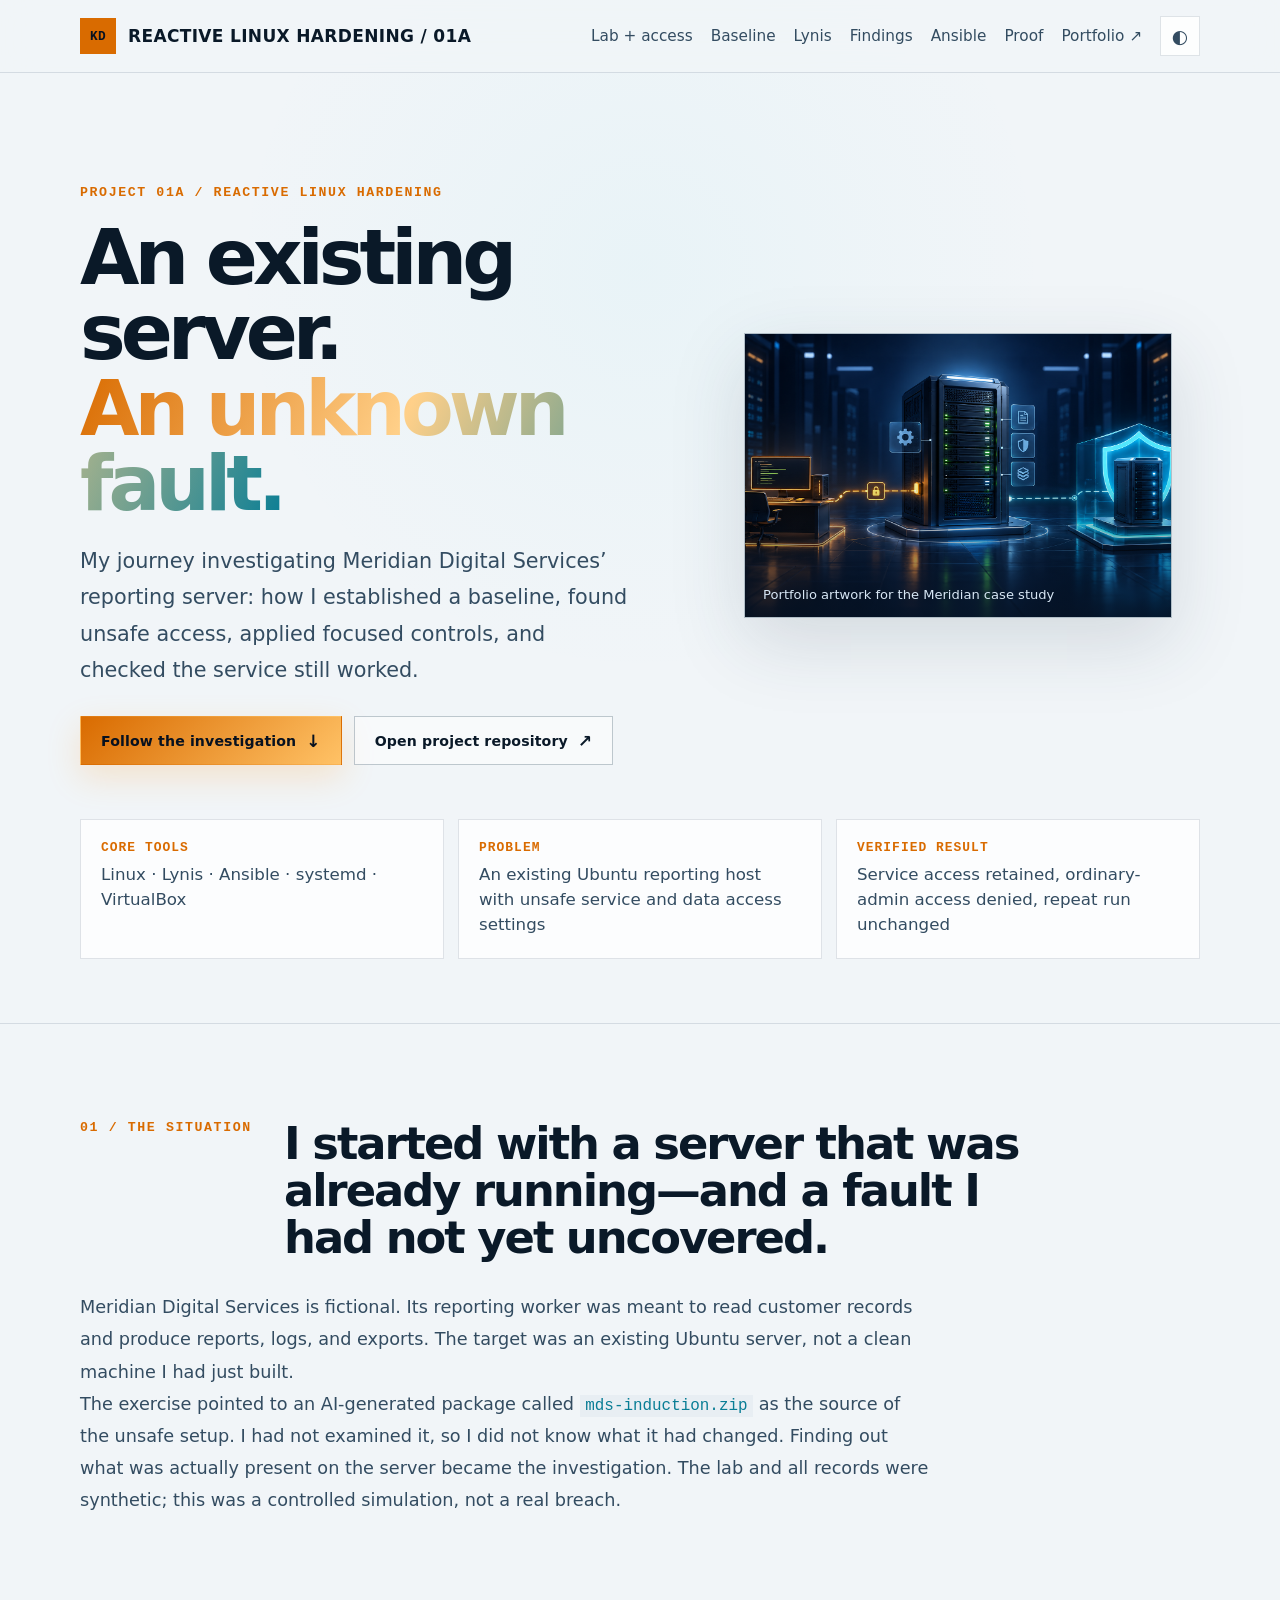
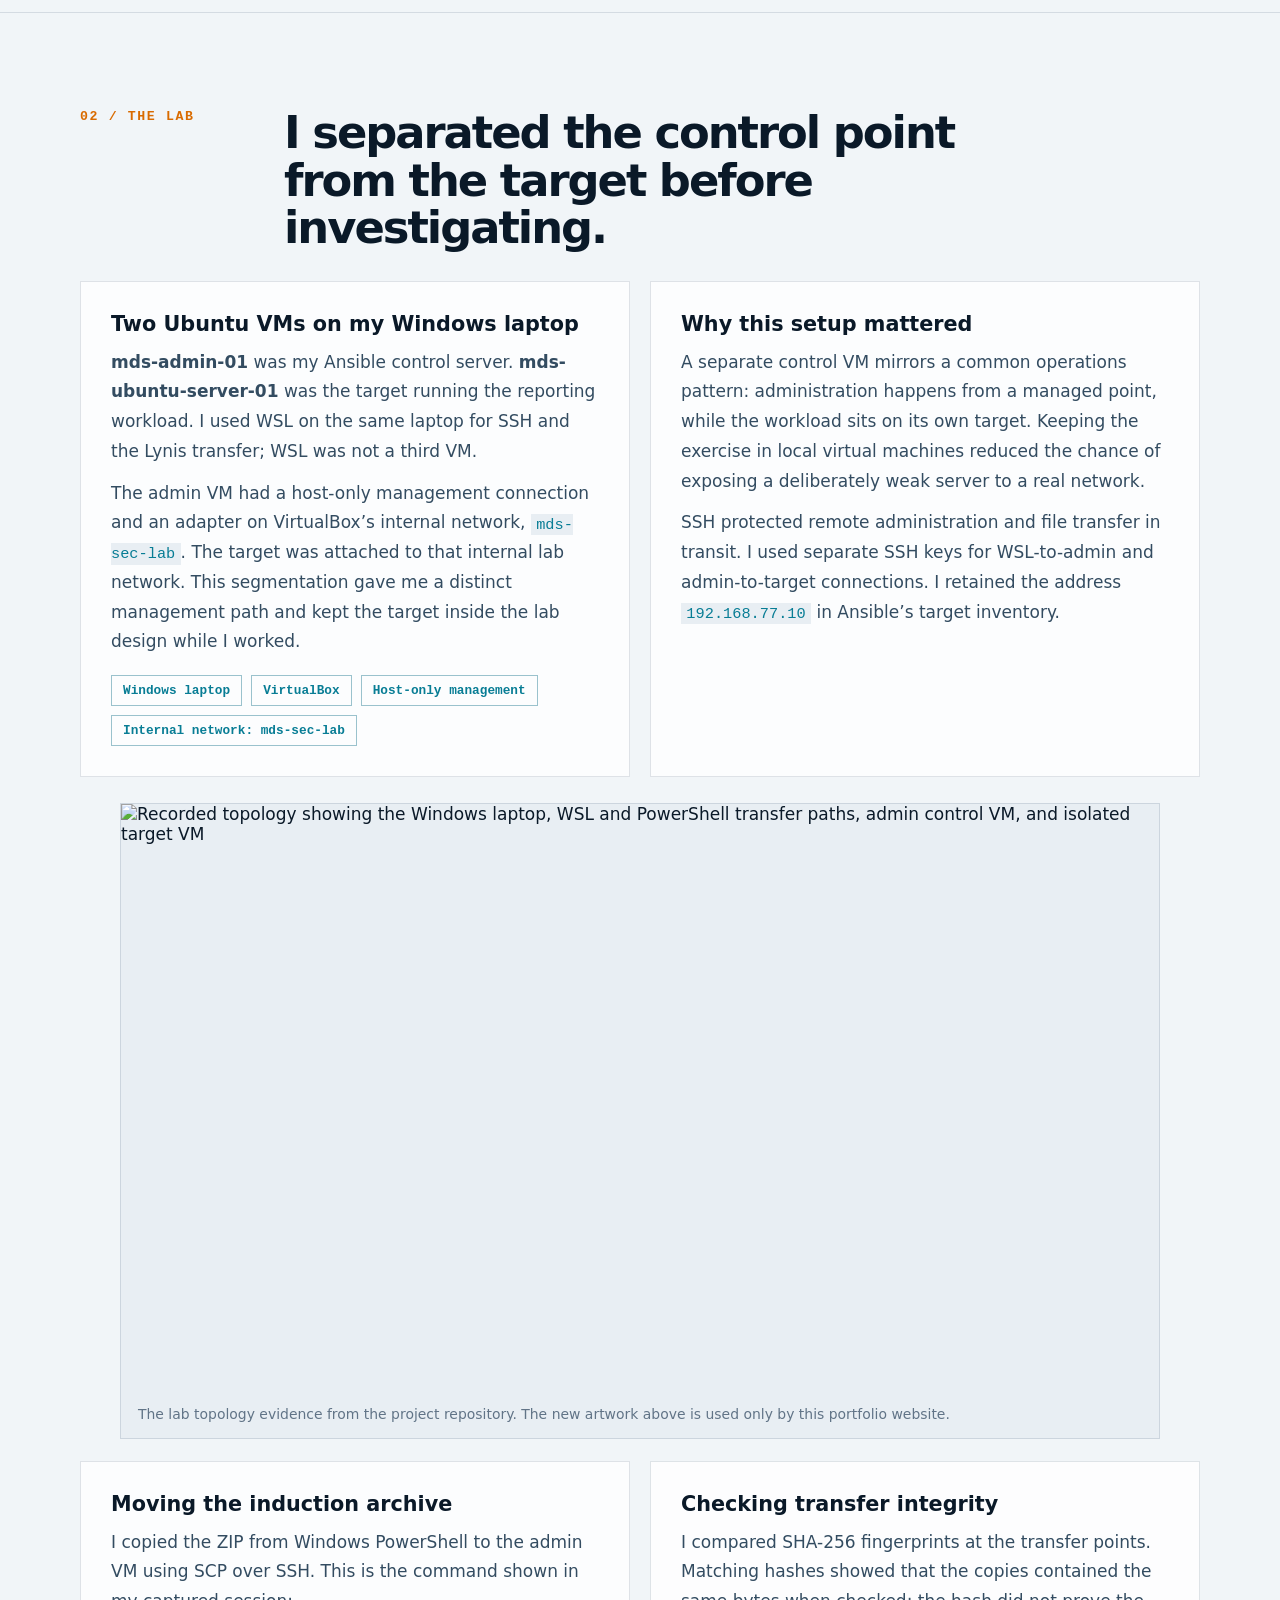
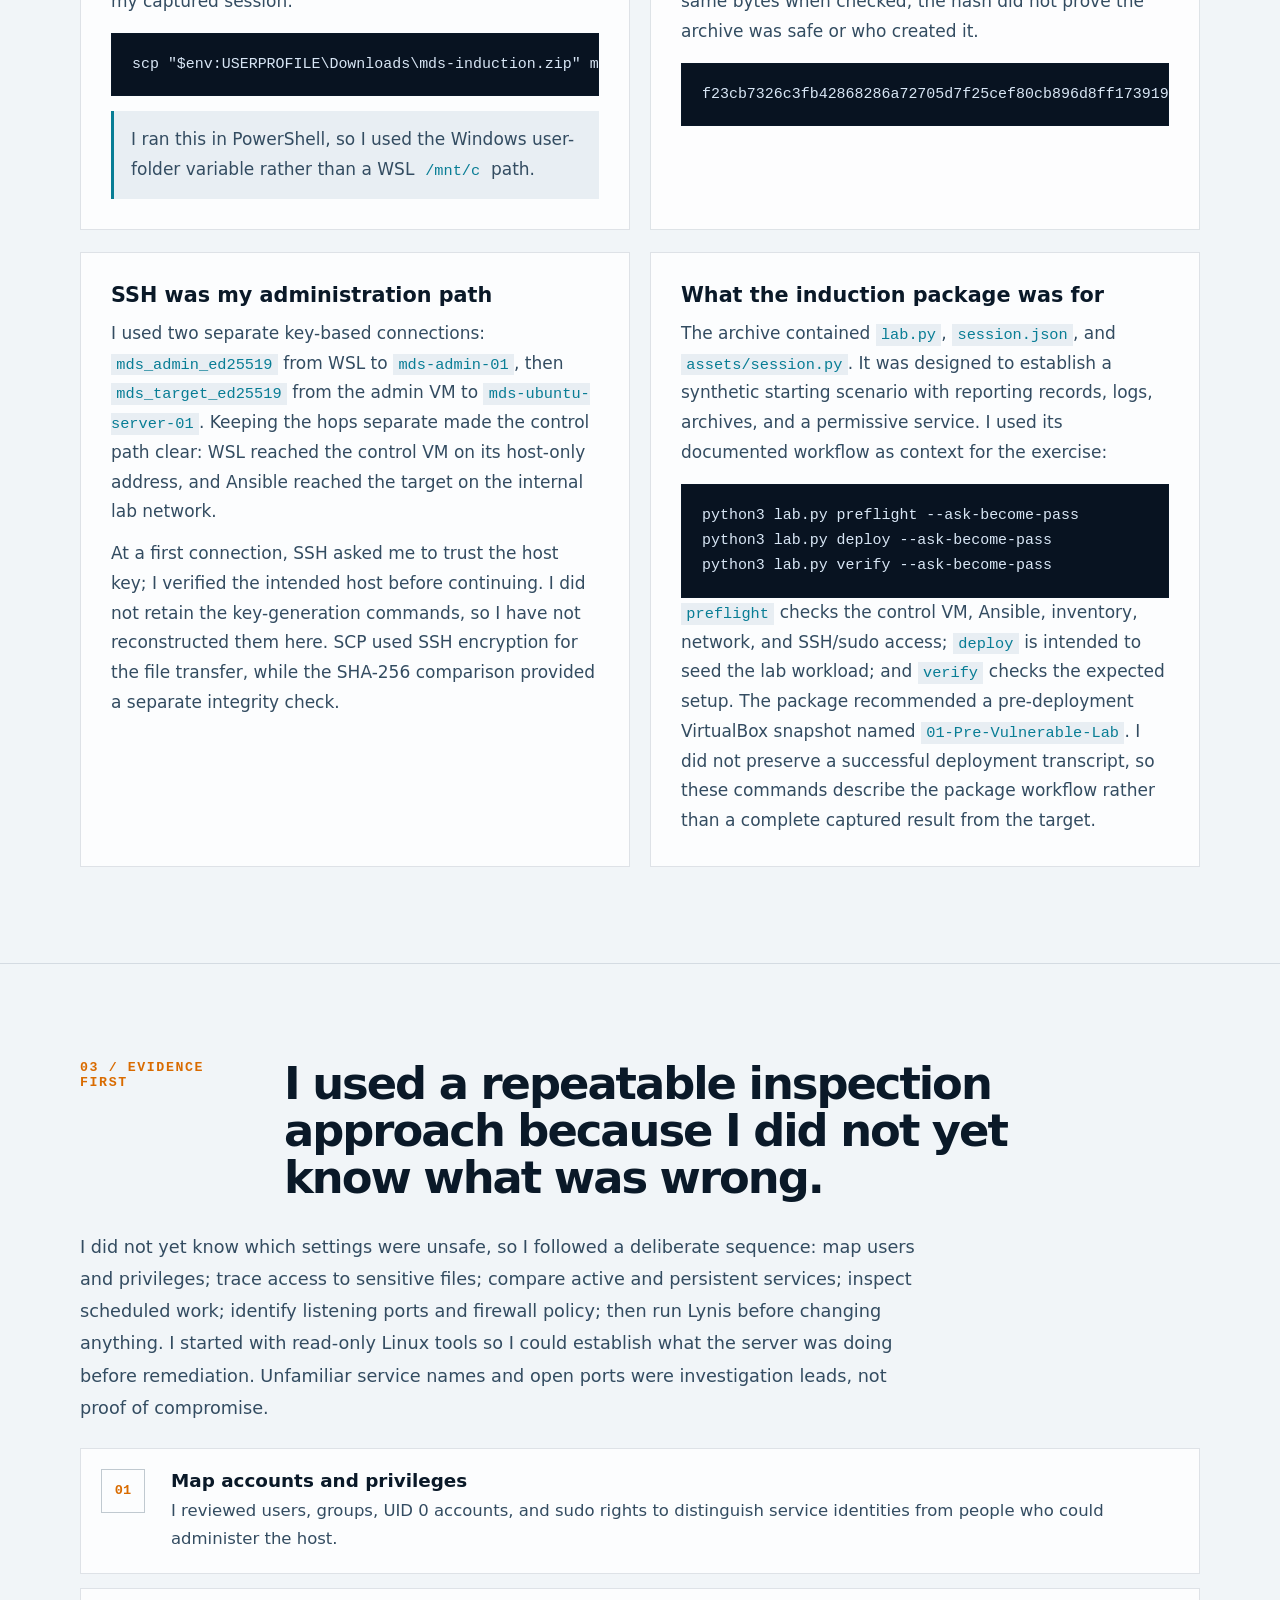
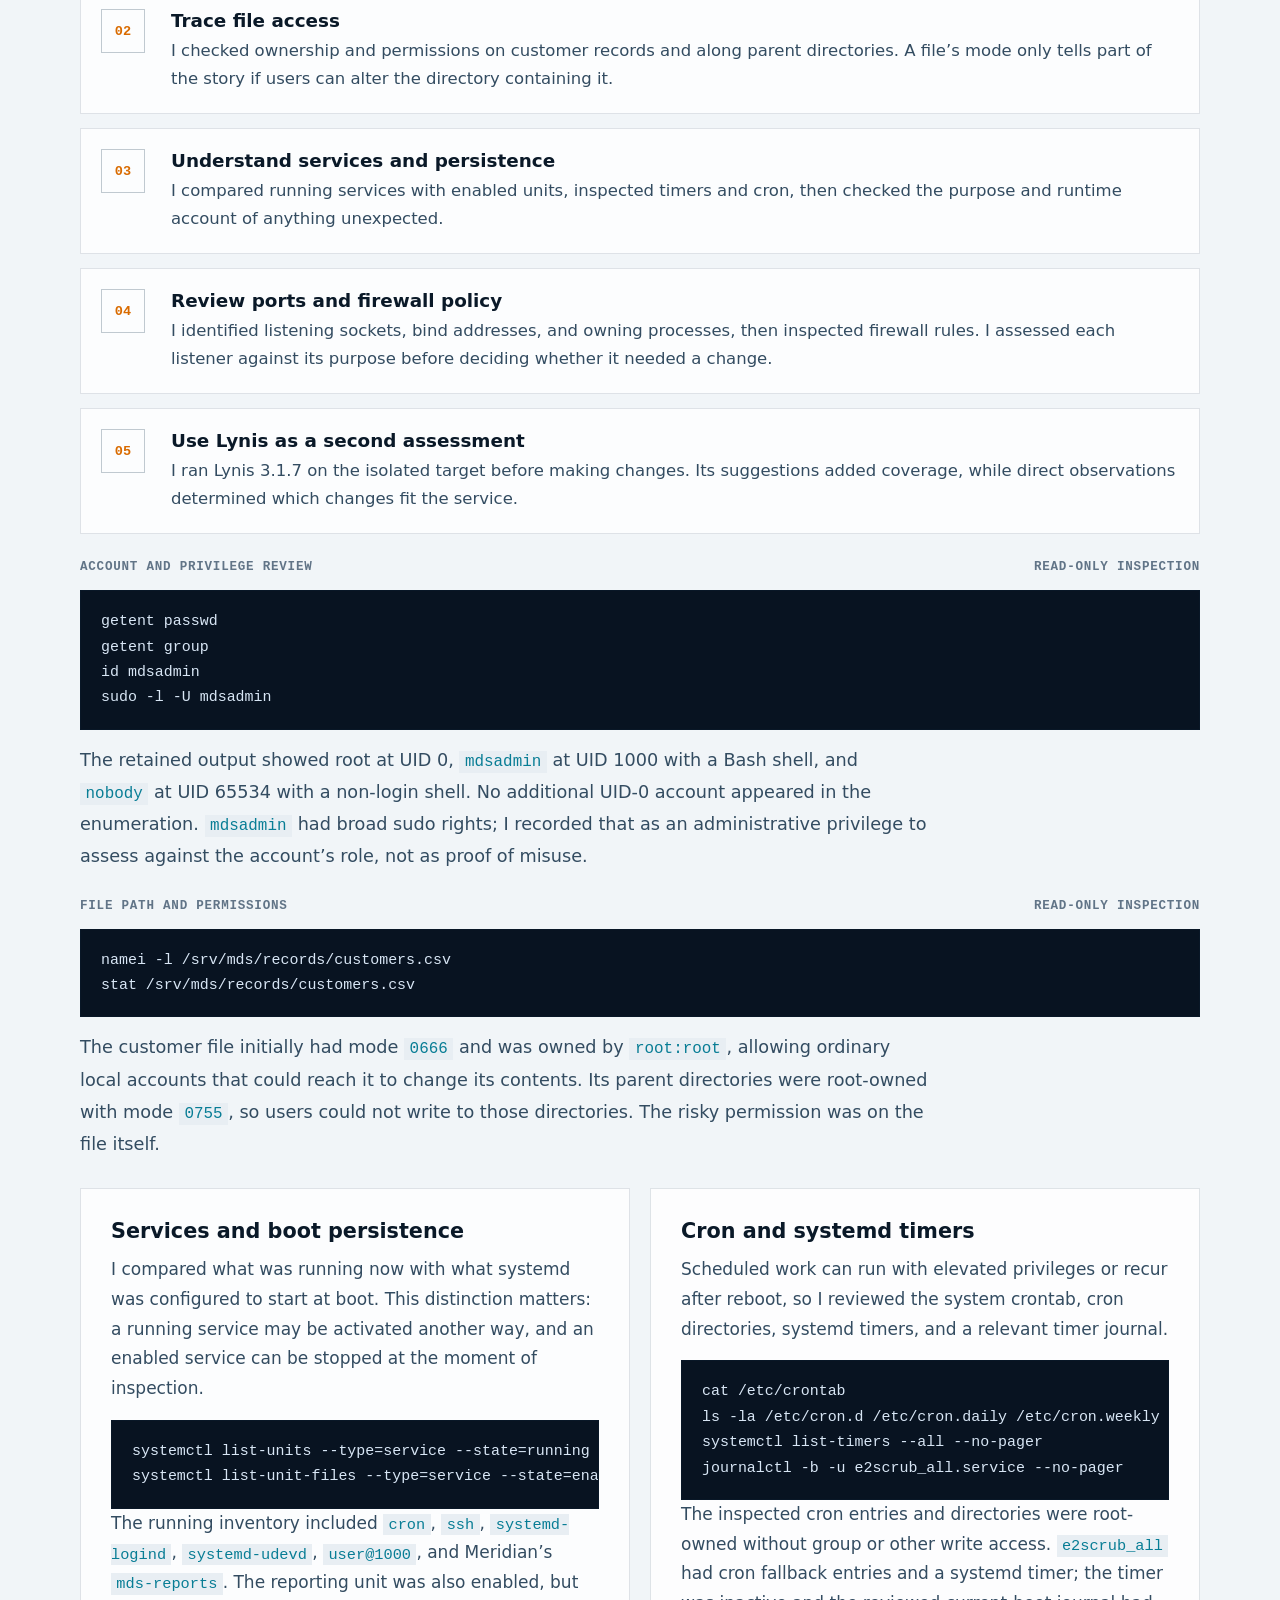
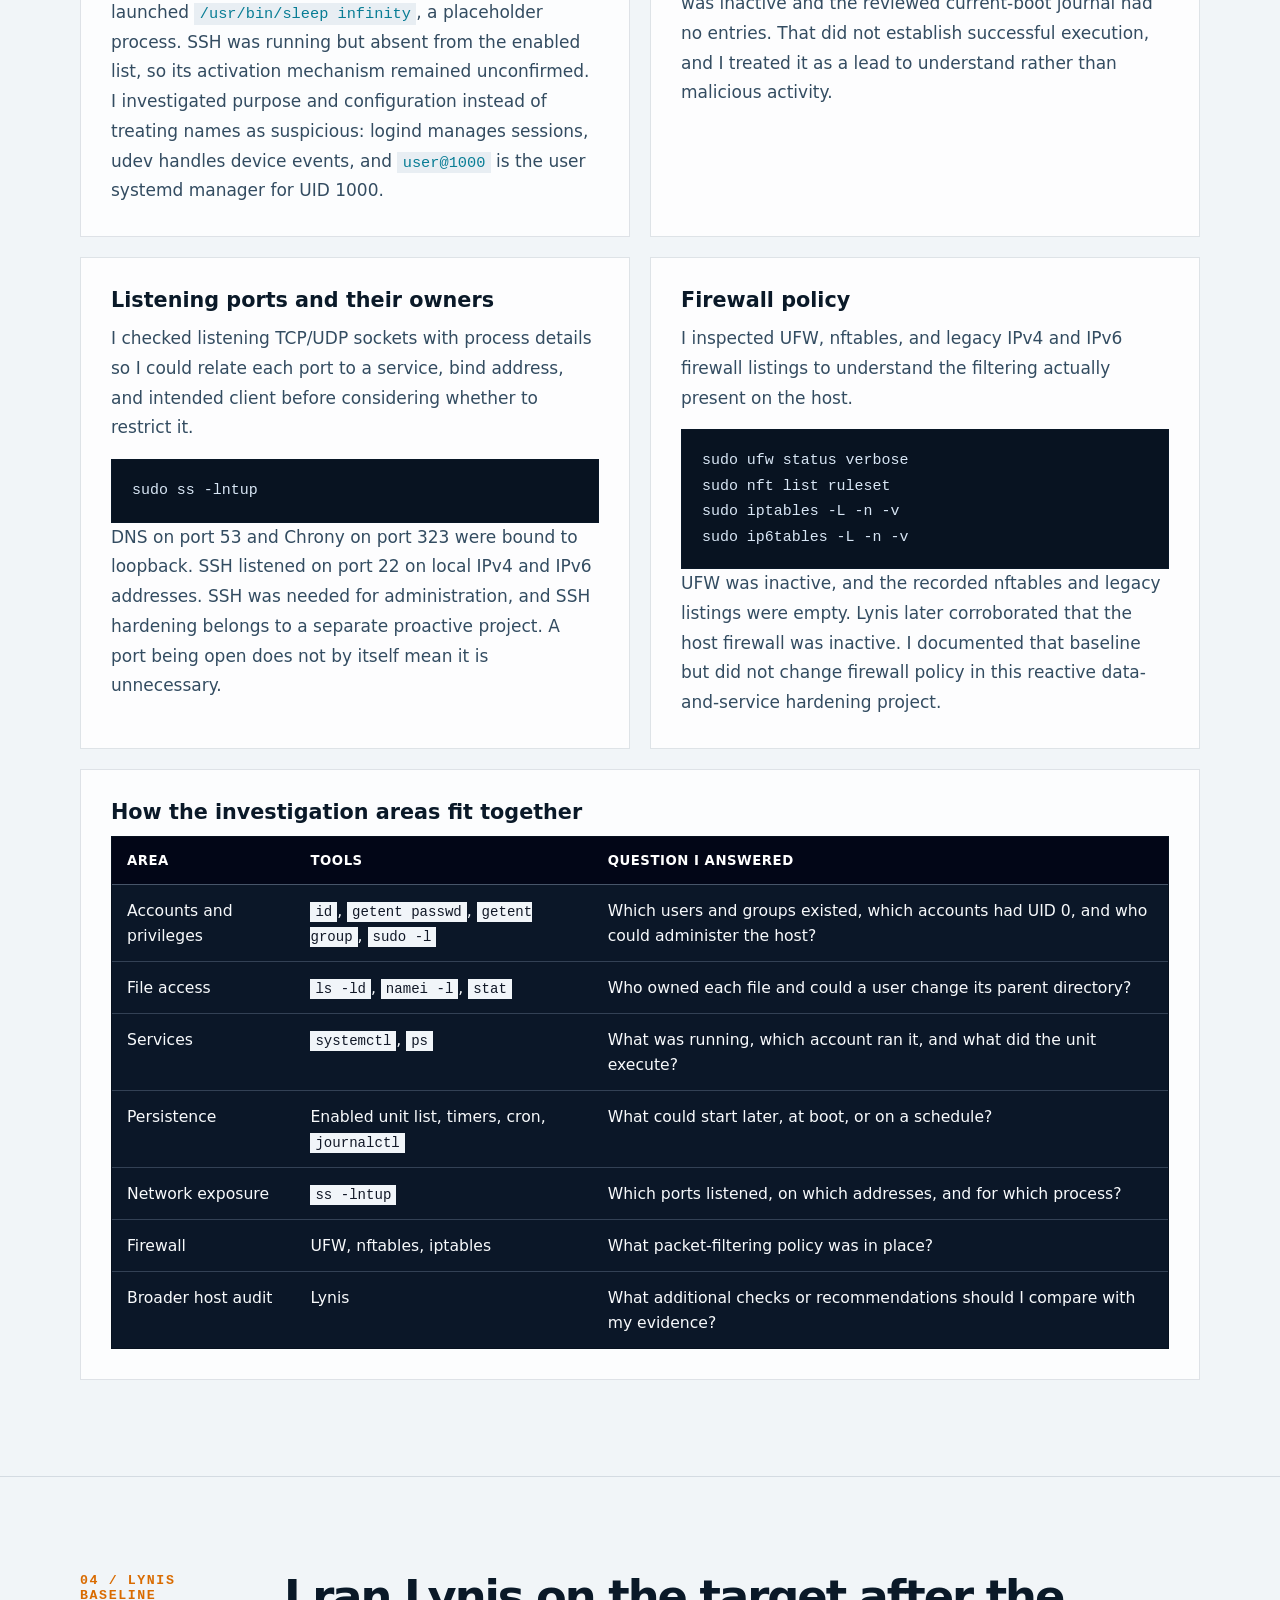
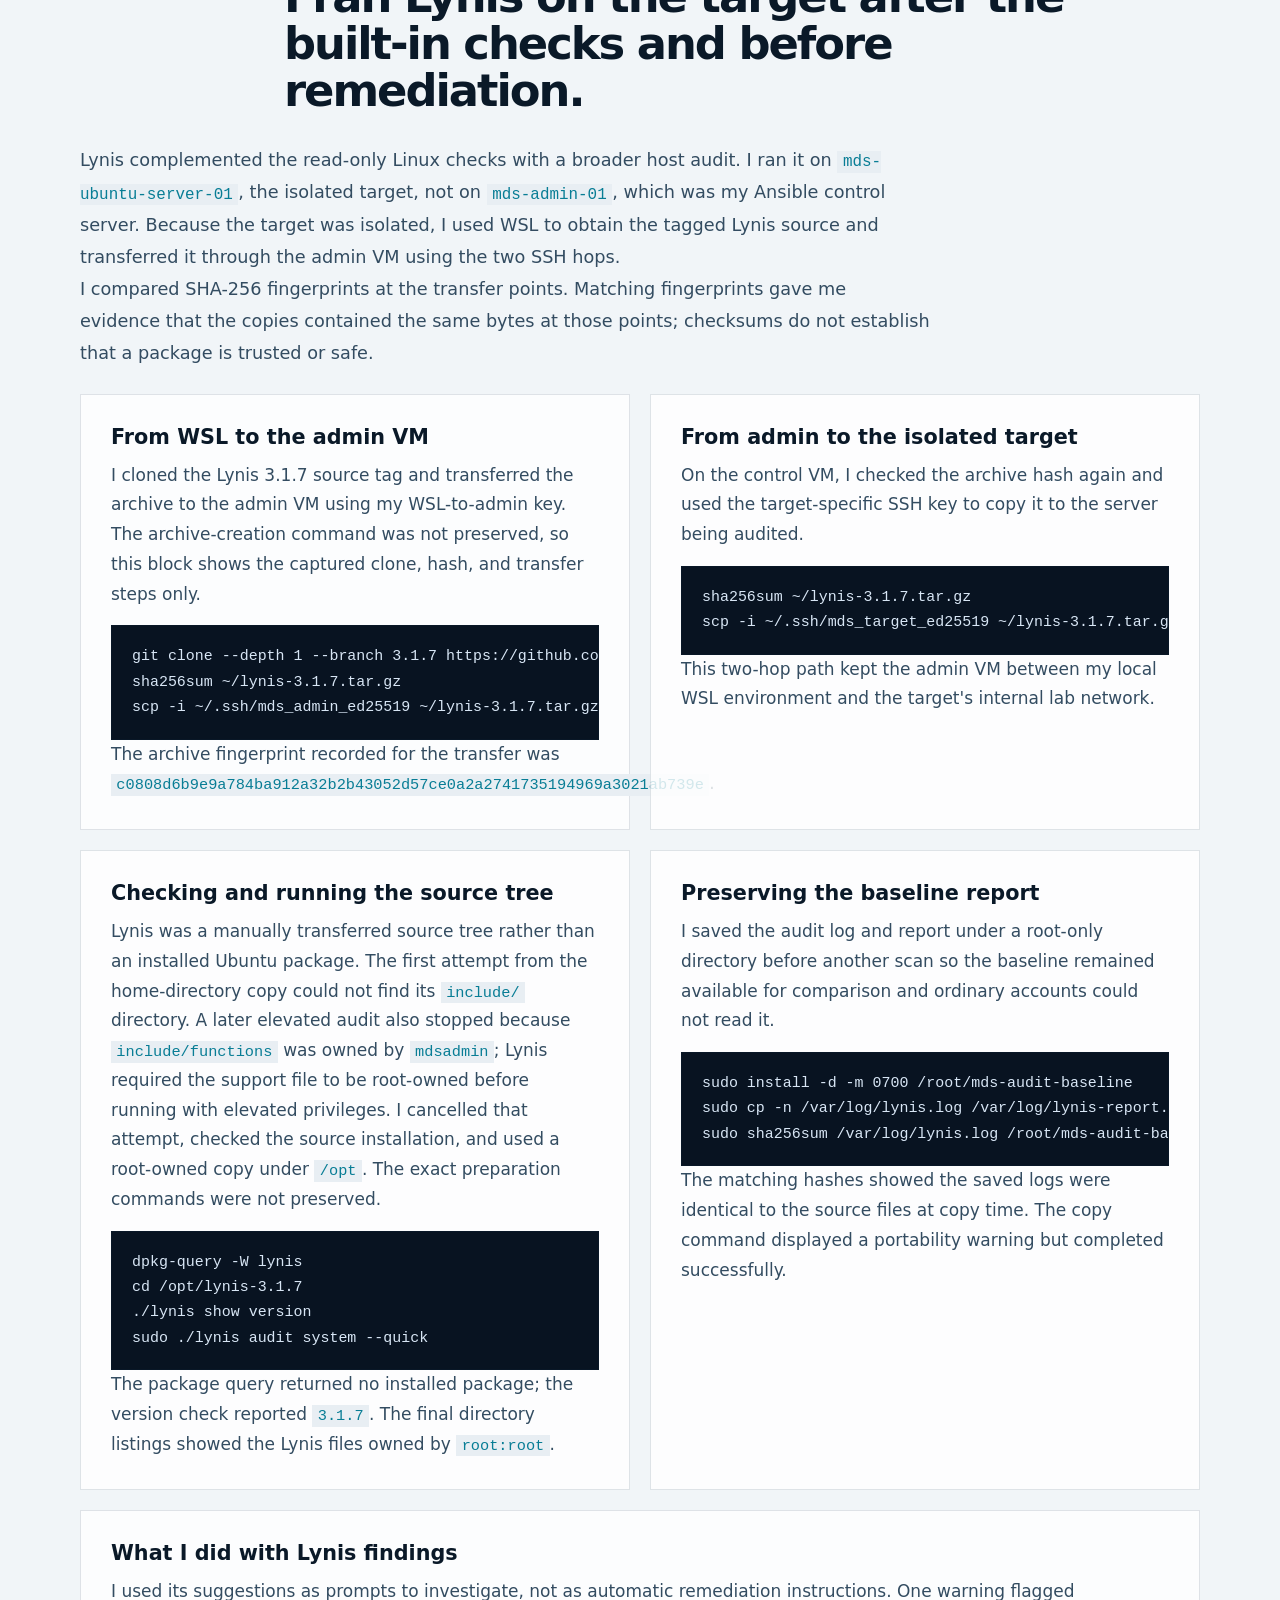
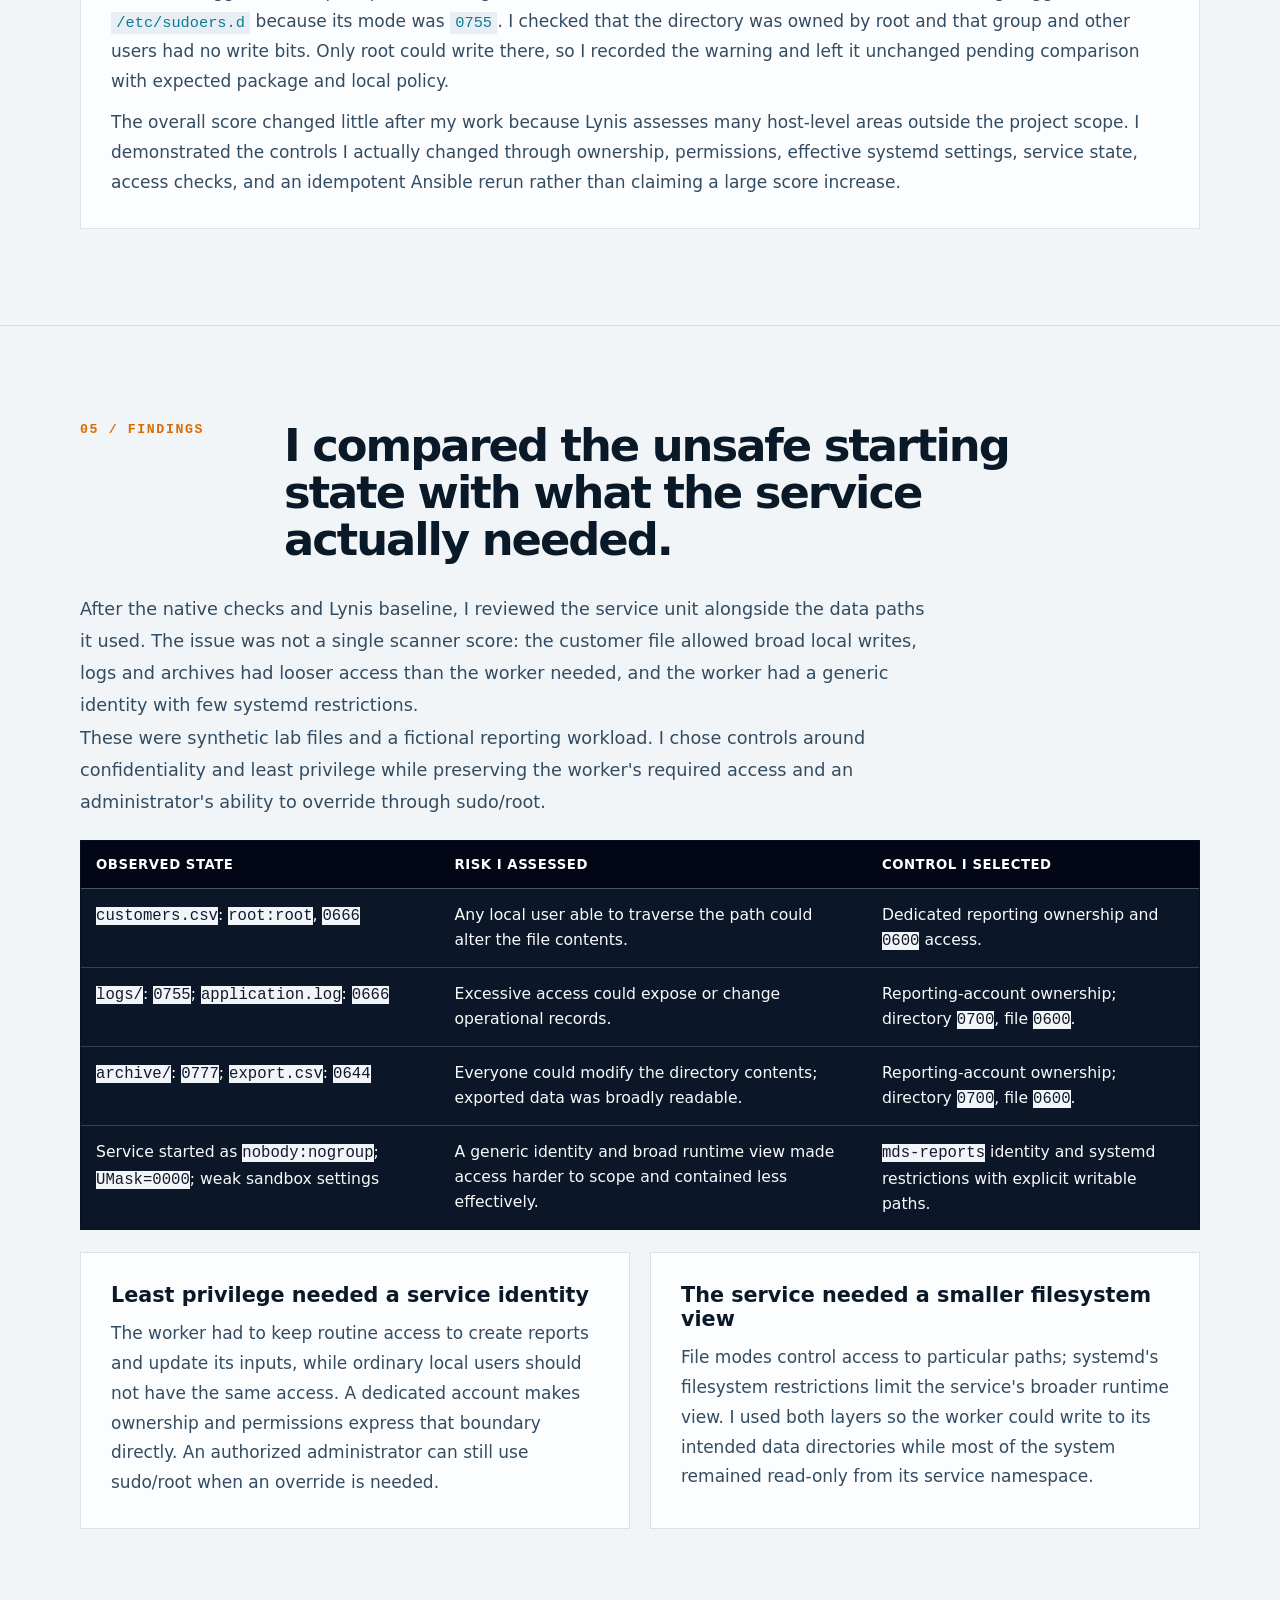
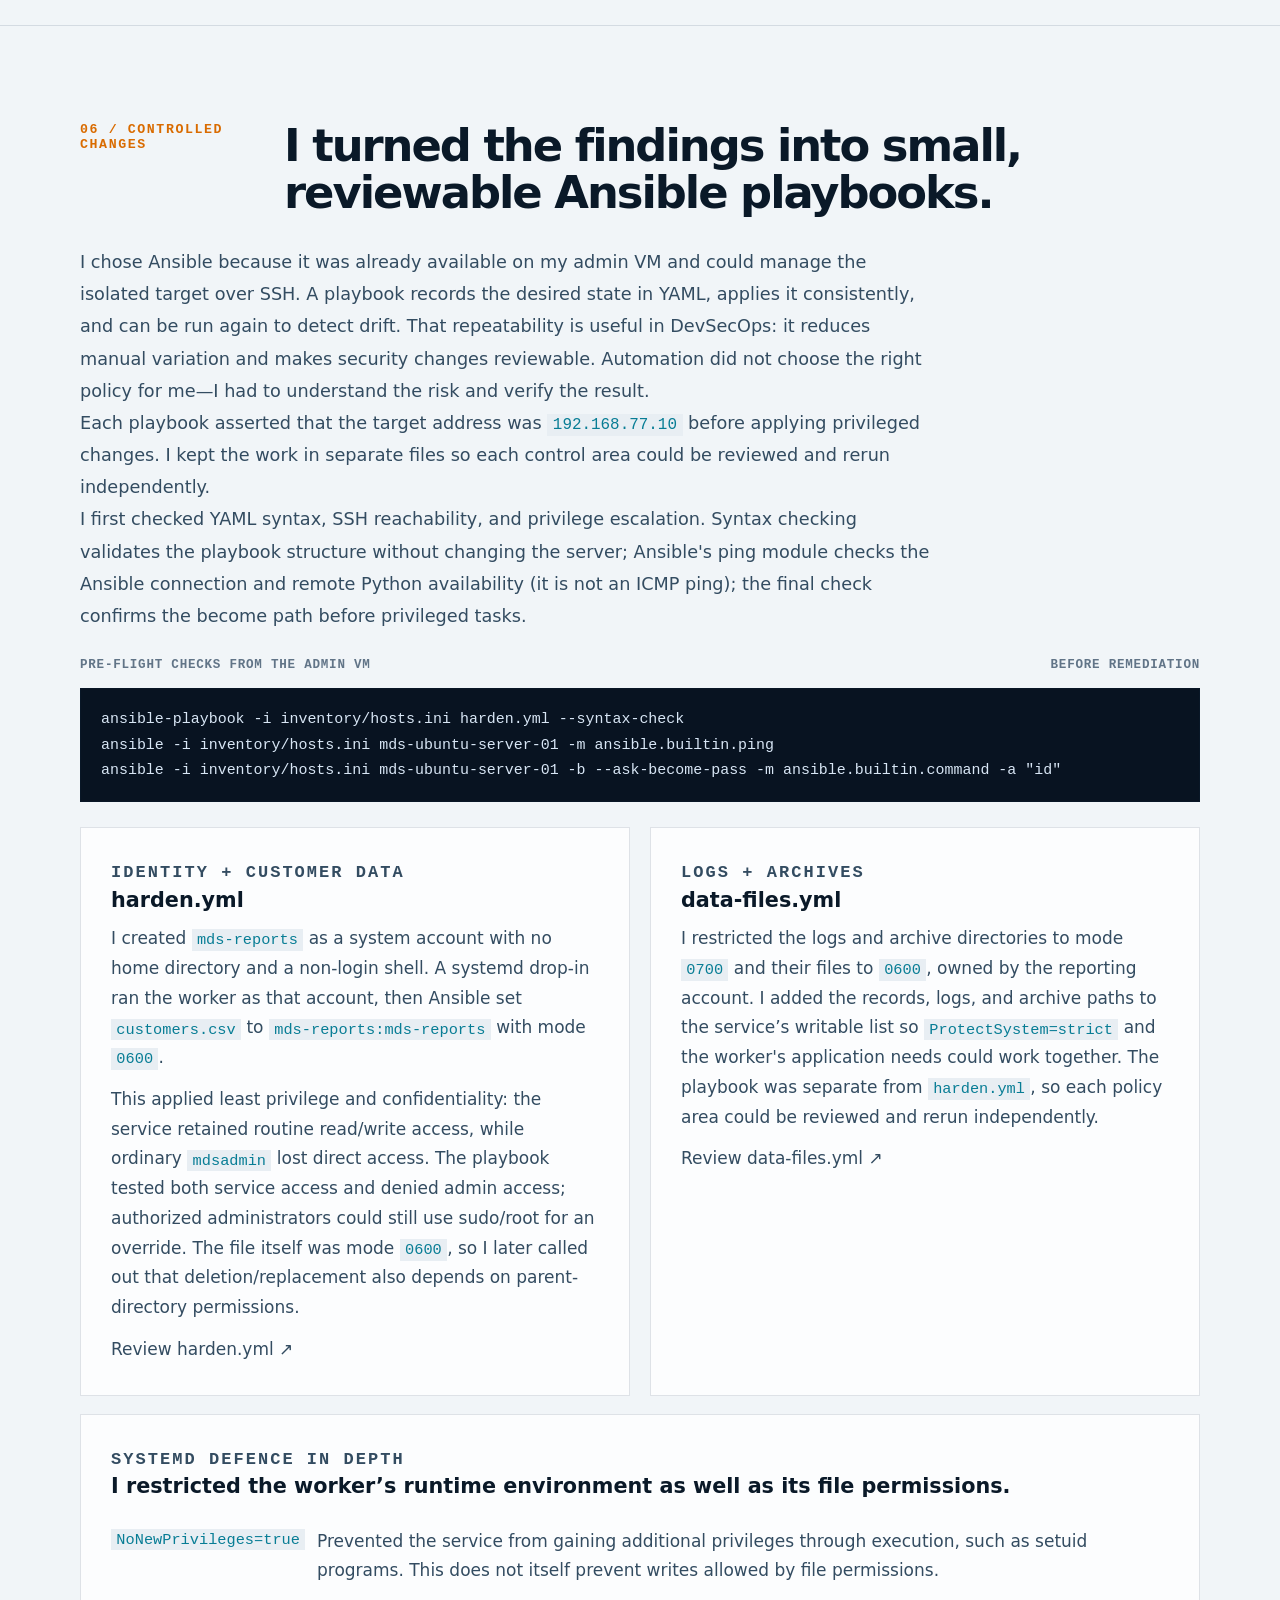
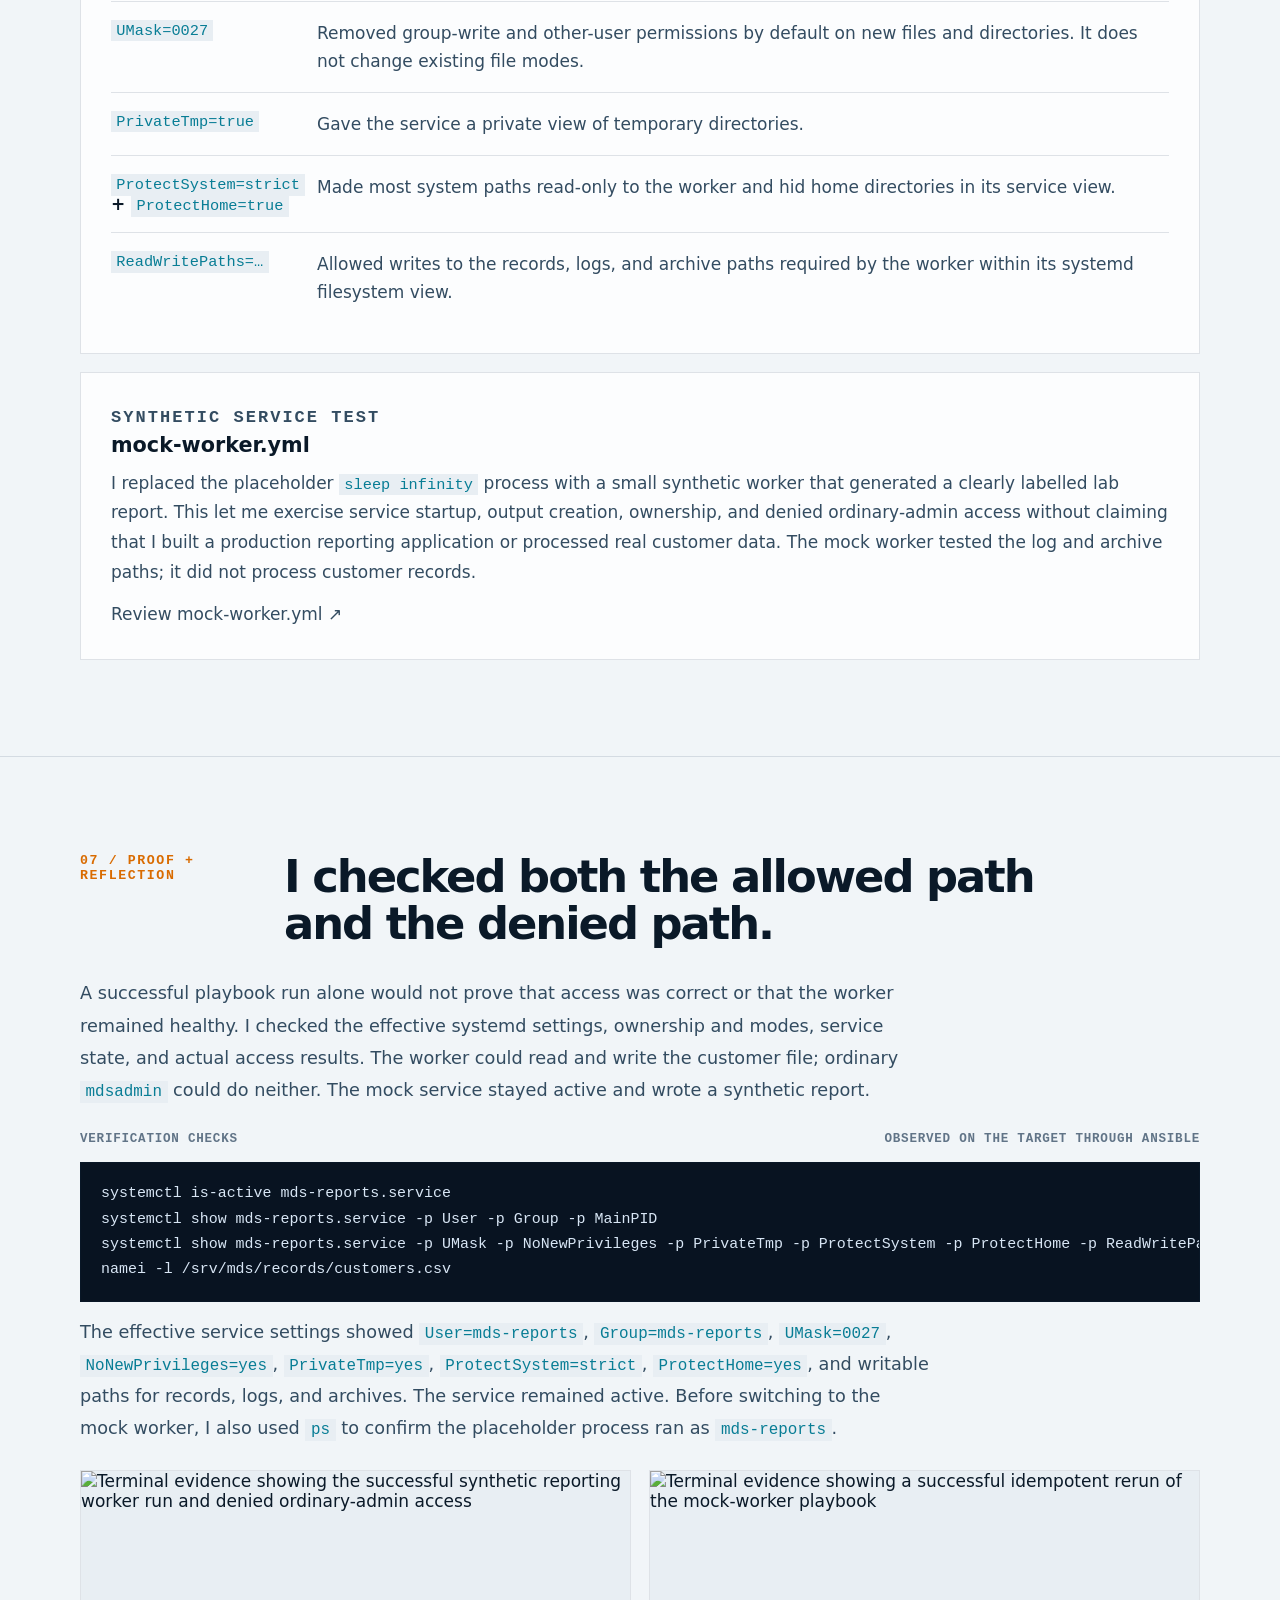
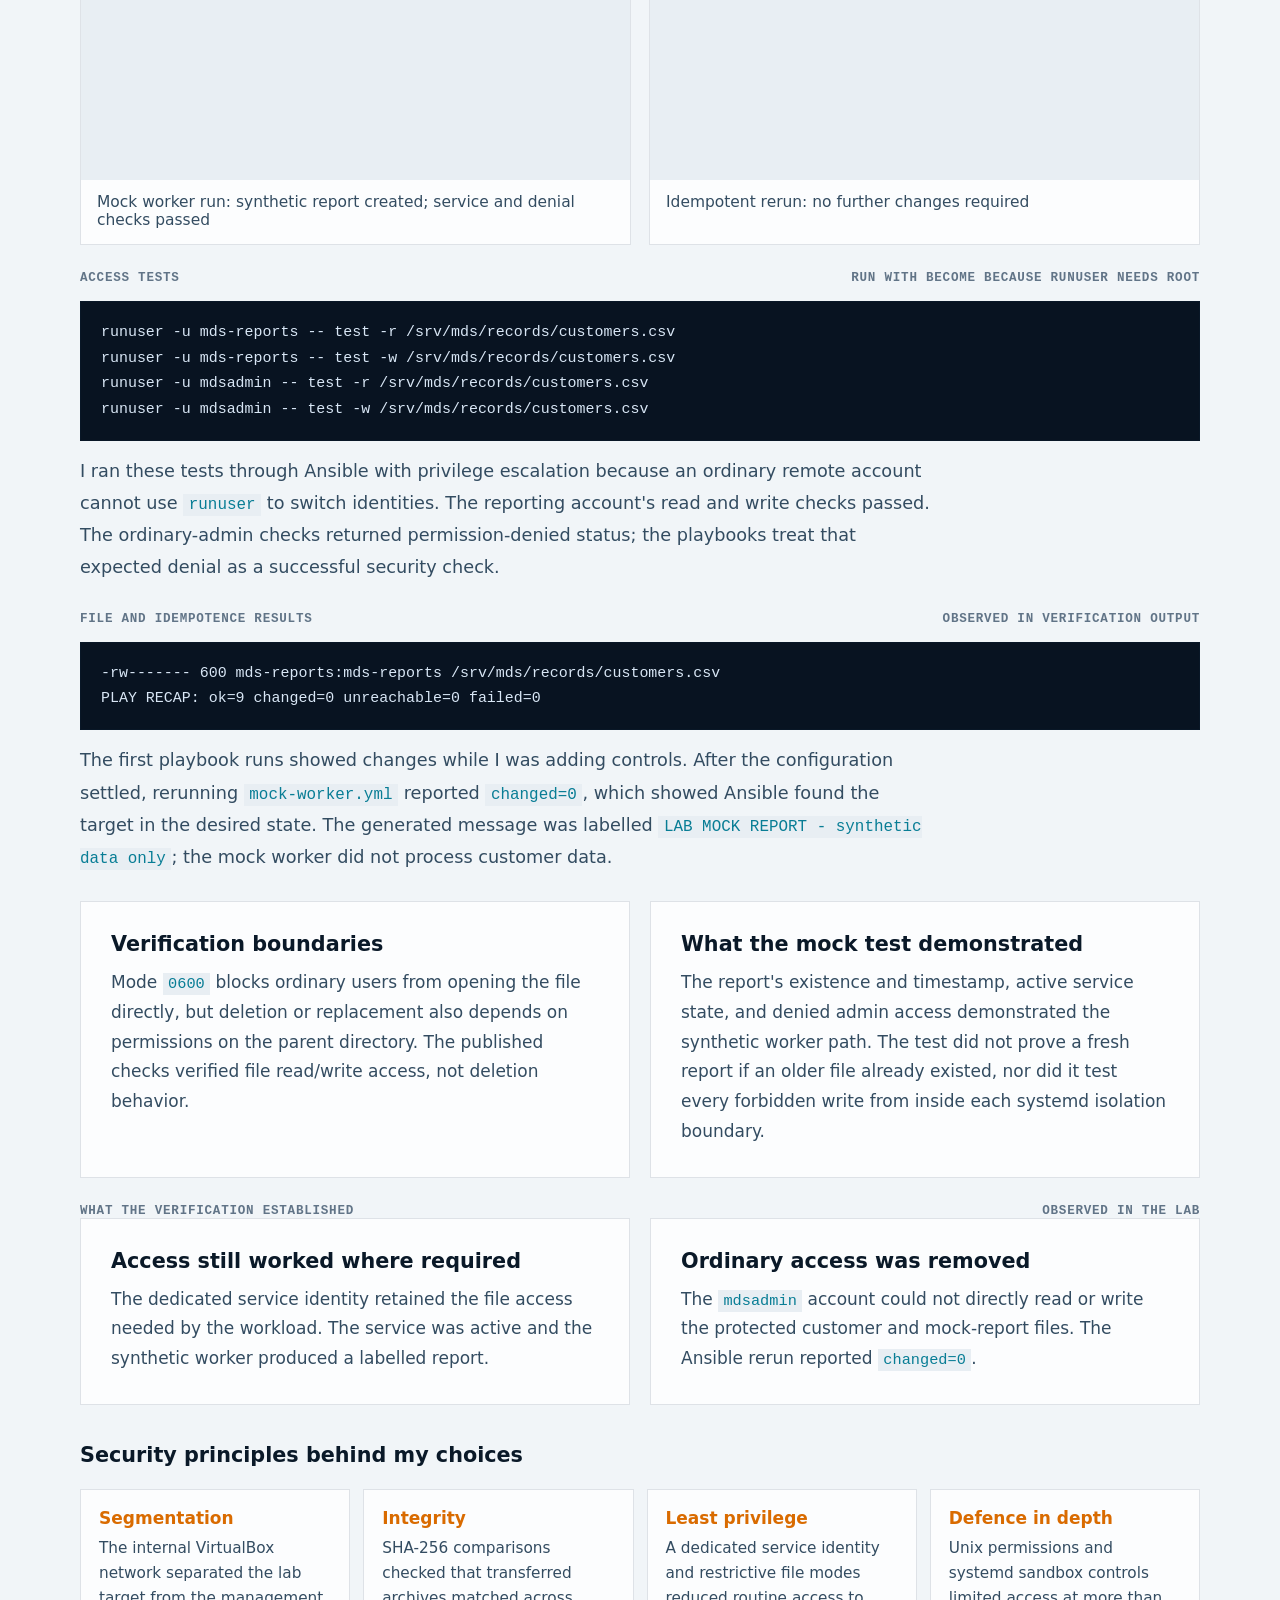
==== meridian/index.html @ 392e95d2 "Refresh portfolio stylesheet cache" ====
<!doctype html>
<html lang="en" data-theme="dark">
  <head>
    <meta charset="UTF-8" />
    <meta name="viewport" content="width=device-width, initial-scale=1.0" />
    <meta name="theme-color" content="#07111f" />
    <link rel="canonical" href="https://delanekay.github.io/meridian/" />
    <meta name="description" content="My Project 01A journey investigating and hardening a fictional reporting server in an isolated two-VM VirtualBox lab." />
    <meta property="og:title" content="Meridian Linux Hardening | Kudakwashe Delan Sibanda" />
    <meta property="og:description" content="An existing Ubuntu server, an unknown fault, and an evidence-led DevSecOps hardening journey." />
    <meta property="og:image" content="https://delanekay.github.io/assets/meridian-hardening.png" />
    <title>Meridian Linux Hardening | Kudakwashe Delan Sibanda</title>
    <link rel="stylesheet" href="../assets/styles.css?v=20261020-2" />
    <style>
      :root { --story-width: min(1120px, calc(100vw - 44px)); }
      html { scroll-padding-top: 92px; }
      body { font-size: 1rem; }
      .story-nav { position: sticky; top: 0; z-index: 50; border-bottom: 1px solid var(--line); background: color-mix(in srgb, var(--bg) 88%, transparent); backdrop-filter: blur(18px); }
      .story-nav-inner { width: var(--story-width); min-height: 72px; margin: auto; display: flex; align-items: center; justify-content: space-between; gap: 18px; }
      .story-brand { display: flex; align-items: center; gap: 12px; font-weight: 800; letter-spacing: .02em; }
      .story-brand-mark { display: grid; width: 36px; aspect-ratio: 1; place-items: center; border-radius: 10px 3px 10px 3px; color: #07111f; background: var(--accent); font: 900 .75rem ui-monospace, monospace; }
      .story-nav-links { display: flex; align-items: center; gap: 18px; color: var(--muted-strong); font-size: .9rem; }
      .story-nav-links a:hover { color: var(--accent); }
      .story-wrap { width: var(--story-width); margin: auto; }
      .story-hero { padding: clamp(62px, 9vw, 112px) 0 64px; }
      .story-kicker, .story-index { color: var(--accent); font: 800 .78rem ui-monospace, "Cascadia Code", monospace; letter-spacing: .12em; text-transform: uppercase; }
      .story-hero-grid { display: grid; grid-template-columns: minmax(0, 1.05fr) minmax(340px, .95fr); align-items: center; gap: clamp(32px, 6vw, 76px); }
      .story-hero h1 { max-width: 760px; margin: 20px 0 22px; font-size: clamp(2.7rem, 6vw, 5.3rem); line-height: .98; letter-spacing: -.065em; }
      .story-hero h1 span { color: transparent; background: linear-gradient(115deg, var(--accent), #ffd089 48%, var(--cyan)); background-clip: text; }
      .story-lede { max-width: 680px; color: var(--muted-strong); font-size: clamp(1.05rem, 1.8vw, 1.22rem); line-height: 1.75; }
      .story-hero-art { position: relative; overflow: hidden; min-height: 285px; aspect-ratio: 1.5; border: 1px solid var(--line-strong); border-radius: 24px; box-shadow: var(--shadow); background: var(--bg-soft); }
      .story-hero-art::after { position: absolute; inset: 50% 0 0; content: ""; background: linear-gradient(transparent, rgba(7,17,31,.62)); pointer-events: none; }
      .story-hero-art img { width: 100%; height: 100%; min-height: 285px; object-fit: cover; }
      .story-hero-art figcaption { position: absolute; z-index: 1; right: 18px; bottom: 15px; left: 18px; color: #d7e6f4; font-size: .77rem; }
      .story-actions { display: flex; flex-wrap: wrap; gap: 12px; margin-top: 28px; }
      .story-summary { display: grid; grid-template-columns: repeat(3, 1fr); gap: 14px; margin-top: 54px; }
      .story-summary article { min-height: 112px; padding: 20px; border: 1px solid var(--line); border-radius: 16px; background: var(--surface); }
      .story-summary strong { display: block; margin-bottom: 8px; color: var(--accent); font: 800 .76rem ui-monospace, monospace; letter-spacing: .08em; text-transform: uppercase; }
      .story-summary span { color: var(--muted-strong); font-size: .98rem; line-height: 1.5; }
      .story-section { padding: clamp(56px, 8vw, 96px) 0; border-top: 1px solid var(--line); }
      .story-section-head { display: grid; grid-template-columns: 180px minmax(0, 1fr); gap: 24px; margin-bottom: 30px; }
      .story-section h2 { max-width: 780px; font-size: clamp(1.9rem, 3.5vw, 3.1rem); line-height: 1.05; letter-spacing: -.045em; }
      .story-section h3 { margin-bottom: 12px; font-size: 1.22rem; }
      .story-prose { max-width: 850px; color: var(--muted-strong); font-size: 1.04rem; line-height: 1.82; }
      .story-prose + .story-prose { margin-top: 16px; }
      .story-prose strong { color: var(--text); }
      .story-grid-two { display: grid; grid-template-columns: repeat(2, minmax(0,1fr)); gap: 20px; }
      .story-panel { padding: clamp(20px, 3vw, 30px); border: 1px solid var(--line); border-radius: 18px; background: var(--surface); }
      .story-panel p { color: var(--muted-strong); font-size: 1rem; line-height: 1.75; }
      .story-panel p + p { margin-top: 12px; }
      .story-chip-list { display: flex; flex-wrap: wrap; gap: 9px; margin-top: 18px; }
      .story-chip-list span { padding: 7px 11px; color: var(--cyan); border: 1px solid color-mix(in srgb, var(--cyan) 32%, var(--line)); border-radius: 999px; font: 700 .75rem ui-monospace, monospace; }
      .story-topology { overflow: hidden; margin-top: 26px; border: 1px solid var(--line); border-radius: 18px; background: var(--bg-soft); }
      .story-topology img { width: 100%; height: auto; }
      .story-topology figcaption { padding: 13px 17px; color: var(--muted); font-size: .82rem; line-height: 1.5; }
      .story-code { overflow-x: auto; margin: 16px 0 0; padding: 18px 20px; border: 1px solid var(--line); border-radius: 14px; background: #081321; color: #d8e6f5; font: .88rem/1.7 ui-monospace, "Cascadia Code", monospace; }
      .story-code code, .story-panel .story-code code { padding: 0; color: inherit; border-radius: 0; background: transparent; font: inherit; }
      html[data-theme="dark"] .story-code { border-color: #d6dee8; background: #f1f5f9; color: #111827; }
      html[data-theme="dark"] code { color: #111827; background: #e2e8f0; }
      html[data-theme="dark"] .story-code code { color: inherit; background: transparent; }
      html[data-theme="dark"] .story-chip-list span { color: #111827; border-color: #cbd5e1; background: #f1f5f9; }
      html[data-theme="dark"] .story-chip-list span a { color: inherit; }
      .story-table-wrap { overflow-x: auto; margin-top: 8px; border: 1px solid var(--line); border-radius: 14px; }
      .story-table { width: 100%; border-collapse: collapse; color: var(--muted-strong); font-size: .92rem; line-height: 1.6; }
      .story-table th, .story-table td { padding: 13px 15px; border-bottom: 1px solid var(--line); text-align: left; vertical-align: top; }
      .story-table th { color: var(--text); background: var(--bg-soft); font-size: .78rem; letter-spacing: .04em; text-transform: uppercase; }
      .story-table tr:last-child td { border-bottom: 0; }
      .story-table code { color: var(--cyan); }
      html[data-theme="dark"] .story-table-wrap { border-color: #d6dee8; background: #f8fafc; }
      html[data-theme="dark"] .story-table { color: #111827; }
      html[data-theme="dark"] .story-table th { color: #ffffff; border-color: #0b1728; background: #07111f; }
      html[data-theme="dark"] .story-table td { border-color: #cbd5e1; }
      html[data-theme="dark"] .story-table code { color: #f8fafc; background: #101f33; }
      html[data-theme="light"] .story-table-wrap { border-color: #07111f; background: #0b1728; }
      html[data-theme="light"] .story-table { color: #f8fafc; }
      html[data-theme="light"] .story-table th { color: #ffffff; border-color: #475569; background: #020617; }
      html[data-theme="light"] .story-table td { border-color: #334155; }
      html[data-theme="light"] .story-table code { color: #111827; background: #f1f5f9; }

      .story-note { margin-top: 15px; padding: 14px 17px; border-left: 3px solid var(--cyan); border-radius: 0 10px 10px 0; background: var(--bg-soft); color: var(--muted-strong); font-size: .92rem; line-height: 1.65; }
      .story-steps { display: grid; gap: 14px; counter-reset: step; }
      .story-step { display: grid; grid-template-columns: 54px 1fr; gap: 16px; padding: 20px; border: 1px solid var(--line); border-radius: 16px; background: var(--surface); counter-increment: step; }
      .story-step::before { display: grid; width: 42px; height: 42px; place-items: center; content: "0" counter(step); color: var(--accent); border: 1px solid var(--line-strong); border-radius: 12px; font: 800 .8rem ui-monospace, monospace; }
      .story-step h3 { margin: 1px 0 6px; font-size: 1.08rem; }
      .story-step p { color: var(--muted-strong); font-size: .97rem; line-height: 1.7; }
      .story-observation { display: grid; grid-template-columns: 190px 1fr; gap: 16px; padding: 17px 0; border-bottom: 1px solid var(--line); }
      .story-observation:last-child { border-bottom: 0; }
      .story-observation strong { color: var(--text); }
      .story-observation p { color: var(--muted-strong); line-height: 1.65; }
      .story-observation code, .story-prose code, .story-panel code { padding: .12em .35em; color: var(--cyan); border-radius: 5px; background: var(--bg-soft); font: .9em ui-monospace, monospace; }
      .story-code-label { display: flex; align-items: center; justify-content: space-between; margin-top: 26px; color: var(--muted); font: 700 .74rem ui-monospace, monospace; letter-spacing: .06em; text-transform: uppercase; }
      .story-principles { display: grid; grid-template-columns: repeat(4, 1fr); gap: 13px; margin-top: 22px; }
      .story-principles article { padding: 18px; border: 1px solid var(--line); border-radius: 15px; background: var(--surface); }
      .story-principles h3 { margin-bottom: 8px; color: var(--accent); font-size: 1rem; }
      .story-principles p { color: var(--muted-strong); font-size: .9rem; line-height: 1.65; }
      .story-proof { display: grid; grid-template-columns: repeat(2, minmax(0,1fr)); gap: 18px; margin-top: 26px; }
      .story-proof a { overflow: hidden; border: 1px solid var(--line); border-radius: 16px; background: var(--surface); transition: transform 180ms ease, border-color 180ms ease; }
      .story-proof a:hover { transform: translateY(-3px); border-color: var(--line-strong); }
      .story-proof img { width: 100%; aspect-ratio: 16/9; object-fit: cover; object-position: top; background: var(--bg-soft); }
      .story-proof span { display: block; padding: 13px 16px 15px; color: var(--muted-strong); font-size: .91rem; }
      .story-footer { display: flex; flex-wrap: wrap; align-items: center; justify-content: space-between; gap: 18px; padding: 30px 0 50px; color: var(--muted); font-size: .9rem; }
      .story-footer a { color: var(--accent); }
      body *, body *::before, body *::after { border-radius: 0 !important; }
      @media (max-width: 850px) {
        .story-hero-grid { grid-template-columns: 1fr; }
        .story-hero-art { max-width: 660px; }
        .story-section-head { grid-template-columns: 1fr; gap: 12px; }
        .story-principles { grid-template-columns: repeat(2,1fr); }
         .story-nav-inner { flex-wrap: wrap; padding: 10px 0; }
        .story-nav-links { flex-wrap: wrap; justify-content: flex-end; gap: 10px; font-size: .8rem; }
      }
      @media (max-width: 600px) {
        :root { --story-width: calc(100vw - 30px); }
        .story-nav-inner { min-height: 62px; }
        .story-nav-links a:not(.story-home) { display: none; }
        .story-summary, .story-grid-two, .story-proof, .story-principles { grid-template-columns: 1fr; }
        .story-hero { padding-top: 54px; }
        .story-hero h1 { font-size: clamp(2.45rem, 12vw, 3.6rem); }
        .story-hero-art, .story-hero-art img { min-height: 220px; }
        .story-observation { grid-template-columns: 1fr; gap: 5px; }
        .story-step { grid-template-columns: 42px 1fr; gap: 12px; }
        .story-step::before { width: 36px; height: 36px; }
      }
    </style>
  </head>
  <body>
    <header class="story-nav">
      <div class="story-nav-inner">
        <a class="story-brand" href="/#projects" aria-label="Back to Kudakwashe's portfolio">
          <span class="story-brand-mark">KD</span>
          <span>REACTIVE LINUX HARDENING / 01A</span>
        </a>
        <nav class="story-nav-links" aria-label="Walkthrough sections">
          <a href="#lab">Lab + access</a>
          <a href="#investigation">Baseline</a>
          <a href="#lynis">Lynis</a>
          <a href="#findings">Findings</a>
          <a href="#remediation">Ansible</a>
          <a href="#proof">Proof</a>
          <a class="story-home" href="/#projects">Portfolio ↗</a>
          <button class="icon-button theme-toggle" type="button" aria-label="Switch to light theme" title="Switch theme">
            <span class="theme-icon" aria-hidden="true">◐</span>
          </button>
        </nav>
      </div>
    </header>

    <main>
      <section class="story-hero">
        <div class="story-wrap">
          <div class="story-hero-grid">
            <div>
              <p class="story-kicker">PROJECT 01A / REACTIVE LINUX HARDENING</p>
              <h1>An existing server.<br /><span>An unknown fault.</span></h1>
              <p class="story-lede">
                My journey investigating Meridian Digital Services’ reporting server:
                how I established a baseline, found unsafe access, applied focused controls,
                and checked the service still worked.
              </p>
              <div class="story-actions">
                <a class="button button-primary" href="#context">Follow the investigation <span aria-hidden="true">↓</span></a>
                <a class="button button-outline" href="https://github.com/DelaneKay/project-01a-meridian-linux-hardening" target="_blank" rel="noopener noreferrer">Open project repository <span aria-hidden="true">↗</span></a>
              </div>
            </div>
            <figure class="story-hero-art">
              <img src="../assets/meridian-hardening.png" width="1678" height="945" alt="Illustration of a workstation connected through a secured path to a protected server" />
              <figcaption>Portfolio artwork for the Meridian case study</figcaption>
            </figure>
          </div>
          <div class="story-summary" aria-label="Project summary">
            <article><strong>Core tools</strong><span>Linux · Lynis · Ansible · systemd · VirtualBox</span></article>
            <article><strong>Problem</strong><span>An existing Ubuntu reporting host with unsafe service and data access settings</span></article>
            <article><strong>Verified result</strong><span>Service access retained, ordinary-admin access denied, repeat run unchanged</span></article>
          </div>
        </div>
      </section>

      <section class="story-section" id="context">
        <div class="story-wrap">
          <div class="story-section-head">
            <p class="story-index">01 / THE SITUATION</p>
            <h2>I started with a server that was already running—and a fault I had not yet uncovered.</h2>
          </div>
          <div class="story-prose">
            <p>
              Meridian Digital Services is fictional. Its reporting worker was meant to read customer
              records and produce reports, logs, and exports. The target was an existing Ubuntu server,
              not a clean machine I had just built.
            </p>
            <p>
              The exercise pointed to an AI-generated package called <strong><code>mds-induction.zip</code></strong>
              as the source of the unsafe setup. I had not examined it, so I did not know what it had changed.
              Finding out what was actually present on the server became the investigation. The lab and all
              records were synthetic; this was a controlled simulation, not a real breach.
            </p>
          </div>
        </div>
      </section>

      <section class="story-section" id="lab">
        <div class="story-wrap">
          <div class="story-section-head">
            <p class="story-index">02 / THE LAB</p>
            <h2>I separated the control point from the target before investigating.</h2>
          </div>
          <div class="story-grid-two">
            <article class="story-panel">
              <h3>Two Ubuntu VMs on my Windows laptop</h3>
              <p><strong>mds-admin-01</strong> was my Ansible control server. <strong>mds-ubuntu-server-01</strong> was the target running the reporting workload. I used WSL on the same laptop for SSH and the Lynis transfer; WSL was not a third VM.</p>
              <p>The admin VM had a host-only management connection and an adapter on VirtualBox’s internal network, <code>mds-sec-lab</code>. The target was attached to that internal lab network. This segmentation gave me a distinct management path and kept the target inside the lab design while I worked.</p>
              <div class="story-chip-list"><span>Windows laptop</span><span>VirtualBox</span><span>Host-only management</span><span>Internal network: mds-sec-lab</span></div>
            </article>
            <article class="story-panel">
              <h3>Why this setup mattered</h3>
              <p>A separate control VM mirrors a common operations pattern: administration happens from a managed point, while the workload sits on its own target. Keeping the exercise in local virtual machines reduced the chance of exposing a deliberately weak server to a real network.</p>
              <p>SSH protected remote administration and file transfer in transit. I used separate SSH keys for WSL-to-admin and admin-to-target connections. I retained the address <code>192.168.77.10</code> in Ansible’s target inventory.</p>
            </article>
          </div>
          <figure class="story-topology">
            <img src="https://raw.githubusercontent.com/DelaneKay/project-01a-meridian-linux-hardening/master/evidence/lab-topology.png" width="1672" height="945" alt="Recorded topology showing the Windows laptop, WSL and PowerShell transfer paths, admin control VM, and isolated target VM" loading="lazy" />
            <figcaption>The lab topology evidence from the project repository. The new artwork above is used only by this portfolio website.</figcaption>
          </figure>
          <div class="story-grid-two" style="margin-top:22px">
            <article class="story-panel">
              <h3>Moving the induction archive</h3>
              <p>I copied the ZIP from Windows PowerShell to the admin VM using SCP over SSH. This is the command shown in my captured session:</p>
              <pre class="story-code"><code>scp "$env:USERPROFILE\Downloads\mds-induction.zip" mdsadmin@192.168.56.101:~/</code></pre>
              <p class="story-note">I ran this in PowerShell, so I used the Windows user-folder variable rather than a WSL <code>/mnt/c</code> path.</p>
            </article>
            <article class="story-panel">
              <h3>Checking transfer integrity</h3>
              <p>I compared SHA-256 fingerprints at the transfer points. Matching hashes showed that the copies contained the same bytes when checked; the hash did not prove the archive was safe or who created it.</p>
              <pre class="story-code"><code>f23cb7326c3fb42868286a72705d7f25cef80cb896d8ff1739193d94f0e18c07</code></pre>
            </article>
          </div>
          <div class="story-grid-two" style="margin-top:22px">
            <article class="story-panel">
              <h3>SSH was my administration path</h3>
              <p>I used two separate key-based connections: <code>mds_admin_ed25519</code> from WSL to <code>mds-admin-01</code>, then <code>mds_target_ed25519</code> from the admin VM to <code>mds-ubuntu-server-01</code>. Keeping the hops separate made the control path clear: WSL reached the control VM on its host-only address, and Ansible reached the target on the internal lab network.</p>
              <p>At a first connection, SSH asked me to trust the host key; I verified the intended host before continuing. I did not retain the key-generation commands, so I have not reconstructed them here. SCP used SSH encryption for the file transfer, while the SHA-256 comparison provided a separate integrity check.</p>
            </article>
            <article class="story-panel">
              <h3>What the induction package was for</h3>
              <p>The archive contained <code>lab.py</code>, <code>session.json</code>, and <code>assets/session.py</code>. It was designed to establish a synthetic starting scenario with reporting records, logs, archives, and a permissive service. I used its documented workflow as context for the exercise:</p>
              <pre class="story-code"><code>python3 lab.py preflight --ask-become-pass
python3 lab.py deploy --ask-become-pass
python3 lab.py verify --ask-become-pass</code></pre>
              <p><code>preflight</code> checks the control VM, Ansible, inventory, network, and SSH/sudo access; <code>deploy</code> is intended to seed the lab workload; and <code>verify</code> checks the expected setup. The package recommended a pre-deployment VirtualBox snapshot named <code>01-Pre-Vulnerable-Lab</code>. I did not preserve a successful deployment transcript, so these commands describe the package workflow rather than a complete captured result from the target.</p>
            </article>
          </div>
        </div>
      </section>

      <section class="story-section" id="investigation">
        <div class="story-wrap">
          <div class="story-section-head">
            <p class="story-index">03 / EVIDENCE FIRST</p>
            <h2>I used a repeatable inspection approach because I did not yet know what was wrong.</h2>
          </div>
          <p class="story-prose">
            I did not yet know which settings were unsafe, so I followed a deliberate sequence: map users and privileges; trace access to sensitive files; compare active and persistent services; inspect scheduled work; identify listening ports and firewall policy; then run Lynis before changing anything. I started with read-only Linux tools so I could establish what the server was doing before remediation. Unfamiliar service names and open ports were investigation leads, not proof of compromise.
          </p>
          <div class="story-steps" style="margin-top:24px">
            <article class="story-step"><div><h3>Map accounts and privileges</h3><p>I reviewed users, groups, UID 0 accounts, and sudo rights to distinguish service identities from people who could administer the host.</p></div></article>
            <article class="story-step"><div><h3>Trace file access</h3><p>I checked ownership and permissions on customer records and along parent directories. A file’s mode only tells part of the story if users can alter the directory containing it.</p></div></article>
            <article class="story-step"><div><h3>Understand services and persistence</h3><p>I compared running services with enabled units, inspected timers and cron, then checked the purpose and runtime account of anything unexpected.</p></div></article>
            <article class="story-step"><div><h3>Review ports and firewall policy</h3><p>I identified listening sockets, bind addresses, and owning processes, then inspected firewall rules. I assessed each listener against its purpose before deciding whether it needed a change.</p></div></article>
            <article class="story-step"><div><h3>Use Lynis as a second assessment</h3><p>I ran Lynis 3.1.7 on the isolated target before making changes. Its suggestions added coverage, while direct observations determined which changes fit the service.</p></div></article>
          </div>

          <div class="story-code-label"><span>Account and privilege review</span><span>Read-only inspection</span></div>
          <pre class="story-code"><code>getent passwd
getent group
id mdsadmin
sudo -l -U mdsadmin</code></pre>
          <p class="story-prose" style="margin-top:14px">The retained output showed root at UID 0, <code>mdsadmin</code> at UID 1000 with a Bash shell, and <code>nobody</code> at UID 65534 with a non-login shell. No additional UID-0 account appeared in the enumeration. <code>mdsadmin</code> had broad sudo rights; I recorded that as an administrative privilege to assess against the account’s role, not as proof of misuse.</p>

          <div class="story-code-label"><span>File path and permissions</span><span>Read-only inspection</span></div>
          <pre class="story-code"><code>namei -l /srv/mds/records/customers.csv
stat /srv/mds/records/customers.csv</code></pre>
          <p class="story-prose" style="margin-top:14px">The customer file initially had mode <code>0666</code> and was owned by <code>root:root</code>, allowing ordinary local accounts that could reach it to change its contents. Its parent directories were root-owned with mode <code>0755</code>, so users could not write to those directories. The risky permission was on the file itself.</p>

          <div class="story-grid-two" style="margin-top:28px">
            <article class="story-panel">
              <h3>Services and boot persistence</h3>
              <p>I compared what was running now with what systemd was configured to start at boot. This distinction matters: a running service may be activated another way, and an enabled service can be stopped at the moment of inspection.</p>
              <pre class="story-code"><code>systemctl list-units --type=service --state=running --no-pager
systemctl list-unit-files --type=service --state=enabled --no-pager</code></pre>
              <p>The running inventory included <code>cron</code>, <code>ssh</code>, <code>systemd-logind</code>, <code>systemd-udevd</code>, <code>user@1000</code>, and Meridian’s <code>mds-reports</code>. The reporting unit was also enabled, but launched <code>/usr/bin/sleep infinity</code>, a placeholder process. SSH was running but absent from the enabled list, so its activation mechanism remained unconfirmed. I investigated purpose and configuration instead of treating names as suspicious: logind manages sessions, udev handles device events, and <code>user@1000</code> is the user systemd manager for UID 1000.</p>
            </article>
            <article class="story-panel">
              <h3>Cron and systemd timers</h3>
              <p>Scheduled work can run with elevated privileges or recur after reboot, so I reviewed the system crontab, cron directories, systemd timers, and a relevant timer journal.</p>
              <pre class="story-code"><code>cat /etc/crontab
ls -la /etc/cron.d /etc/cron.daily /etc/cron.weekly
systemctl list-timers --all --no-pager
journalctl -b -u e2scrub_all.service --no-pager</code></pre>
              <p>The inspected cron entries and directories were root-owned without group or other write access. <code>e2scrub_all</code> had cron fallback entries and a systemd timer; the timer was inactive and the reviewed current-boot journal had no entries. That did not establish successful execution, and I treated it as a lead to understand rather than malicious activity.</p>
            </article>
          </div>
          <div class="story-grid-two" style="margin-top:20px">
            <article class="story-panel">
              <h3>Listening ports and their owners</h3>
              <p>I checked listening TCP/UDP sockets with process details so I could relate each port to a service, bind address, and intended client before considering whether to restrict it.</p>
              <pre class="story-code"><code>sudo ss -lntup</code></pre>
              <p>DNS on port 53 and Chrony on port 323 were bound to loopback. SSH listened on port 22 on local IPv4 and IPv6 addresses. SSH was needed for administration, and SSH hardening belongs to a separate proactive project. A port being open does not by itself mean it is unnecessary.</p>
            </article>
            <article class="story-panel">
              <h3>Firewall policy</h3>
              <p>I inspected UFW, nftables, and legacy IPv4 and IPv6 firewall listings to understand the filtering actually present on the host.</p>
              <pre class="story-code"><code>sudo ufw status verbose
sudo nft list ruleset
sudo iptables -L -n -v
sudo ip6tables -L -n -v</code></pre>
              <p>UFW was inactive, and the recorded nftables and legacy listings were empty. Lynis later corroborated that the host firewall was inactive. I documented that baseline but did not change firewall policy in this reactive data-and-service hardening project.</p>
            </article>
          </div>
          <article class="story-panel" style="margin-top:20px">
            <h3>How the investigation areas fit together</h3>
            <div class="story-table-wrap"><table class="story-table"><thead><tr><th>Area</th><th>Tools</th><th>Question I answered</th></tr></thead><tbody>
              <tr><td>Accounts and privileges</td><td><code>id</code>, <code>getent passwd</code>, <code>getent group</code>, <code>sudo -l</code></td><td>Which users and groups existed, which accounts had UID 0, and who could administer the host?</td></tr>
              <tr><td>File access</td><td><code>ls -ld</code>, <code>namei -l</code>, <code>stat</code></td><td>Who owned each file and could a user change its parent directory?</td></tr>
              <tr><td>Services</td><td><code>systemctl</code>, <code>ps</code></td><td>What was running, which account ran it, and what did the unit execute?</td></tr>
              <tr><td>Persistence</td><td>Enabled unit list, timers, cron, <code>journalctl</code></td><td>What could start later, at boot, or on a schedule?</td></tr>
              <tr><td>Network exposure</td><td><code>ss -lntup</code></td><td>Which ports listened, on which addresses, and for which process?</td></tr>
              <tr><td>Firewall</td><td>UFW, nftables, iptables</td><td>What packet-filtering policy was in place?</td></tr>
              <tr><td>Broader host audit</td><td>Lynis</td><td>What additional checks or recommendations should I compare with my evidence?</td></tr>
            </tbody></table></div>
          </article>
        </div>
      </section>

      <section class="story-section" id="lynis">
        <div class="story-wrap">
          <div class="story-section-head">
            <p class="story-index">04 / LYNIS BASELINE</p>
            <h2>I ran Lynis on the target after the built-in checks and before remediation.</h2>
          </div>
          <div class="story-prose">
            <p>Lynis complemented the read-only Linux checks with a broader host audit. I ran it on <code>mds-ubuntu-server-01</code>, the isolated target, not on <code>mds-admin-01</code>, which was my Ansible control server. Because the target was isolated, I used WSL to obtain the tagged Lynis source and transferred it through the admin VM using the two SSH hops.</p>
            <p>I compared SHA-256 fingerprints at the transfer points. Matching fingerprints gave me evidence that the copies contained the same bytes at those points; checksums do not establish that a package is trusted or safe.</p>
          </div>
          <div class="story-grid-two" style="margin-top:24px">
            <article class="story-panel">
              <h3>From WSL to the admin VM</h3>
              <p>I cloned the Lynis 3.1.7 source tag and transferred the archive to the admin VM using my WSL-to-admin key. The archive-creation command was not preserved, so this block shows the captured clone, hash, and transfer steps only.</p>
              <pre class="story-code"><code>git clone --depth 1 --branch 3.1.7 https://github.com/CISOfy/lynis.git ~/lynis-3.1.7
sha256sum ~/lynis-3.1.7.tar.gz
scp -i ~/.ssh/mds_admin_ed25519 ~/lynis-3.1.7.tar.gz mdsadmin@192.168.56.101:~/</code></pre>
              <p>The archive fingerprint recorded for the transfer was <code>c0808d6b9e9a784ba912a32b2b43052d57ce0a2a2741735194969a3021ab739e</code>.</p>
            </article>
            <article class="story-panel">
              <h3>From admin to the isolated target</h3>
              <p>On the control VM, I checked the archive hash again and used the target-specific SSH key to copy it to the server being audited.</p>
              <pre class="story-code"><code>sha256sum ~/lynis-3.1.7.tar.gz
scp -i ~/.ssh/mds_target_ed25519 ~/lynis-3.1.7.tar.gz mdsadmin@192.168.77.10:~/</code></pre>
              <p>This two-hop path kept the admin VM between my local WSL environment and the target's internal lab network.</p>
            </article>
          </div>
          <div class="story-grid-two" style="margin-top:20px">
            <article class="story-panel">
              <h3>Checking and running the source tree</h3>
              <p>Lynis was a manually transferred source tree rather than an installed Ubuntu package. The first attempt from the home-directory copy could not find its <code>include/</code> directory. A later elevated audit also stopped because <code>include/functions</code> was owned by <code>mdsadmin</code>; Lynis required the support file to be root-owned before running with elevated privileges. I cancelled that attempt, checked the source installation, and used a root-owned copy under <code>/opt</code>. The exact preparation commands were not preserved.</p>
              <pre class="story-code"><code>dpkg-query -W lynis
cd /opt/lynis-3.1.7
./lynis show version
sudo ./lynis audit system --quick</code></pre>
              <p>The package query returned no installed package; the version check reported <code>3.1.7</code>. The final directory listings showed the Lynis files owned by <code>root:root</code>.</p>
            </article>
            <article class="story-panel">
              <h3>Preserving the baseline report</h3>
              <p>I saved the audit log and report under a root-only directory before another scan so the baseline remained available for comparison and ordinary accounts could not read it.</p>
              <pre class="story-code"><code>sudo install -d -m 0700 /root/mds-audit-baseline
sudo cp -n /var/log/lynis.log /var/log/lynis-report.dat /root/mds-audit-baseline/
sudo sha256sum /var/log/lynis.log /root/mds-audit-baseline/lynis.log /var/log/lynis-report.dat /root/mds-audit-baseline/lynis-report.dat</code></pre>
              <p>The matching hashes showed the saved logs were identical to the source files at copy time. The copy command displayed a portability warning but completed successfully.</p>
            </article>
          </div>
          <article class="story-panel" style="margin-top:20px">
            <h3>What I did with Lynis findings</h3>
            <p>I used its suggestions as prompts to investigate, not as automatic remediation instructions. One warning flagged <code>/etc/sudoers.d</code> because its mode was <code>0755</code>. I checked that the directory was owned by root and that group and other users had no write bits. Only root could write there, so I recorded the warning and left it unchanged pending comparison with expected package and local policy.</p>
            <p>The overall score changed little after my work because Lynis assesses many host-level areas outside the project scope. I demonstrated the controls I actually changed through ownership, permissions, effective systemd settings, service state, access checks, and an idempotent Ansible rerun rather than claiming a large score increase.</p>
          </article>
        </div>
      </section>

      <section class="story-section" id="findings">
        <div class="story-wrap">
          <div class="story-section-head">
            <p class="story-index">05 / FINDINGS</p>
            <h2>I compared the unsafe starting state with what the service actually needed.</h2>
          </div>
          <div class="story-prose">
            <p>After the native checks and Lynis baseline, I reviewed the service unit alongside the data paths it used. The issue was not a single scanner score: the customer file allowed broad local writes, logs and archives had looser access than the worker needed, and the worker had a generic identity with few systemd restrictions.</p>
            <p>These were synthetic lab files and a fictional reporting workload. I chose controls around confidentiality and least privilege while preserving the worker's required access and an administrator's ability to override through sudo/root.</p>
          </div>
          <div class="story-table-wrap" style="margin-top:22px"><table class="story-table"><thead><tr><th>Observed state</th><th>Risk I assessed</th><th>Control I selected</th></tr></thead><tbody>
            <tr><td><code>customers.csv</code>: <code>root:root</code>, <code>0666</code></td><td>Any local user able to traverse the path could alter the file contents.</td><td>Dedicated reporting ownership and <code>0600</code> access.</td></tr>
            <tr><td><code>logs/</code>: <code>0755</code>; <code>application.log</code>: <code>0666</code></td><td>Excessive access could expose or change operational records.</td><td>Reporting-account ownership; directory <code>0700</code>, file <code>0600</code>.</td></tr>
            <tr><td><code>archive/</code>: <code>0777</code>; <code>export.csv</code>: <code>0644</code></td><td>Everyone could modify the directory contents; exported data was broadly readable.</td><td>Reporting-account ownership; directory <code>0700</code>, file <code>0600</code>.</td></tr>
            <tr><td>Service started as <code>nobody:nogroup</code>; <code>UMask=0000</code>; weak sandbox settings</td><td>A generic identity and broad runtime view made access harder to scope and contained less effectively.</td><td><code>mds-reports</code> identity and systemd restrictions with explicit writable paths.</td></tr>
          </tbody></table></div>
          <div class="story-grid-two" style="margin-top:22px">
            <article class="story-panel">
              <h3>Least privilege needed a service identity</h3>
              <p>The worker had to keep routine access to create reports and update its inputs, while ordinary local users should not have the same access. A dedicated account makes ownership and permissions express that boundary directly. An authorized administrator can still use sudo/root when an override is needed.</p>
            </article>
            <article class="story-panel">
              <h3>The service needed a smaller filesystem view</h3>
              <p>File modes control access to particular paths; systemd's filesystem restrictions limit the service's broader runtime view. I used both layers so the worker could write to its intended data directories while most of the system remained read-only from its service namespace.</p>
            </article>
          </div>
        </div>
      </section>

      <section class="story-section" id="remediation">
        <div class="story-wrap">
          <div class="story-section-head">
            <p class="story-index">06 / CONTROLLED CHANGES</p>
            <h2>I turned the findings into small, reviewable Ansible playbooks.</h2>
          </div>
          <div class="story-prose">
            <p>
              I chose Ansible because it was already available on my admin VM and could manage the
              isolated target over SSH. A playbook records the desired state in YAML, applies it consistently,
              and can be run again to detect drift. That repeatability is useful in DevSecOps: it reduces
              manual variation and makes security changes reviewable. Automation did not choose the right
              policy for me—I had to understand the risk and verify the result.
            </p>
            <p>
              Each playbook asserted that the target address was <code>192.168.77.10</code> before applying
              privileged changes. I kept the work in separate files so each control area could be reviewed
              and rerun independently.
            </p>
            <p>I first checked YAML syntax, SSH reachability, and privilege escalation. Syntax checking validates the playbook structure without changing the server; Ansible's ping module checks the Ansible connection and remote Python availability (it is not an ICMP ping); the final check confirms the become path before privileged tasks.</p>
          </div>

          <div class="story-code-label"><span>Pre-flight checks from the admin VM</span><span>Before remediation</span></div>
          <pre class="story-code"><code>ansible-playbook -i inventory/hosts.ini harden.yml --syntax-check
ansible -i inventory/hosts.ini mds-ubuntu-server-01 -m ansible.builtin.ping
ansible -i inventory/hosts.ini mds-ubuntu-server-01 -b --ask-become-pass -m ansible.builtin.command -a "id"</code></pre>

          <div class="story-grid-two" style="margin-top:25px">
            <article class="story-panel">
              <p class="story-index">IDENTITY + CUSTOMER DATA</p>
              <h3>harden.yml</h3>
              <p>I created <code>mds-reports</code> as a system account with no home directory and a non-login shell. A systemd drop-in ran the worker as that account, then Ansible set <code>customers.csv</code> to <code>mds-reports:mds-reports</code> with mode <code>0600</code>.</p>
              <p>This applied least privilege and confidentiality: the service retained routine read/write access, while ordinary <code>mdsadmin</code> lost direct access. The playbook tested both service access and denied admin access; authorized administrators could still use sudo/root for an override. The file itself was mode <code>0600</code>, so I later called out that deletion/replacement also depends on parent-directory permissions.</p>
              <p><a href="https://github.com/DelaneKay/project-01a-meridian-linux-hardening/blob/master/ansible/harden.yml" target="_blank" rel="noopener noreferrer">Review harden.yml ↗</a></p>
            </article>
            <article class="story-panel">
              <p class="story-index">LOGS + ARCHIVES</p>
              <h3>data-files.yml</h3>
              <p>I restricted the logs and archive directories to mode <code>0700</code> and their files to <code>0600</code>, owned by the reporting account. I added the records, logs, and archive paths to the service’s writable list so <code>ProtectSystem=strict</code> and the worker's application needs could work together. The playbook was separate from <code>harden.yml</code>, so each policy area could be reviewed and rerun independently.</p>
              <p><a href="https://github.com/DelaneKay/project-01a-meridian-linux-hardening/blob/master/ansible/data-files.yml" target="_blank" rel="noopener noreferrer">Review data-files.yml ↗</a></p>
            </article>
          </div>

          <article class="story-panel" style="margin-top:18px">
            <p class="story-index">SYSTEMD DEFENCE IN DEPTH</p>
            <h3>I restricted the worker’s runtime environment as well as its file permissions.</h3>
            <div class="story-observation"><strong><code>NoNewPrivileges=true</code></strong><p>Prevented the service from gaining additional privileges through execution, such as setuid programs. This does not itself prevent writes allowed by file permissions.</p></div>
            <div class="story-observation"><strong><code>UMask=0027</code></strong><p>Removed group-write and other-user permissions by default on new files and directories. It does not change existing file modes.</p></div>
            <div class="story-observation"><strong><code>PrivateTmp=true</code></strong><p>Gave the service a private view of temporary directories.</p></div>
            <div class="story-observation"><strong><code>ProtectSystem=strict</code> + <code>ProtectHome=true</code></strong><p>Made most system paths read-only to the worker and hid home directories in its service view.</p></div>
            <div class="story-observation"><strong><code>ReadWritePaths=…</code></strong><p>Allowed writes to the records, logs, and archive paths required by the worker within its systemd filesystem view.</p></div>
          </article>

          <article class="story-panel" style="margin-top:18px">
            <p class="story-index">SYNTHETIC SERVICE TEST</p>
            <h3>mock-worker.yml</h3>
            <p>I replaced the placeholder <code>sleep infinity</code> process with a small synthetic worker that generated a clearly labelled lab report. This let me exercise service startup, output creation, ownership, and denied ordinary-admin access without claiming that I built a production reporting application or processed real customer data. The mock worker tested the log and archive paths; it did not process customer records.</p>
            <p><a href="https://github.com/DelaneKay/project-01a-meridian-linux-hardening/blob/master/ansible/mock-worker.yml" target="_blank" rel="noopener noreferrer">Review mock-worker.yml ↗</a></p>
          </article>
        </div>
      </section>

      <section class="story-section" id="proof">
        <div class="story-wrap">
          <div class="story-section-head">
            <p class="story-index">07 / PROOF + REFLECTION</p>
            <h2>I checked both the allowed path and the denied path.</h2>
          </div>
          <p class="story-prose">
            A successful playbook run alone would not prove that access was correct or that the worker
            remained healthy. I checked the effective systemd settings, ownership and modes, service state,
            and actual access results. The worker could read and write the customer file; ordinary
            <code>mdsadmin</code> could do neither. The mock service stayed active and wrote a synthetic report.
          </p>
          <div class="story-code-label"><span>Verification checks</span><span>Observed on the target through Ansible</span></div>
          <pre class="story-code"><code>systemctl is-active mds-reports.service
systemctl show mds-reports.service -p User -p Group -p MainPID
systemctl show mds-reports.service -p UMask -p NoNewPrivileges -p PrivateTmp -p ProtectSystem -p ProtectHome -p ReadWritePaths
namei -l /srv/mds/records/customers.csv</code></pre>
          <p class="story-prose" style="margin-top:14px">The effective service settings showed <code>User=mds-reports</code>, <code>Group=mds-reports</code>, <code>UMask=0027</code>, <code>NoNewPrivileges=yes</code>, <code>PrivateTmp=yes</code>, <code>ProtectSystem=strict</code>, <code>ProtectHome=yes</code>, and writable paths for records, logs, and archives. The service remained active. Before switching to the mock worker, I also used <code>ps</code> to confirm the placeholder process ran as <code>mds-reports</code>.</p>
          <div class="story-proof">
            <a href="https://raw.githubusercontent.com/DelaneKay/project-01a-meridian-linux-hardening/master/evidence/mock-worker-run.png" target="_blank" rel="noopener noreferrer">
              <img src="https://raw.githubusercontent.com/DelaneKay/project-01a-meridian-linux-hardening/master/evidence/mock-worker-run.png" alt="Terminal evidence showing the successful synthetic reporting worker run and denied ordinary-admin access" loading="lazy" />
              <span>Mock worker run: synthetic report created; service and denial checks passed</span>
            </a>
            <a href="https://raw.githubusercontent.com/DelaneKay/project-01a-meridian-linux-hardening/master/evidence/mock-worker-idempotent-run.png" target="_blank" rel="noopener noreferrer">
              <img src="https://raw.githubusercontent.com/DelaneKay/project-01a-meridian-linux-hardening/master/evidence/mock-worker-idempotent-run.png" alt="Terminal evidence showing a successful idempotent rerun of the mock-worker playbook" loading="lazy" />
              <span>Idempotent rerun: no further changes required</span>
            </a>
          </div>

          <div class="story-code-label"><span>Access tests</span><span>Run with become because runuser needs root</span></div>
          <pre class="story-code"><code>runuser -u mds-reports -- test -r /srv/mds/records/customers.csv
runuser -u mds-reports -- test -w /srv/mds/records/customers.csv
runuser -u mdsadmin -- test -r /srv/mds/records/customers.csv
runuser -u mdsadmin -- test -w /srv/mds/records/customers.csv</code></pre>
          <p class="story-prose" style="margin-top:14px">I ran these tests through Ansible with privilege escalation because an ordinary remote account cannot use <code>runuser</code> to switch identities. The reporting account's read and write checks passed. The ordinary-admin checks returned permission-denied status; the playbooks treat that expected denial as a successful security check.</p>
          <div class="story-code-label" style="margin-top:28px"><span>File and idempotence results</span><span>Observed in verification output</span></div>
          <pre class="story-code"><code>-rw------- 600 mds-reports:mds-reports /srv/mds/records/customers.csv
PLAY RECAP: ok=9 changed=0 unreachable=0 failed=0</code></pre>
          <p class="story-prose" style="margin-top:14px">The first playbook runs showed changes while I was adding controls. After the configuration settled, rerunning <code>mock-worker.yml</code> reported <code>changed=0</code>, which showed Ansible found the target in the desired state. The generated message was labelled <code>LAB MOCK REPORT - synthetic data only</code>; the mock worker did not process customer data.</p>
          <div class="story-grid-two" style="margin-top:28px">
            <article class="story-panel">
              <h3>Verification boundaries</h3>
              <p>Mode <code>0600</code> blocks ordinary users from opening the file directly, but deletion or replacement also depends on permissions on the parent directory. The published checks verified file read/write access, not deletion behavior.</p>
            </article>
            <article class="story-panel">
              <h3>What the mock test demonstrated</h3>
              <p>The report's existence and timestamp, active service state, and denied admin access demonstrated the synthetic worker path. The test did not prove a fresh report if an older file already existed, nor did it test every forbidden write from inside each systemd isolation boundary.</p>
            </article>
          </div>

          <div class="story-code-label"><span>What the verification established</span><span>Observed in the lab</span></div>
          <div class="story-grid-two">
            <article class="story-panel"><h3>Access still worked where required</h3><p>The dedicated service identity retained the file access needed by the workload. The service was active and the synthetic worker produced a labelled report.</p></article>
            <article class="story-panel"><h3>Ordinary access was removed</h3><p>The <code>mdsadmin</code> account could not directly read or write the protected customer and mock-report files. The Ansible rerun reported <code>changed=0</code>.</p></article>
          </div>

          <h3 style="margin-top:38px">Security principles behind my choices</h3>
          <div class="story-principles">
            <article><h3>Segmentation</h3><p>The internal VirtualBox network separated the lab target from the management path and limited unnecessary exposure.</p></article>
            <article><h3>Integrity</h3><p>SHA-256 comparisons checked that transferred archives matched across hops; they did not establish trust or provenance.</p></article>
            <article><h3>Least privilege</h3><p>A dedicated service identity and restrictive file modes reduced routine access to customer data.</p></article>
            <article><h3>Defence in depth</h3><p>Unix permissions and systemd sandbox controls limited access at more than one layer.</p></article>
          </div>
          <p class="story-note">These choices draw on foundational concepts covered in ISC2 Certified in Cybersecurity and the Google Cybersecurity Certificate, with defence-in-depth and segmentation themes also familiar from AWS Security Specialty learning. I applied those ideas using local Linux controls; I did not use AWS services or claim certification through this project.</p>

          <article class="story-panel" style="margin-top:22px">
            <h3>Notes from troubleshooting the work</h3>
            <div class="story-table-wrap"><table class="story-table"><thead><tr><th>What I saw</th><th>What I learned</th></tr></thead><tbody>
              <tr><td>Ansible reported “Missing sudo password”</td><td>The task needed privilege escalation and an interactive become-password prompt, so I added <code>-b --ask-become-pass</code>.</td></tr>
              <tr><td><code>runuser</code> refused to switch accounts</td><td>The remote command was not running as root. Running the check through Ansible become allowed the test to run as the intended account.</td></tr>
              <tr><td>Ansible warned about Python interpreter discovery</td><td>It selected <code>/usr/bin/python3.14</code>. The warning did not stop the successful playbook runs.</td></tr>
              <tr><td>A playbook rerun still showed changes</td><td>I had just added or adjusted directives. Once the configuration settled, a later rerun returned <code>changed=0</code>.</td></tr>
              <tr><td>Lynis reported the sudoers drop-in directory as possibly unsafe</td><td>I checked its root ownership and actual write bits. Since only root could write, I documented the scanner warning and left it pending policy review.</td></tr>
            </tbody></table></div>
          </article>
          <article class="story-panel" style="margin-top:20px">
            <h3>Repository evidence and related files</h3>
            <p>The portfolio page is the designed version of the same journey; the project repository contains the complete source material and captured evidence for review.</p>
            <div class="story-chip-list">
              <span><a href="https://github.com/DelaneKay/project-01a-meridian-linux-hardening/blob/master/docs/step-by-step-lab-walkthrough.md" target="_blank" rel="noopener noreferrer">Full GitHub walkthrough ↗</a></span>
              <span><a href="https://github.com/DelaneKay/project-01a-meridian-linux-hardening/blob/master/docs/findings-and-remediation.md" target="_blank" rel="noopener noreferrer">Findings and remediation ↗</a></span>
              <span><a href="https://github.com/DelaneKay/project-01a-meridian-linux-hardening/blob/master/evidence/hardening-verification.md" target="_blank" rel="noopener noreferrer">Verification record ↗</a></span>
            </div>
          </article>
          <article class="story-panel" style="margin-top:30px">
            <h3>What this project did—and did not—claim</h3>
            <p>This was a reactive Linux hardening exercise on a fictional workload in a local VirtualBox lab. I used Lynis as an assessment aid and verified specific access and service outcomes; I do not claim a large Lynis score improvement because the fixes addressed a focused service and data scope.</p>
            <p>SSH provided my administration and file-transfer path. I inspected SSH and firewall state but did not harden either here; that belongs to the separate proactive cloud-server project. I did not install <code>auditd</code> or build a production reporting application. Those are outside this project's completed scope.</p>
          </article>
        </div>
      </section>
    </main>

    <footer class="story-wrap story-footer">
      <span>Project 01A of 11 · Meridian Reporting Server</span>
      <span>
        <a href="https://github.com/DelaneKay/project-01a-meridian-linux-hardening" target="_blank" rel="noopener noreferrer">Full project repository ↗</a>
        &nbsp;·&nbsp; <a href="/#projects">Back to portfolio ↑</a>
      </span>
    </footer>
    <script>
      const themeRoot = document.documentElement;
      const themeButton = document.querySelector(".theme-toggle");
      const themeColor = document.querySelector('meta[name="theme-color"]');

      function applyTheme(theme) {
        themeRoot.dataset.theme = theme;
        themeButton.setAttribute(
          "aria-label",
          theme === "dark" ? "Switch to light theme" : "Switch to dark theme",
        );
        themeColor.setAttribute("content", theme === "dark" ? "#07111f" : "#f1f5f8");
      }

      const savedTheme = localStorage.getItem("portfolio-theme");
      const systemTheme = window.matchMedia("(prefers-color-scheme: light)").matches
        ? "light"
        : "dark";
      applyTheme(savedTheme || systemTheme);

      themeButton.addEventListener("click", () => {
        const nextTheme = themeRoot.dataset.theme === "dark" ? "light" : "dark";
        applyTheme(nextTheme);
        localStorage.setItem("portfolio-theme", nextTheme);
      });
    </script>
  </body>
</html>
---- assets/styles.css ----
:root {
  --bg: #07111f;
  --bg-elevated: #0b1728;
  --bg-soft: #101f33;
  --surface: rgba(14, 29, 48, 0.76);
  --surface-solid: #0e1d30;
  --surface-bright: #152840;
  --line: rgba(149, 180, 210, 0.17);
  --line-strong: rgba(149, 180, 210, 0.32);
  --text: #f2f7fb;
  --muted: #96a9ba;
  --muted-strong: #becbd6;
  --accent: #ffad32;
  --accent-strong: #ff8a1f;
  --accent-soft: rgba(255, 173, 50, 0.14);
  --cyan: #57d7e8;
  --green: #6ce6a5;
  --danger: #ff6b72;
  --shadow: 0 26px 80px rgba(0, 0, 0, 0.32);
  --radius-sm: 10px;
  --radius: 18px;
  --radius-lg: 28px;
  --shell: min(1180px, calc(100vw - 48px));
  --header-height: 82px;
  --cursor-x: 50vw;
  --cursor-y: 30vh;
  font-family:
    "Segoe UI Variable", "Segoe UI", Inter, ui-sans-serif, system-ui, -apple-system,
    BlinkMacSystemFont, sans-serif;
  color: var(--text);
  background: var(--bg);
  font-synthesis: none;
  text-rendering: optimizeLegibility;
}

html[data-theme="light"] {
  --bg: #f1f5f8;
  --bg-elevated: #ffffff;
  --bg-soft: #e8eef3;
  --surface: rgba(255, 255, 255, 0.82);
  --surface-solid: #ffffff;
  --surface-bright: #f7fafc;
  --line: rgba(21, 51, 76, 0.13);
  --line-strong: rgba(21, 51, 76, 0.26);
  --text: #0a1928;
  --muted: #617487;
  --muted-strong: #334c61;
  --accent: #d96b00;
  --accent-strong: #b85000;
  --accent-soft: rgba(217, 107, 0, 0.1);
  --cyan: #087d95;
  --green: #087c4b;
  --danger: #c13743;
  --shadow: 0 24px 70px rgba(39, 61, 78, 0.15);
  color-scheme: light;
}

* {
  box-sizing: border-box;
}

html {
  font-size: 106.25%;
  scroll-behavior: smooth;
  scroll-padding-top: calc(var(--header-height) + 24px);
}

body {
  margin: 0;
  min-width: 320px;
  overflow-x: hidden;
  color: var(--text);
  background:
    radial-gradient(circle at var(--cursor-x) var(--cursor-y), rgba(87, 215, 232, 0.055), transparent 24rem),
    var(--bg);
  transition: background-color 240ms ease, color 240ms ease;
}

body::before {
  position: fixed;
  inset: 0;
  z-index: -2;
  content: "";
  pointer-events: none;
  opacity: 0.28;
  background-image:
    linear-gradient(rgba(255, 255, 255, 0.02) 1px, transparent 1px),
    linear-gradient(90deg, rgba(255, 255, 255, 0.02) 1px, transparent 1px);
  background-size: 54px 54px;
  mask-image: linear-gradient(to bottom, black, transparent 72%);
}

button,
a {
  -webkit-tap-highlight-color: transparent;
}

button,
input,
textarea,
select {
  font: inherit;
}

button {
  color: inherit;
}

a {
  color: inherit;
  text-decoration: none;
}

img {
  display: block;
  max-width: 100%;
}

p,
h1,
h2,
h3,
dl,
dd {
  margin: 0;
}

ul {
  padding: 0;
  margin: 0;
  list-style: none;
}

::selection {
  color: #07111f;
  background: var(--accent);
}

:focus-visible {
  outline: 2px solid var(--accent);
  outline-offset: 4px;
}

.skip-link {
  position: fixed;
  top: 12px;
  left: 12px;
  z-index: 1000;
  padding: 10px 14px;
  color: #07111f;
  background: var(--accent);
  border-radius: 8px;
  transform: translateY(-160%);
}

.skip-link:focus {
  transform: translateY(0);
}

.scroll-progress {
  position: fixed;
  inset: 0 0 auto;
  z-index: 1000;
  height: 3px;
  pointer-events: none;
}

.scroll-progress span {
  display: block;
  width: 0;
  height: 100%;
  background: linear-gradient(90deg, var(--accent), var(--cyan));
  box-shadow: 0 0 16px rgba(255, 173, 50, 0.62);
}

.shell {
  width: var(--shell);
  margin-inline: auto;
}

.section {
  position: relative;
  padding: 120px 0;
}

.site-header {
  position: fixed;
  top: 0;
  right: 0;
  left: 0;
  z-index: 100;
  display: grid;
  grid-template-columns: 1fr auto 1fr;
  align-items: center;
  min-height: var(--header-height);
  padding: 0 max(24px, calc((100vw - 1320px) / 2));
  border-bottom: 1px solid transparent;
  transition:
    min-height 200ms ease,
    background 200ms ease,
    border-color 200ms ease,
    box-shadow 200ms ease;
}

.site-header.is-scrolled {
  min-height: 68px;
  background: color-mix(in srgb, var(--bg) 78%, transparent);
  border-color: var(--line);
  box-shadow: 0 8px 32px rgba(0, 0, 0, 0.12);
  backdrop-filter: blur(18px) saturate(140%);
}

.brand {
  display: inline-flex;
  align-items: center;
  justify-self: start;
  gap: 12px;
  width: fit-content;
}

.brand-mark {
  display: grid;
  width: 42px;
  aspect-ratio: 1;
  place-items: center;
  color: #07111f;
  font-family: ui-monospace, "Cascadia Code", monospace;
  font-size: 0.78rem;
  font-weight: 900;
  letter-spacing: -0.06em;
  background: var(--accent);
  border-radius: 12px 3px 12px 3px;
  box-shadow: 0 0 28px rgba(255, 173, 50, 0.22);
}

.brand-copy {
  display: grid;
  gap: 2px;
}

.brand-copy strong {
  font-size: 0.86rem;
  letter-spacing: 0.01em;
}

.brand-copy small {
  color: var(--muted);
  font-family: ui-monospace, "Cascadia Code", monospace;
  font-size: 0.64rem;
  letter-spacing: 0.08em;
  text-transform: uppercase;
}

.desktop-nav {
  display: flex;
  align-items: center;
  gap: 6px;
  padding: 5px;
  background: color-mix(in srgb, var(--surface-solid) 68%, transparent);
  border: 1px solid var(--line);
  border-radius: 999px;
}

.nav-link {
  position: relative;
  padding: 9px 14px;
  color: var(--muted);
  font-size: 0.78rem;
  font-weight: 650;
  border-radius: 999px;
  transition: color 180ms ease, background 180ms ease;
}

.nav-link:hover,
.nav-link.is-active {
  color: var(--text);
  background: var(--surface-bright);
}

.header-actions {
  display: flex;
  align-items: center;
  justify-self: end;
  gap: 10px;
}

.icon-button {
  display: grid;
  width: 40px;
  aspect-ratio: 1;
  padding: 0;
  cursor: pointer;
  place-items: center;
  color: var(--muted-strong);
  background: var(--surface);
  border: 1px solid var(--line);
  border-radius: 50%;
  transition:
    color 180ms ease,
    border-color 180ms ease,
    background 180ms ease,
    transform 180ms ease;
}

.icon-button:hover {
  color: var(--text);
  background: var(--surface-bright);
  border-color: var(--line-strong);
  transform: translateY(-2px);
}

.theme-icon {
  font-size: 1.1rem;
}

.menu-toggle,
.mobile-nav {
  display: none;
}

.button {
  display: inline-flex;
  min-height: 49px;
  align-items: center;
  justify-content: center;
  gap: 10px;
  padding: 0 20px;
  font-size: 0.83rem;
  font-weight: 750;
  letter-spacing: 0.01em;
  border: 1px solid transparent;
  border-radius: 12px;
  transition:
    color 180ms ease,
    background 180ms ease,
    border-color 180ms ease,
    box-shadow 180ms ease,
    transform 180ms ease;
}

.button span {
  font-size: 1rem;
  transition: transform 180ms ease;
}

.button:hover {
  transform: translateY(-3px);
}

.button:hover span {
  transform: translate(2px, -2px);
}

.button-small {
  min-height: 40px;
  padding-inline: 15px;
  font-size: 0.76rem;
}

.button-primary {
  color: #07111f;
  background: linear-gradient(135deg, var(--accent), #ffc266);
  box-shadow: 0 12px 34px rgba(255, 152, 31, 0.2);
}

.button-primary:hover {
  box-shadow: 0 16px 42px rgba(255, 152, 31, 0.3);
}

.button-outline {
  color: var(--text);
  background: color-mix(in srgb, var(--surface) 65%, transparent);
  border-color: var(--line-strong);
}

.button-outline:hover,
.button-ghost:hover {
  background: var(--surface-bright);
  border-color: color-mix(in srgb, var(--accent) 48%, var(--line));
}

.button-ghost {
  color: var(--muted-strong);
  background: transparent;
  border-color: var(--line);
}

.hero {
  display: flex;
  min-height: 100svh;
  align-items: center;
  padding: calc(var(--header-height) + 80px) 0 90px;
  overflow: hidden;
}

.hero::after {
  position: absolute;
  right: 0;
  bottom: 0;
  left: 0;
  height: 1px;
  content: "";
  background: linear-gradient(90deg, transparent, var(--line-strong), transparent);
}

.hero-grid {
  position: absolute;
  top: 0;
  right: -10%;
  width: 66%;
  height: 100%;
  pointer-events: none;
  opacity: 0.22;
  background-image:
    linear-gradient(rgba(87, 215, 232, 0.13) 1px, transparent 1px),
    linear-gradient(90deg, rgba(87, 215, 232, 0.13) 1px, transparent 1px);
  background-size: 42px 42px;
  mask-image: radial-gradient(circle at 56% 46%, black 0, transparent 67%);
  transform: perspective(700px) rotateY(-16deg) rotateX(3deg) scale(1.12);
}

.ambient {
  position: absolute;
  pointer-events: none;
  border-radius: 50%;
  filter: blur(4px);
}

.ambient-one {
  top: 14%;
  right: 16%;
  width: 420px;
  aspect-ratio: 1;
  background: radial-gradient(circle, rgba(87, 215, 232, 0.13), transparent 67%);
}

.ambient-two {
  bottom: -20%;
  left: -12%;
  width: 620px;
  aspect-ratio: 1;
  background: radial-gradient(circle, rgba(255, 138, 31, 0.1), transparent 67%);
}

.hero-layout {
  position: relative;
  z-index: 2;
  display: grid;
  grid-template-columns: minmax(0, 0.92fr) minmax(510px, 1.08fr);
  gap: clamp(50px, 7vw, 105px);
  align-items: center;
}

.hero-copy {
  max-width: 650px;
}

.eyebrow {
  display: inline-flex;
  align-items: center;
  gap: 9px;
  color: var(--muted-strong);
  font-family: ui-monospace, "Cascadia Code", monospace;
  font-size: 0.72rem;
  font-weight: 700;
  letter-spacing: 0.11em;
  text-transform: uppercase;
}

.status-dot {
  position: relative;
  display: inline-block;
  flex: 0 0 auto;
  width: 8px;
  height: 8px;
  background: var(--green);
  border-radius: 50%;
  box-shadow: 0 0 0 5px color-mix(in srgb, var(--green) 14%, transparent);
}

.status-dot::after {
  position: absolute;
  inset: -6px;
  content: "";
  border: 1px solid color-mix(in srgb, var(--green) 52%, transparent);
  border-radius: 50%;
  animation: status-pulse 2s ease-out infinite;
}

@keyframes status-pulse {
  0% {
    opacity: 0.9;
    transform: scale(0.55);
  }
  100% {
    opacity: 0;
    transform: scale(1.35);
  }
}

.hero h1 {
  margin-top: 24px;
  font-size: clamp(3.5rem, 6.8vw, 6.8rem);
  font-weight: 780;
  line-height: 0.9;
  letter-spacing: -0.07em;
}

.hero h1 span,
.section-heading h2 span,
.contact-panel h2 span {
  color: transparent;
  background: linear-gradient(115deg, var(--accent) 5%, #ffd089 46%, var(--cyan) 112%);
  background-clip: text;
  -webkit-background-clip: text;
}

.hero-intro {
  max-width: 650px;
  margin-top: 28px;
  color: var(--muted);
  font-size: clamp(1rem, 1.5vw, 1.15rem);
  line-height: 1.72;
}

.hero-intro strong {
  color: var(--text);
  font-weight: 650;
}

.rotating-phrase {
  color: var(--cyan);
  font-weight: 650;
}

.hero-tags {
  display: flex;
  flex-wrap: wrap;
  gap: 8px;
  margin-top: 24px;
}

.hero-tags span,
.experience-tags li,
.tag-list li,
.dialog-tags span {
  padding: 7px 10px;
  color: var(--muted-strong);
  font-family: ui-monospace, "Cascadia Code", monospace;
  font-size: 0.67rem;
  font-weight: 650;
  letter-spacing: 0.04em;
  background: var(--surface);
  border: 1px solid var(--line);
  border-radius: 6px;
}

.hero-actions {
  display: flex;
  flex-wrap: wrap;
  gap: 12px;
  margin-top: 34px;
}

.hero-stats {
  display: grid;
  grid-template-columns: repeat(3, 1fr);
  max-width: 610px;
  margin-top: 46px;
  padding-top: 26px;
  border-top: 1px solid var(--line);
}

.hero-stats div {
  padding: 0 20px;
  border-right: 1px solid var(--line);
}

.hero-stats div:first-child {
  padding-left: 0;
}

.hero-stats div:last-child {
  padding-right: 0;
  border-right: 0;
}

.hero-stats dt {
  font-family: ui-monospace, "Cascadia Code", monospace;
  font-size: 1.55rem;
  font-weight: 800;
}

.hero-stats dd {
  margin-top: 5px;
  color: var(--muted);
  font-size: 0.72rem;
}

.hero-visual {
  position: relative;
  perspective: 1200px;
}

.console-frame {
  position: relative;
  z-index: 2;
  overflow: hidden;
  background: color-mix(in srgb, var(--surface-solid) 88%, transparent);
  border: 1px solid var(--line-strong);
  border-radius: var(--radius-lg);
  box-shadow: var(--shadow), inset 0 1px 0 rgba(255, 255, 255, 0.06);
  backdrop-filter: blur(22px);
  transform-style: preserve-3d;
  transition: transform 160ms ease-out;
}

.console-frame::before {
  position: absolute;
  inset: 0;
  content: "";
  pointer-events: none;
  background:
    linear-gradient(125deg, rgba(255, 255, 255, 0.06), transparent 23%),
    radial-gradient(circle at 68% 30%, rgba(87, 215, 232, 0.08), transparent 35%);
}

.console-topbar {
  position: relative;
  z-index: 1;
  display: grid;
  grid-template-columns: 1fr auto 1fr;
  align-items: center;
  min-height: 51px;
  padding: 0 18px;
  border-bottom: 1px solid var(--line);
}

.console-lights {
  display: flex;
  gap: 6px;
}

.console-lights span {
  width: 7px;
  height: 7px;
  background: var(--line-strong);
  border-radius: 50%;
}

.console-lights span:first-child {
  background: var(--danger);
}

.console-lights span:nth-child(2) {
  background: var(--accent);
}

.console-lights span:nth-child(3) {
  background: var(--green);
}

.console-topbar p,
.console-live,
.console-kicker,
.signal-strip small {
  font-family: ui-monospace, "Cascadia Code", monospace;
  font-size: 0.62rem;
  letter-spacing: 0.08em;
  text-transform: uppercase;
}

.console-topbar p {
  color: var(--muted);
}

.console-live {
  justify-self: end;
  color: var(--green);
}

.console-body {
  position: relative;
  z-index: 1;
  padding: 26px;
}

.console-heading {
  display: flex;
  align-items: flex-start;
  justify-content: space-between;
  gap: 16px;
}

.console-kicker {
  color: var(--accent);
}

.console-heading h2 {
  margin-top: 6px;
  font-size: clamp(1.4rem, 2.1vw, 2rem);
  letter-spacing: -0.04em;
}

.posture-badge,
.project-status {
  padding: 6px 8px;
  color: var(--green);
  font-family: ui-monospace, "Cascadia Code", monospace;
  font-size: 0.58rem;
  font-weight: 800;
  letter-spacing: 0.08em;
  background: color-mix(in srgb, var(--green) 8%, transparent);
  border: 1px solid color-mix(in srgb, var(--green) 26%, transparent);
  border-radius: 5px;
}

.security-map {
  position: relative;
  height: 390px;
  margin-top: 12px;
}

.map-orbit {
  position: absolute;
  top: 50%;
  left: 50%;
  pointer-events: none;
  border: 1px dashed var(--line-strong);
  border-radius: 50%;
  transform: translate(-50%, -50%);
}

.orbit-one {
  width: 200px;
  height: 200px;
  animation: orbit-spin 26s linear infinite;
}

.orbit-two {
  width: 330px;
  height: 330px;
  opacity: 0.62;
  animation: orbit-spin-reverse 34s linear infinite;
}

@keyframes orbit-spin {
  to {
    transform: translate(-50%, -50%) rotate(360deg);
  }
}

@keyframes orbit-spin-reverse {
  to {
    transform: translate(-50%, -50%) rotate(-360deg);
  }
}

.map-core {
  position: absolute;
  top: 50%;
  left: 50%;
  display: grid;
  width: 106px;
  aspect-ratio: 1;
  place-items: center;
  align-content: center;
  background:
    radial-gradient(circle at 35% 30%, rgba(255, 255, 255, 0.15), transparent 28%),
    linear-gradient(145deg, var(--accent-strong), var(--accent));
  border: 8px solid color-mix(in srgb, var(--accent) 10%, var(--surface-solid));
  border-radius: 50%;
  box-shadow:
    0 0 0 1px var(--accent),
    0 0 60px rgba(255, 152, 31, 0.24);
  transform: translate(-50%, -50%);
}

.map-core span {
  color: #07111f;
  font-size: 1.4rem;
  font-weight: 900;
  letter-spacing: -0.06em;
}

.map-core strong {
  color: #07111f;
  font-family: ui-monospace, "Cascadia Code", monospace;
  font-size: 0.56rem;
  letter-spacing: 0.12em;
}

.map-node {
  position: absolute;
  display: grid;
  min-width: 135px;
  gap: 2px;
  padding: 12px 13px;
  background: color-mix(in srgb, var(--surface-solid) 92%, transparent);
  border: 1px solid var(--line-strong);
  border-radius: 11px;
  box-shadow: 0 12px 30px rgba(0, 0, 0, 0.16);
}

.map-node::before {
  position: absolute;
  z-index: -1;
  height: 1px;
  content: "";
  background: linear-gradient(90deg, var(--cyan), transparent);
  transform-origin: left;
}

.map-node span {
  color: var(--cyan);
  font-family: ui-monospace, "Cascadia Code", monospace;
  font-size: 0.56rem;
}

.map-node strong {
  font-size: 0.76rem;
}

.map-node small {
  color: var(--muted);
  font-size: 0.6rem;
}

.node-identity {
  top: 10%;
  left: 2%;
}

.node-identity::before {
  top: 100%;
  left: 100%;
  width: 100px;
  transform: rotate(34deg);
}

.node-logging {
  top: 12%;
  right: 0;
}

.node-logging::before {
  top: 100%;
  right: 100%;
  width: 90px;
  transform: rotate(148deg);
}

.node-detection {
  right: 2%;
  bottom: 7%;
}

.node-detection::before {
  top: 0;
  right: 100%;
  width: 100px;
  transform: rotate(210deg);
}

.node-iac {
  bottom: 6%;
  left: 1%;
}

.node-iac::before {
  bottom: 100%;
  left: 100%;
  width: 100px;
  transform: rotate(-35deg);
}

.signal-strip {
  display: grid;
  grid-template-columns: auto 1fr auto;
  gap: 12px;
  align-items: center;
  padding: 13px 14px;
  background: var(--bg-soft);
  border: 1px solid var(--line);
  border-radius: 10px;
}

.signal-pulse {
  width: 9px;
  height: 26px;
  background: repeating-linear-gradient(
    to bottom,
    var(--green) 0 2px,
    transparent 2px 5px
  );
}

.signal-strip div {
  display: grid;
  gap: 3px;
}

.signal-strip small,
.signal-index {
  color: var(--muted);
}

.signal-strip strong {
  font-size: 0.71rem;
  font-weight: 650;
}

.signal-index {
  font-family: ui-monospace, "Cascadia Code", monospace;
  font-size: 0.58rem;
}

.floating-note {
  position: absolute;
  z-index: 3;
  display: grid;
  gap: 3px;
  padding: 12px 14px;
  background: color-mix(in srgb, var(--surface-solid) 88%, transparent);
  border: 1px solid var(--line-strong);
  border-radius: 10px;
  box-shadow: 0 16px 34px rgba(0, 0, 0, 0.2);
  backdrop-filter: blur(10px);
  animation: note-float 5s ease-in-out infinite;
}

.floating-note span {
  color: var(--accent);
  font-family: ui-monospace, "Cascadia Code", monospace;
  font-size: 0.56rem;
  letter-spacing: 0.08em;
}

.floating-note strong {
  font-size: 0.68rem;
}

.note-one {
  top: 16%;
  right: -9%;
}

.note-two {
  bottom: 11%;
  left: -8%;
  animation-delay: -2.3s;
}

@keyframes note-float {
  0%,
  100% {
    transform: translateY(0);
  }
  50% {
    transform: translateY(-9px);
  }
}

.scroll-cue {
  position: absolute;
  bottom: 28px;
  left: 50%;
  display: flex;
  align-items: center;
  gap: 12px;
  color: var(--muted);
  font-family: ui-monospace, "Cascadia Code", monospace;
  font-size: 0.62rem;
  letter-spacing: 0.1em;
  text-transform: uppercase;
  transform: translateX(-50%);
}

.scroll-cue i {
  position: relative;
  width: 28px;
  height: 40px;
  border: 1px solid var(--line-strong);
  border-radius: 99px;
}

.scroll-cue i::after {
  position: absolute;
  top: 8px;
  left: 50%;
  width: 3px;
  height: 7px;
  content: "";
  background: var(--accent);
  border-radius: 99px;
  transform: translateX(-50%);
  animation: scroll-dot 1.8s ease-in-out infinite;
}

@keyframes scroll-dot {
  0% {
    opacity: 0;
    transform: translate(-50%, -2px);
  }
  40% {
    opacity: 1;
  }
  100% {
    opacity: 0;
    transform: translate(-50%, 14px);
  }
}

.section-heading {
  display: grid;
  grid-template-columns: 1.3fr 0.7fr;
  gap: 70px;
  align-items: end;
  margin-bottom: 64px;
}

.section-heading.compact {
  grid-template-columns: 1fr;
}

.section-index {
  margin-bottom: 14px;
  color: var(--accent);
  font-family: ui-monospace, "Cascadia Code", monospace;
  font-size: 0.65rem;
  font-weight: 800;
  letter-spacing: 0.13em;
}

.section-heading h2 {
  font-size: clamp(2.5rem, 5vw, 5rem);
  font-weight: 740;
  line-height: 0.98;
  letter-spacing: -0.06em;
}

.section-heading > p,
.project-disclosure p {
  color: var(--muted);
  font-size: 0.96rem;
  line-height: 1.75;
}

.about-section {
  overflow: hidden;
  background: color-mix(in srgb, var(--bg-elevated) 72%, var(--bg));
}

.about-layout {
  display: grid;
  grid-template-columns: minmax(340px, 0.82fr) 1.18fr;
  gap: clamp(50px, 8vw, 110px);
  align-items: center;
}

.portrait-panel {
  position: relative;
}

.portrait-frame {
  position: relative;
  overflow: hidden;
  aspect-ratio: 0.9;
  background: var(--bg-soft);
  border: 1px solid var(--line-strong);
  border-radius: 180px 180px 24px 24px;
  box-shadow: var(--shadow);
}

.portrait-frame::after {
  position: absolute;
  inset: 0;
  content: "";
  pointer-events: none;
  background:
    linear-gradient(to top, rgba(7, 17, 31, 0.6), transparent 44%),
    radial-gradient(circle at 50% 27%, transparent 18%, rgba(7, 17, 31, 0.14) 100%);
}

.portrait-frame img {
  width: 100%;
  height: 100%;
  object-fit: cover;
  filter: saturate(0.88) contrast(1.04);
}

.portrait-scan {
  position: absolute;
  z-index: 2;
  top: 0;
  right: 0;
  left: 0;
  height: 2px;
  pointer-events: none;
  opacity: 0.65;
  background: linear-gradient(90deg, transparent, var(--cyan), transparent);
  box-shadow: 0 0 18px var(--cyan);
  animation: portrait-scan 5.5s ease-in-out infinite;
}

@keyframes portrait-scan {
  0%,
  100% {
    top: 10%;
    opacity: 0;
  }
  30%,
  70% {
    opacity: 0.7;
  }
  90% {
    top: 90%;
    opacity: 0;
  }
}

.portrait-corner {
  position: absolute;
  z-index: 3;
  padding: 7px 8px;
  color: rgba(255, 255, 255, 0.8);
  font-family: ui-monospace, "Cascadia Code", monospace;
  font-size: 0.55rem;
  letter-spacing: 0.1em;
  background: rgba(7, 17, 31, 0.54);
  border: 1px solid rgba(255, 255, 255, 0.15);
  border-radius: 5px;
  backdrop-filter: blur(8px);
}

.corner-top {
  top: 46%;
  left: 17px;
}

.corner-bottom {
  right: 17px;
  bottom: 20px;
}

.portrait-caption {
  position: relative;
  z-index: 4;
  display: flex;
  width: calc(100% - 44px);
  align-items: center;
  gap: 15px;
  margin: -34px auto 0;
  padding: 17px 19px;
  background: color-mix(in srgb, var(--surface-solid) 92%, transparent);
  border: 1px solid var(--line-strong);
  border-radius: 13px;
  box-shadow: 0 18px 42px rgba(0, 0, 0, 0.26);
  backdrop-filter: blur(14px);
}

.portrait-caption p {
  display: grid;
  gap: 3px;
}

.portrait-caption small {
  color: var(--muted);
  font-family: ui-monospace, "Cascadia Code", monospace;
  font-size: 0.58rem;
  letter-spacing: 0.08em;
  text-transform: uppercase;
}

.portrait-caption strong {
  font-size: 0.75rem;
}

.about-copy > .lead {
  color: var(--text);
  font-size: clamp(1.45rem, 2.8vw, 2.35rem);
  line-height: 1.3;
  letter-spacing: -0.035em;
}

.about-copy > .lead em {
  color: var(--accent);
  font-style: normal;
}

.about-copy > p:not(.lead) {
  margin-top: 20px;
  color: var(--muted);
  font-size: 0.97rem;
  line-height: 1.8;
}

.principles {
  display: grid;
  margin: 38px 0 30px;
  border-top: 1px solid var(--line);
}

.principles article {
  display: grid;
  grid-template-columns: 38px 0.72fr 1.28fr;
  gap: 16px;
  align-items: center;
  padding: 18px 0;
  border-bottom: 1px solid var(--line);
}

.principles article > span {
  color: var(--cyan);
  font-family: ui-monospace, "Cascadia Code", monospace;
  font-size: 0.65rem;
}

.principles h3 {
  font-size: 0.83rem;
}

.principles p {
  color: var(--muted);
  font-size: 0.75rem;
  line-height: 1.55;
}

.text-link {
  display: inline-flex;
  align-items: center;
  gap: 8px;
  padding-bottom: 4px;
  color: var(--text);
  font-size: 0.8rem;
  font-weight: 750;
  border-bottom: 1px solid var(--accent);
}

.text-link span {
  color: var(--accent);
}

.capability-section {
  padding-top: 100px;
}

.capability-grid {
  display: grid;
  grid-template-columns: repeat(4, 1fr);
  border-top: 1px solid var(--line);
  border-left: 1px solid var(--line);
}

.capability-card {
  position: relative;
  min-height: 410px;
  padding: 27px 24px;
  overflow: hidden;
  background: color-mix(in srgb, var(--bg-elevated) 76%, transparent);
  border-right: 1px solid var(--line);
  border-bottom: 1px solid var(--line);
  transition:
    background 220ms ease,
    transform 220ms ease;
}

.capability-card::after {
  position: absolute;
  right: -35%;
  bottom: -40%;
  width: 230px;
  aspect-ratio: 1;
  content: "";
  opacity: 0;
  background: radial-gradient(circle, var(--accent-soft), transparent 70%);
  transition: opacity 220ms ease;
}

.capability-card:hover {
  z-index: 2;
  background: var(--surface-solid);
  transform: translateY(-8px);
}

.capability-card:hover::after {
  opacity: 1;
}

.card-number {
  color: var(--muted);
  font-family: ui-monospace, "Cascadia Code", monospace;
  font-size: 0.62rem;
}

.capability-symbol {
  display: grid;
  width: 66px;
  aspect-ratio: 1;
  margin-top: 52px;
  place-items: center;
  color: var(--accent);
  font-family: ui-monospace, "Cascadia Code", monospace;
  font-size: 0.9rem;
  font-weight: 900;
  background:
    linear-gradient(135deg, var(--accent-soft), transparent),
    var(--bg-soft);
  border: 1px solid color-mix(in srgb, var(--accent) 35%, var(--line));
  border-radius: 19px 4px 19px 4px;
}

.capability-card h3 {
  margin-top: 26px;
  font-size: 1.1rem;
  letter-spacing: -0.02em;
}

.capability-card > p {
  min-height: 85px;
  margin-top: 12px;
  color: var(--muted);
  font-size: 0.81rem;
  line-height: 1.65;
}

.capability-card ul {
  display: grid;
  gap: 7px;
  margin-top: 24px;
  padding-top: 17px;
  border-top: 1px solid var(--line);
}

.capability-card li {
  position: relative;
  padding-left: 13px;
  color: var(--muted-strong);
  font-family: ui-monospace, "Cascadia Code", monospace;
  font-size: 0.62rem;
}

.capability-card li::before {
  position: absolute;
  top: 0.5em;
  left: 0;
  width: 4px;
  height: 4px;
  content: "";
  background: var(--cyan);
}

.projects-section {
  background: color-mix(in srgb, var(--bg-elevated) 74%, var(--bg));
}

.project-disclosure {
  padding: 20px 22px;
  background: var(--accent-soft);
  border: 1px solid color-mix(in srgb, var(--accent) 30%, var(--line));
  border-radius: 14px;
}

.project-disclosure strong {
  display: block;
  margin-bottom: 7px;
  color: var(--accent);
  font-family: ui-monospace, "Cascadia Code", monospace;
  font-size: 0.65rem;
  letter-spacing: 0.08em;
  text-transform: uppercase;
}

.project-toolbar {
  display: flex;
  align-items: center;
  justify-content: space-between;
  gap: 20px;
  margin-bottom: 28px;
}

.filter-group {
  display: inline-flex;
  flex-wrap: wrap;
  gap: 7px;
}

.filter-button {
  padding: 9px 13px;
  cursor: pointer;
  color: var(--muted);
  font-size: 0.72rem;
  font-weight: 700;
  background: transparent;
  border: 1px solid var(--line);
  border-radius: 999px;
  transition:
    color 180ms ease,
    background 180ms ease,
    border 180ms ease;
}

.filter-button:hover,
.filter-button.is-active {
  color: #07111f;
  background: var(--accent);
  border-color: var(--accent);
}

.project-toolbar > p {
  display: flex;
  align-items: center;
  gap: 10px;
  color: var(--muted);
  font-family: ui-monospace, "Cascadia Code", monospace;
  font-size: 0.62rem;
  letter-spacing: 0.06em;
}

.project-grid {
  display: grid;
  grid-template-columns: repeat(2, minmax(0, 1fr));
  gap: 22px;
}

.project-card {
  overflow: hidden;
  background: var(--surface-solid);
  border: 1px solid var(--line);
  border-radius: var(--radius);
  transition:
    opacity 200ms ease,
    transform 200ms ease,
    border-color 200ms ease,
    box-shadow 200ms ease;
}

.project-card:hover {
  border-color: var(--line-strong);
  box-shadow: 0 22px 55px rgba(0, 0, 0, 0.16);
  transform: translateY(-6px);
}

.project-card.is-hidden {
  display: none;
}

.project-card-top {
  display: flex;
  align-items: center;
  justify-content: space-between;
  padding: 16px 18px;
  border-bottom: 1px solid var(--line);
}

.project-card-top > span:last-child {
  color: var(--muted);
  font-family: ui-monospace, "Cascadia Code", monospace;
  font-size: 0.64rem;
}

.project-status {
  color: var(--accent);
  background: var(--accent-soft);
  border-color: color-mix(in srgb, var(--accent) 28%, transparent);
}

.project-visual {
  position: relative;
  height: 250px;
  overflow: hidden;
  background-color: var(--bg-soft);
  background-image:
    linear-gradient(var(--line) 1px, transparent 1px),
    linear-gradient(90deg, var(--line) 1px, transparent 1px);
  background-size: 30px 30px;
  border-bottom: 1px solid var(--line);
}

.visual-meridian {
  display: block;
  background: var(--bg-soft);
}

.visual-meridian img {
  display: block;
  width: 100%;
  height: 100%;
  object-fit: cover;
  object-position: center;
}

.visual-landing-zone {
  display: grid;
  grid-template-columns: repeat(3, 1fr);
  gap: 18px;
  align-content: center;
  padding: 48px;
}

.visual-landing-zone::before {
  position: absolute;
  top: 60px;
  left: 50%;
  width: 1px;
  height: 62px;
  content: "";
  background: var(--accent);
}

.visual-label {
  position: absolute;
  top: 25px;
  left: 50%;
  padding: 8px 12px;
  color: #07111f;
  font-family: ui-monospace, "Cascadia Code", monospace;
  font-size: 0.58rem;
  font-weight: 900;
  background: var(--accent);
  border-radius: 5px;
  transform: translateX(-50%);
}

.visual-landing-zone i {
  display: block;
  height: 72px;
  margin-top: 54px;
  background:
    linear-gradient(135deg, rgba(87, 215, 232, 0.12), transparent),
    var(--surface-solid);
  border: 1px solid color-mix(in srgb, var(--cyan) 30%, var(--line));
  border-radius: 8px;
  box-shadow: inset 0 0 25px rgba(87, 215, 232, 0.05);
}

.visual-landing-zone b {
  position: absolute;
  bottom: 28px;
  left: 50%;
  color: var(--cyan);
  font-family: ui-monospace, "Cascadia Code", monospace;
  font-size: 0.58rem;
  letter-spacing: 0.1em;
  transform: translateX(-50%);
}

.visual-detection {
  display: grid;
  place-items: center;
}

.radar {
  position: relative;
  width: 166px;
  aspect-ratio: 1;
  overflow: hidden;
  background:
    linear-gradient(90deg, transparent 49.5%, var(--line-strong) 50%, transparent 50.5%),
    linear-gradient(transparent 49.5%, var(--line-strong) 50%, transparent 50.5%),
    radial-gradient(circle, transparent 28%, var(--line-strong) 29%, transparent 30%, transparent 58%, var(--line-strong) 59%, transparent 60%);
  border: 1px solid var(--cyan);
  border-radius: 50%;
  box-shadow: 0 0 40px rgba(87, 215, 232, 0.12);
}

.radar span {
  position: absolute;
  top: 50%;
  left: 50%;
  width: 50%;
  height: 50%;
  background: conic-gradient(from 255deg, rgba(87, 215, 232, 0.42), transparent 80deg);
  transform-origin: top left;
  animation: radar-sweep 4s linear infinite;
}

.radar i {
  position: absolute;
  top: 27%;
  left: 66%;
  width: 7px;
  height: 7px;
  background: var(--danger);
  border-radius: 50%;
  box-shadow: 0 0 0 5px rgba(255, 107, 114, 0.12), 0 0 20px var(--danger);
}

@keyframes radar-sweep {
  to {
    transform: rotate(360deg);
  }
}

.visual-detection b,
.visual-iam b,
.visual-pipeline b {
  position: absolute;
  bottom: 22px;
  color: var(--muted);
  font-family: ui-monospace, "Cascadia Code", monospace;
  font-size: 0.56rem;
  letter-spacing: 0.1em;
}

.visual-iam {
  display: flex;
  align-items: center;
  justify-content: center;
  gap: 8px;
}

.iam-key {
  display: grid;
  width: 82px;
  aspect-ratio: 1;
  margin-right: 14px;
  place-items: center;
  color: #07111f;
  font-family: ui-monospace, "Cascadia Code", monospace;
  font-size: 0.64rem;
  font-weight: 900;
  background: var(--green);
  border: 9px solid color-mix(in srgb, var(--green) 14%, transparent);
  border-radius: 50%;
  box-shadow: 0 0 40px rgba(108, 230, 165, 0.17);
}

.visual-iam > span {
  padding: 9px 8px;
  color: var(--muted-strong);
  font-family: ui-monospace, "Cascadia Code", monospace;
  font-size: 0.53rem;
  border: 1px solid var(--line-strong);
  border-radius: 4px;
}

.visual-pipeline {
  display: flex;
  align-items: center;
  justify-content: center;
  gap: 8px;
  padding-inline: 22px;
}

.visual-pipeline > span {
  display: grid;
  min-width: 64px;
  height: 58px;
  place-items: center;
  color: var(--cyan);
  font-family: ui-monospace, "Cascadia Code", monospace;
  font-size: 0.56rem;
  font-weight: 800;
  background: var(--surface-solid);
  border: 1px solid color-mix(in srgb, var(--cyan) 30%, var(--line));
  border-radius: 7px;
}

.visual-pipeline > i {
  width: 22px;
  height: 1px;
  background: var(--accent);
  box-shadow: 5px 0 10px var(--accent);
}

.project-card-body {
  padding: 25px;
}

.project-type,
.timeline-company,
.credential-card > p {
  color: var(--accent);
  font-family: ui-monospace, "Cascadia Code", monospace;
  font-size: 0.58rem;
  font-weight: 800;
  letter-spacing: 0.11em;
}

.project-card-body h3 {
  margin-top: 9px;
  font-size: 1.45rem;
  letter-spacing: -0.035em;
}

.project-card-body > p:not(.project-type) {
  min-height: 76px;
  margin-top: 12px;
  color: var(--muted);
  font-size: 0.82rem;
  line-height: 1.65;
}

.tag-list {
  display: flex;
  flex-wrap: wrap;
  gap: 7px;
  margin-top: 19px;
}

.tag-list li {
  padding: 6px 8px;
  font-size: 0.58rem;
}

.project-open {
  display: flex;
  width: 100%;
  align-items: center;
  justify-content: space-between;
  margin-top: 24px;
  padding: 15px 0 0;
  cursor: pointer;
  color: var(--text);
  font-size: 0.75rem;
  font-weight: 750;
  background: transparent;
  border: 0;
  border-top: 1px solid var(--line);
}

.project-open span {
  color: var(--accent);
  font-size: 1rem;
  transition: transform 180ms ease;
}

.project-open:hover span {
  transform: translate(3px, -3px);
}

.foundation-work {
  display: grid;
  grid-template-columns: 0.8fr 1.2fr;
  gap: 54px;
  align-items: start;
  margin-top: 64px;
  padding: 40px;
  background:
    linear-gradient(120deg, var(--accent-soft), transparent 40%),
    var(--surface-solid);
  border: 1px solid var(--line);
  border-radius: var(--radius);
}

.foundation-work h3 {
  max-width: 360px;
  margin-top: 8px;
  font-size: 1.8rem;
  line-height: 1.08;
  letter-spacing: -0.04em;
}

.foundation-work > div > p:last-child {
  max-width: 410px;
  margin-top: 15px;
  color: var(--muted);
  font-size: 0.82rem;
  line-height: 1.68;
}

.repo-links {
  display: grid;
  border-top: 1px solid var(--line);
}

.repo-links a {
  display: grid;
  grid-template-columns: 35px 1fr auto;
  gap: 12px;
  align-items: center;
  padding: 19px 0;
  border-bottom: 1px solid var(--line);
  transition: padding 180ms ease, color 180ms ease;
}

.repo-links a:hover {
  color: var(--accent);
  padding-left: 8px;
}

.repo-links span {
  color: var(--muted);
  font-family: ui-monospace, "Cascadia Code", monospace;
  font-size: 0.6rem;
}

.repo-links strong {
  font-size: 0.78rem;
}

.repo-links i {
  color: var(--accent);
  font-style: normal;
}

.experience-section {
  overflow: hidden;
}

.timeline {
  border-top: 1px solid var(--line);
}

.timeline-item {
  display: grid;
  grid-template-columns: 88px 0.35fr 0.65fr;
  gap: 36px;
  padding: 45px 0;
  border-bottom: 1px solid var(--line);
}

.timeline-marker {
  position: relative;
  display: flex;
  align-items: center;
  gap: 12px;
}

.timeline-marker::before {
  position: absolute;
  top: calc(50% + 1px);
  left: 8px;
  width: 140px;
  height: 1px;
  content: "";
  background: linear-gradient(90deg, var(--accent), transparent);
}

.timeline-marker span {
  position: relative;
  z-index: 2;
  width: 17px;
  height: 17px;
  background: var(--bg);
  border: 4px solid var(--accent);
  border-radius: 50%;
  box-shadow: 0 0 0 6px var(--accent-soft);
}

.timeline-marker small,
.timeline-period p,
.timeline-period span {
  font-family: ui-monospace, "Cascadia Code", monospace;
  font-size: 0.6rem;
  letter-spacing: 0.07em;
}

.timeline-marker small {
  color: var(--muted);
}

.timeline-period {
  display: grid;
  align-content: start;
  gap: 8px;
  padding-top: 3px;
}

.timeline-period p {
  color: var(--text);
  font-weight: 800;
}

.timeline-period span {
  color: var(--muted);
}

.timeline-content {
  max-width: 650px;
}

.timeline-content h3 {
  margin-top: 8px;
  font-size: 1.75rem;
  letter-spacing: -0.04em;
}

.timeline-content > p:not(.timeline-company) {
  margin-top: 13px;
  color: var(--muted);
  font-size: 0.85rem;
  line-height: 1.73;
}

.impact-grid {
  display: grid;
  grid-template-columns: repeat(3, 1fr);
  gap: 10px;
  margin-top: 24px;
}

.impact-grid div {
  display: grid;
  gap: 5px;
  padding: 14px;
  background: var(--surface);
  border: 1px solid var(--line);
  border-radius: 9px;
}

.impact-grid strong {
  color: var(--cyan);
  font-family: ui-monospace, "Cascadia Code", monospace;
  font-size: 1rem;
}

.impact-grid span {
  color: var(--muted);
  font-size: 0.65rem;
}

.experience-tags {
  display: flex;
  flex-wrap: wrap;
  gap: 7px;
  margin-top: 22px;
}

.experience-tags.accent li {
  color: var(--accent);
  background: var(--accent-soft);
  border-color: color-mix(in srgb, var(--accent) 30%, var(--line));
}

.toolbelt {
  overflow: hidden;
  padding: 24px 0;
  color: #07111f;
  background: var(--accent);
  transform: rotate(-1.2deg) scale(1.02);
}

.toolbelt-track {
  display: flex;
  width: max-content;
  align-items: center;
  gap: 24px;
  animation: marquee 32s linear infinite;
}

.toolbelt:hover .toolbelt-track {
  animation-play-state: paused;
}

.toolbelt span {
  font-size: 0.78rem;
  font-weight: 900;
  letter-spacing: 0.08em;
  text-transform: uppercase;
  white-space: nowrap;
}

.toolbelt i {
  width: 5px;
  height: 5px;
  background: #07111f;
  border-radius: 50%;
}

@keyframes marquee {
  to {
    transform: translateX(-50%);
  }
}

.credentials-section {
  background: color-mix(in srgb, var(--bg-elevated) 76%, var(--bg));
}

.credential-grid {
  display: grid;
  grid-template-columns: repeat(4, 1fr);
  gap: 13px;
}

.credential-card {
  position: relative;
  min-height: 275px;
  padding: 22px;
  overflow: hidden;
  background: var(--surface-solid);
  border: 1px solid var(--line);
  border-radius: 14px;
  transition:
    border-color 200ms ease,
    transform 200ms ease;
}

.credential-card::after {
  position: absolute;
  right: -45px;
  bottom: -45px;
  width: 120px;
  aspect-ratio: 1;
  content: "";
  opacity: 0.42;
  background: radial-gradient(circle, var(--accent-soft), transparent 70%);
}

.credential-card:hover {
  border-color: color-mix(in srgb, var(--accent) 40%, var(--line));
  transform: translateY(-7px);
}

.credential-logo {
  display: grid;
  width: 54px;
  aspect-ratio: 1;
  margin-bottom: 46px;
  place-items: center;
  color: #07111f;
  font-family: ui-monospace, "Cascadia Code", monospace;
  font-size: 0.72rem;
  font-weight: 900;
  background: var(--accent);
  border-radius: 15px 3px 15px 3px;
}

.credential-card h3 {
  margin-top: 8px;
  font-size: 1.05rem;
  line-height: 1.2;
  letter-spacing: -0.03em;
}

.credential-card > span {
  display: block;
  margin-top: 12px;
  color: var(--muted);
  font-size: 0.72rem;
  line-height: 1.55;
}

.credential-action {
  display: flex;
  align-items: center;
  justify-content: space-between;
  gap: 30px;
  margin-top: 28px;
  padding: 24px;
  background: var(--surface);
  border: 1px solid var(--line);
  border-radius: 14px;
}

.credential-action p {
  max-width: 650px;
  color: var(--muted);
  font-size: 0.82rem;
  line-height: 1.65;
}

.contact-section {
  padding-bottom: 90px;
}

.contact-panel {
  position: relative;
  padding: clamp(45px, 8vw, 95px);
  overflow: hidden;
  text-align: center;
  background:
    radial-gradient(circle at 50% 100%, rgba(255, 173, 50, 0.17), transparent 38%),
    linear-gradient(145deg, var(--surface-solid), var(--bg-soft));
  border: 1px solid var(--line-strong);
  border-radius: 32px;
  box-shadow: var(--shadow);
}

.contact-panel::before,
.contact-panel::after {
  position: absolute;
  content: "";
  pointer-events: none;
  border: 1px solid var(--line);
  border-radius: 50%;
}

.contact-panel::before {
  top: -240px;
  left: 50%;
  width: 630px;
  aspect-ratio: 1;
  transform: translateX(-50%);
}

.contact-panel::after {
  top: -125px;
  left: 50%;
  width: 400px;
  aspect-ratio: 1;
  transform: translateX(-50%);
}

.contact-grid {
  position: absolute;
  inset: 0;
  pointer-events: none;
  opacity: 0.13;
  background-image:
    linear-gradient(var(--line-strong) 1px, transparent 1px),
    linear-gradient(90deg, var(--line-strong) 1px, transparent 1px);
  background-size: 38px 38px;
  mask-image: radial-gradient(circle, black, transparent 70%);
}

.contact-panel > *:not(.contact-grid) {
  position: relative;
  z-index: 2;
}

.contact-panel .eyebrow {
  justify-content: center;
}

.contact-panel h2 {
  margin-top: 23px;
  font-size: clamp(3.3rem, 7.5vw, 7rem);
  line-height: 0.92;
  letter-spacing: -0.075em;
}

.contact-panel > p:not(.eyebrow) {
  max-width: 660px;
  margin: 25px auto 0;
  color: var(--muted);
  font-size: 0.96rem;
  line-height: 1.75;
}

.contact-actions {
  display: flex;
  flex-wrap: wrap;
  justify-content: center;
  gap: 12px;
  margin-top: 34px;
}

.contact-meta {
  display: flex;
  flex-wrap: wrap;
  justify-content: center;
  gap: 12px 28px;
  margin-top: 46px;
  padding-top: 24px;
  color: var(--muted);
  font-family: ui-monospace, "Cascadia Code", monospace;
  font-size: 0.62rem;
  letter-spacing: 0.05em;
  border-top: 1px solid var(--line);
}

.contact-meta span {
  position: relative;
}

.contact-meta span + span::before {
  position: absolute;
  top: 50%;
  left: -16px;
  width: 4px;
  height: 4px;
  content: "";
  background: var(--accent);
  border-radius: 50%;
  transform: translateY(-50%);
}

.site-footer {
  padding: 50px 0 26px;
  background: var(--bg-elevated);
  border-top: 1px solid var(--line);
}

.footer-layout {
  display: flex;
  align-items: flex-start;
  justify-content: space-between;
  gap: 50px;
}

.footer-brand {
  margin-bottom: 17px;
}

.footer-layout > div:first-child > p {
  max-width: 360px;
  color: var(--muted);
  font-size: 0.75rem;
}

.footer-links {
  display: grid;
  grid-template-columns: repeat(3, auto);
  gap: 14px 28px;
}

.footer-links a {
  color: var(--muted);
  font-size: 0.72rem;
  transition: color 180ms ease;
}

.footer-links a:hover {
  color: var(--accent);
}

.footer-bottom {
  display: flex;
  justify-content: space-between;
  gap: 20px;
  margin-top: 45px;
  padding-top: 22px;
  color: var(--muted);
  font-family: ui-monospace, "Cascadia Code", monospace;
  font-size: 0.58rem;
  letter-spacing: 0.04em;
  border-top: 1px solid var(--line);
}

.back-to-top {
  position: fixed;
  right: 24px;
  bottom: 24px;
  z-index: 50;
  display: grid;
  width: 44px;
  aspect-ratio: 1;
  padding: 0;
  cursor: pointer;
  place-items: center;
  color: #07111f;
  font-size: 1rem;
  background: var(--accent);
  border: 0;
  border-radius: 50%;
  box-shadow: 0 12px 30px rgba(0, 0, 0, 0.24);
  opacity: 0;
  pointer-events: none;
  transform: translateY(12px);
  transition:
    opacity 180ms ease,
    transform 180ms ease;
}

.back-to-top.is-visible {
  opacity: 1;
  pointer-events: auto;
  transform: translateY(0);
}

.project-dialog {
  width: min(900px, calc(100vw - 32px));
  max-height: min(760px, calc(100svh - 32px));
  padding: 0;
  color: var(--text);
  background: var(--surface-solid);
  border: 1px solid var(--line-strong);
  border-radius: 22px;
  box-shadow: 0 35px 110px rgba(0, 0, 0, 0.58);
}

.project-dialog::backdrop {
  background: rgba(3, 9, 16, 0.78);
  backdrop-filter: blur(10px);
}

.dialog-shell {
  padding: clamp(26px, 5vw, 48px);
}

.dialog-top {
  display: flex;
  align-items: flex-start;
  justify-content: space-between;
  gap: 25px;
  padding-bottom: 24px;
  border-bottom: 1px solid var(--line);
}

.dialog-index {
  color: var(--accent);
  font-family: ui-monospace, "Cascadia Code", monospace;
  font-size: 0.62rem;
  font-weight: 800;
  letter-spacing: 0.1em;
}

.dialog-top h2 {
  margin-top: 8px;
  font-size: clamp(1.8rem, 4vw, 3rem);
  letter-spacing: -0.05em;
}

.dialog-close {
  display: grid;
  width: 40px;
  aspect-ratio: 1;
  padding: 0;
  cursor: pointer;
  place-items: center;
  color: var(--muted);
  font-size: 1.5rem;
  background: var(--bg-soft);
  border: 1px solid var(--line);
  border-radius: 50%;
}

.dialog-summary {
  max-width: 740px;
  margin-top: 24px;
  color: var(--muted);
  font-size: 0.94rem;
  line-height: 1.72;
}

.dialog-grid {
  display: grid;
  grid-template-columns: repeat(2, 1fr);
  gap: 14px;
  margin-top: 28px;
}

.dialog-grid section {
  padding: 20px;
  background: var(--bg-soft);
  border: 1px solid var(--line);
  border-radius: 12px;
}

.dialog-grid h3 {
  margin-bottom: 12px;
  color: var(--accent);
  font-family: ui-monospace, "Cascadia Code", monospace;
  font-size: 0.62rem;
  letter-spacing: 0.08em;
  text-transform: uppercase;
}

.dialog-grid p,
.dialog-grid li {
  color: var(--muted-strong);
  font-size: 0.75rem;
  line-height: 1.6;
}

.dialog-grid li {
  position: relative;
  padding-left: 13px;
}

.dialog-grid li + li {
  margin-top: 7px;
}

.dialog-grid li::before {
  position: absolute;
  top: 0.68em;
  left: 0;
  width: 4px;
  height: 4px;
  content: "";
  background: var(--cyan);
}

.dialog-tags {
  display: flex;
  flex-wrap: wrap;
  gap: 6px;
}

.dialog-footer {
  display: flex;
  align-items: center;
  justify-content: space-between;
  gap: 25px;
  margin-top: 24px;
  padding-top: 20px;
  border-top: 1px solid var(--line);
}

.dialog-footer p {
  display: flex;
  max-width: 550px;
  align-items: center;
  gap: 10px;
  color: var(--muted);
  font-size: 0.68rem;
  line-height: 1.5;
}

.dialog-footer .status-dot {
  width: 6px;
  height: 6px;
}

.noscript-message {
  position: fixed;
  right: 15px;
  bottom: 15px;
  left: 15px;
  z-index: 1000;
  padding: 14px;
  color: #07111f;
  text-align: center;
  background: var(--accent);
  border-radius: 10px;
}

.reveal {
  opacity: 0;
  transform: translateY(24px);
  transition:
    opacity 650ms cubic-bezier(0.2, 0.75, 0.25, 1),
    transform 650ms cubic-bezier(0.2, 0.75, 0.25, 1);
}

.reveal.is-revealed {
  opacity: 1;
  transform: translateY(0);
}

@media (max-width: 1120px) {
  .site-header {
    grid-template-columns: 1fr auto;
  }

  .desktop-nav {
    display: none;
  }

  .menu-toggle {
    display: grid;
    gap: 5px;
  }

  .menu-toggle span {
    display: block;
    width: 17px;
    height: 1px;
    background: currentColor;
    transition: transform 180ms ease;
  }

  .menu-toggle[aria-expanded="true"] span:first-child {
    transform: translateY(3px) rotate(45deg);
  }

  .menu-toggle[aria-expanded="true"] span:last-child {
    transform: translateY(-3px) rotate(-45deg);
  }

  .mobile-nav {
    position: absolute;
    top: calc(100% + 1px);
    right: 20px;
    left: 20px;
    display: grid;
    padding: 12px;
    background: color-mix(in srgb, var(--surface-solid) 96%, transparent);
    border: 1px solid var(--line-strong);
    border-radius: 14px;
    box-shadow: var(--shadow);
    backdrop-filter: blur(18px);
  }

  .mobile-nav[hidden] {
    display: none;
  }

  .mobile-nav a {
    padding: 13px 12px;
    color: var(--muted-strong);
    font-size: 0.82rem;
    border-bottom: 1px solid var(--line);
  }

  .mobile-nav a:last-child {
    border-bottom: 0;
  }

  .hero-layout {
    grid-template-columns: 1fr;
    max-width: 840px;
  }

  .hero-copy {
    max-width: 760px;
  }

  .hero h1 {
    font-size: clamp(4.4rem, 10vw, 7.6rem);
  }

  .hero-visual {
    width: min(680px, 100%);
    margin-inline: auto;
  }

  .scroll-cue {
    display: none;
  }

  .capability-grid {
    grid-template-columns: repeat(2, 1fr);
  }

  .capability-card {
    min-height: 370px;
  }

  .credential-grid {
    grid-template-columns: repeat(3, 1fr);
  }

  .credential-card:nth-child(4),
  .credential-card:nth-child(5) {
    grid-column: span 1;
  }
}

@media (max-width: 820px) {
  :root {
    --shell: min(100% - 32px, 680px);
  }

  .section {
    padding: 88px 0;
  }

  .header-contact,
  .brand-copy small {
    display: none;
  }

  .section-heading {
    grid-template-columns: 1fr;
    gap: 24px;
    margin-bottom: 44px;
  }

  .about-layout {
    grid-template-columns: 1fr;
    gap: 55px;
  }

  .portrait-panel {
    width: min(470px, 100%);
    margin-inline: auto;
  }

  .project-grid {
    grid-template-columns: 1fr;
  }

  .foundation-work {
    grid-template-columns: 1fr;
    gap: 32px;
    padding: 28px;
  }

  .timeline-item {
    grid-template-columns: 52px 1fr;
    gap: 22px;
  }

  .timeline-period {
    grid-column: 2;
  }

  .timeline-content {
    grid-column: 2;
  }

  .credential-grid {
    grid-template-columns: repeat(2, 1fr);
  }

  .credential-action {
    align-items: flex-start;
    flex-direction: column;
  }

  .dialog-grid {
    grid-template-columns: 1fr;
  }

  .dialog-footer {
    align-items: flex-start;
    flex-direction: column;
  }
}

@media (max-width: 580px) {
  :root {
    --shell: calc(100% - 28px);
    --header-height: 72px;
  }

  .site-header {
    padding-inline: 14px;
  }

  .hero {
    padding-top: 118px;
  }

  .hero h1 {
    font-size: clamp(3.3rem, 16vw, 5rem);
  }

  .hero-intro {
    font-size: 0.95rem;
  }

  .hero-actions .button {
    width: 100%;
  }

  .hero-stats {
    grid-template-columns: 1fr;
    gap: 16px;
  }

  .hero-stats div,
  .hero-stats div:first-child,
  .hero-stats div:last-child {
    display: flex;
    align-items: baseline;
    justify-content: space-between;
    padding: 0 0 14px;
    border-right: 0;
    border-bottom: 1px solid var(--line);
  }

  .hero-stats div:last-child {
    border-bottom: 0;
  }

  .console-body {
    padding: 18px;
  }

  .console-topbar {
    grid-template-columns: 1fr auto;
  }

  .console-topbar p {
    display: none;
  }

  .console-live {
    grid-column: 2;
  }

  .security-map {
    height: 340px;
  }

  .orbit-two {
    width: 280px;
    height: 280px;
  }

  .map-node {
    min-width: 112px;
    padding: 9px;
  }

  .map-node small {
    display: none;
  }

  .node-identity {
    left: -2%;
  }

  .node-logging {
    right: -2%;
  }

  .node-detection {
    right: -1%;
  }

  .node-iac {
    left: -1%;
  }

  .floating-note {
    display: none;
  }

  .signal-index {
    display: none;
  }

  .section-heading h2 {
    font-size: clamp(2.5rem, 13vw, 4rem);
  }

  .principles article {
    grid-template-columns: 30px 1fr;
  }

  .principles article p {
    grid-column: 2;
  }

  .capability-grid {
    grid-template-columns: 1fr;
  }

  .capability-card {
    min-height: auto;
  }

  .capability-symbol {
    margin-top: 35px;
  }

  .project-toolbar {
    align-items: flex-start;
    flex-direction: column;
  }

  .project-visual {
    height: 220px;
  }

  .visual-landing-zone {
    gap: 9px;
    padding-inline: 28px;
  }

  .visual-iam {
    flex-wrap: wrap;
    padding: 35px 20px;
  }

  .iam-key {
    width: 65px;
    margin-right: 2px;
  }

  .visual-pipeline {
    gap: 4px;
    padding-inline: 9px;
  }

  .visual-pipeline > span {
    min-width: 50px;
    height: 48px;
    font-size: 0.48rem;
  }

  .visual-pipeline > i {
    width: 8px;
  }

  .foundation-work {
    padding: 22px;
  }

  .timeline-item {
    grid-template-columns: 32px 1fr;
    gap: 15px;
  }

  .timeline-marker small {
    display: none;
  }

  .timeline-marker::before {
    width: 70px;
  }

  .impact-grid {
    grid-template-columns: 1fr;
  }

  .credential-grid {
    grid-template-columns: 1fr;
  }

  .credential-card {
    min-height: 240px;
  }

  .credential-logo {
    margin-bottom: 34px;
  }

  .contact-panel {
    padding: 50px 20px;
    border-radius: 22px;
  }

  .contact-panel h2 {
    font-size: clamp(3rem, 15vw, 4.8rem);
  }

  .contact-actions .button {
    width: 100%;
  }

  .contact-meta {
    flex-direction: column;
  }

  .contact-meta span + span::before {
    display: none;
  }

  .footer-layout,
  .footer-bottom {
    align-items: flex-start;
    flex-direction: column;
  }

  .footer-links {
    grid-template-columns: repeat(2, auto);
  }

  .back-to-top {
    right: 15px;
    bottom: 15px;
  }
}

@media (prefers-reduced-motion: reduce) {
  html {
    scroll-behavior: auto;
  }

  *,
  *::before,
  *::after {
    scroll-behavior: auto !important;
    animation-duration: 0.01ms !important;
    animation-iteration-count: 1 !important;
    transition-duration: 0.01ms !important;
  }

  .reveal {
    opacity: 1;
    transform: none;
  }
}

@media print {
  .site-header,
  .scroll-progress,
  .back-to-top,
  .scroll-cue,
  .toolbelt,
  .project-toolbar,
  .project-dialog {
    display: none !important;
  }

  body,
  .about-section,
  .projects-section,
  .credentials-section {
    color: #101820;
    background: #ffffff;
  }

  .section {
    padding: 35px 0;
  }

  .reveal {
    opacity: 1;
    transform: none;
  }
}

.credential-card.is-linked {
  padding-bottom: 58px;
  cursor: pointer;
}

.credential-card.is-linked:focus-visible {
  border-color: var(--accent);
  outline: 2px solid var(--accent);
  outline-offset: 4px;
}

.credential-verify {
  position: absolute;
  right: 22px;
  bottom: 20px;
  z-index: 2;
  color: var(--accent);
  font-family: ui-monospace, "Cascadia Code", monospace;
  font-size: 0.59rem;
  font-weight: 800;
  letter-spacing: 0.05em;
  text-transform: uppercase;
  transition: transform 180ms ease, color 180ms ease;
}

.credential-card.is-linked:hover .credential-verify {
  color: var(--cyan);
  transform: translate(3px, -3px);
}
.hero-proof-summary { max-width: 690px; margin-top: 18px; color: var(--muted-strong); font-size: 0.82rem; line-height: 1.65; }
.profile-snapshot { display: grid; grid-template-columns: repeat(2, minmax(0, 1fr)); gap: 1px; margin: 30px 0; overflow: hidden; background: var(--line); border: 1px solid var(--line); border-radius: 14px; }
.profile-snapshot div { display: grid; gap: 7px; padding: 18px; background: var(--surface-solid); }
.profile-snapshot dt { color: var(--accent); font-family: ui-monospace, "Cascadia Code", monospace; font-size: 0.58rem; font-weight: 800; letter-spacing: 0.08em; text-transform: uppercase; }
.profile-snapshot dd { color: var(--muted-strong); font-size: 0.74rem; line-height: 1.55; }
.evidence-standard { display: grid; grid-template-columns: repeat(4, minmax(0, 1fr)); gap: 1px; margin: -8px 0 42px; overflow: hidden; background: var(--line); border: 1px solid var(--line); border-radius: var(--radius); }
.evidence-intro { grid-column: 1 / -1; display: flex; align-items: end; justify-content: space-between; gap: 30px; padding: 24px 26px !important; background: linear-gradient(105deg, var(--accent-soft), var(--surface-solid)) !important; }
.evidence-intro strong { max-width: 650px; font-size: 1rem; line-height: 1.5; text-align: right; }
.evidence-standard > div:not(.evidence-intro) { min-height: 170px; padding: 24px; background: var(--surface-solid); }
.evidence-standard > div > span { display: block; margin-bottom: 28px; color: var(--accent); font-family: ui-monospace, "Cascadia Code", monospace; font-size: 0.62rem; font-weight: 800; }
.evidence-standard > div > strong { display: block; margin-bottom: 9px; font-size: 0.9rem; }
.evidence-standard > div > p { color: var(--muted); font-size: 0.72rem; line-height: 1.6; }
.repo-links a { align-items: flex-start; }
.repo-links a > div { display: grid; gap: 5px; }
.repo-links small { color: var(--accent); font-family: ui-monospace, "Cascadia Code", monospace; font-size: 0.52rem; letter-spacing: 0.06em; }
.repo-links a p { color: var(--muted); font-size: 0.68rem; line-height: 1.45; }
.learning-section { background: linear-gradient(180deg, transparent, color-mix(in srgb, var(--bg-elevated) 78%, transparent), transparent); }
.learning-grid { display: grid; grid-template-columns: repeat(2, minmax(0, 1fr)); gap: 18px; }
.learning-card { position: relative; min-height: 350px; padding: 28px; overflow: hidden; background: var(--surface); border: 1px solid var(--line); border-radius: var(--radius); }
.learning-card::before { position: absolute; inset: 0 auto 0 0; width: 3px; content: ""; background: linear-gradient(var(--accent), transparent 80%); }
.learning-card.is-next { background: linear-gradient(135deg, var(--accent-soft), var(--surface)); border-color: color-mix(in srgb, var(--accent) 45%, var(--line)); }
.learning-top { display: flex; align-items: center; justify-content: space-between; gap: 16px; margin-bottom: 38px; }
.learning-top > span, .learning-period { color: var(--muted); font-family: ui-monospace, "Cascadia Code", monospace; font-size: 0.58rem; font-weight: 800; letter-spacing: 0.07em; }
.learning-status { padding: 6px 8px; font-family: ui-monospace, "Cascadia Code", monospace; font-size: 0.52rem; letter-spacing: 0.06em; border: 1px solid currentColor; border-radius: 999px; }
.learning-status.is-complete { color: var(--green); }
.learning-status.is-applied { color: var(--cyan); }
.learning-status.is-progress { color: var(--accent); }
.learning-status.is-next { color: var(--accent); background: var(--accent-soft); }
.learning-card h3 { max-width: 470px; margin: 12px 0 14px; font-size: clamp(1.35rem, 2.5vw, 2rem); line-height: 1.08; letter-spacing: -0.04em; }
.learning-card > p:not(.learning-period) { color: var(--muted); font-size: 0.78rem; line-height: 1.65; }
.learning-card ul { display: grid; gap: 8px; margin-top: 22px; }
.learning-card li { position: relative; padding-left: 16px; color: var(--muted-strong); font-size: 0.72rem; }
.learning-card li::before { position: absolute; top: 0.48em; left: 0; width: 5px; height: 5px; content: ""; background: var(--accent); border-radius: 50%; }
.exam-progress strong { color: var(--text); }
.learning-card > .exam-knowledge { margin-top: 20px; padding-top: 18px; border-top: 1px solid var(--line); color: var(--muted-strong); }
.writing-section { background: var(--bg-elevated); }
.writing-grid { display: grid; grid-template-columns: repeat(2, minmax(0, 1fr)); gap: 20px; }
.note-card { padding: 32px; background: var(--surface); border: 1px solid var(--line); border-radius: var(--radius); }
.note-meta { color: var(--accent); font-family: ui-monospace, "Cascadia Code", monospace; font-size: 0.58rem; font-weight: 800; letter-spacing: 0.08em; }
.note-card h3 { margin: 22px 0 15px; font-size: clamp(1.7rem, 3vw, 2.7rem); line-height: 1.02; letter-spacing: -0.055em; }
.note-lede { color: var(--muted-strong); font-size: 0.82rem; line-height: 1.72; }
.note-card details { margin-top: 28px; border-top: 1px solid var(--line); }
.note-card summary { display: flex; align-items: center; justify-content: space-between; padding: 20px 0 0; cursor: pointer; color: var(--accent); font-size: 0.76rem; font-weight: 800; list-style: none; }
.note-card summary::-webkit-details-marker { display: none; }
.note-card summary span { font-size: 1.2rem; transition: transform 180ms ease; }
.note-card details[open] summary span { transform: rotate(45deg); }
.note-body { display: grid; gap: 12px; padding-top: 24px; }
.note-body h4 { margin: 10px 0 0; color: var(--text); font-size: 0.84rem; }
.note-body p, .note-body li { color: var(--muted); font-size: 0.73rem; line-height: 1.7; }
.note-body ul { display: grid; gap: 8px; }
.note-body li { position: relative; padding-left: 17px; }
.note-body li::before { position: absolute; top: 0.68em; left: 0; width: 6px; height: 1px; content: ""; background: var(--accent); }
.dialog-reflection { grid-column: 1 / -1; }
.dialog-reflection p { color: var(--muted); font-size: 0.78rem; line-height: 1.68; }
@media (max-width: 820px) { .evidence-standard, .learning-grid, .writing-grid { grid-template-columns: 1fr; } .evidence-intro { align-items: flex-start; flex-direction: column; } .evidence-intro strong { text-align: left; } .evidence-standard > div:not(.evidence-intro) { min-height: auto; } }
@media (max-width: 580px) { .profile-snapshot { grid-template-columns: 1fr; } .evidence-standard { margin-top: 0; } .learning-card, .note-card { min-height: auto; padding: 24px; } .learning-top { align-items: flex-start; flex-direction: column; margin-bottom: 28px; } }
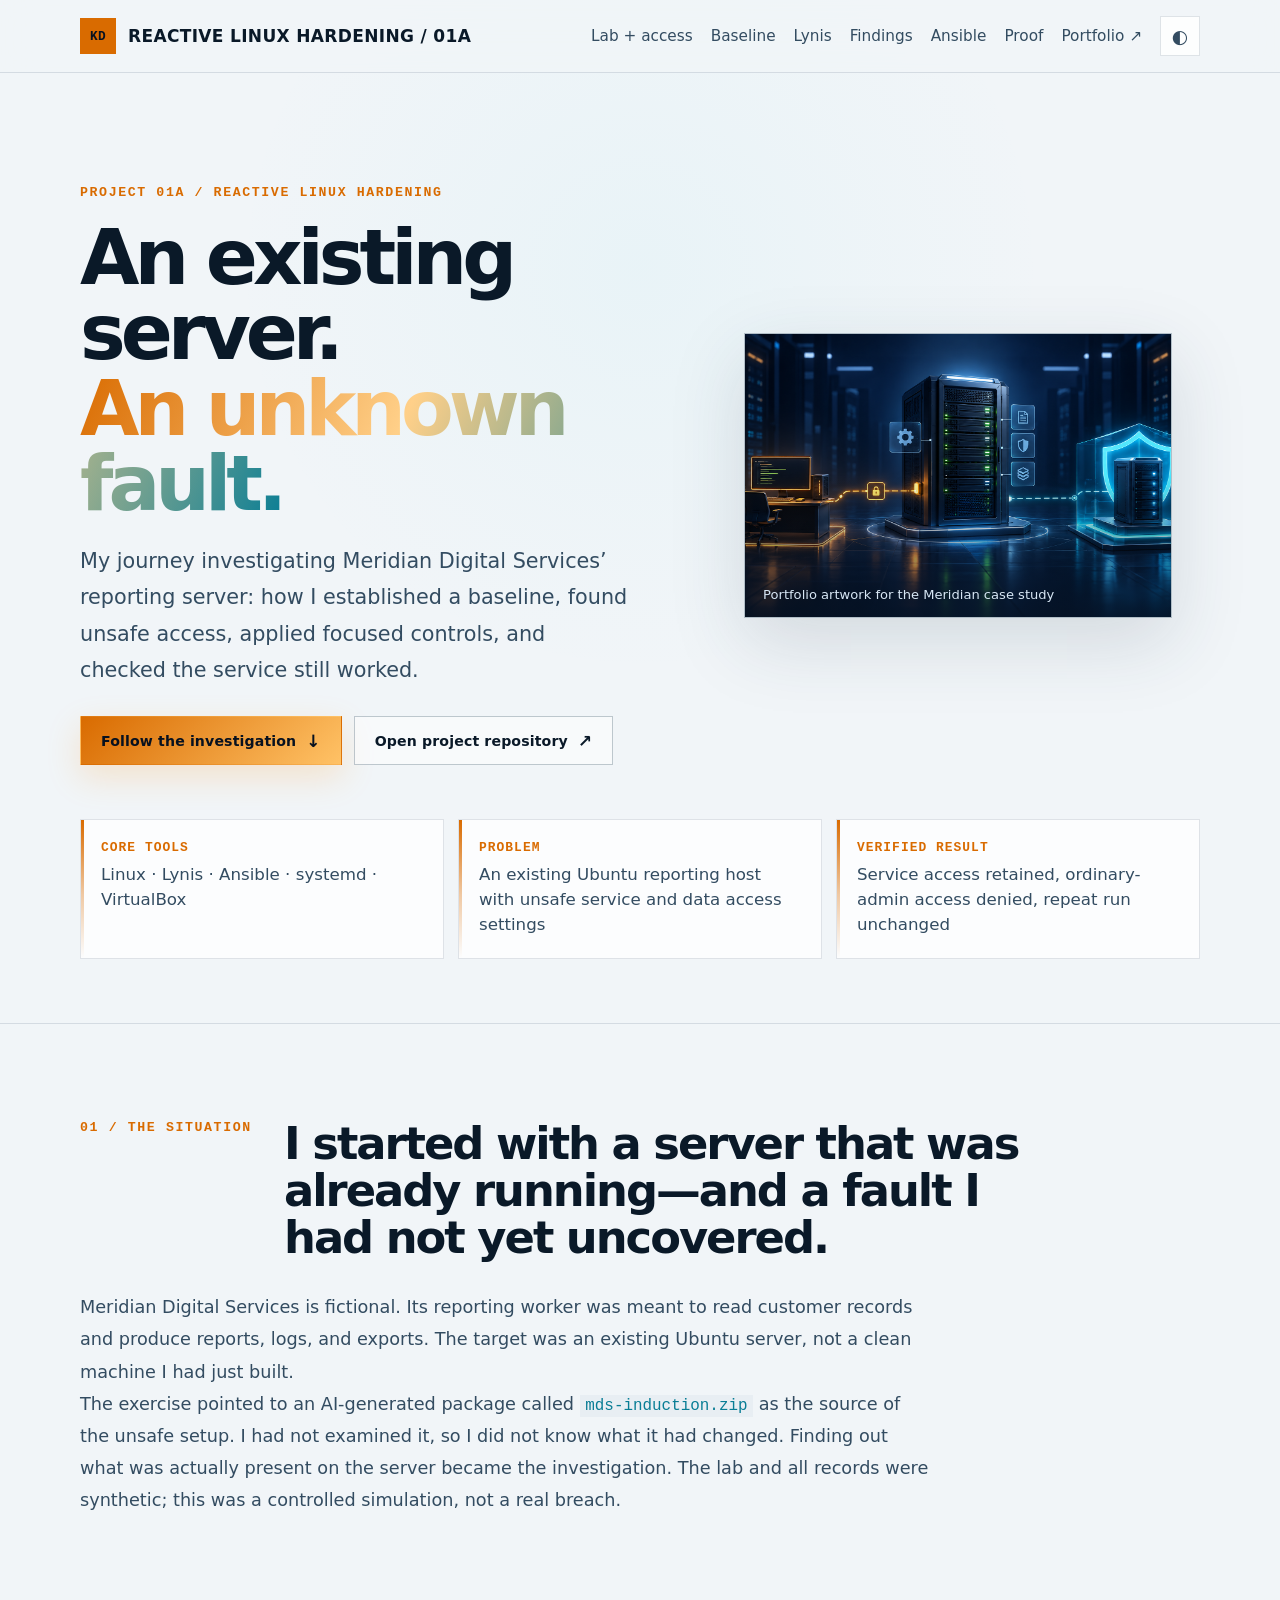
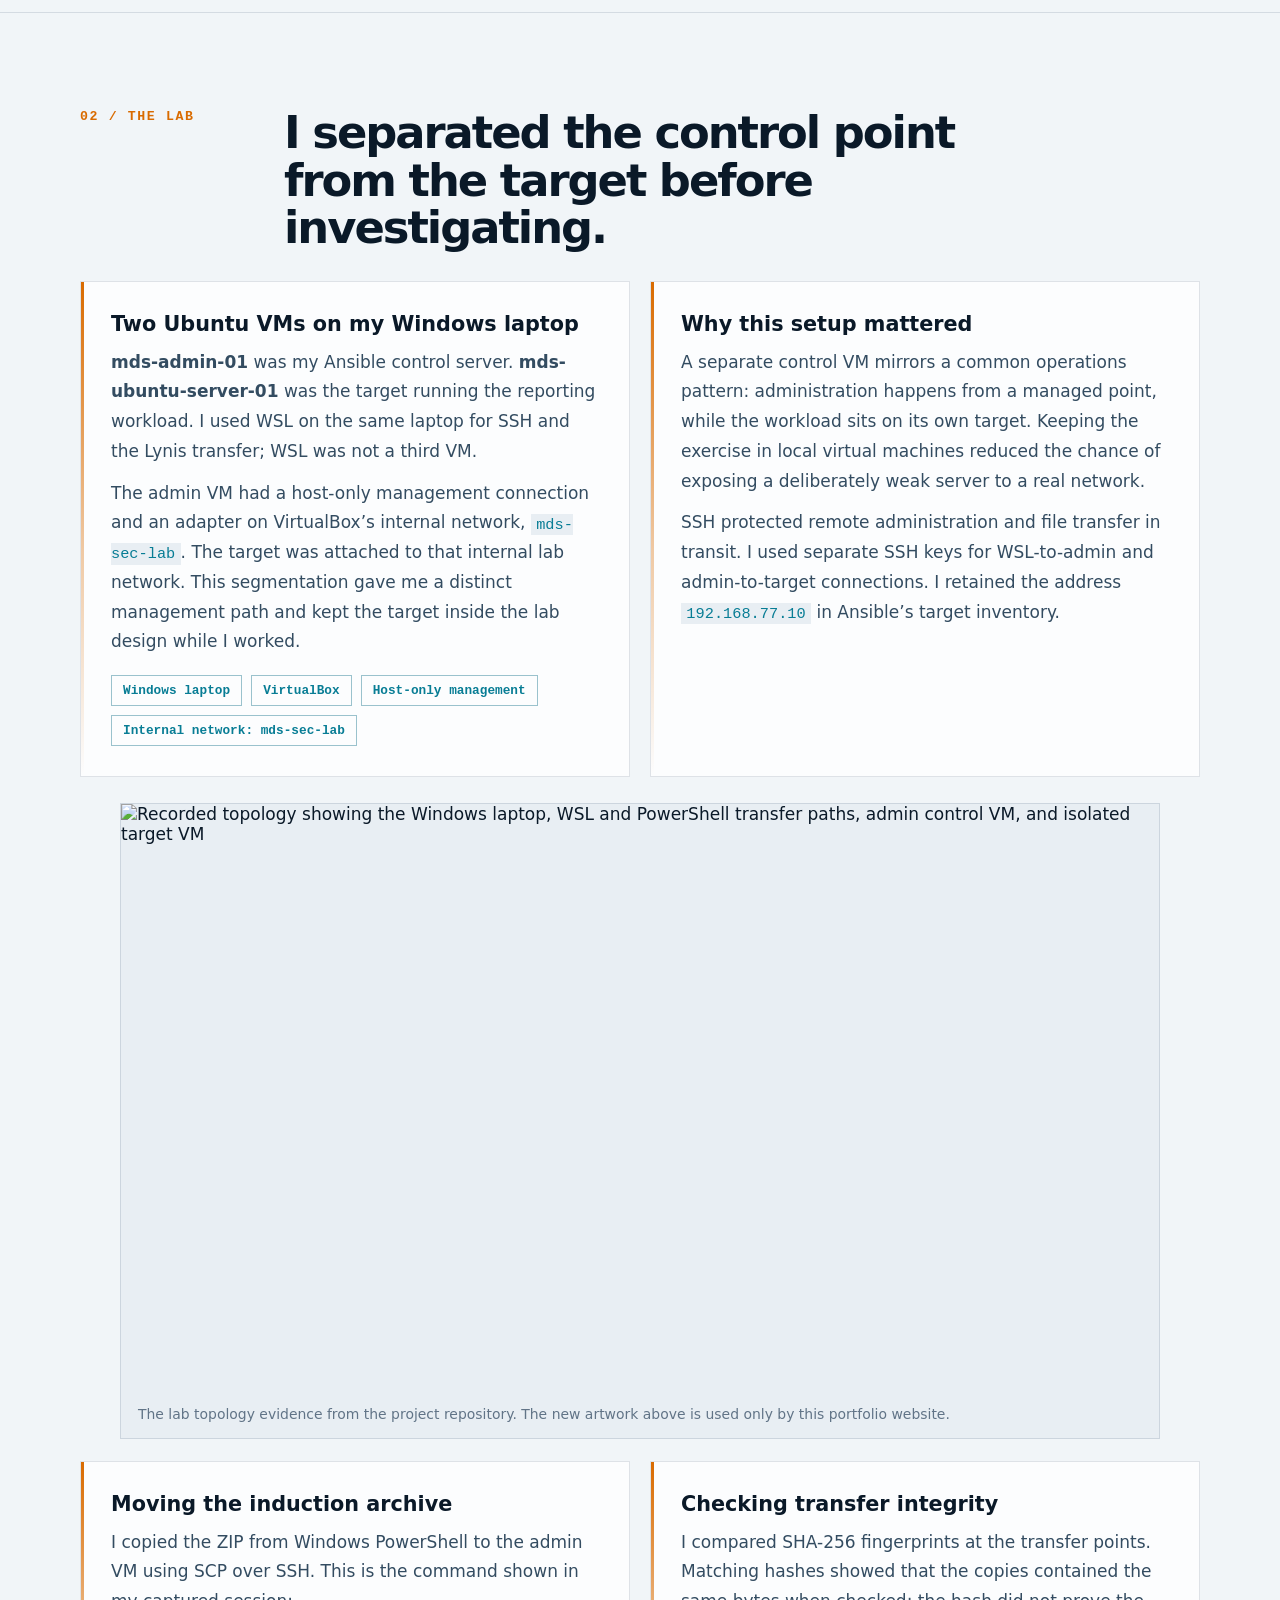
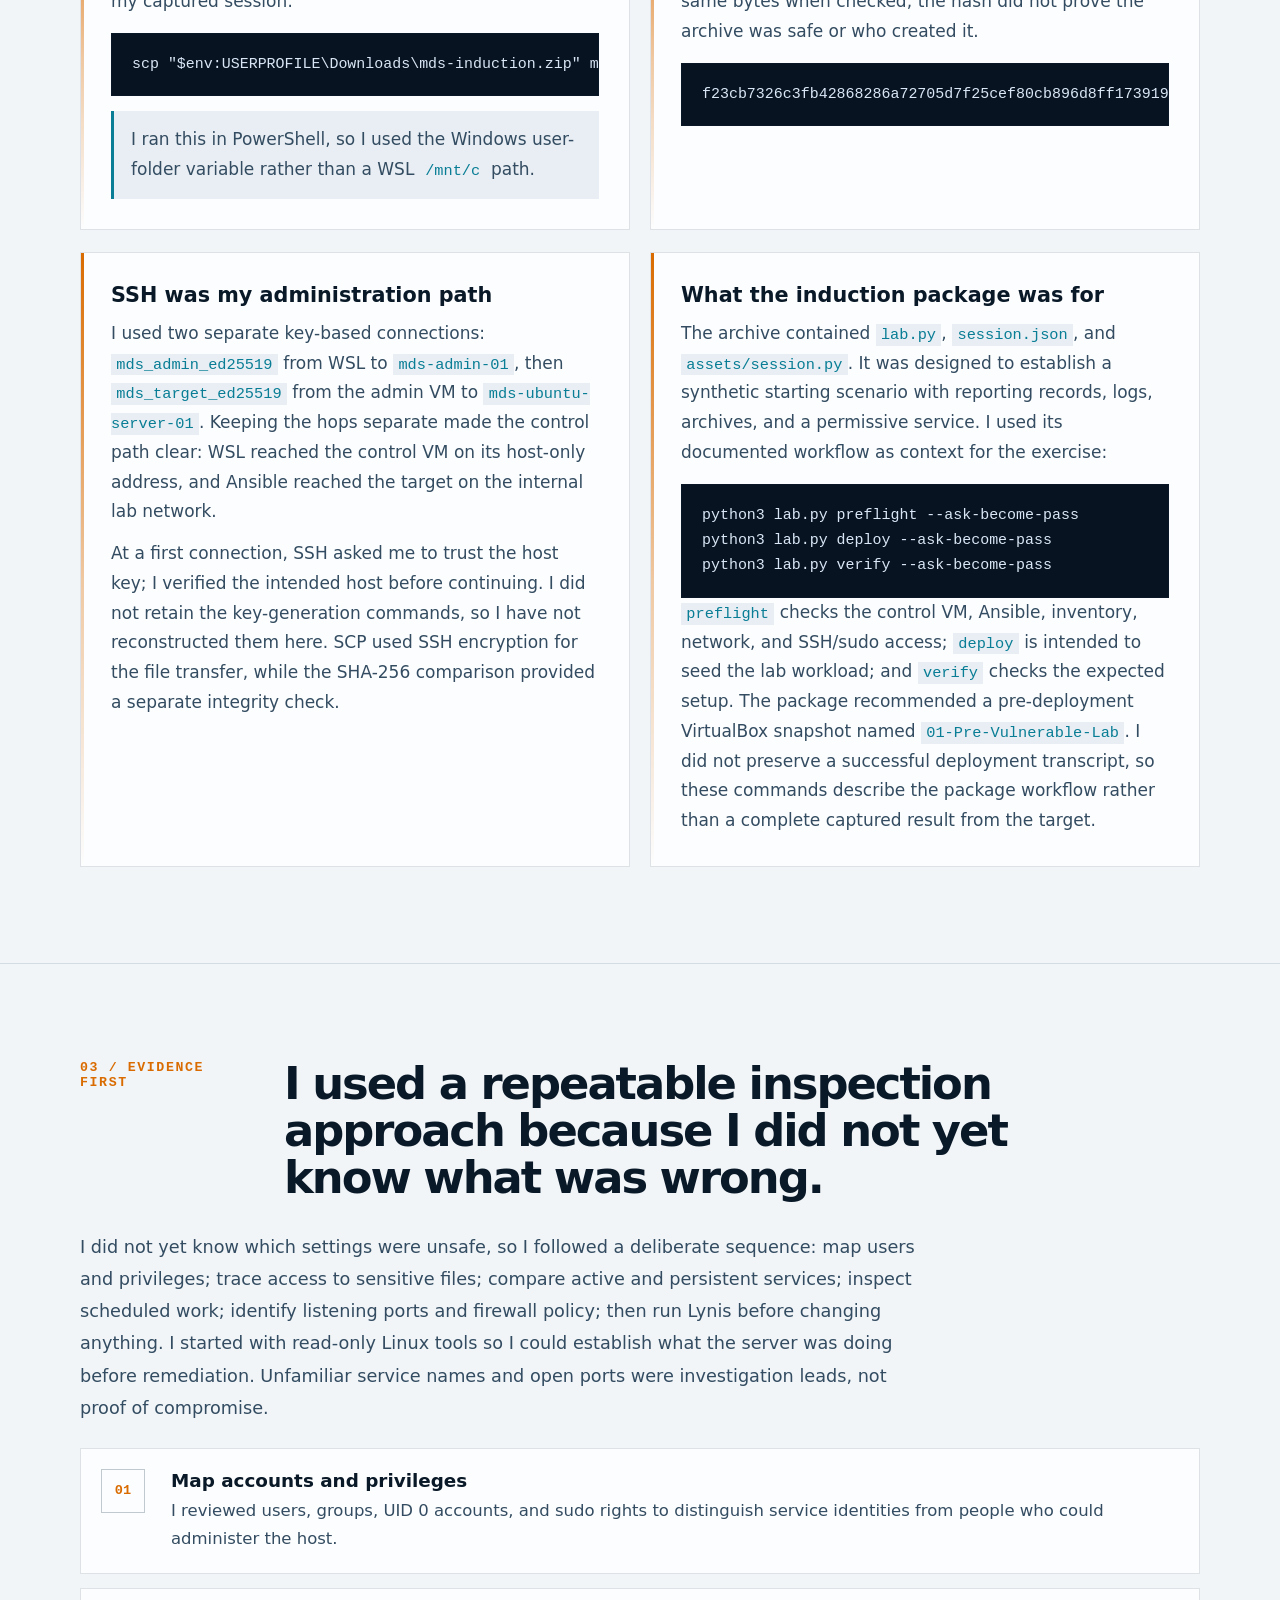
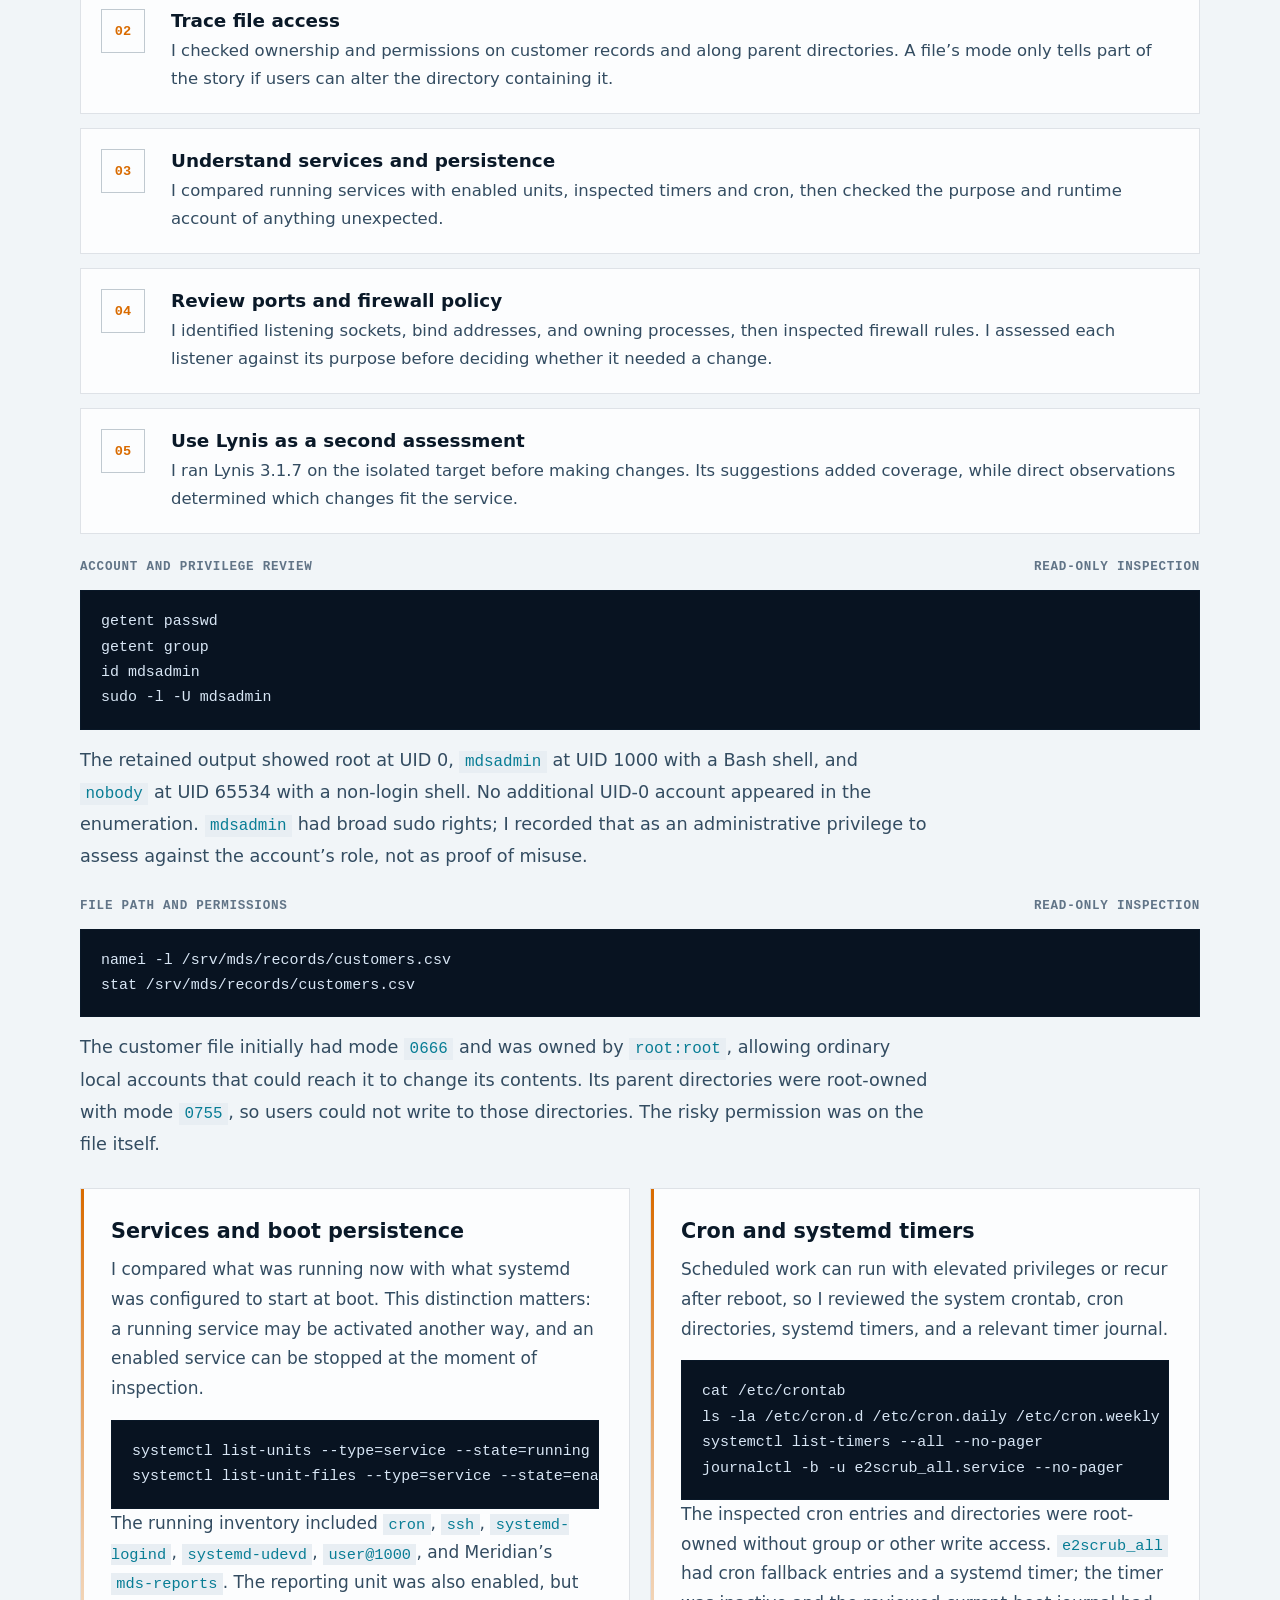
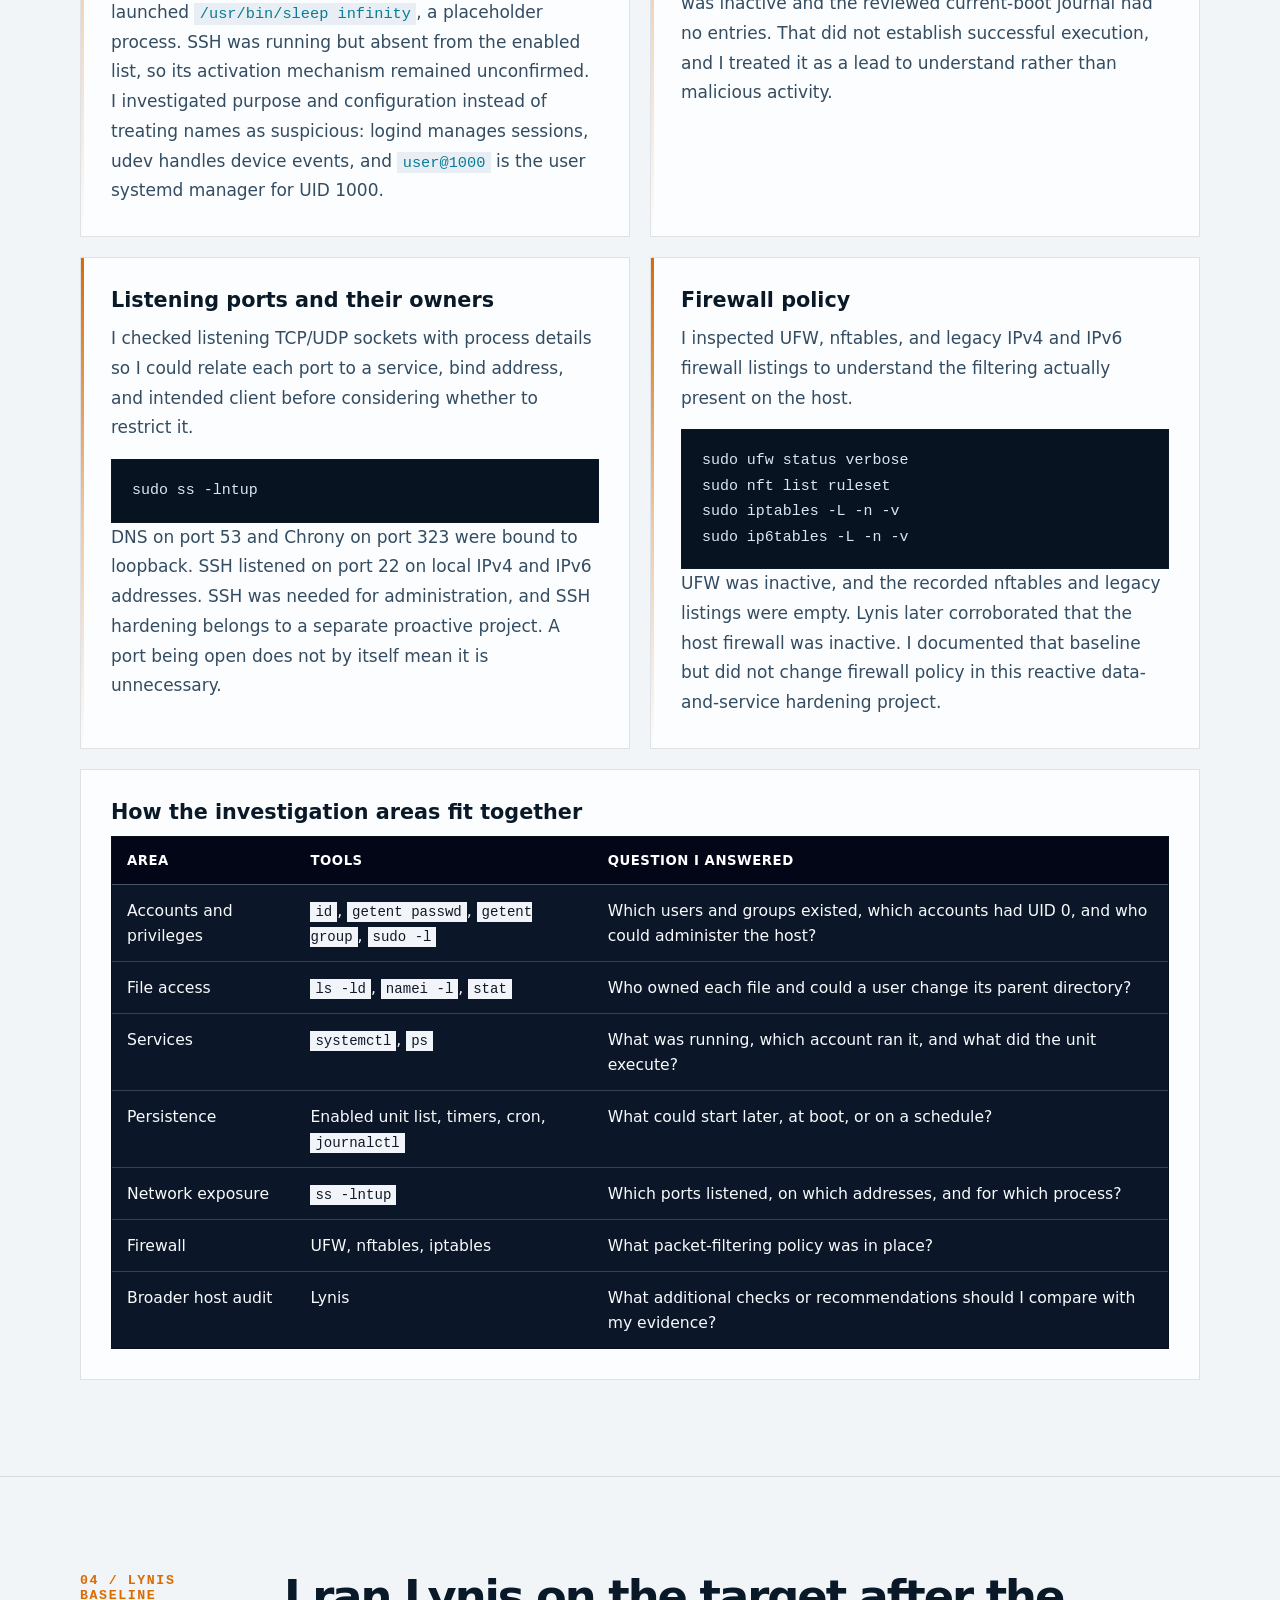
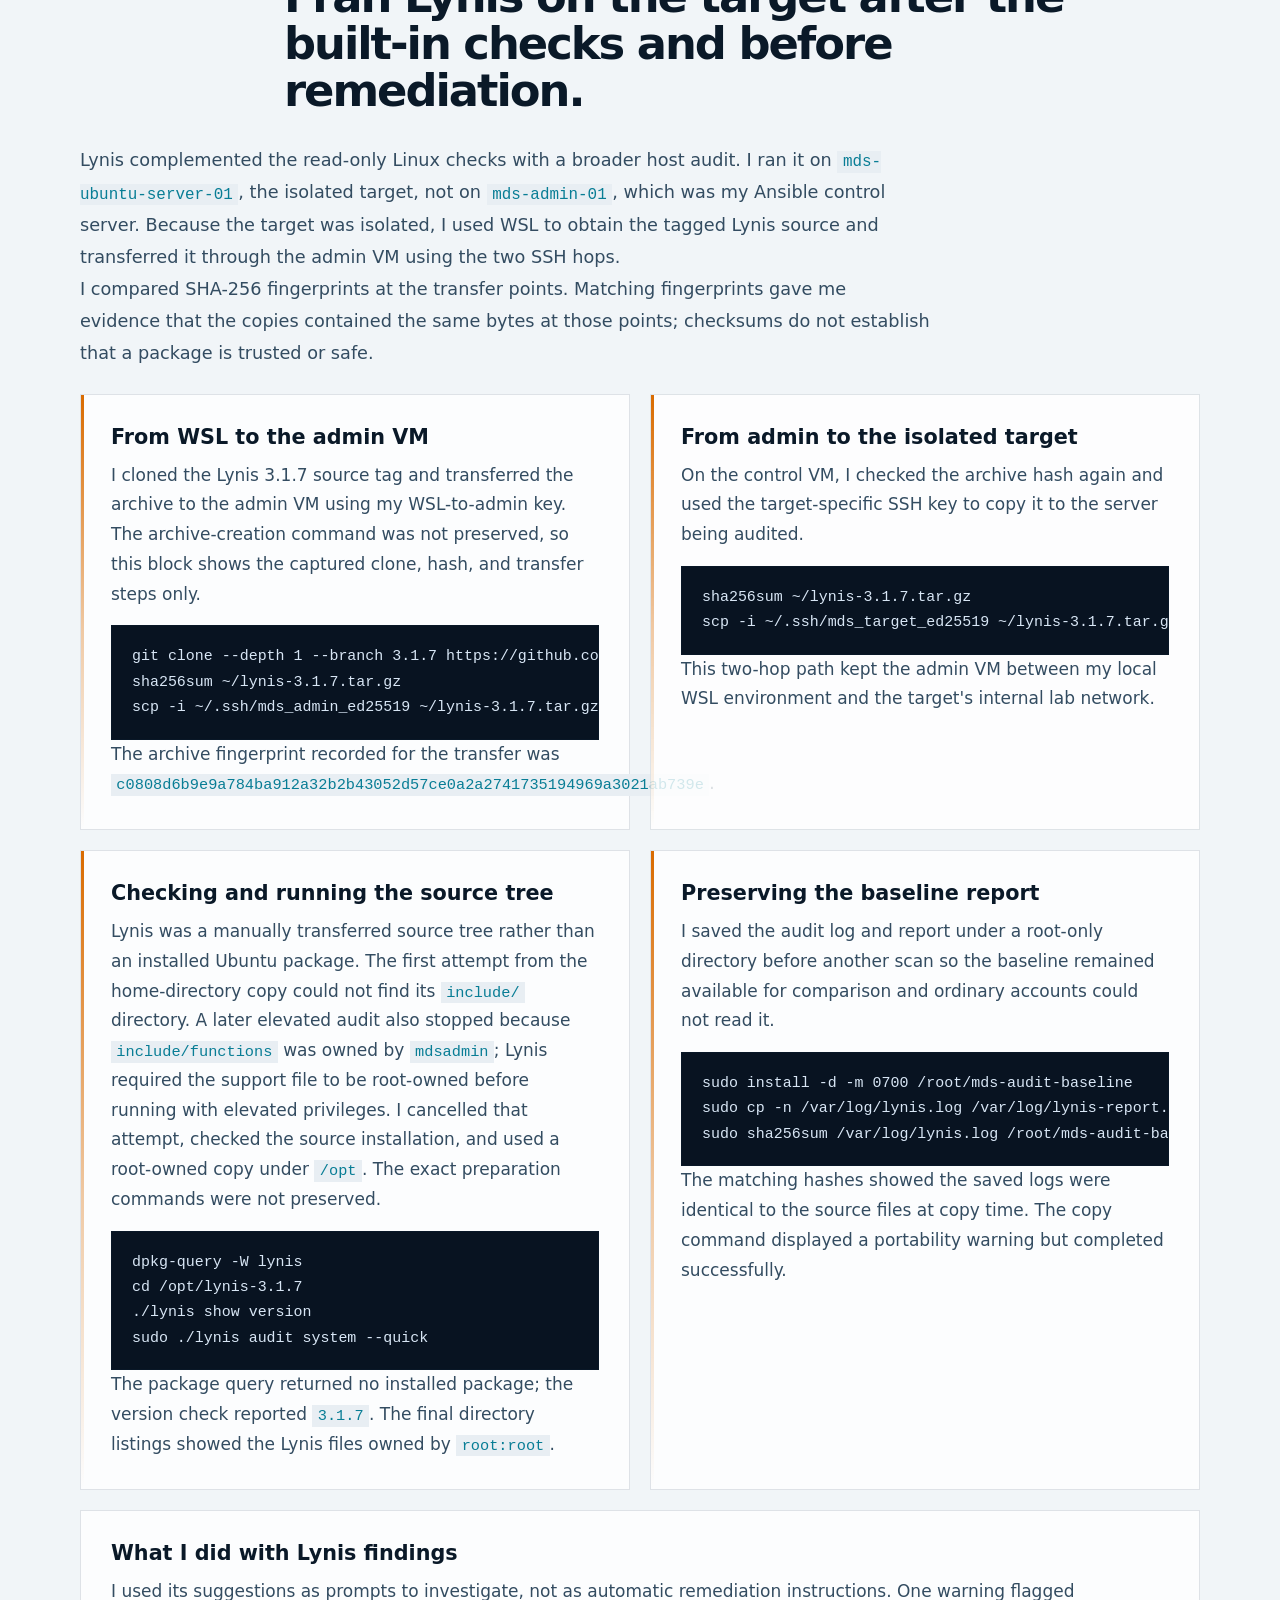
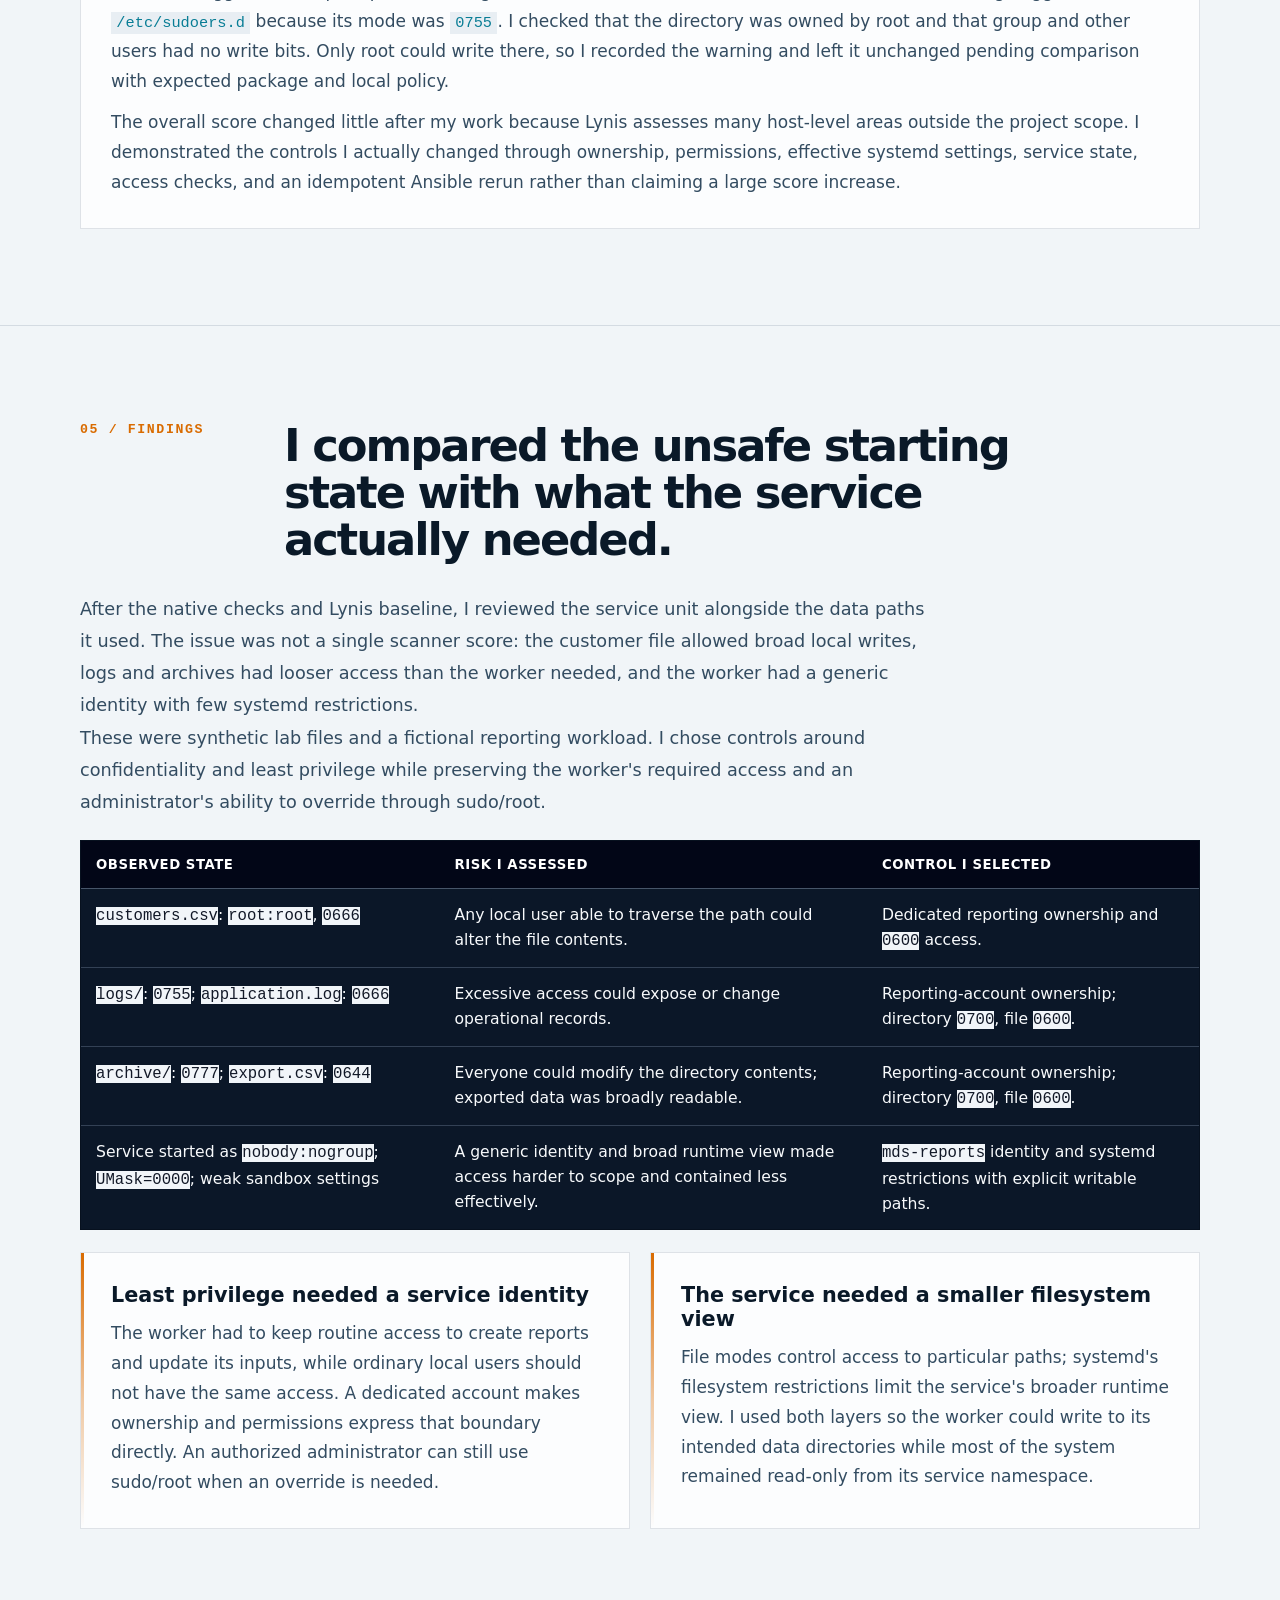
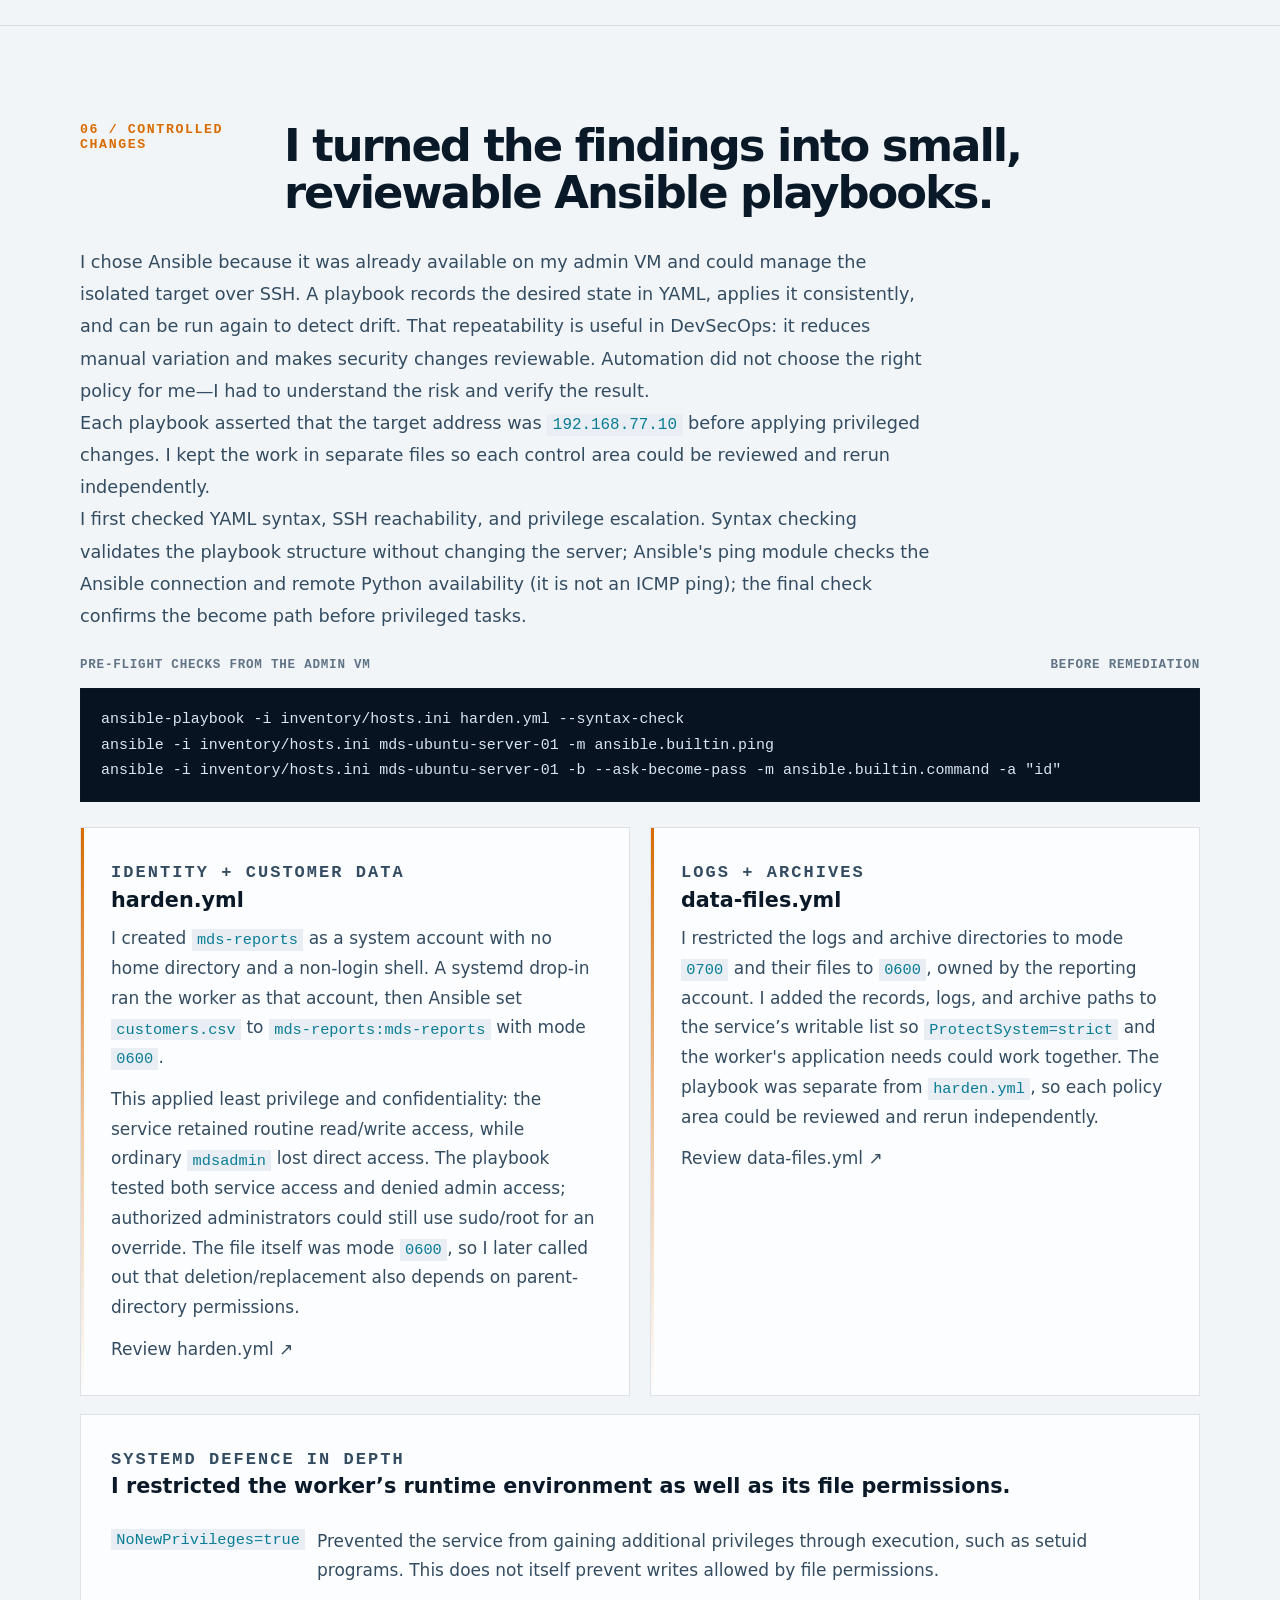
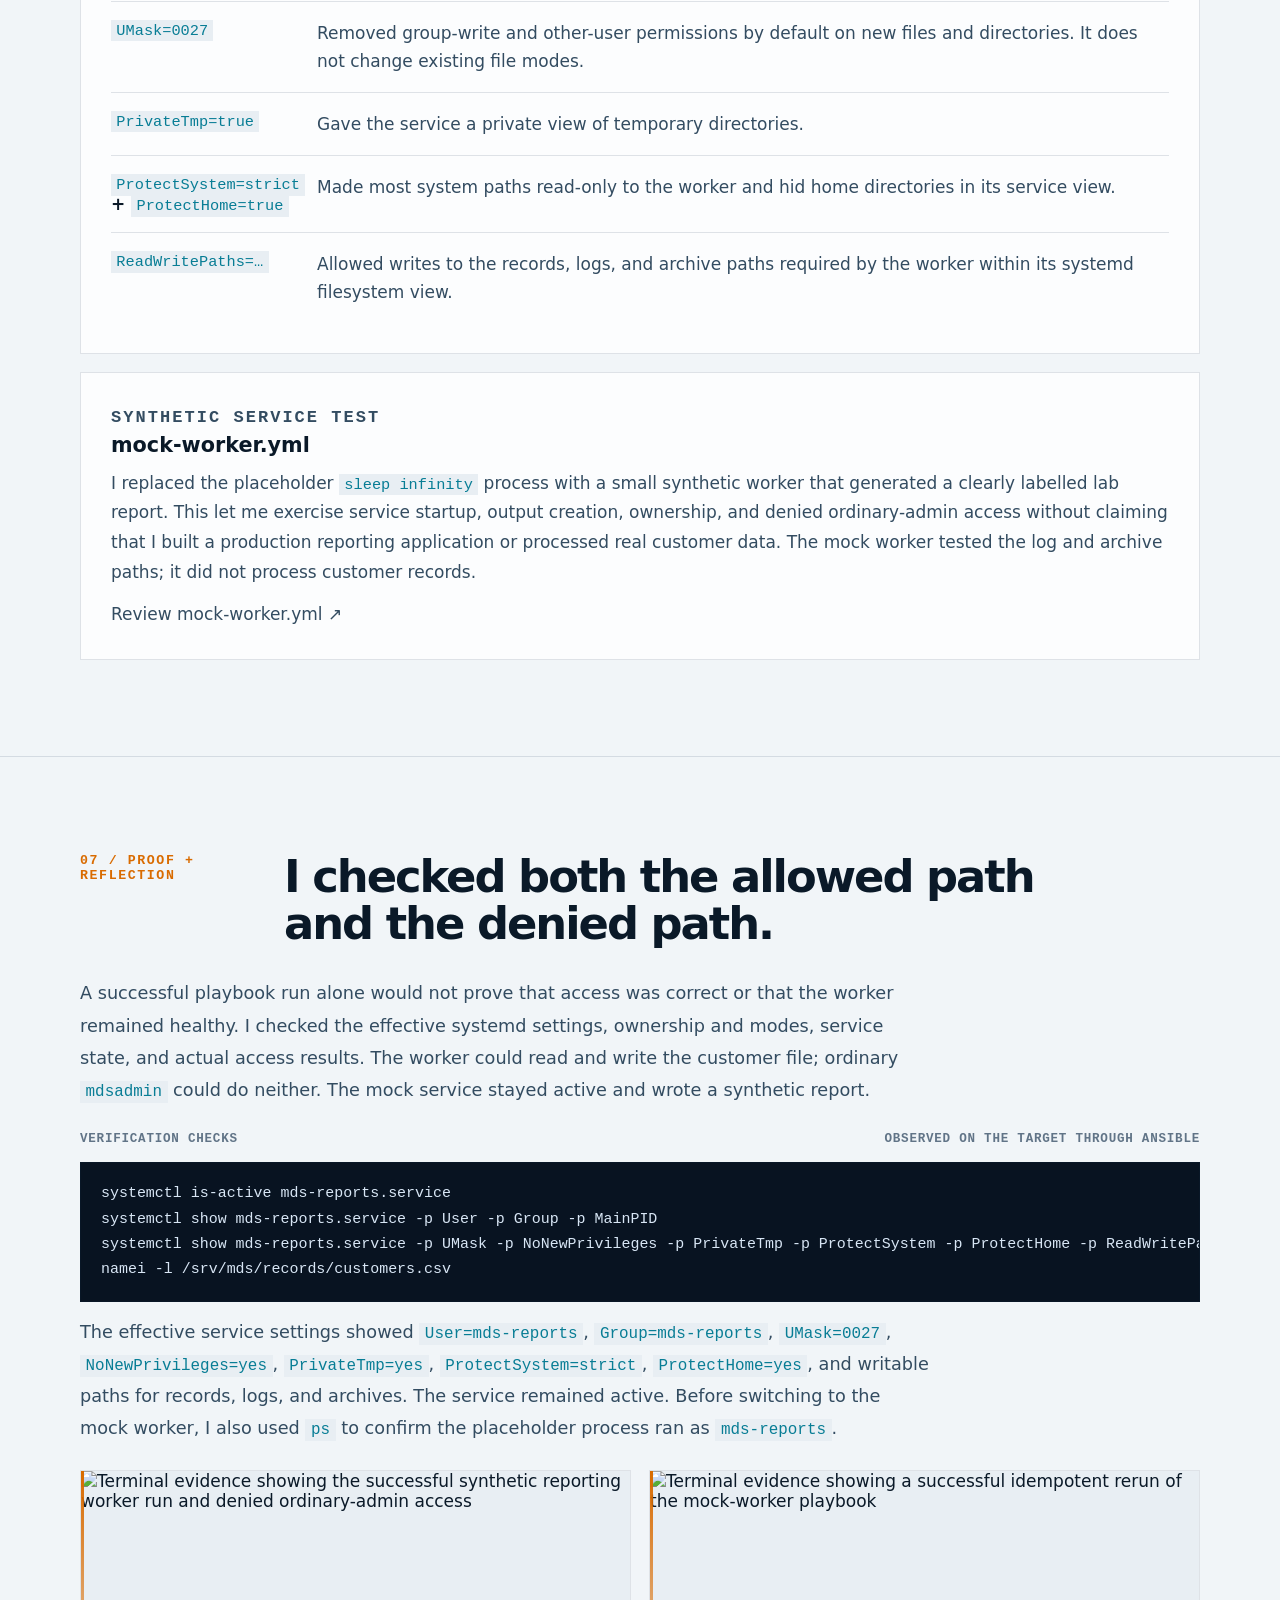
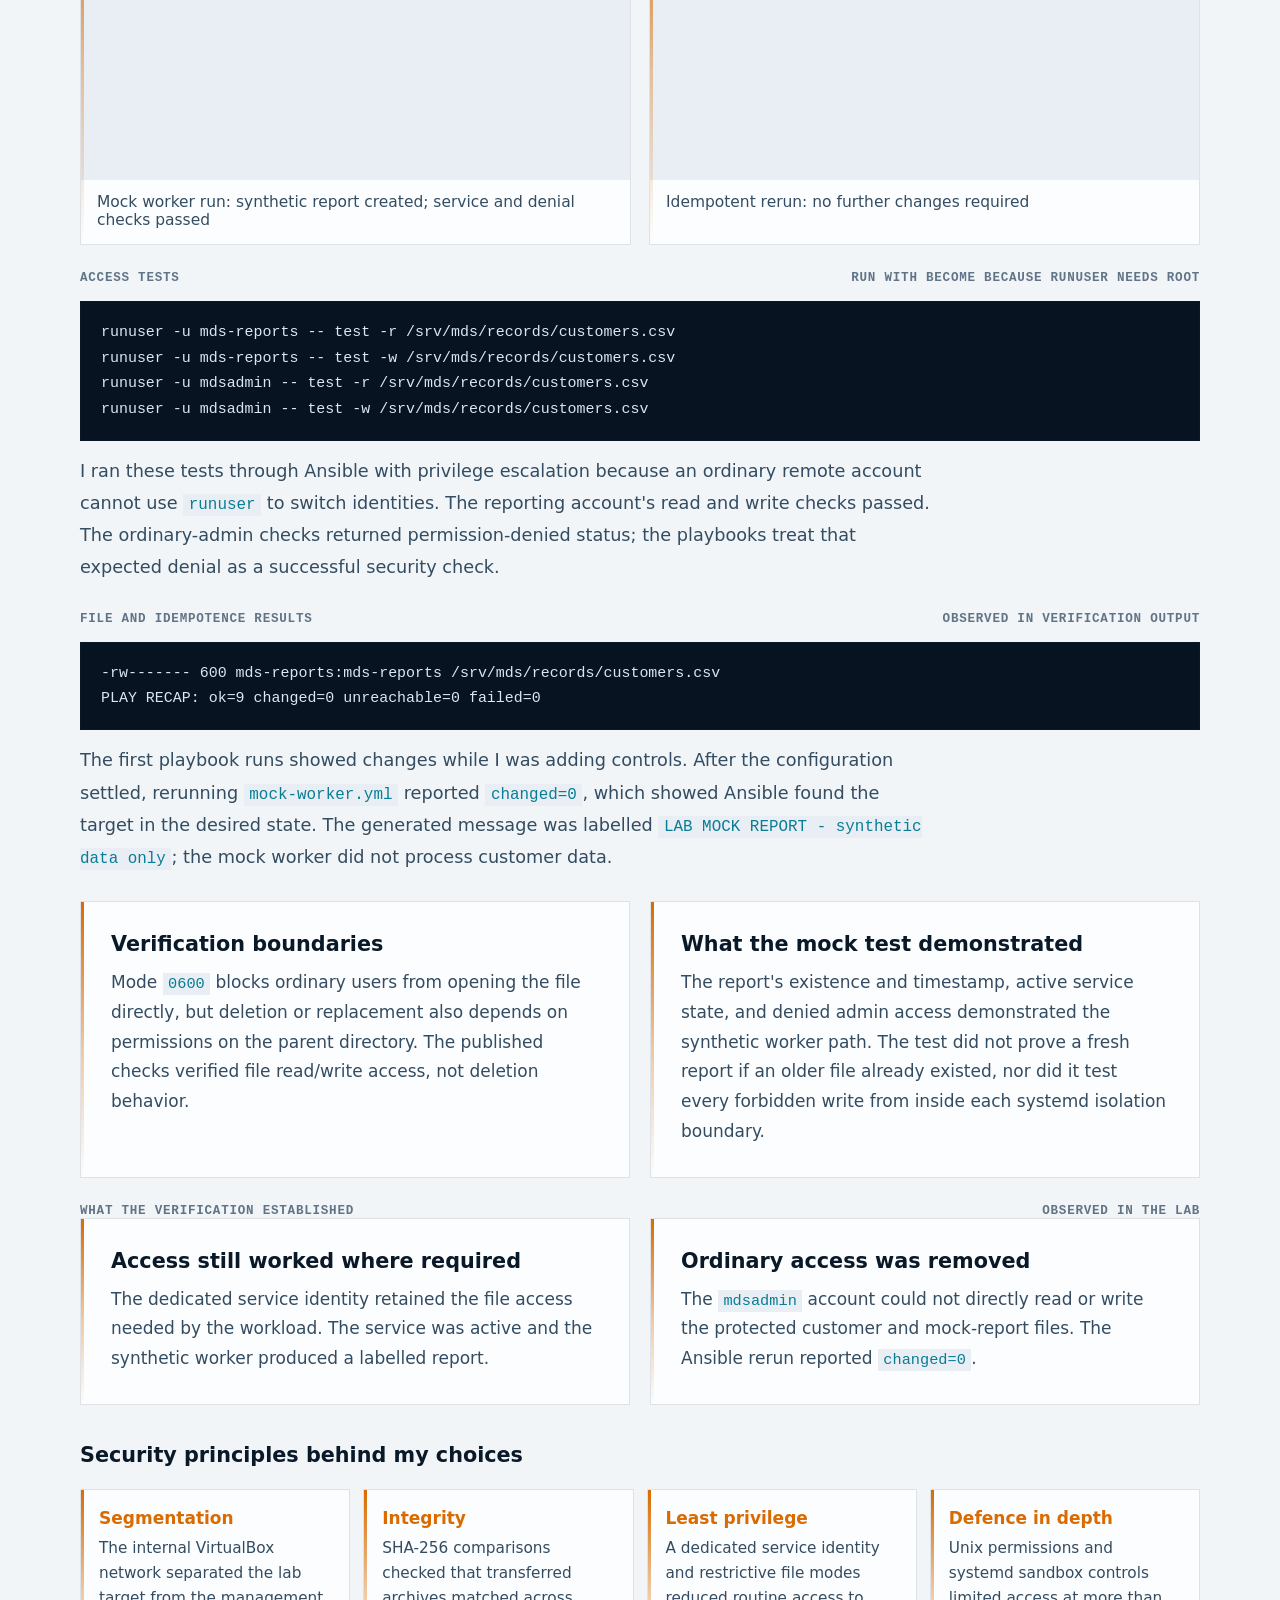
==== commit 160c0c04: "Accent only multi-column Meridian cards" ====
--- a/meridian/index.html
+++ b/meridian/index.html
@@ -10,7 +10,7 @@
     <meta property="og:description" content="An existing Ubuntu server, an unknown fault, and an evidence-led DevSecOps hardening journey." />
     <meta property="og:image" content="https://delanekay.github.io/assets/meridian-hardening.png" />
     <title>Meridian Linux Hardening | Kudakwashe Delan Sibanda</title>
-    <link rel="stylesheet" href="../assets/styles.css?v=20261020-2" />
+    <link rel="stylesheet" href="../assets/styles.css?v=20261020-3" />
     <style>
       :root { --story-width: min(1120px, calc(100vw - 44px)); }
       html { scroll-padding-top: 92px; }
@@ -121,7 +121,27 @@
         .story-step { grid-template-columns: 42px 1fr; gap: 12px; }
         .story-step::before { width: 36px; height: 36px; }
       }
-    </style>
+    
+      /* Use the accent only for Meridian cards in multi-column sections. */
+      @media (min-width: 601px) {
+        .story-summary > article,
+        .story-grid-two > .story-panel,
+        .story-proof > a,
+        .story-principles > article { position: relative; }
+        .story-summary > article::before,
+        .story-grid-two > .story-panel::before,
+        .story-proof > a::before,
+        .story-principles > article::before {
+          position: absolute;
+          z-index: 2;
+          inset: 0 auto 0 0;
+          width: 3px;
+          content: "";
+          background: linear-gradient(180deg, var(--accent) 0%, color-mix(in srgb, var(--accent) 36%, transparent) 54%, transparent 100%);
+          pointer-events: none;
+        }
+      }
+</style>
   </head>
   <body>
     <header class="story-nav">
--- a/assets/styles.css
+++ b/assets/styles.css
@@ -2964,3 +2964,18 @@
 .dialog-reflection p { color: var(--muted); font-size: 0.78rem; line-height: 1.68; }
 @media (max-width: 820px) { .evidence-standard, .learning-grid, .writing-grid { grid-template-columns: 1fr; } .evidence-intro { align-items: flex-start; flex-direction: column; } .evidence-intro strong { text-align: left; } .evidence-standard > div:not(.evidence-intro) { min-height: auto; } }
 @media (max-width: 580px) { .profile-snapshot { grid-template-columns: 1fr; } .evidence-standard { margin-top: 0; } .learning-card, .note-card { min-height: auto; padding: 24px; } .learning-top { align-items: flex-start; flex-direction: column; margin-bottom: 28px; } }
+
+
+/* Add the accent only while the field notes are displayed as two columns. */
+@media (min-width: 821px) {
+  .writing-grid > .note-card { position: relative; }
+  .writing-grid > .note-card::before {
+    position: absolute;
+    z-index: 2;
+    inset: 0 auto 0 0;
+    width: 3px;
+    content: "";
+    background: linear-gradient(180deg, var(--accent) 0%, color-mix(in srgb, var(--accent) 36%, transparent) 54%, transparent 100%);
+    pointer-events: none;
+  }
+}
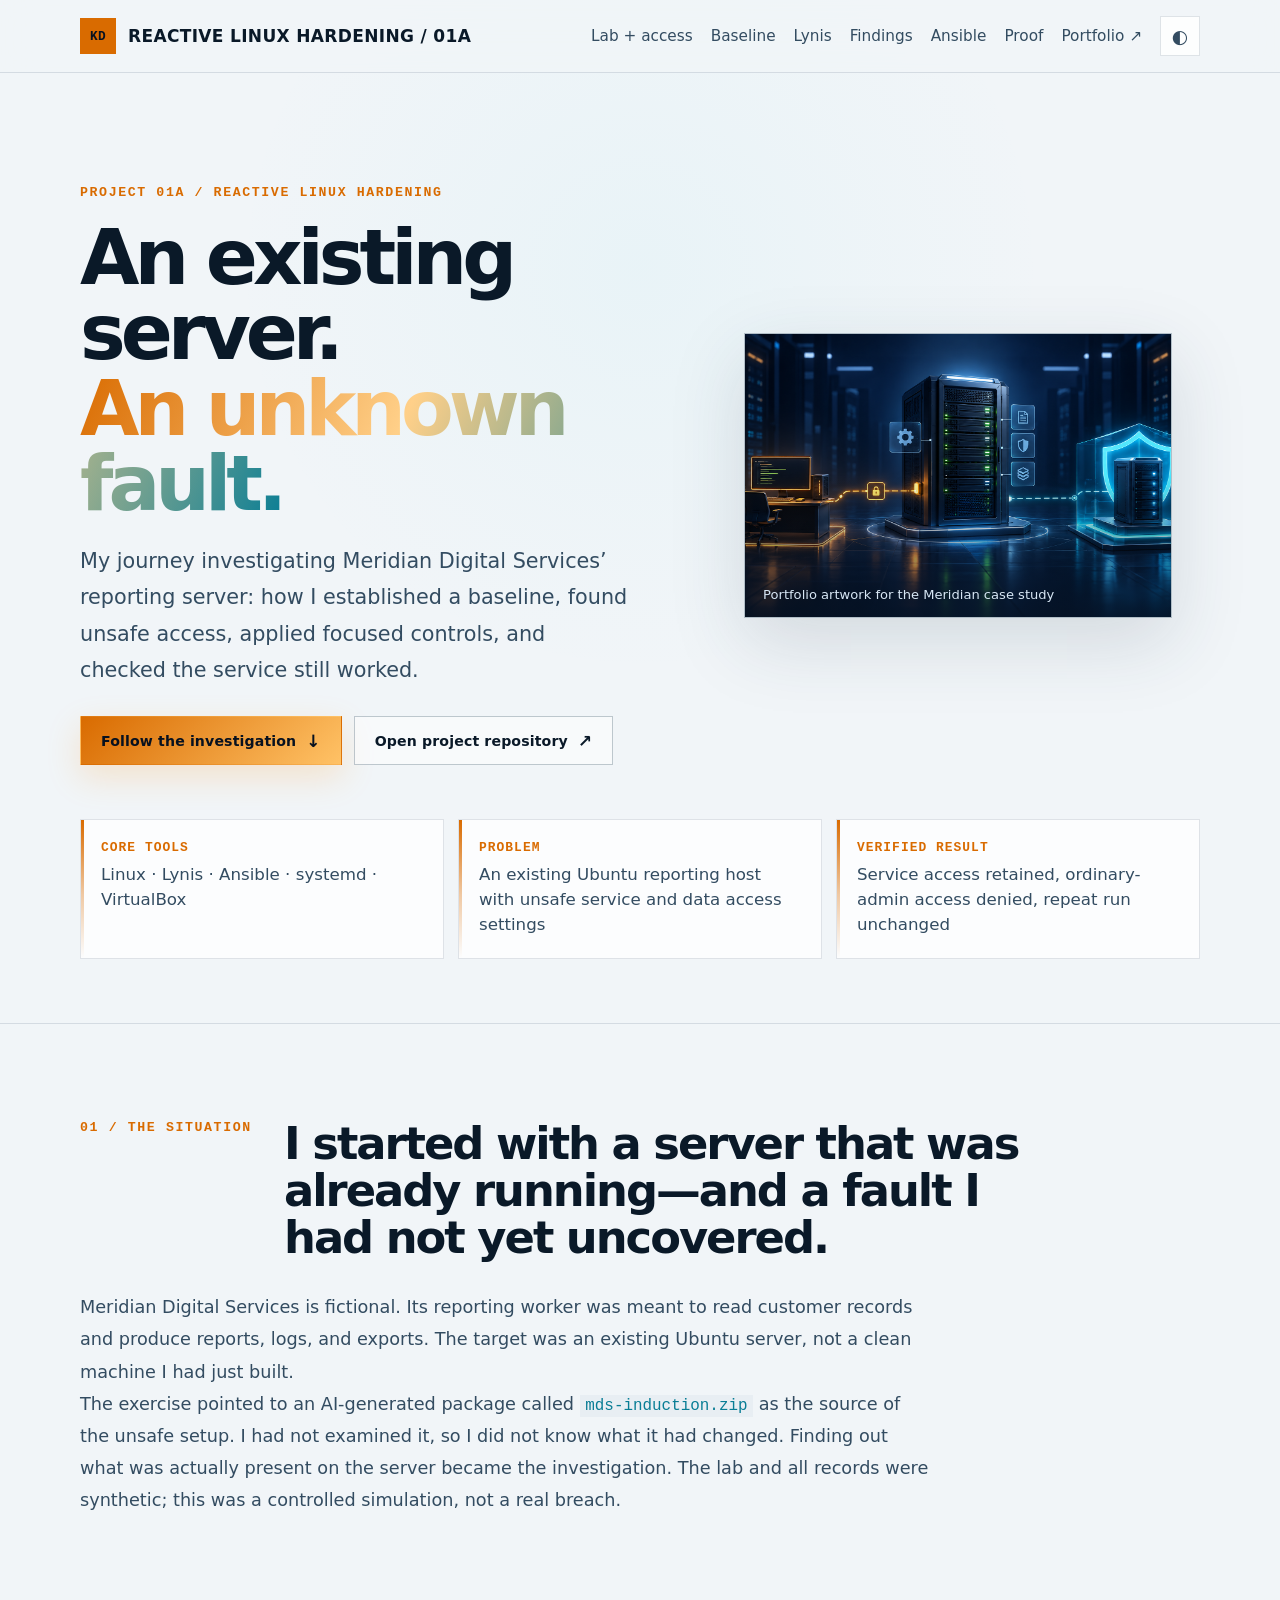
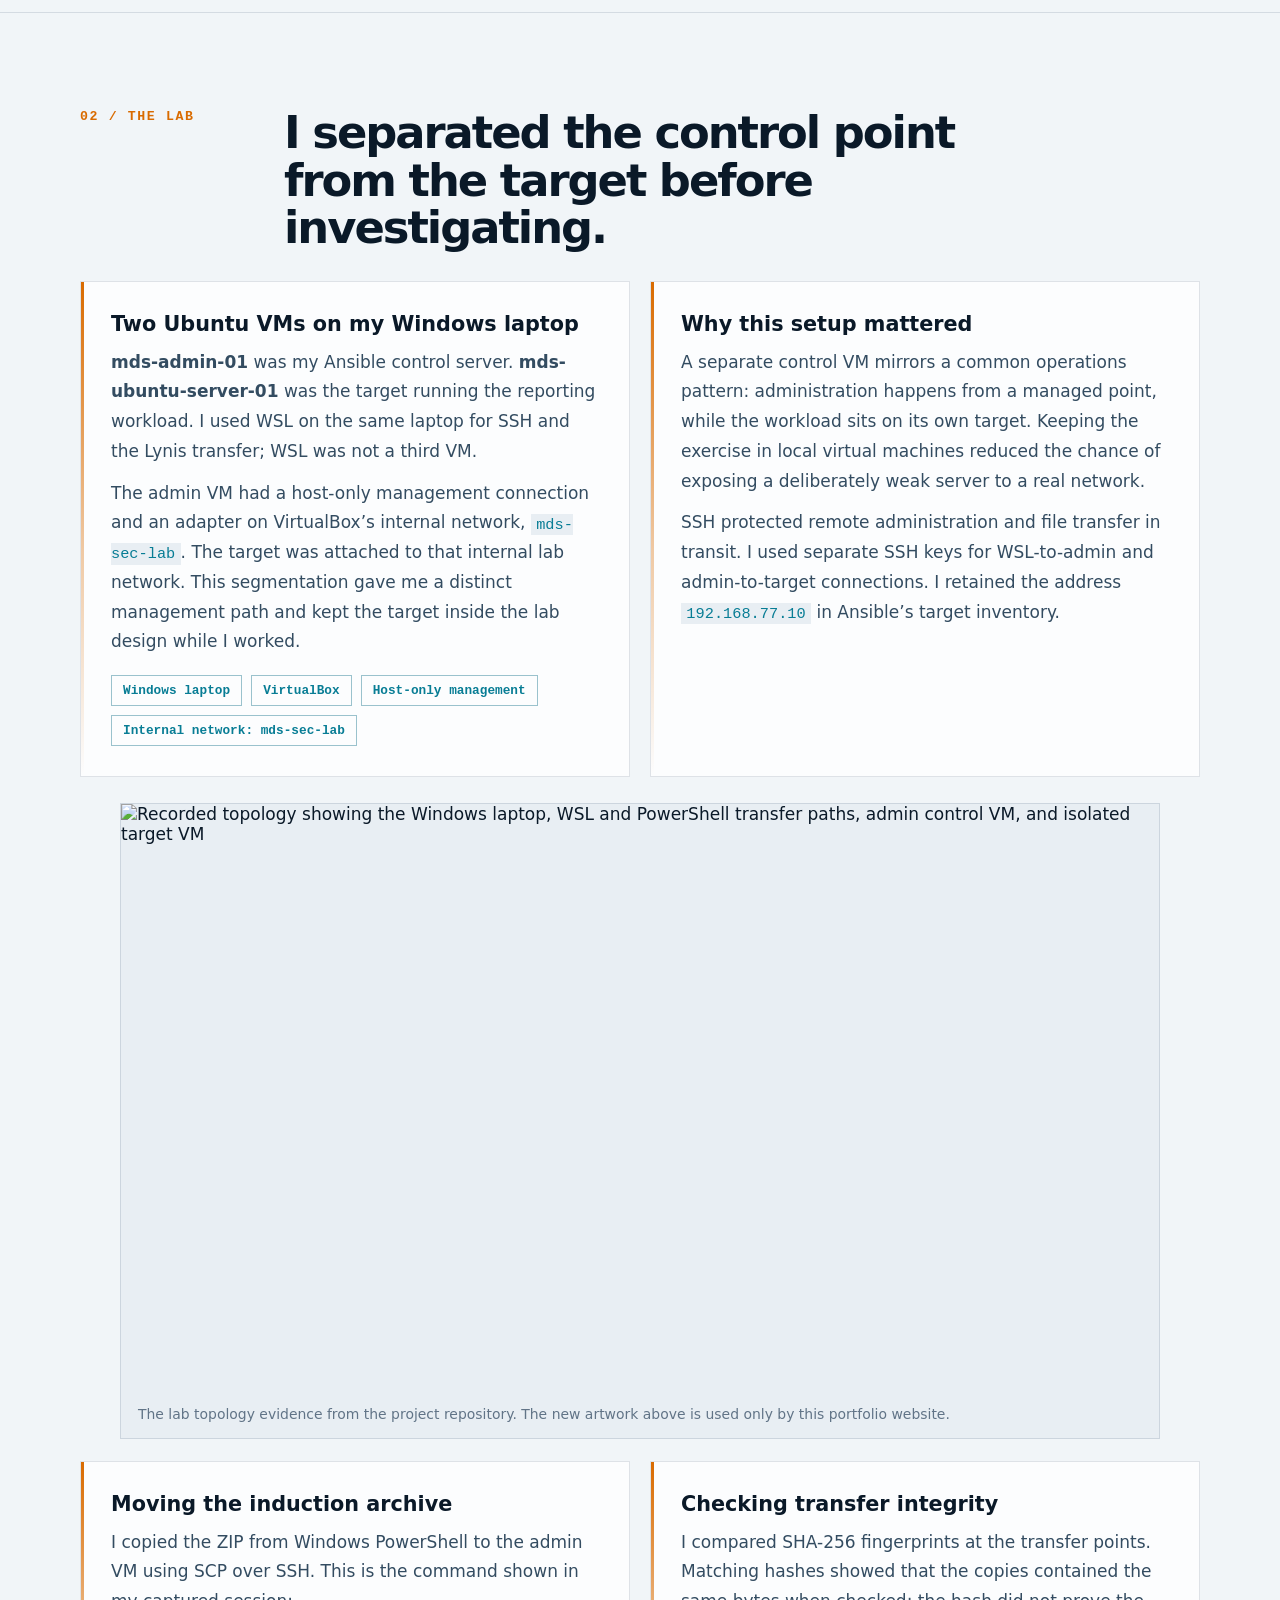
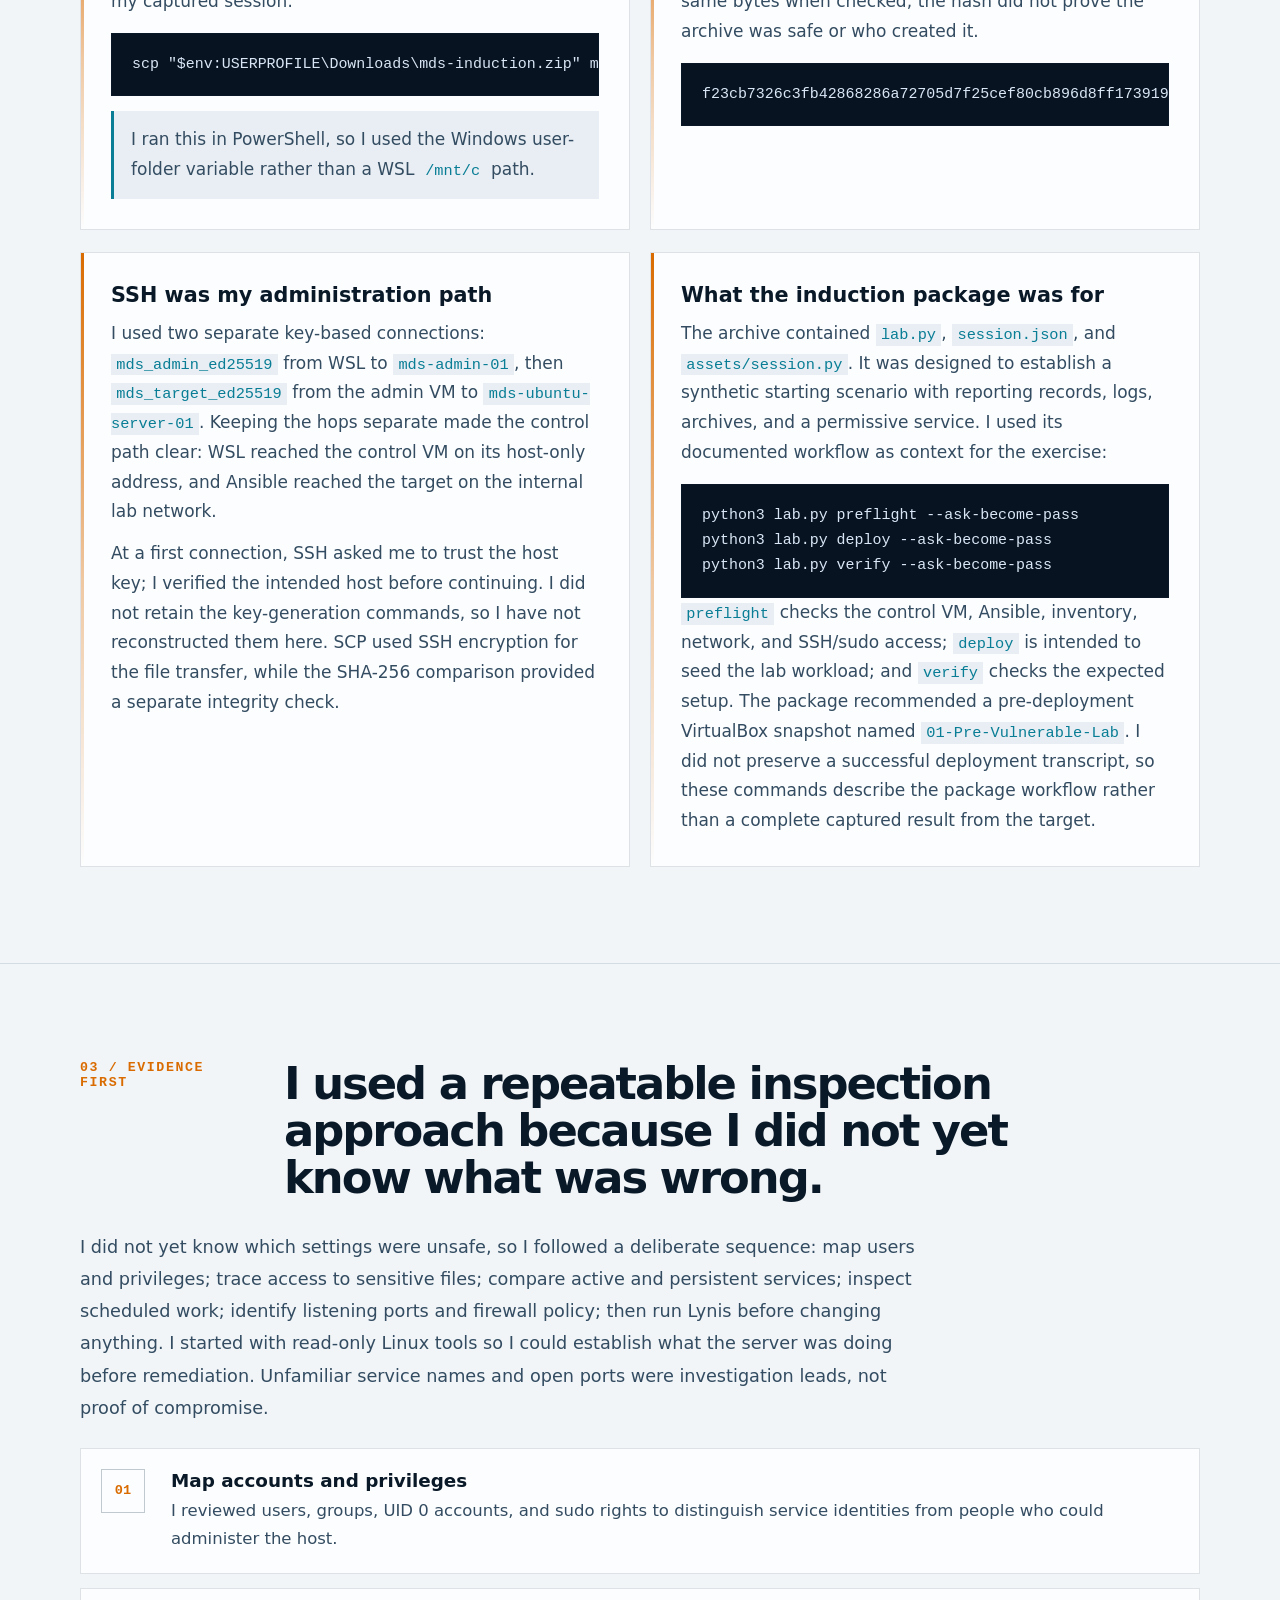
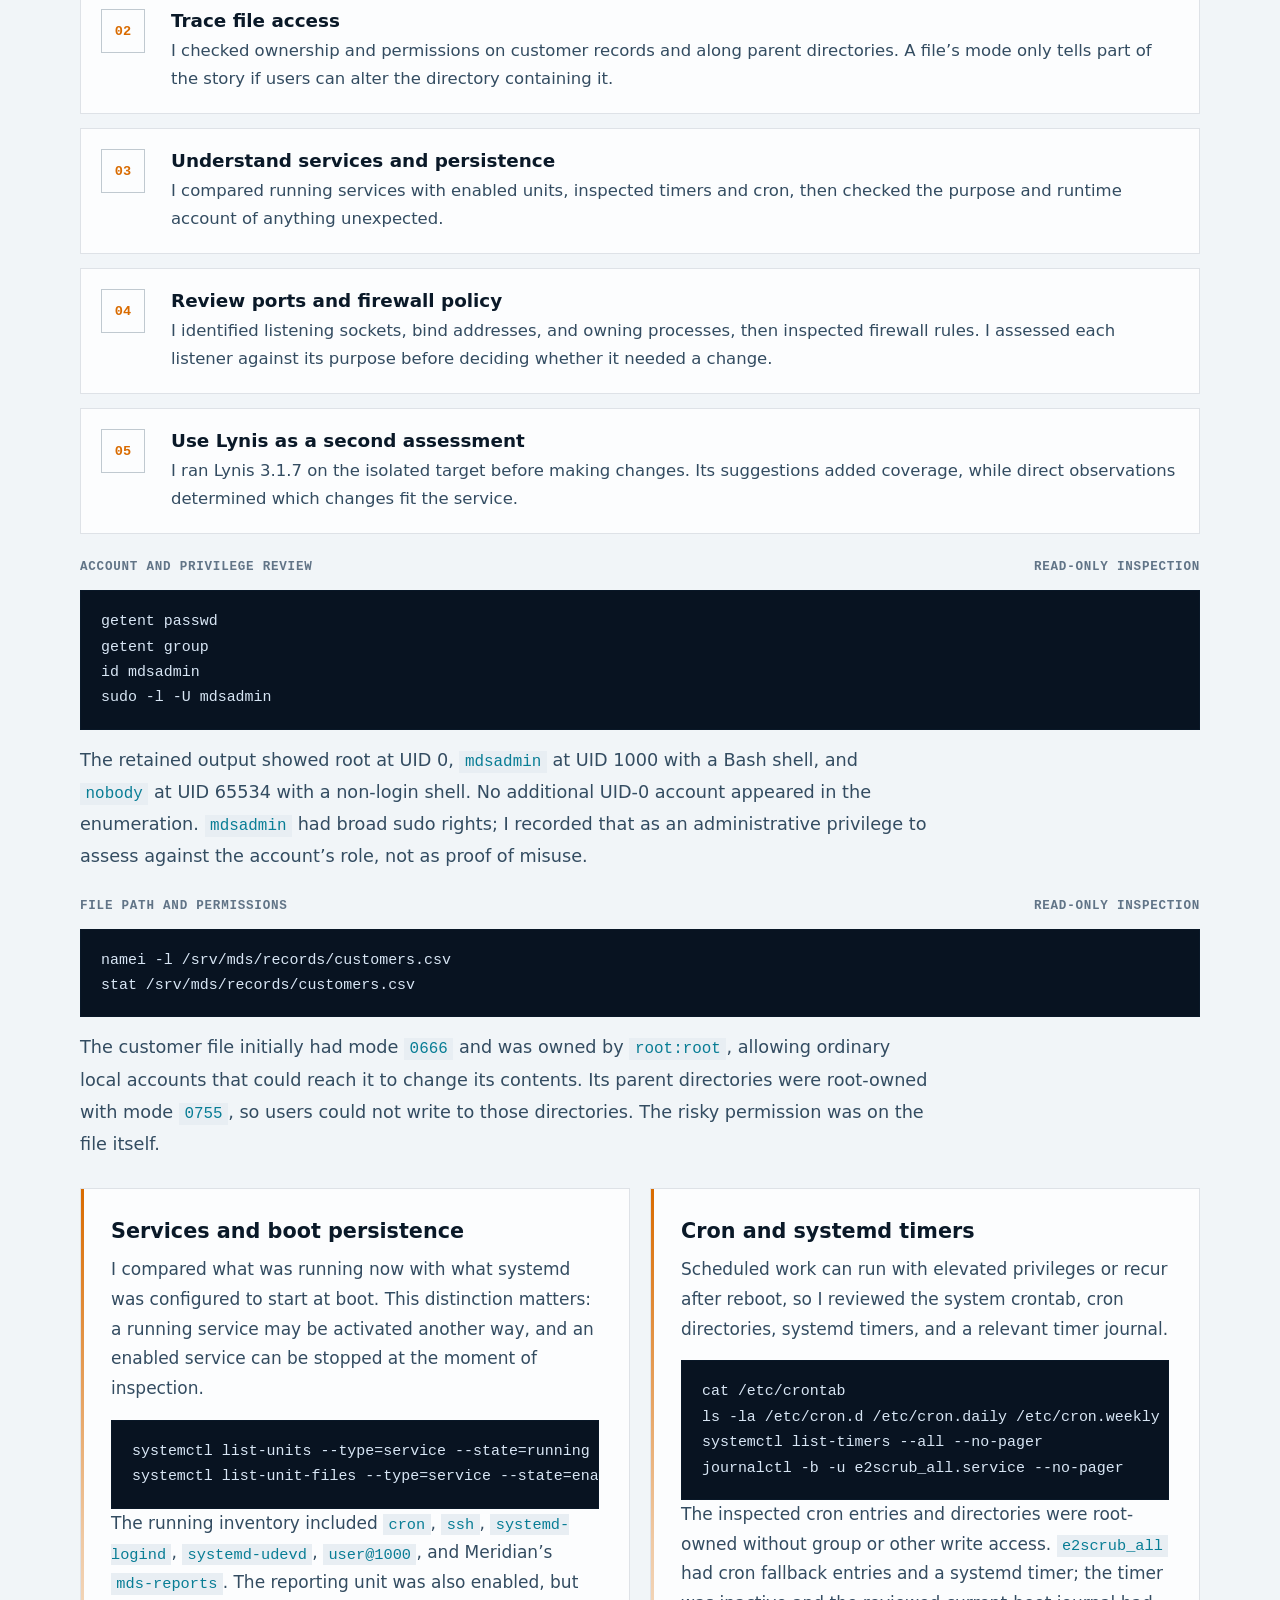
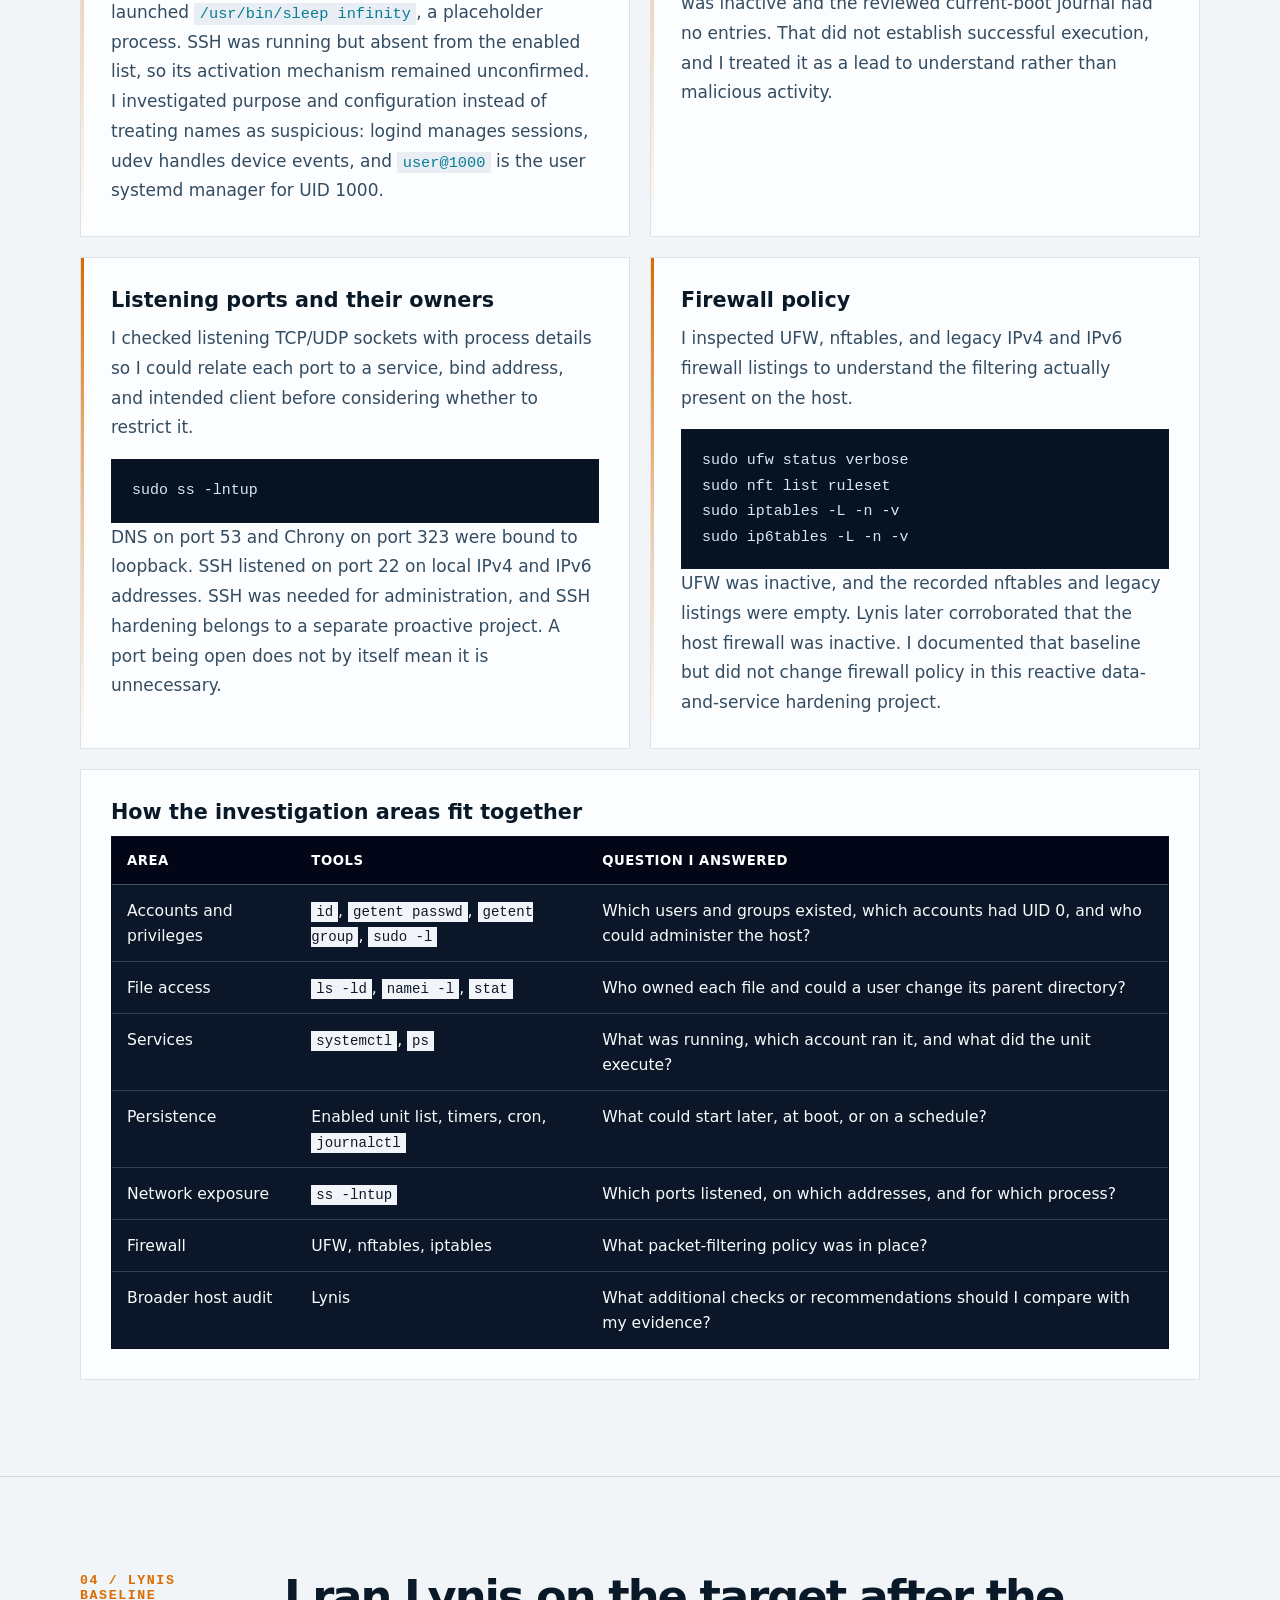
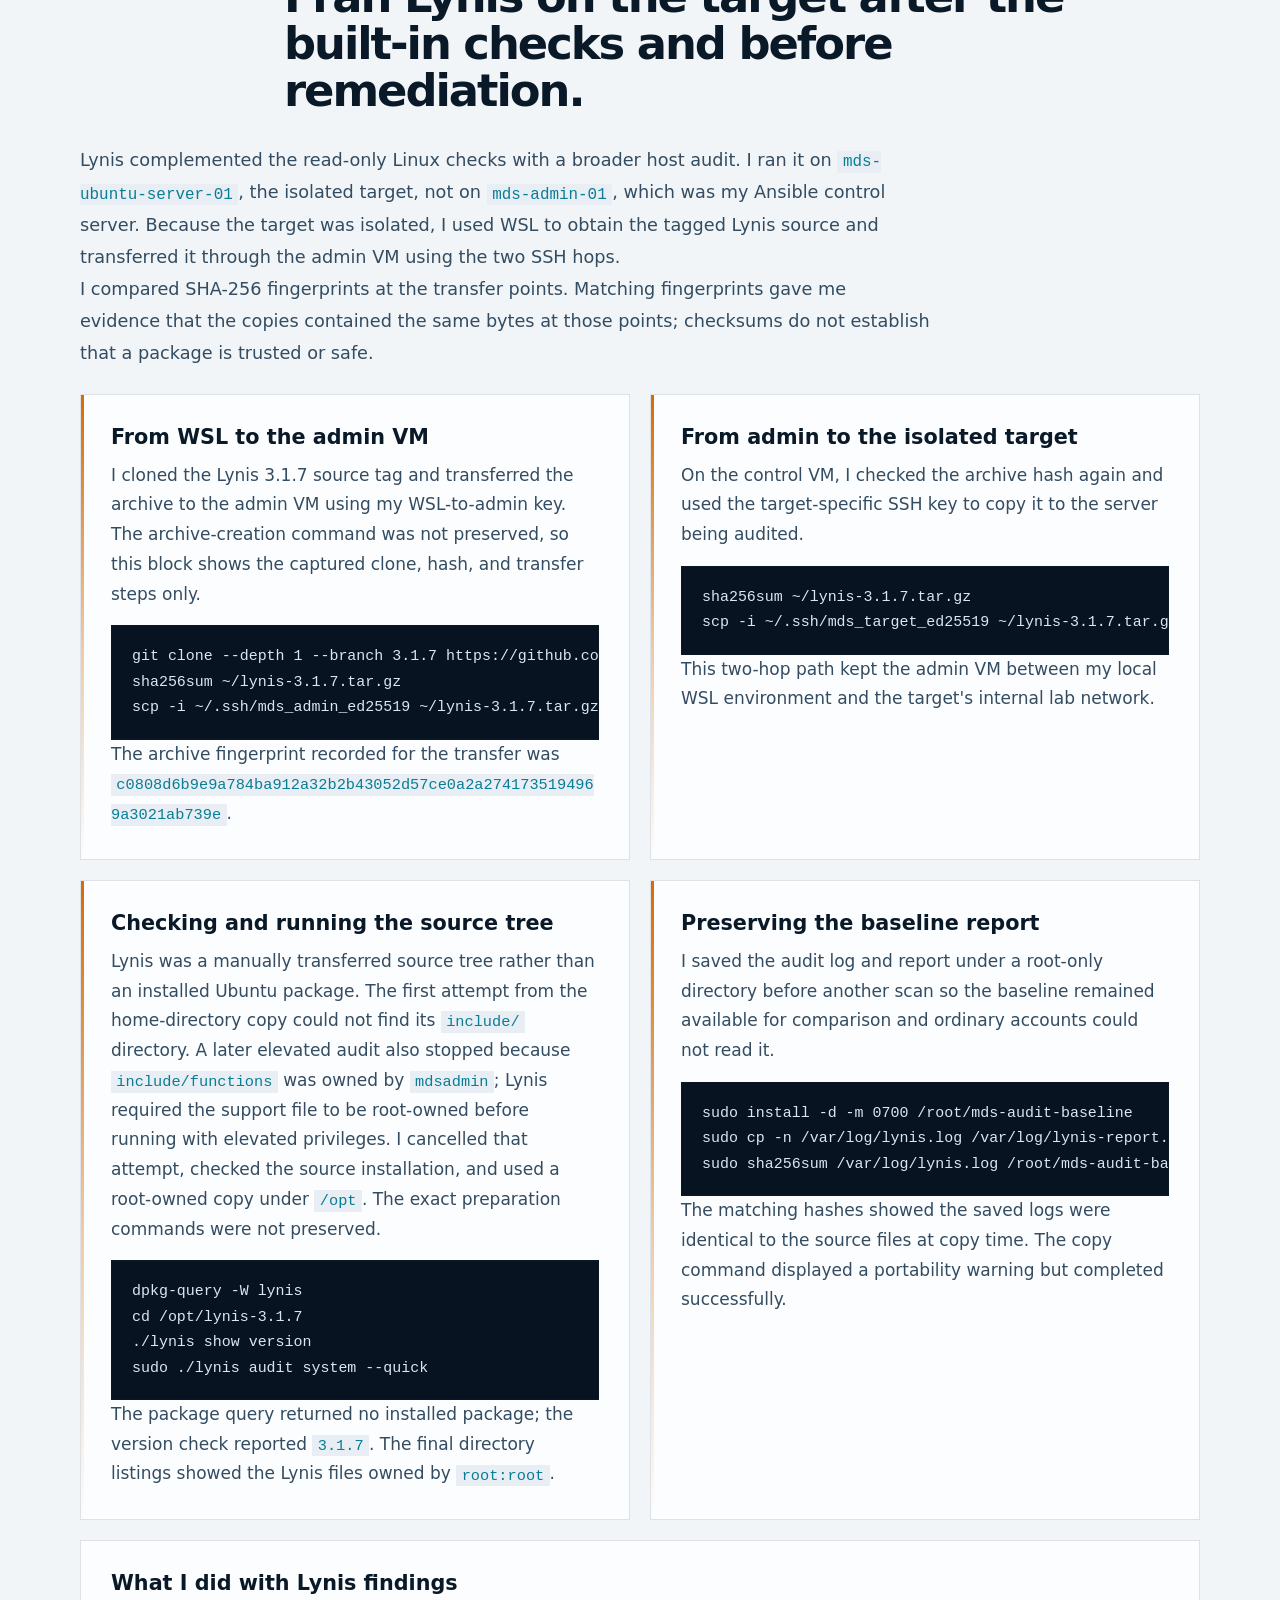
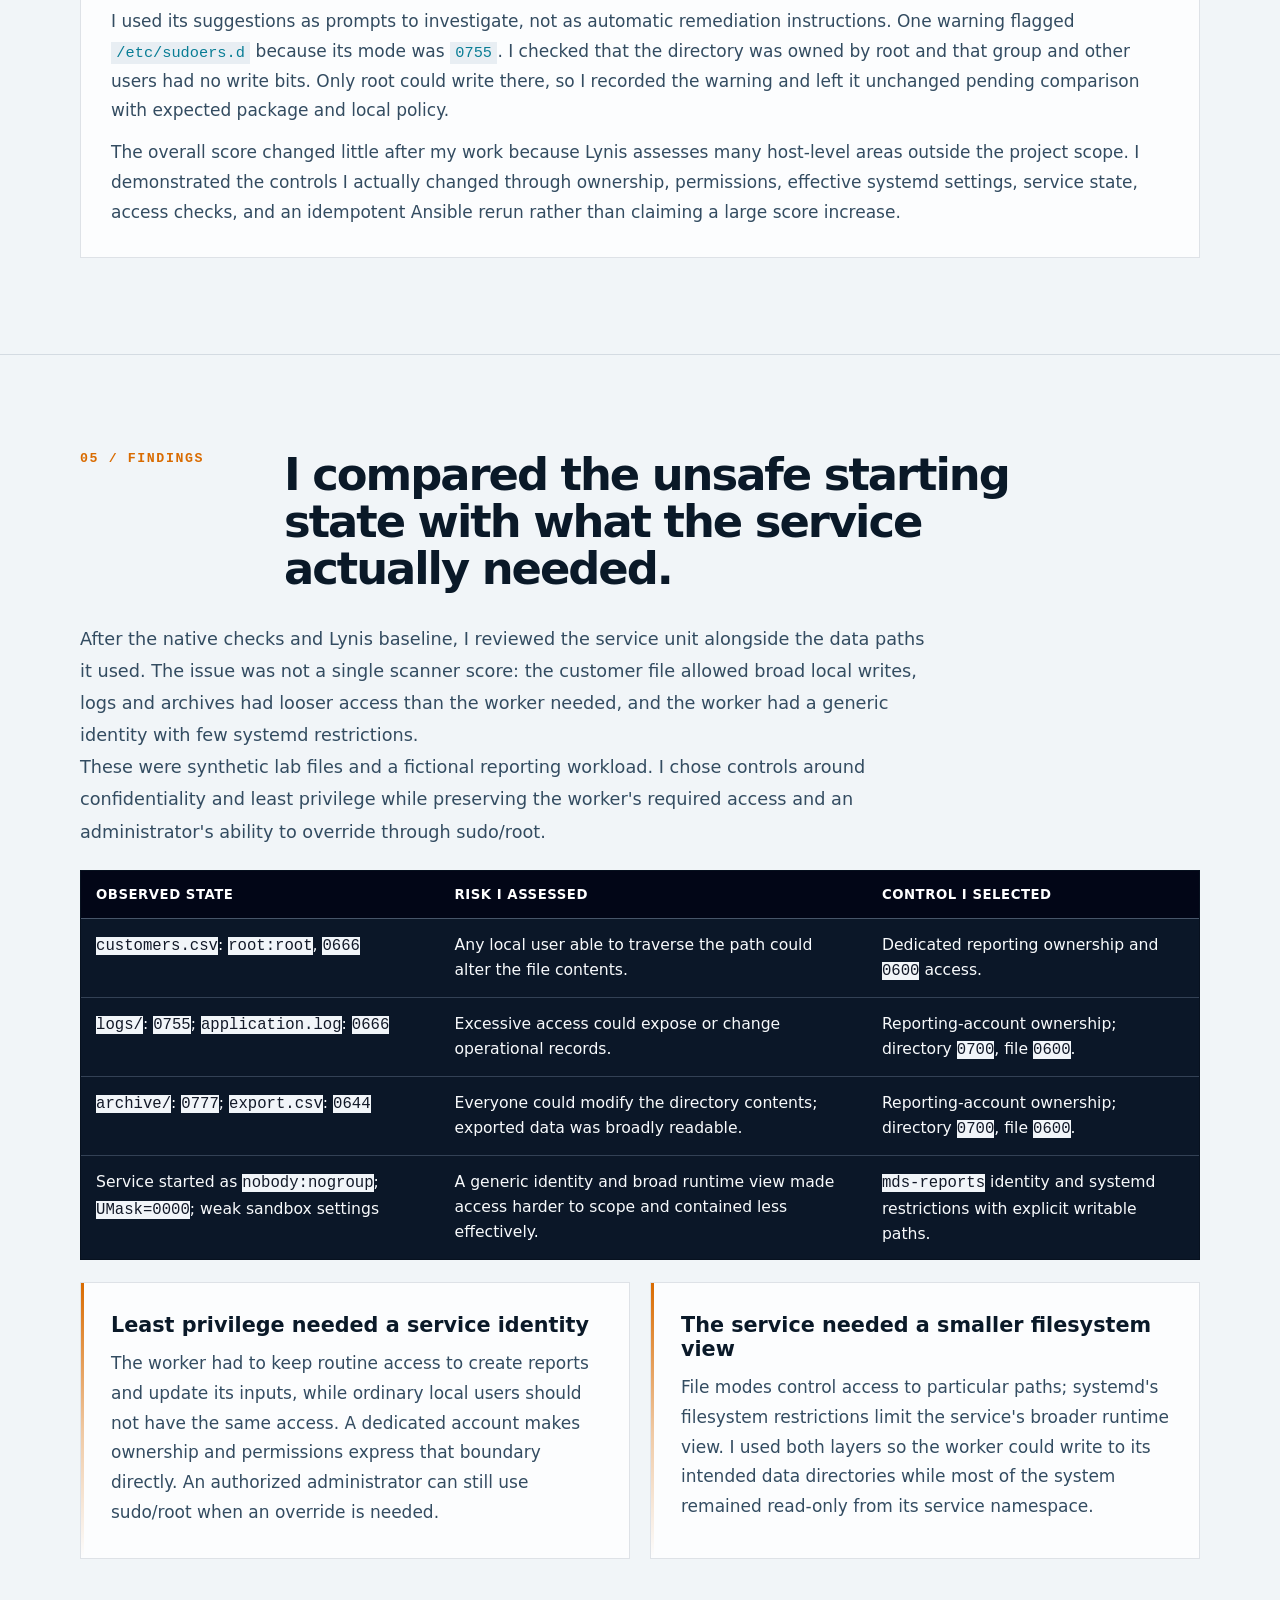
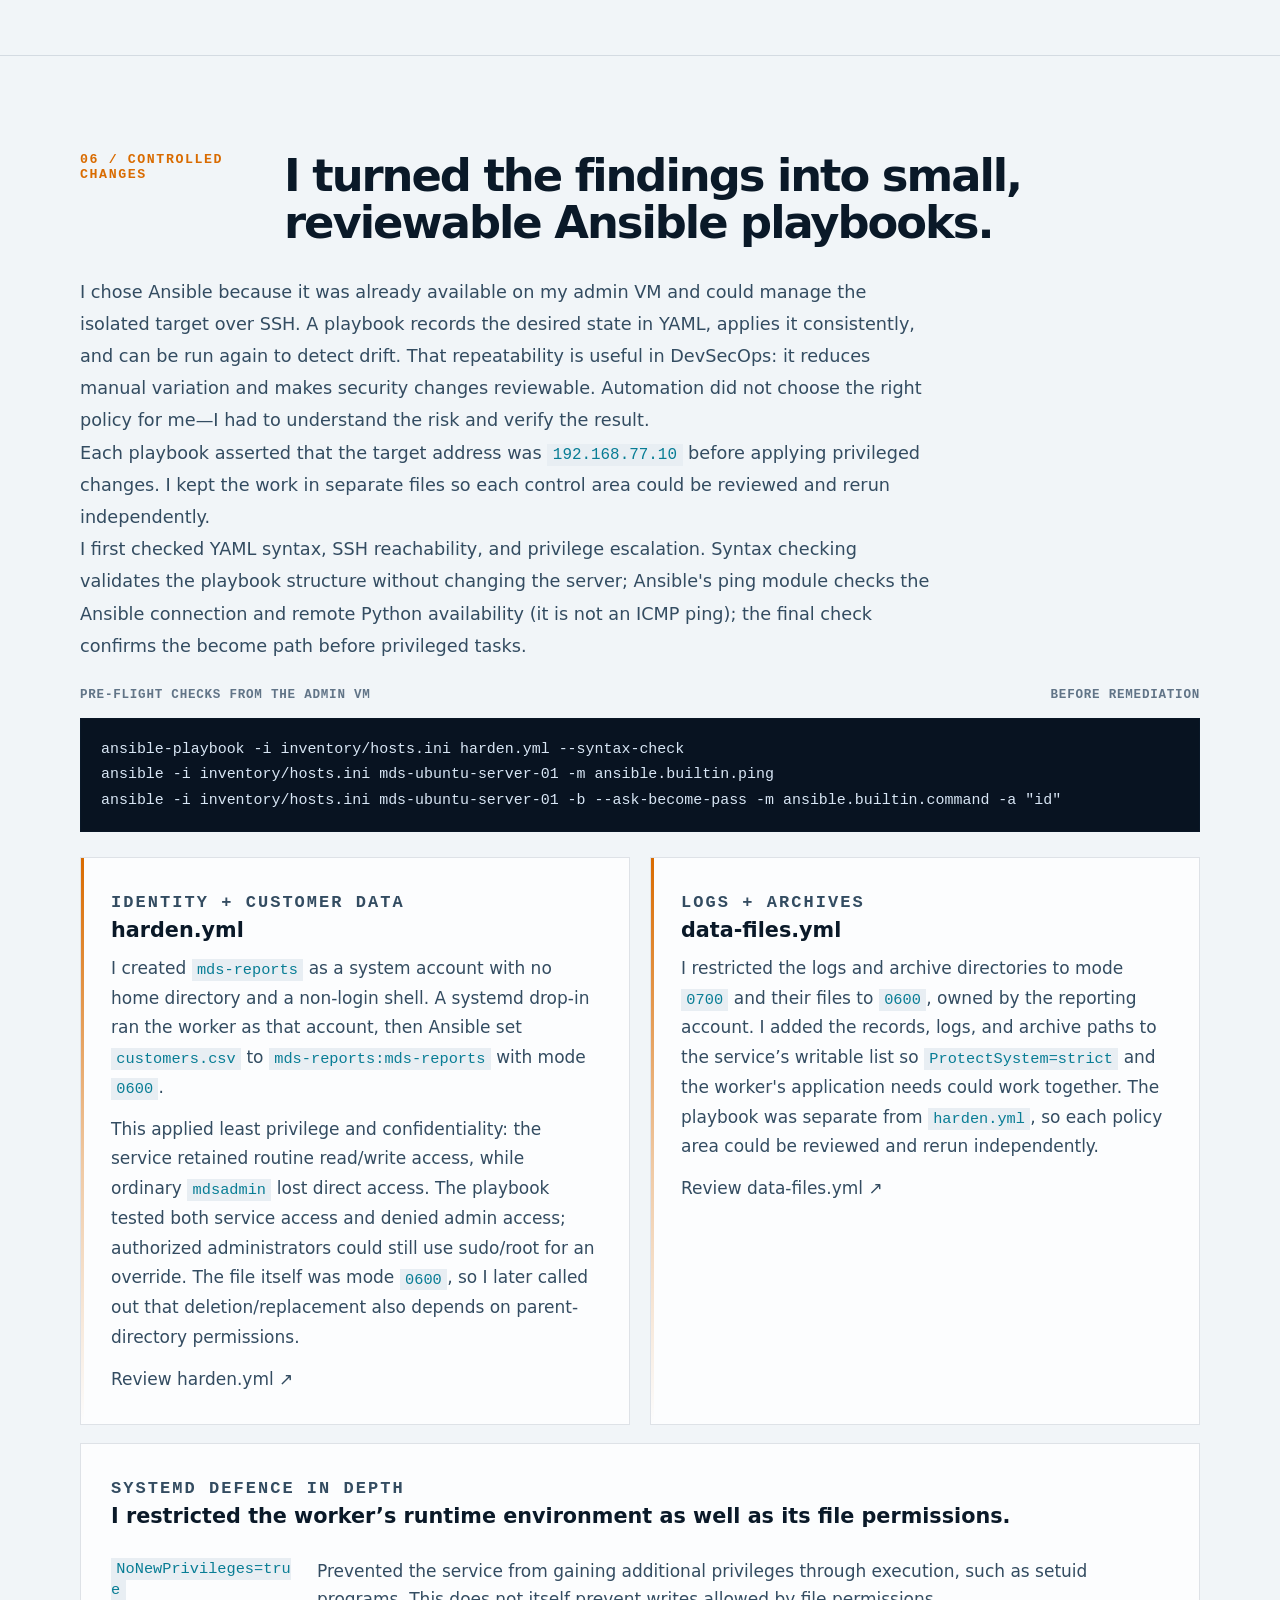
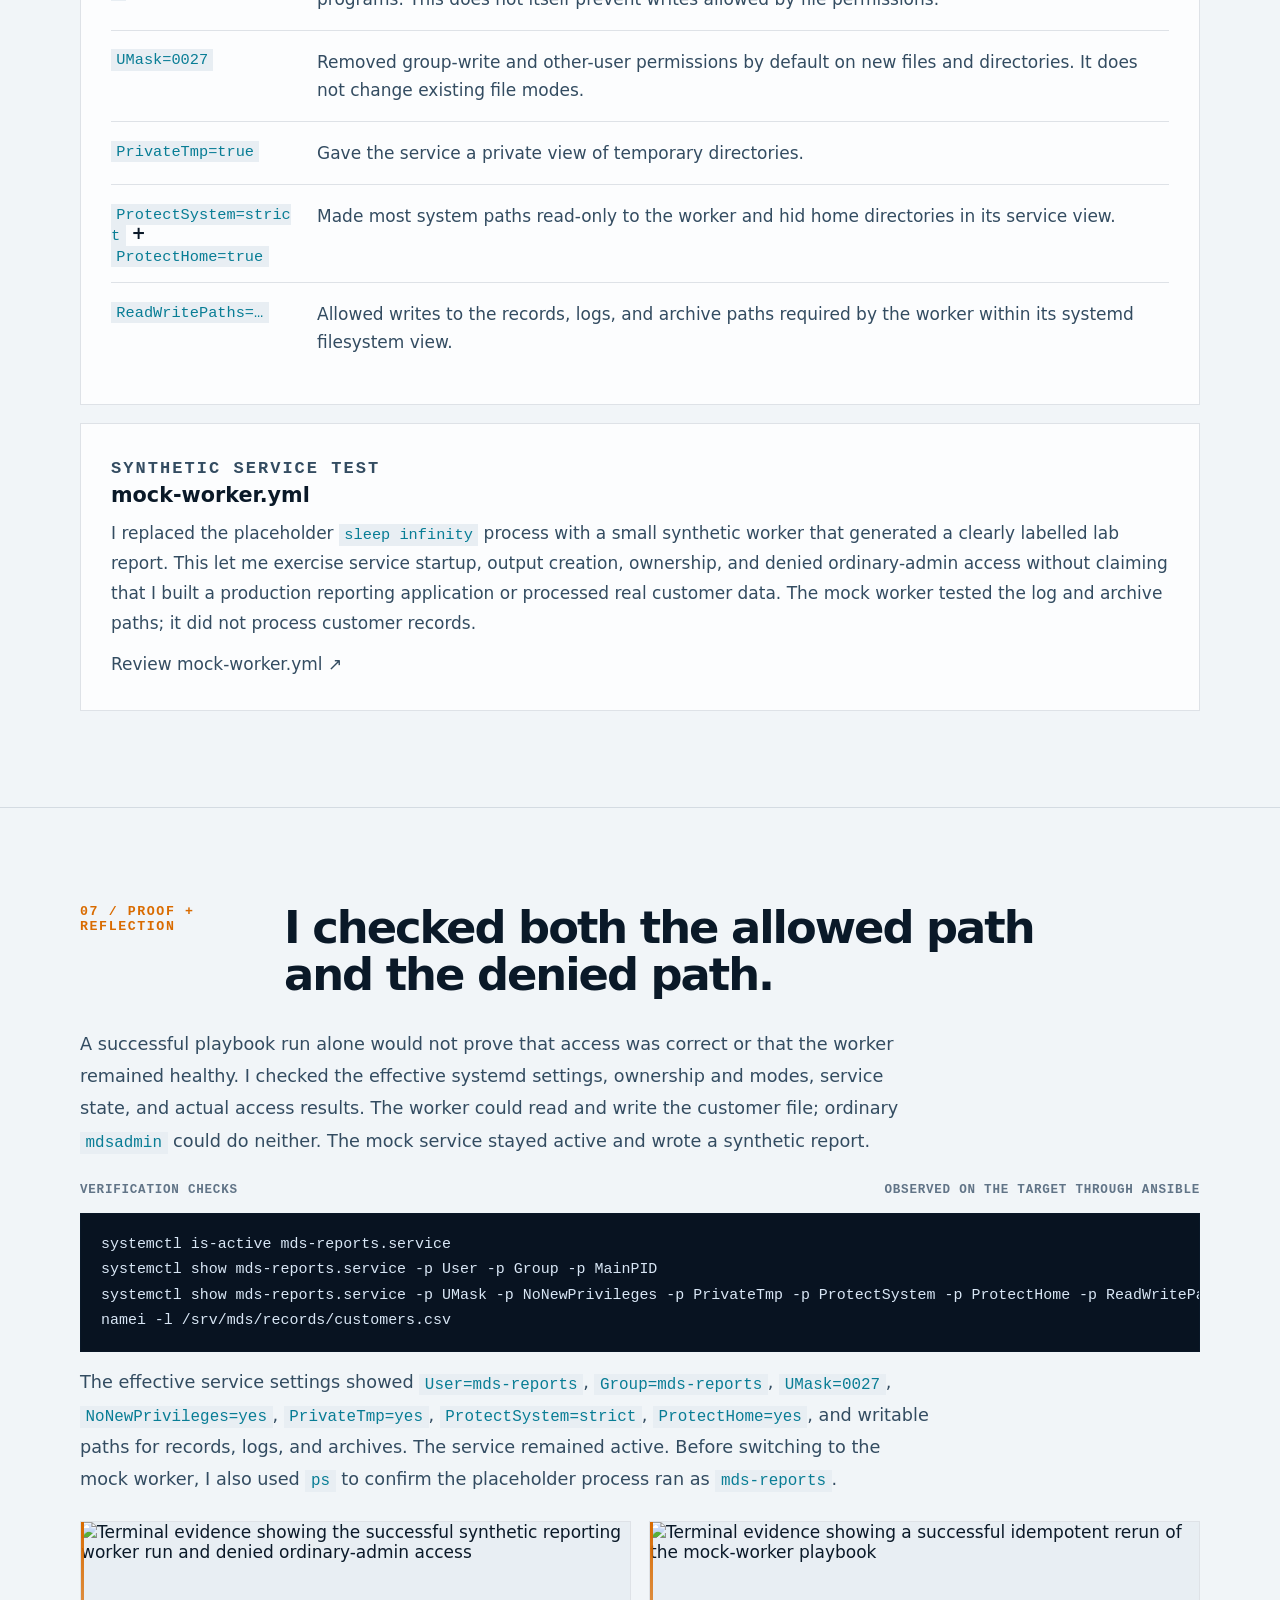
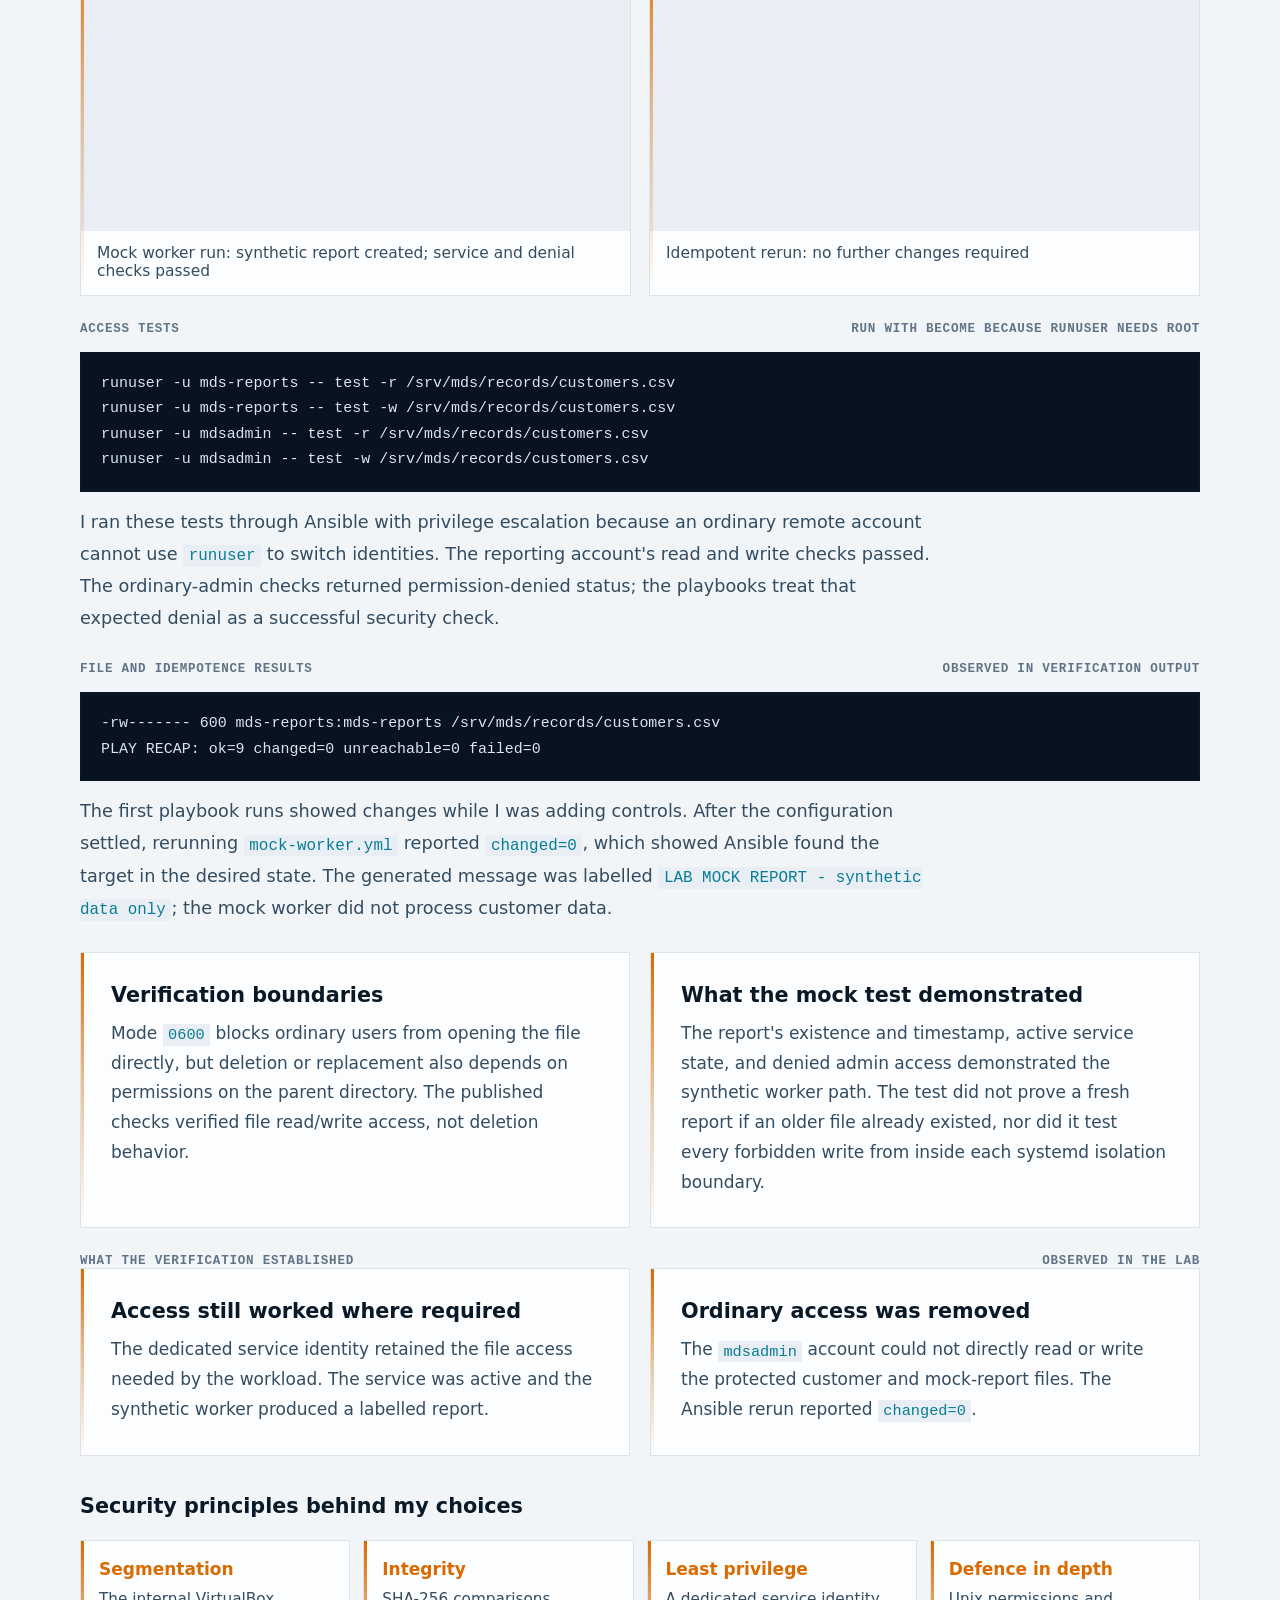
==== commit fadbafbf: "Wrap long fingerprints inside Meridian panels" ====
--- a/meridian/index.html
+++ b/meridian/index.html
@@ -46,6 +46,8 @@
       .story-prose strong { color: var(--text); }
       .story-grid-two { display: grid; grid-template-columns: repeat(2, minmax(0,1fr)); gap: 20px; }
       .story-panel { padding: clamp(20px, 3vw, 30px); border: 1px solid var(--line); border-radius: 18px; background: var(--surface); }
+      .story-panel { min-width: 0; }
+      .story-panel code { overflow-wrap: anywhere; }
       .story-panel p { color: var(--muted-strong); font-size: 1rem; line-height: 1.75; }
       .story-panel p + p { margin-top: 12px; }
       .story-chip-list { display: flex; flex-wrap: wrap; gap: 9px; margin-top: 18px; }
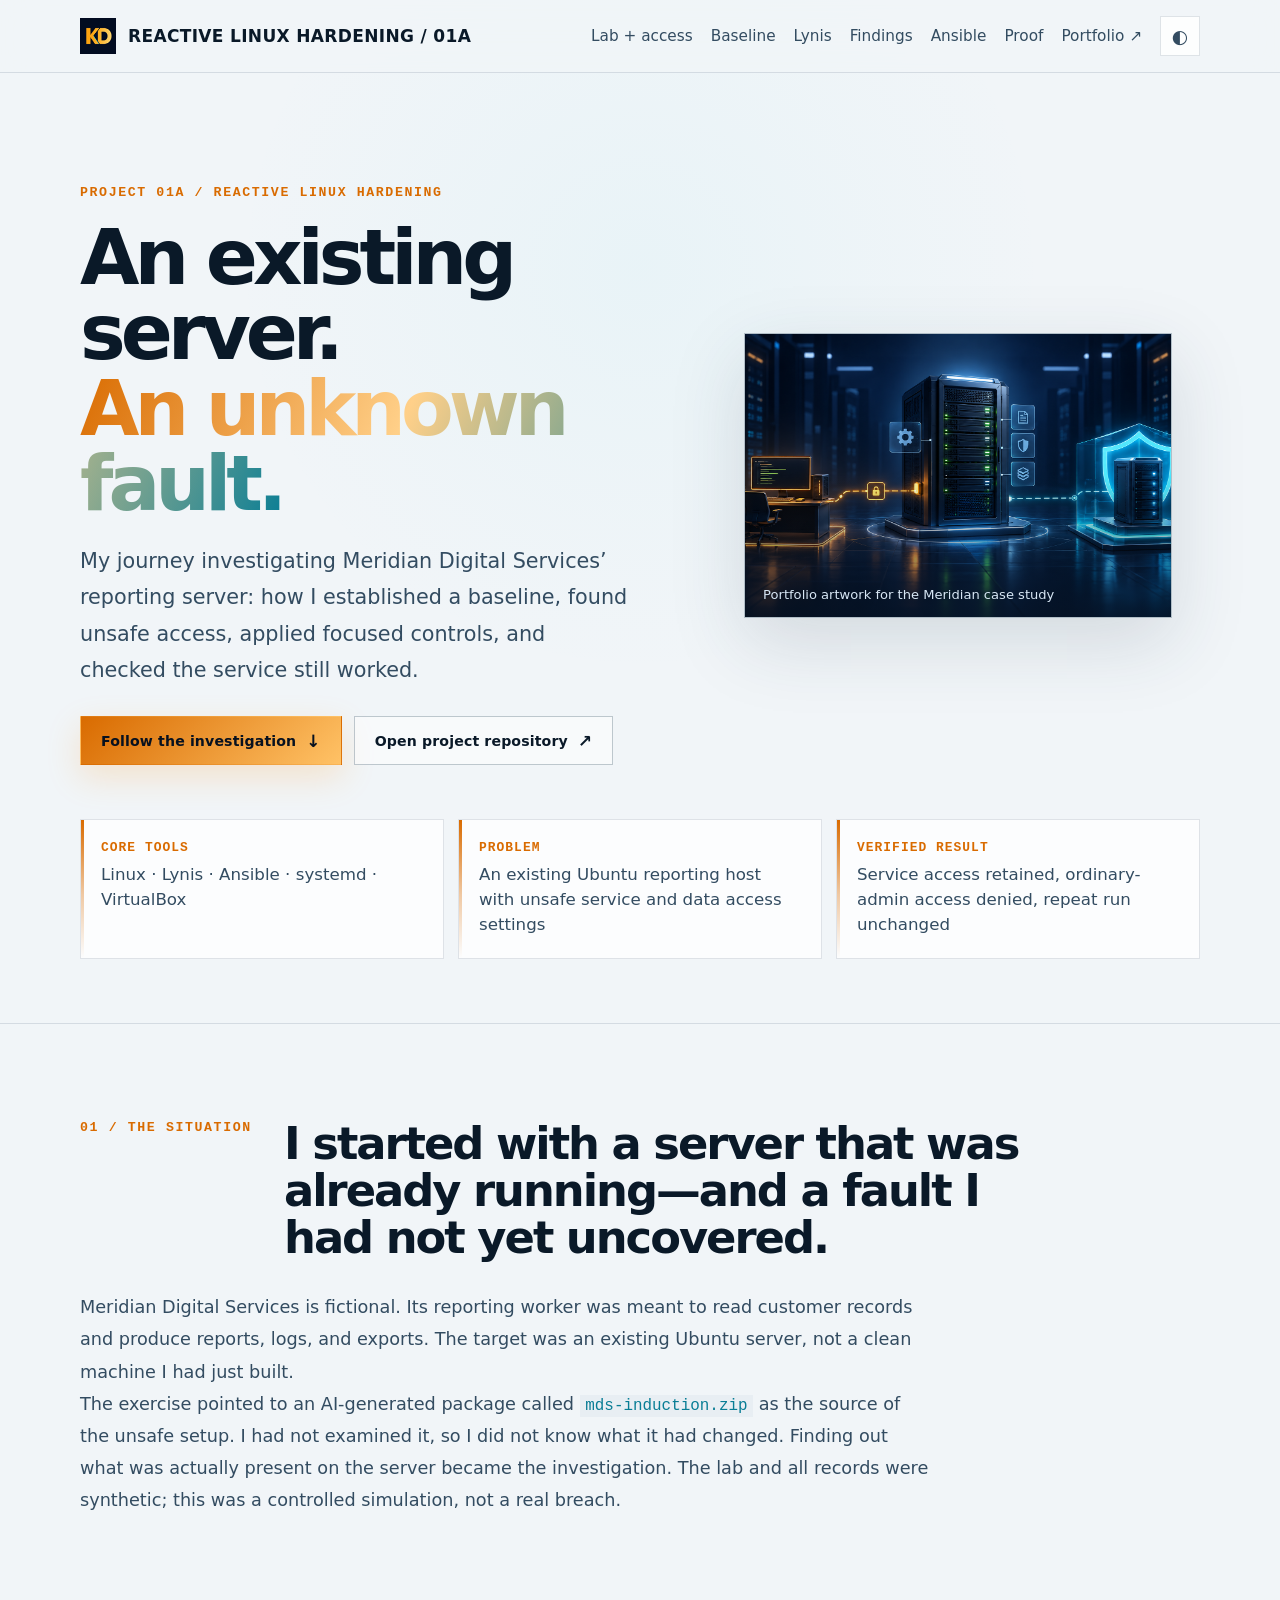
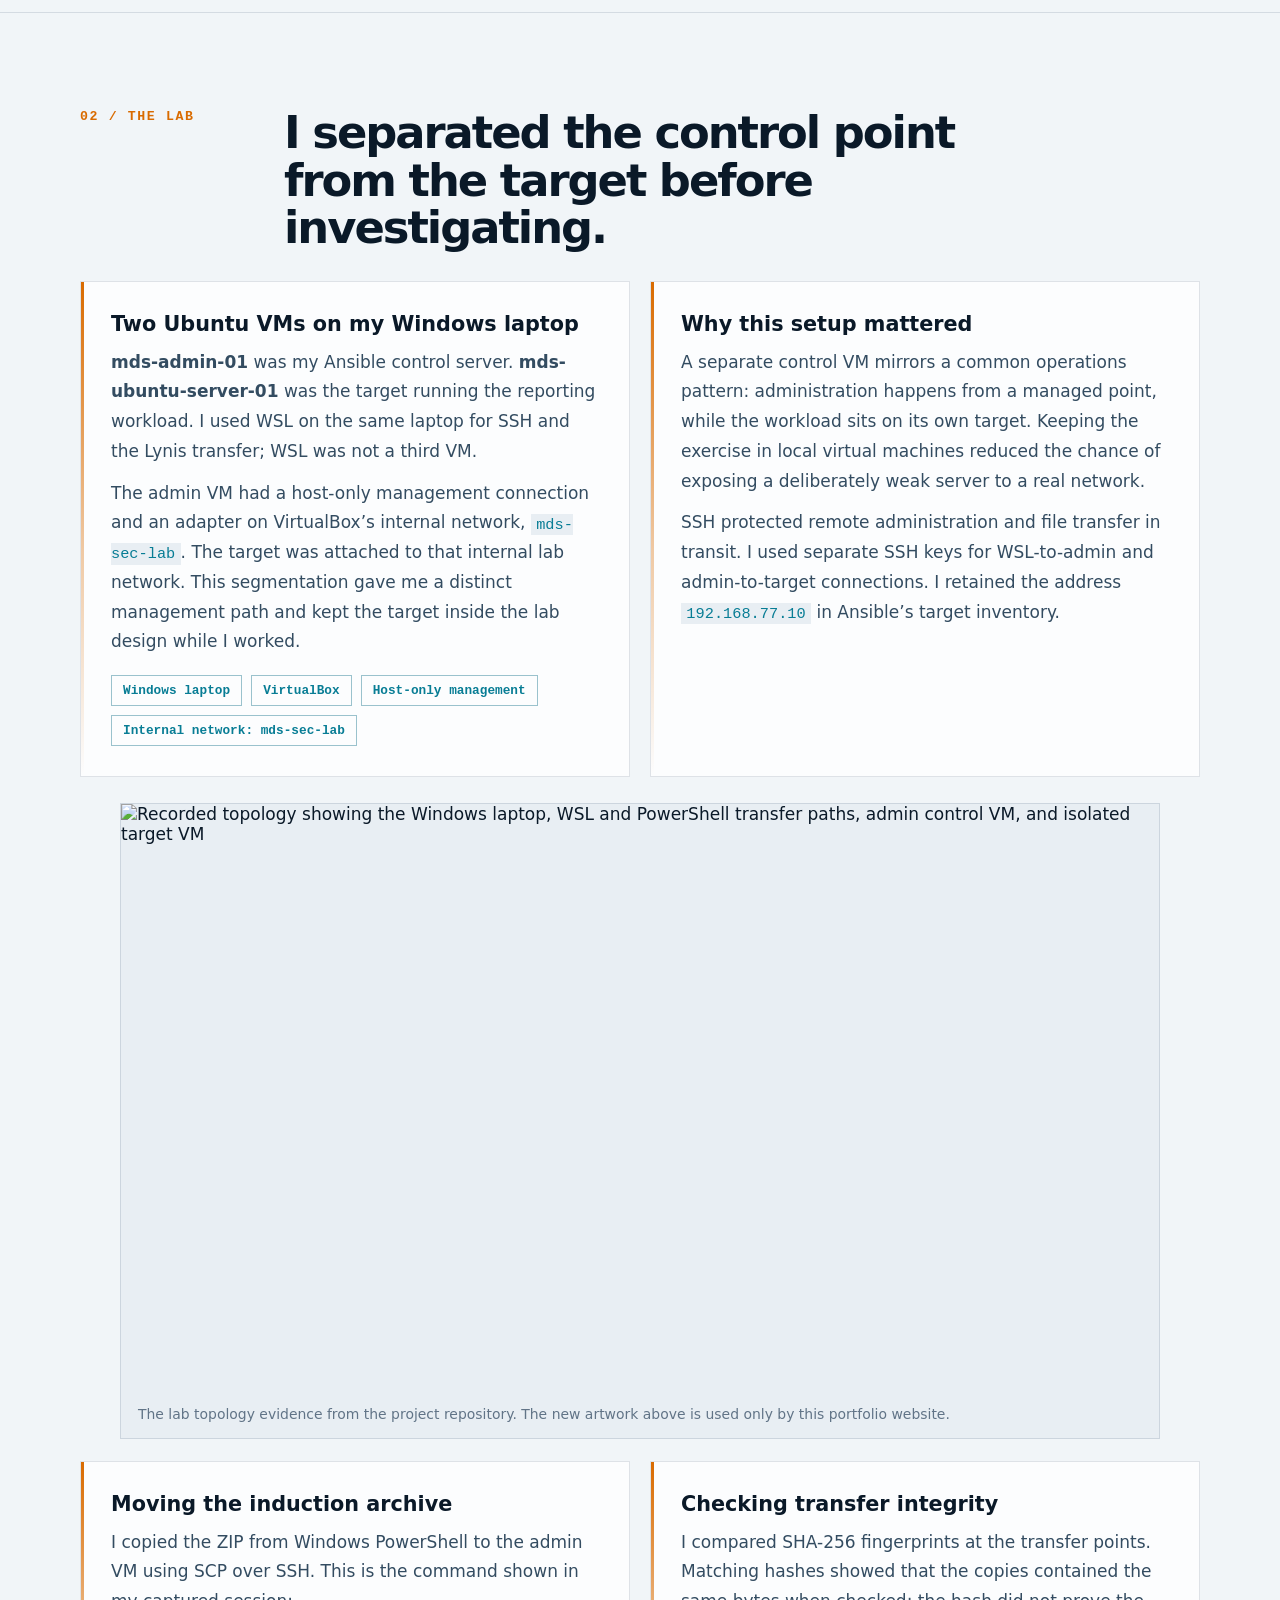
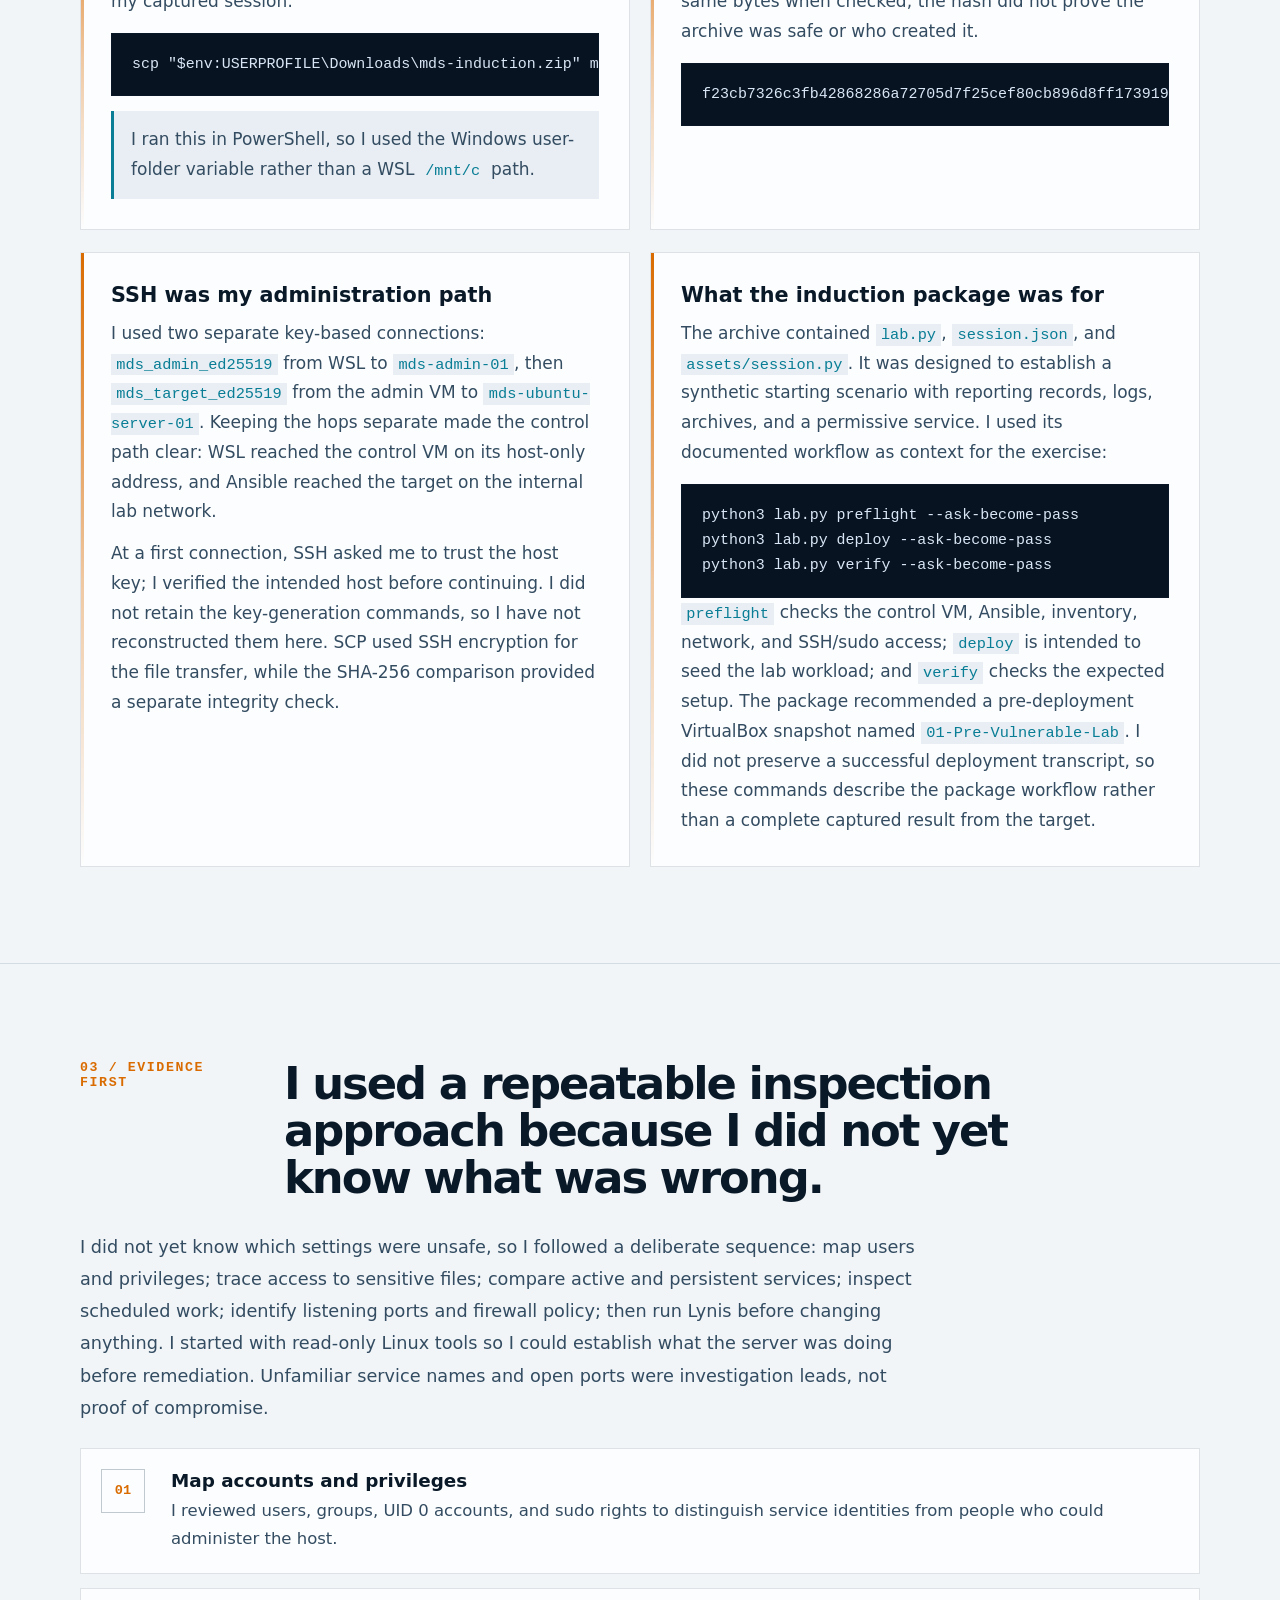
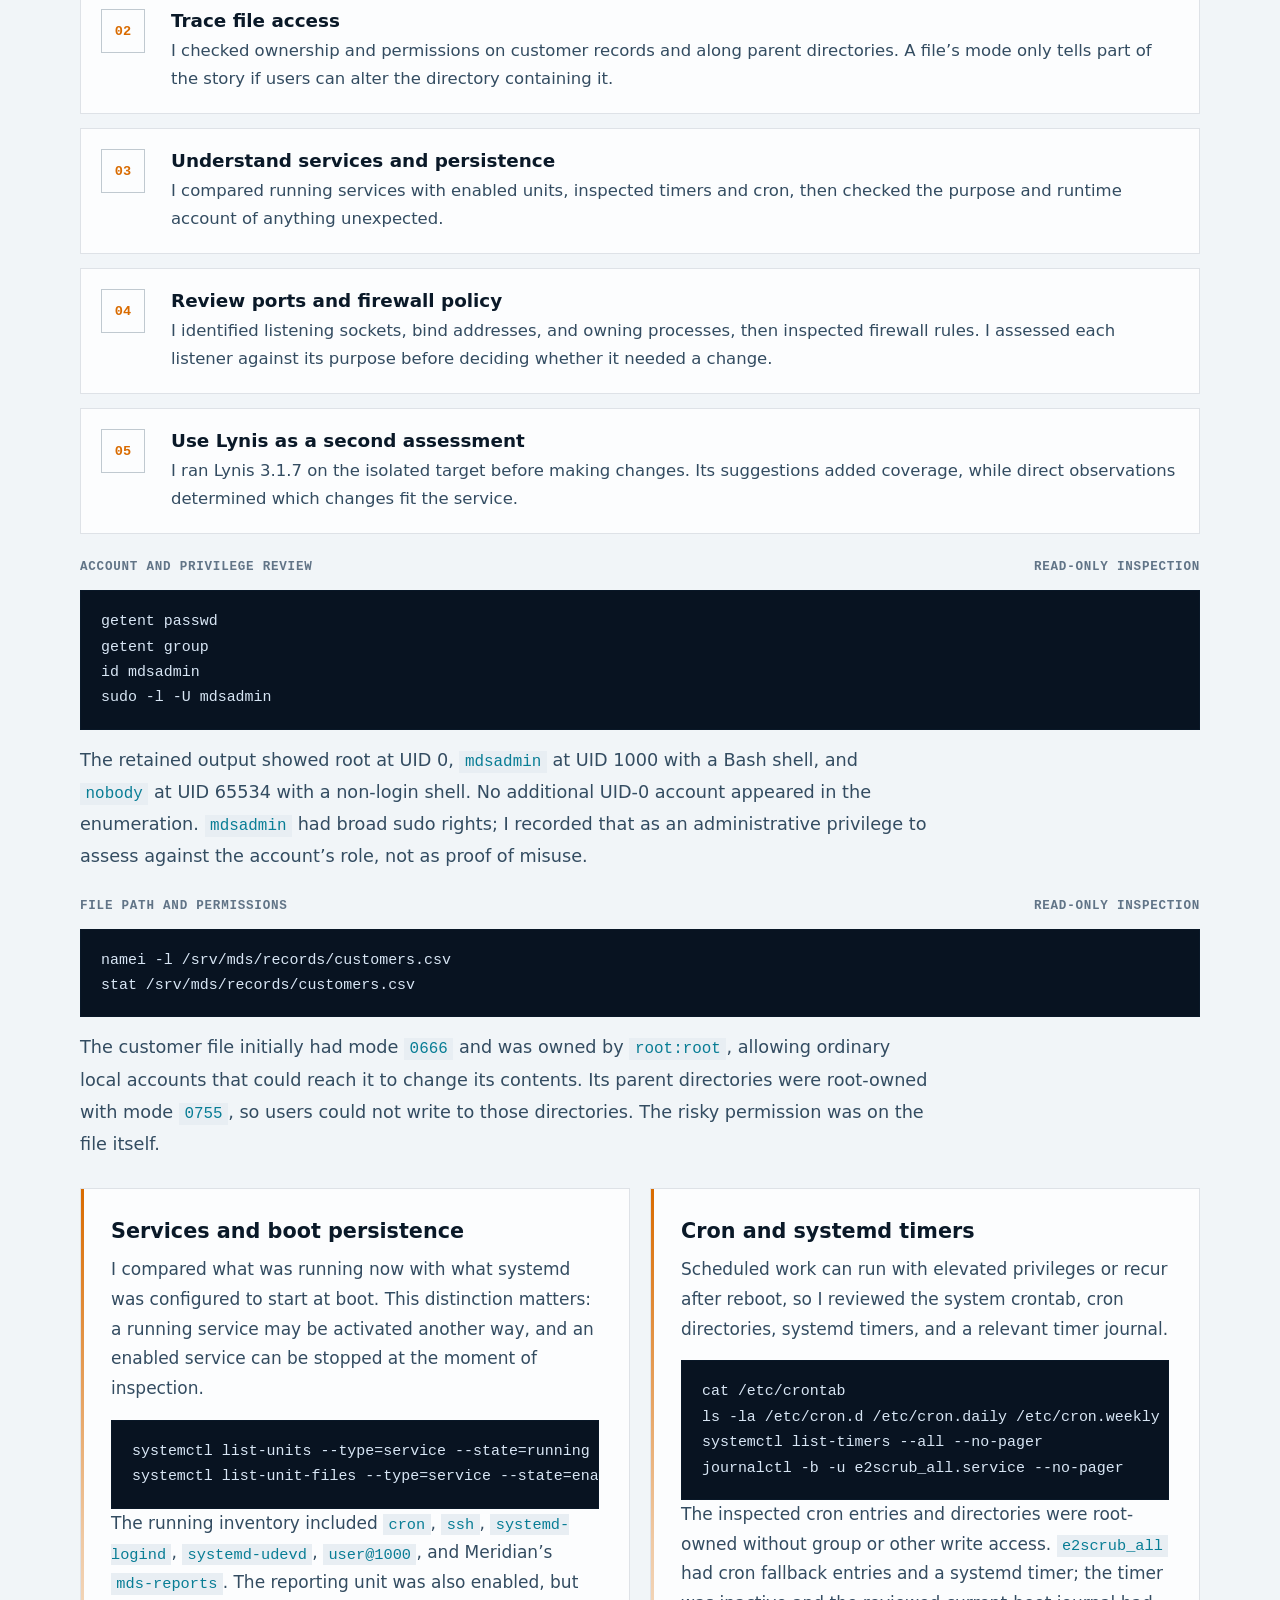
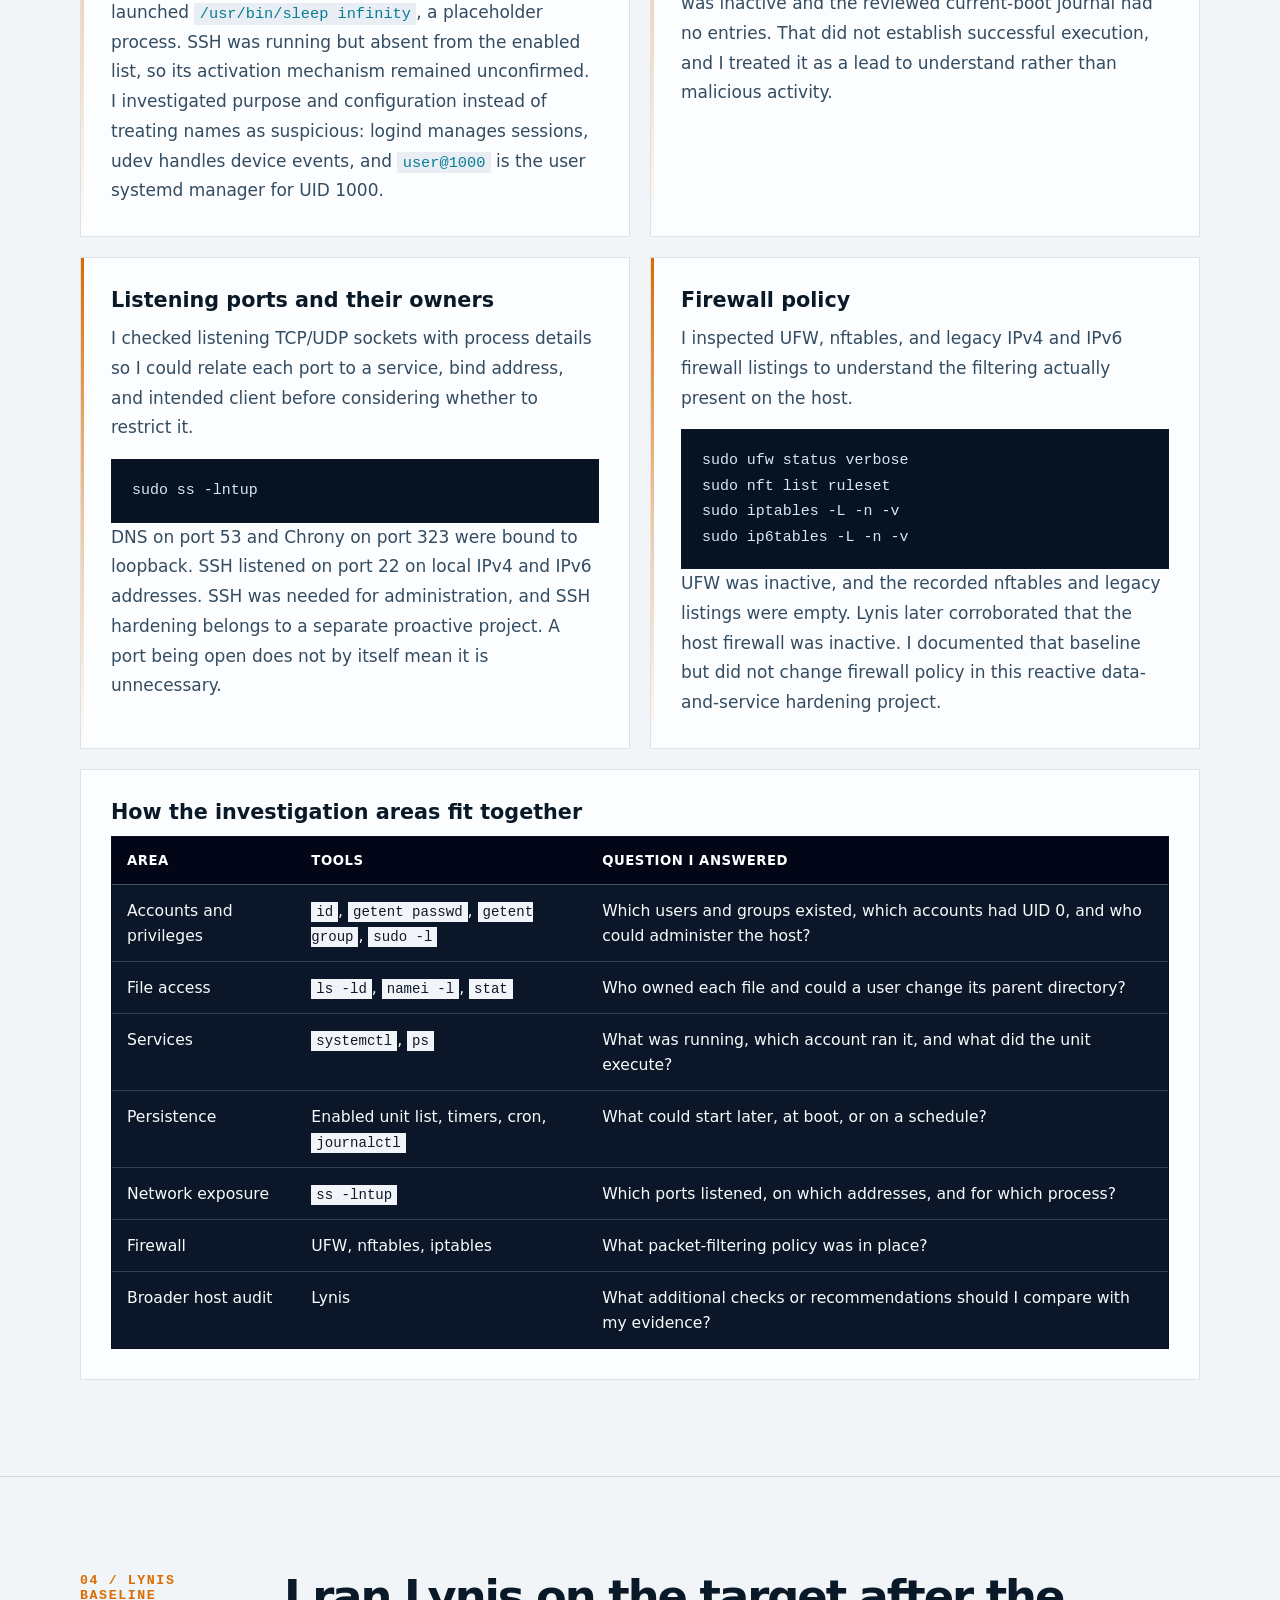
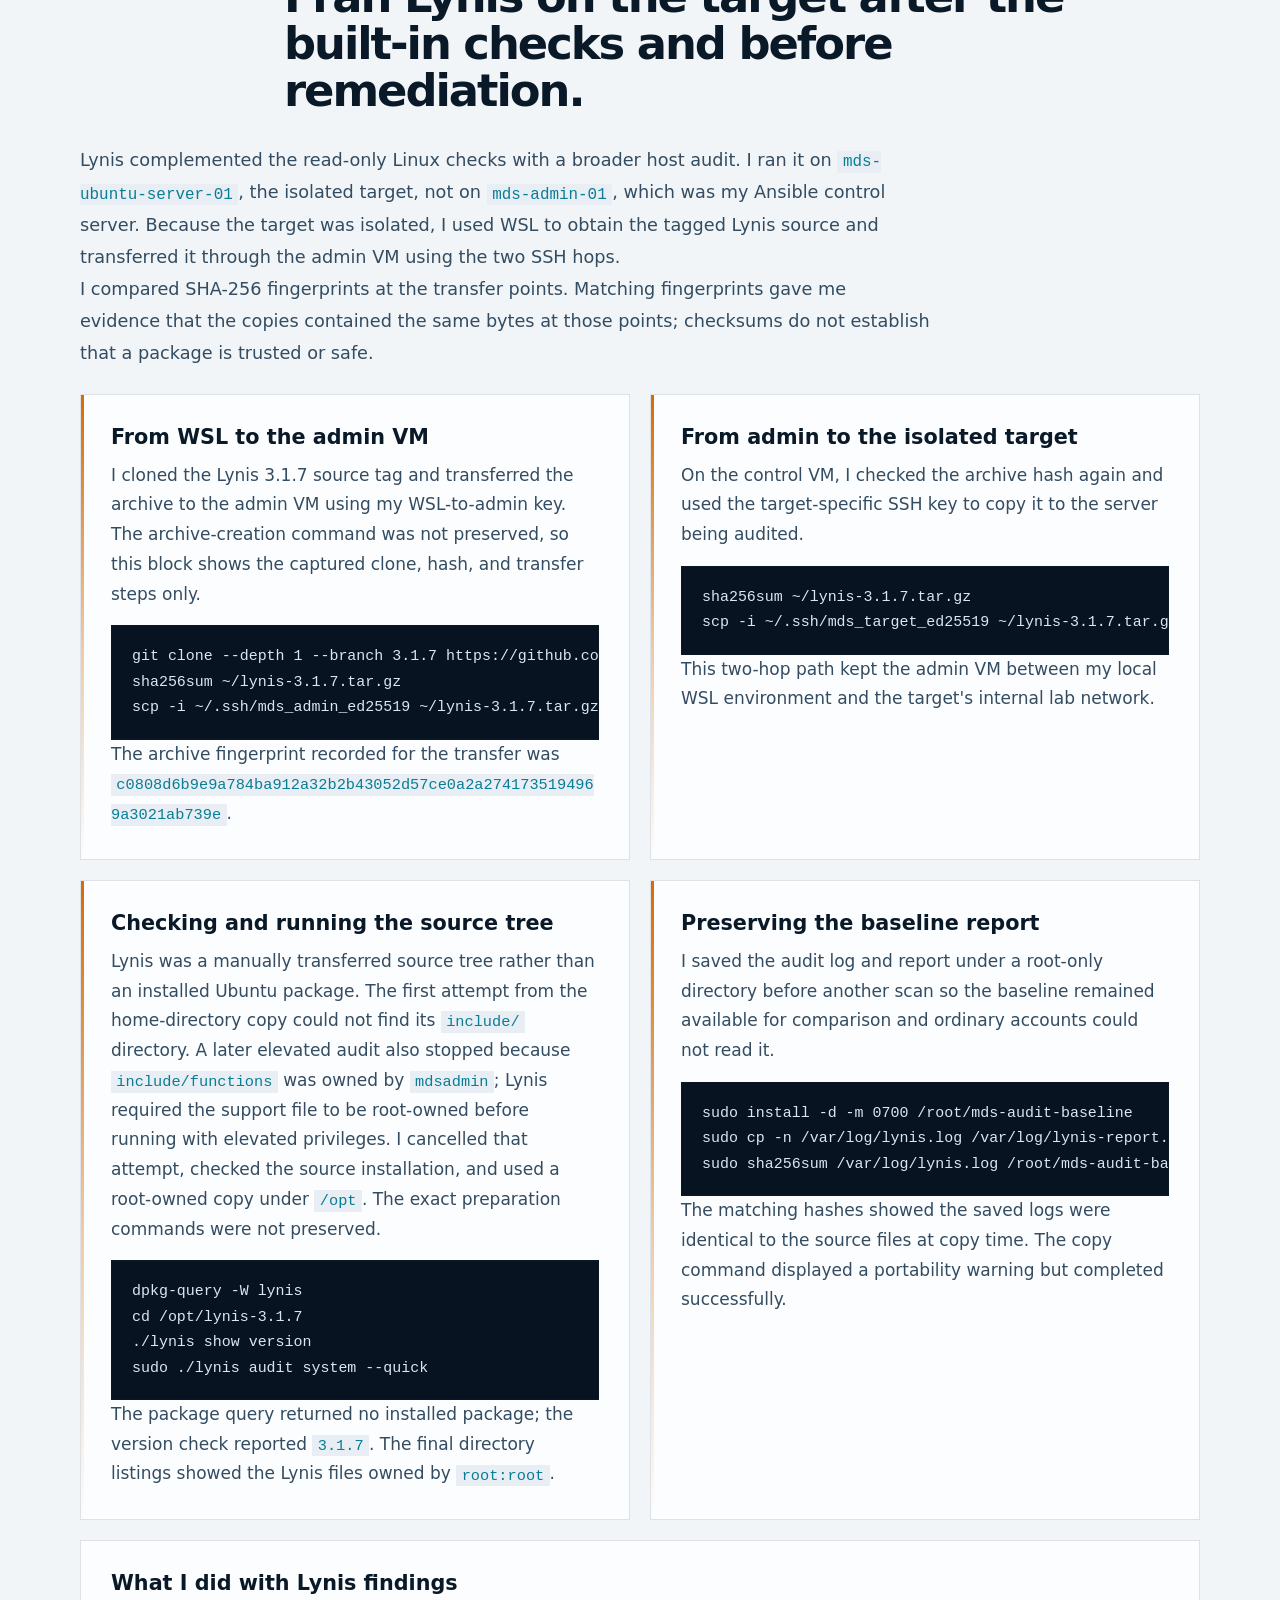
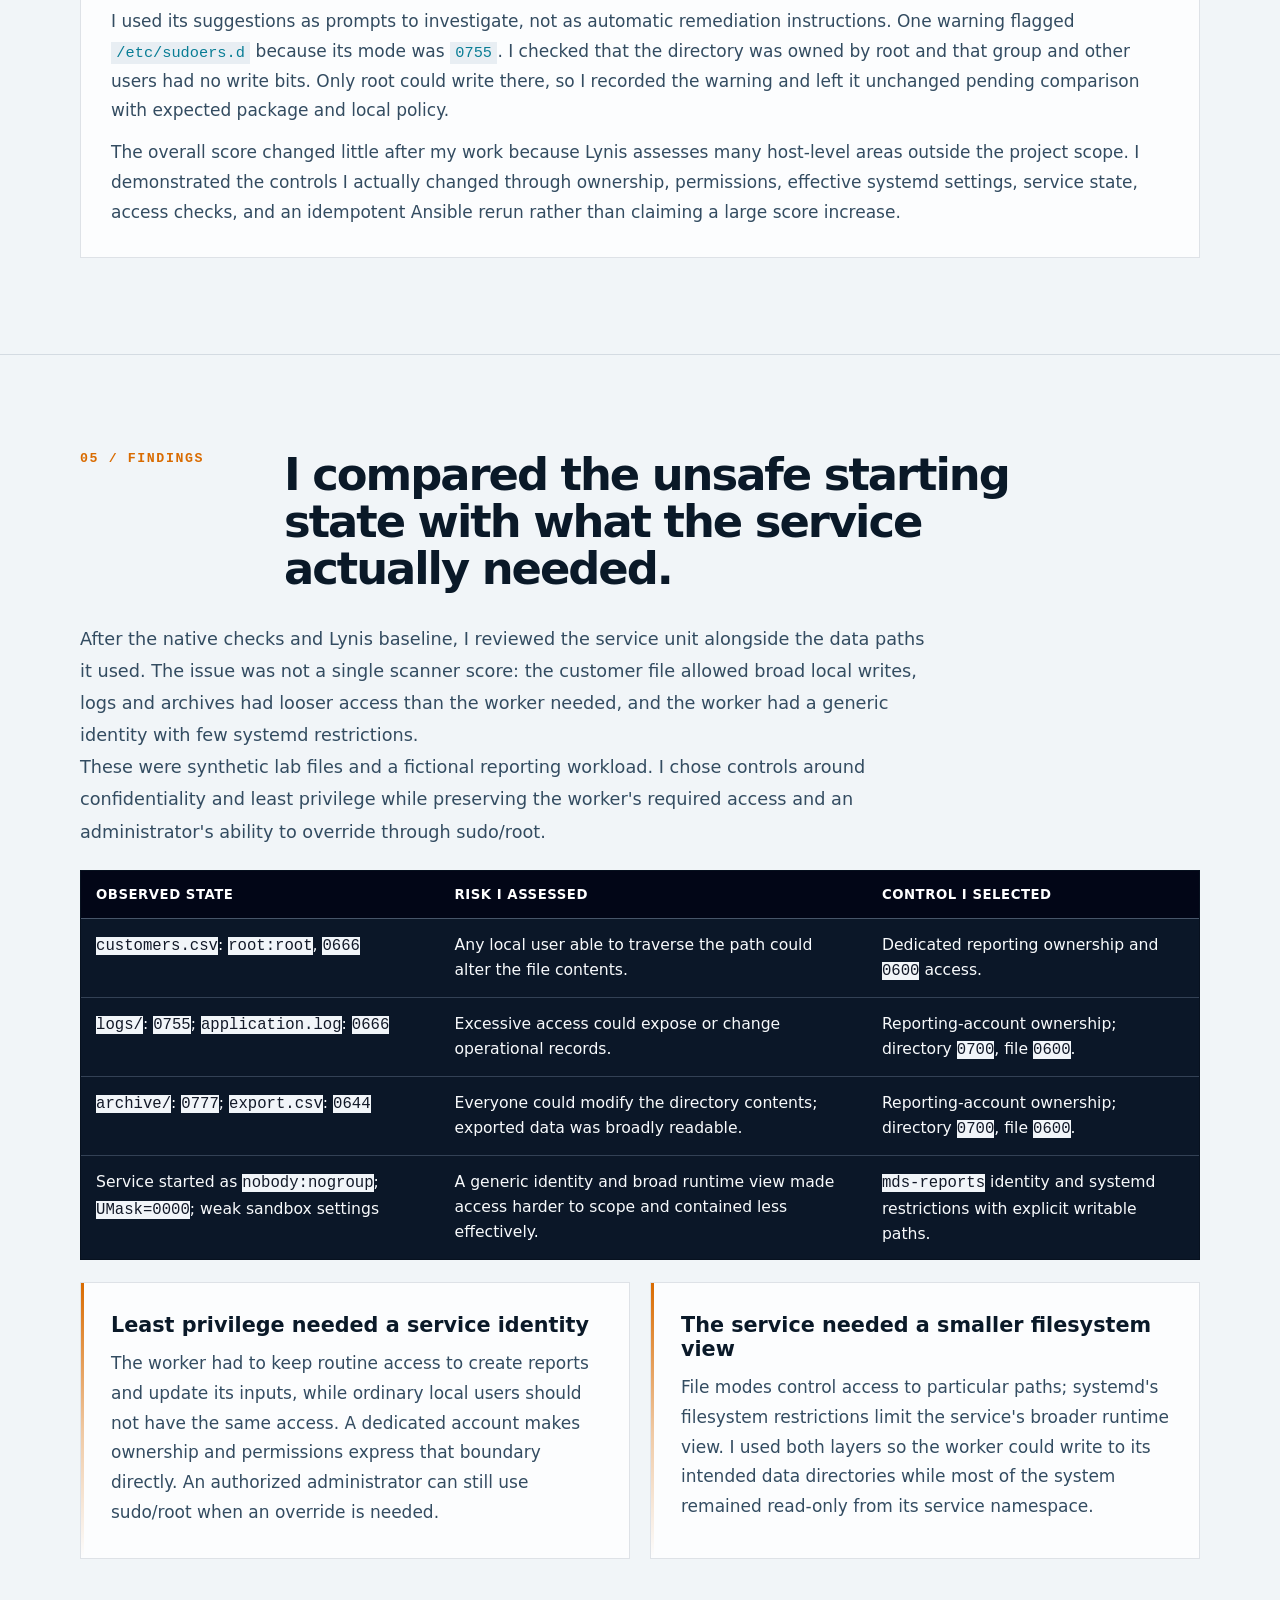
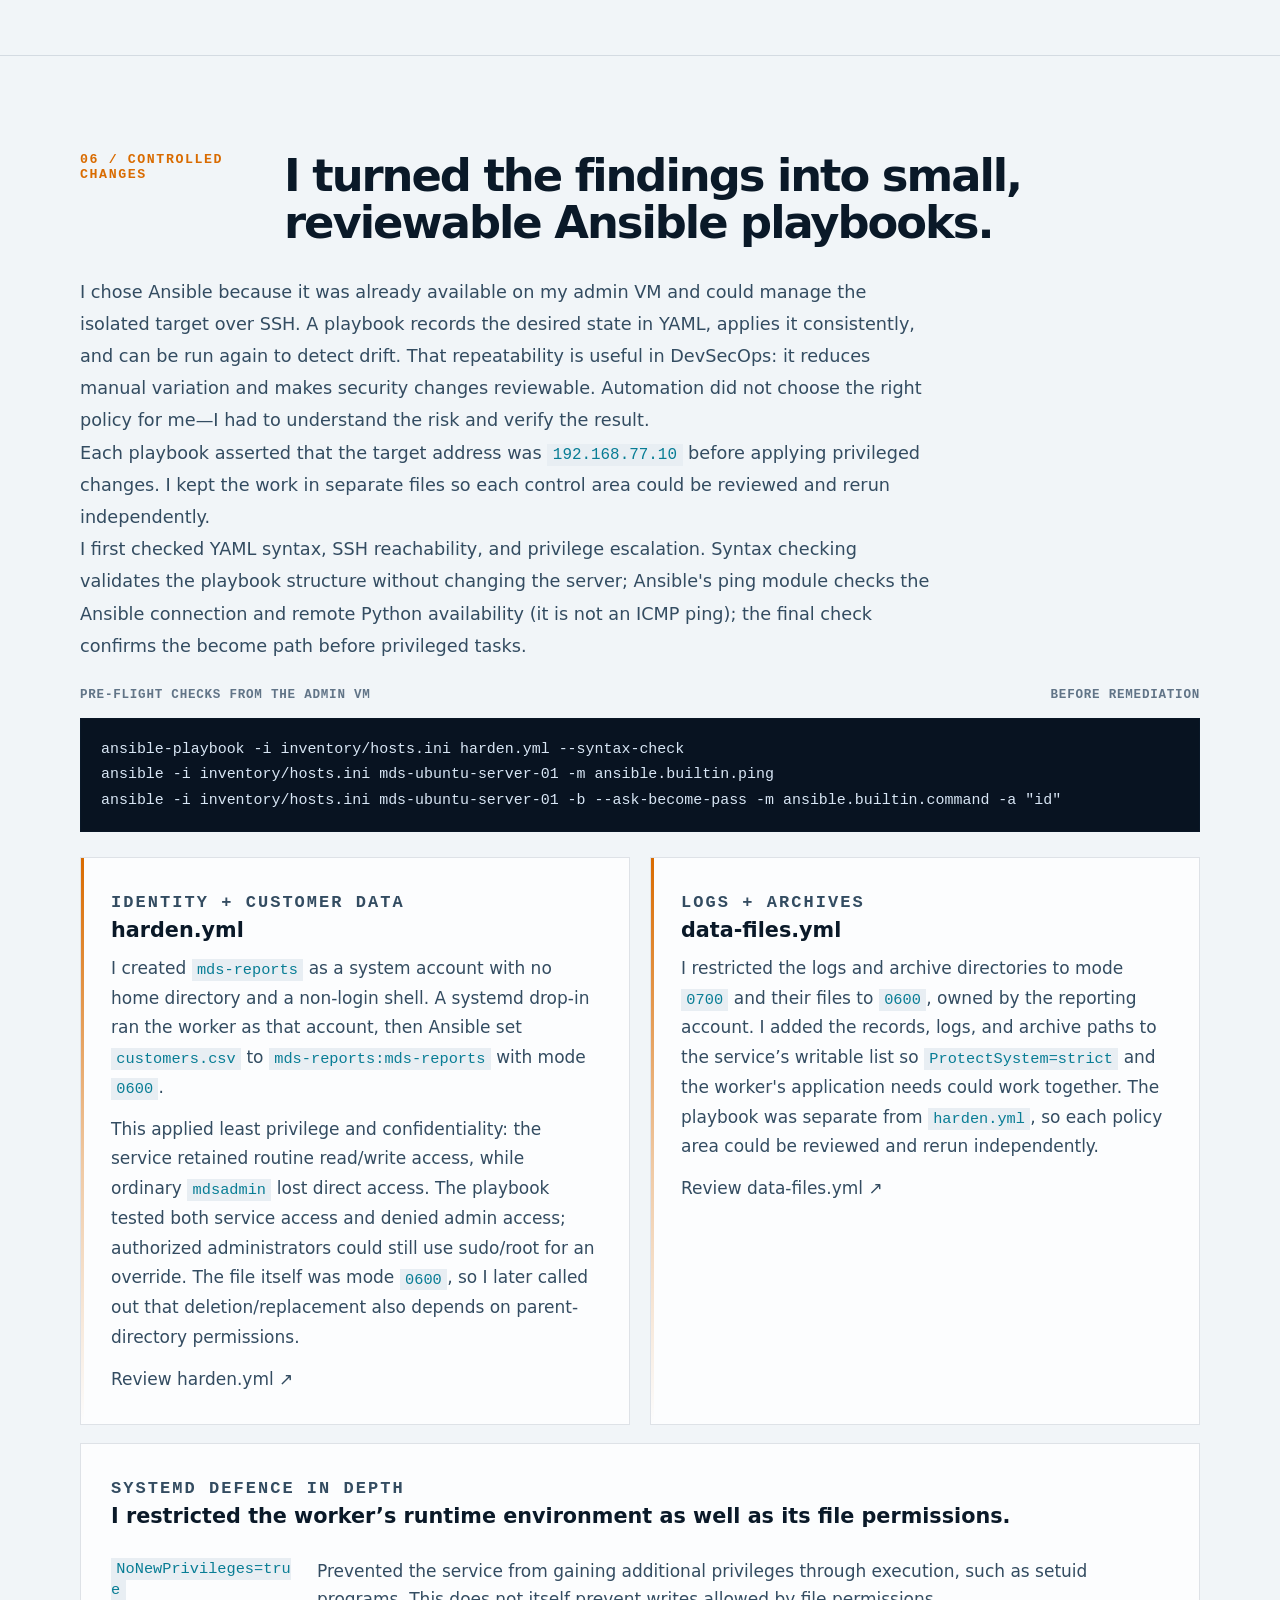
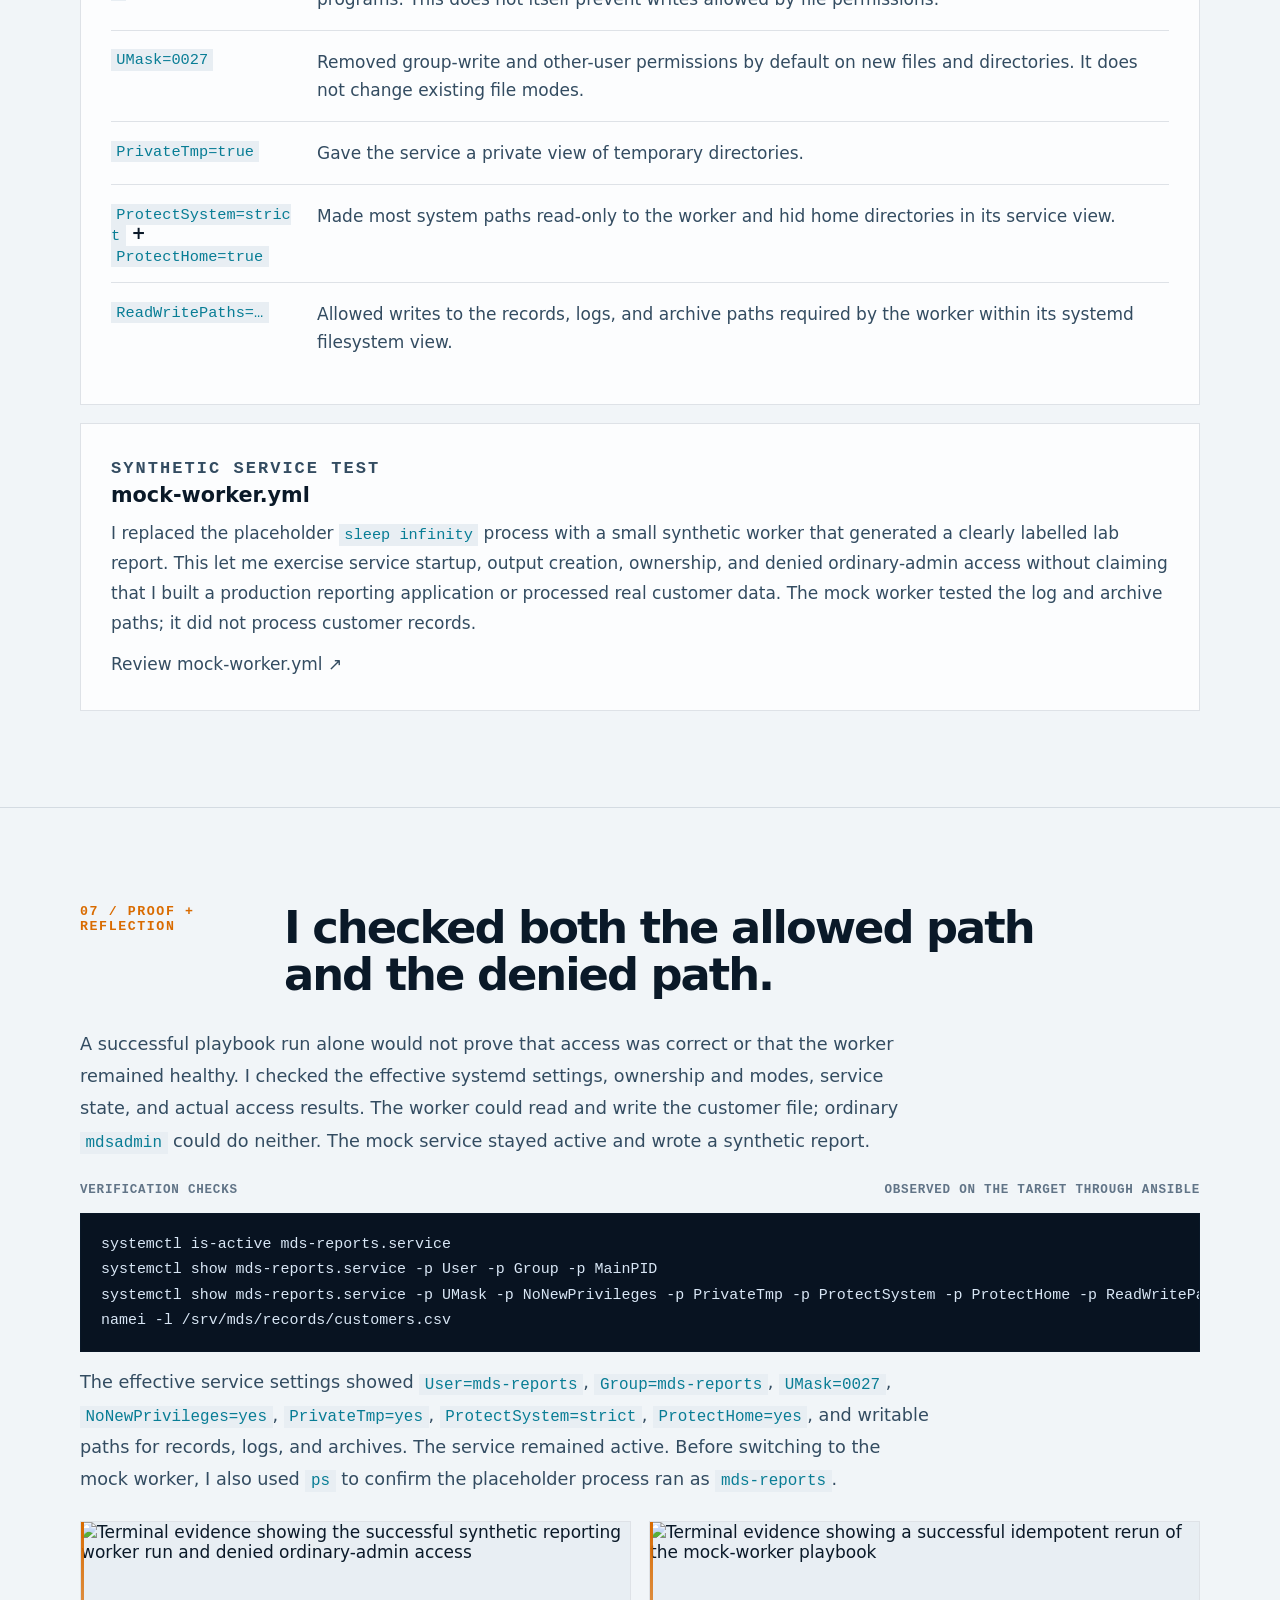
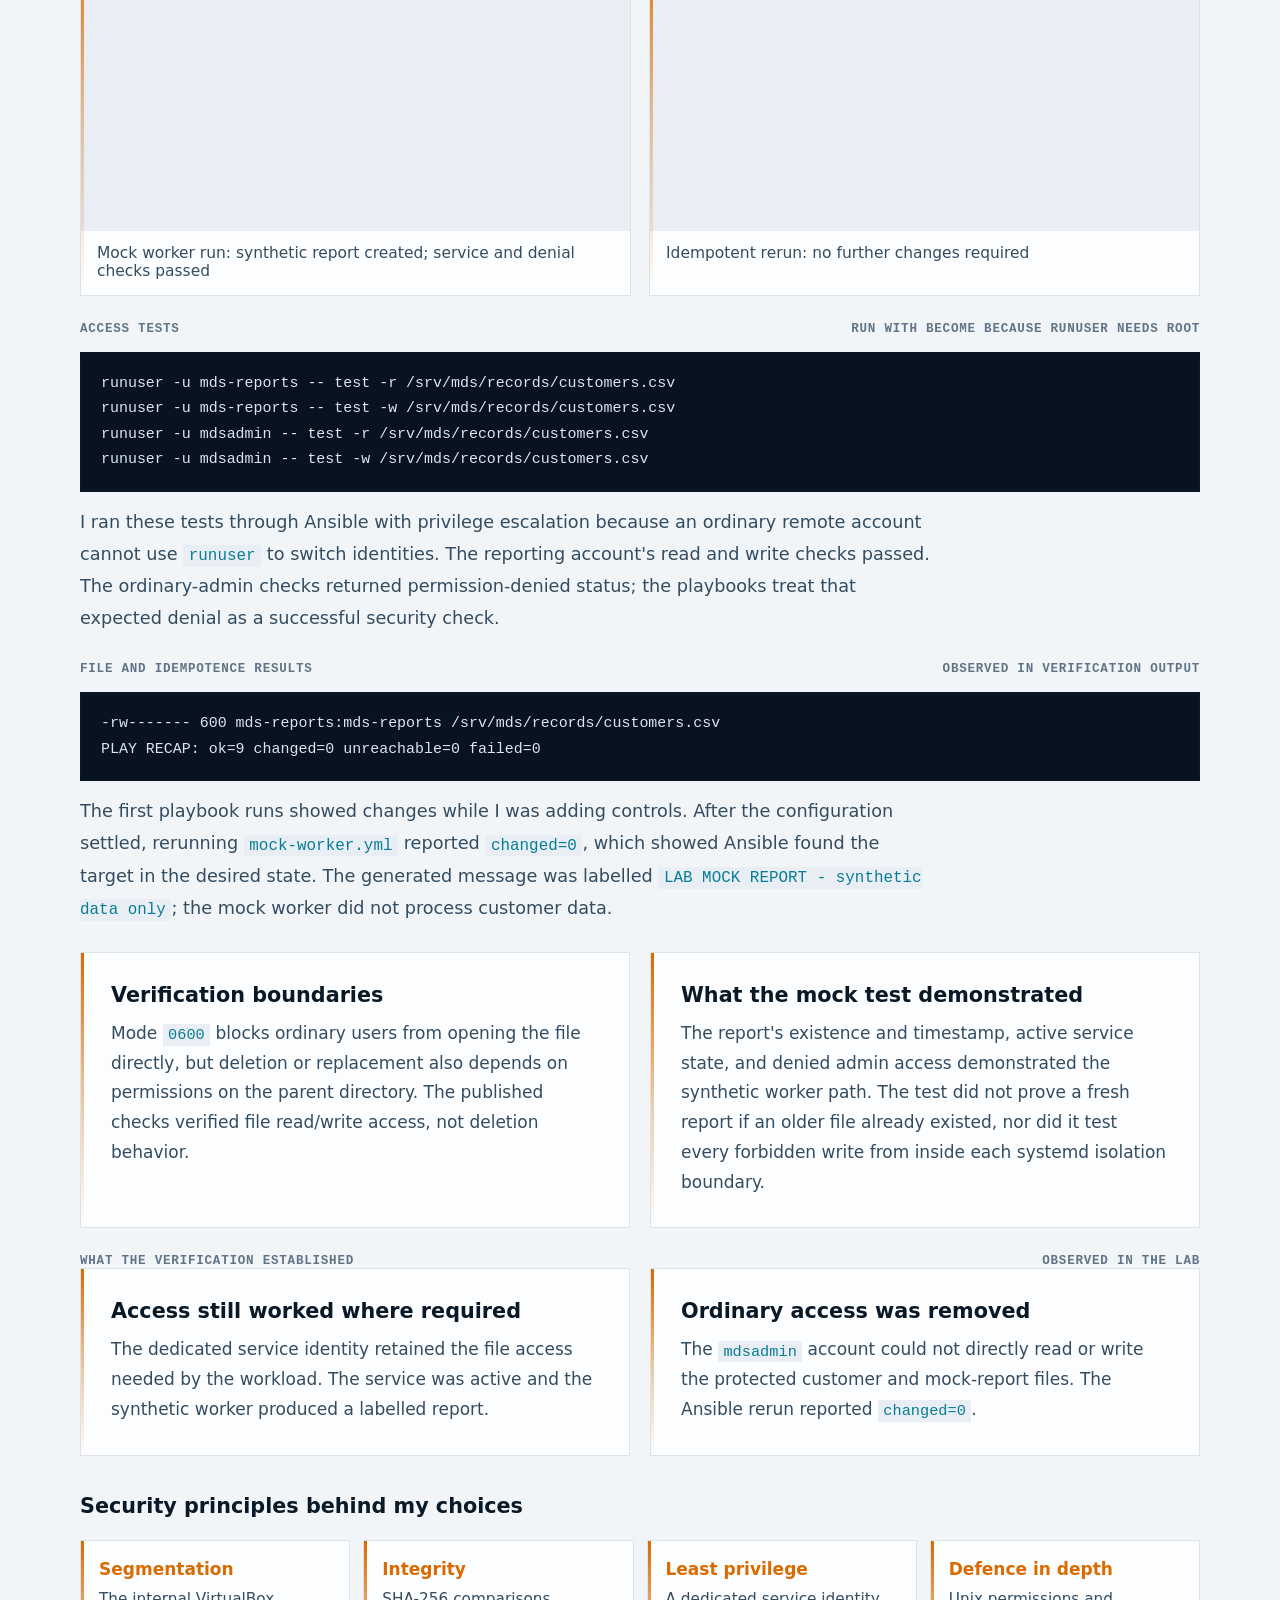
==== commit b11a111a: "Use browser-tab logo on Meridian page" ====
--- a/meridian/index.html
+++ b/meridian/index.html
@@ -5,6 +5,7 @@
     <meta name="viewport" content="width=device-width, initial-scale=1.0" />
     <meta name="theme-color" content="#07111f" />
     <link rel="canonical" href="https://delanekay.github.io/meridian/" />
+    <link rel="icon" type="image/png" sizes="64x64" href="/assets/favicon.png?v=1" />
     <meta name="description" content="My Project 01A journey investigating and hardening a fictional reporting server in an isolated two-VM VirtualBox lab." />
     <meta property="og:title" content="Meridian Linux Hardening | Kudakwashe Delan Sibanda" />
     <meta property="og:description" content="An existing Ubuntu server, an unknown fault, and an evidence-led DevSecOps hardening journey." />
@@ -18,7 +19,8 @@
       .story-nav { position: sticky; top: 0; z-index: 50; border-bottom: 1px solid var(--line); background: color-mix(in srgb, var(--bg) 88%, transparent); backdrop-filter: blur(18px); }
       .story-nav-inner { width: var(--story-width); min-height: 72px; margin: auto; display: flex; align-items: center; justify-content: space-between; gap: 18px; }
       .story-brand { display: flex; align-items: center; gap: 12px; font-weight: 800; letter-spacing: .02em; }
-      .story-brand-mark { display: grid; width: 36px; aspect-ratio: 1; place-items: center; border-radius: 10px 3px 10px 3px; color: #07111f; background: var(--accent); font: 900 .75rem ui-monospace, monospace; }
+      .story-brand-mark { display: grid; width: 36px; aspect-ratio: 1; place-items: center; overflow: hidden; border-radius: 0; background: #07111f; }
+      .story-brand-mark img { display: block; width: 100%; height: 100%; object-fit: contain; }
       .story-nav-links { display: flex; align-items: center; gap: 18px; color: var(--muted-strong); font-size: .9rem; }
       .story-nav-links a:hover { color: var(--accent); }
       .story-wrap { width: var(--story-width); margin: auto; }
@@ -149,7 +151,7 @@
     <header class="story-nav">
       <div class="story-nav-inner">
         <a class="story-brand" href="/#projects" aria-label="Back to Kudakwashe's portfolio">
-          <span class="story-brand-mark">KD</span>
+          <span class="story-brand-mark"><img src="/assets/favicon.png?v=1" alt="" /></span>
           <span>REACTIVE LINUX HARDENING / 01A</span>
         </a>
         <nav class="story-nav-links" aria-label="Walkthrough sections">
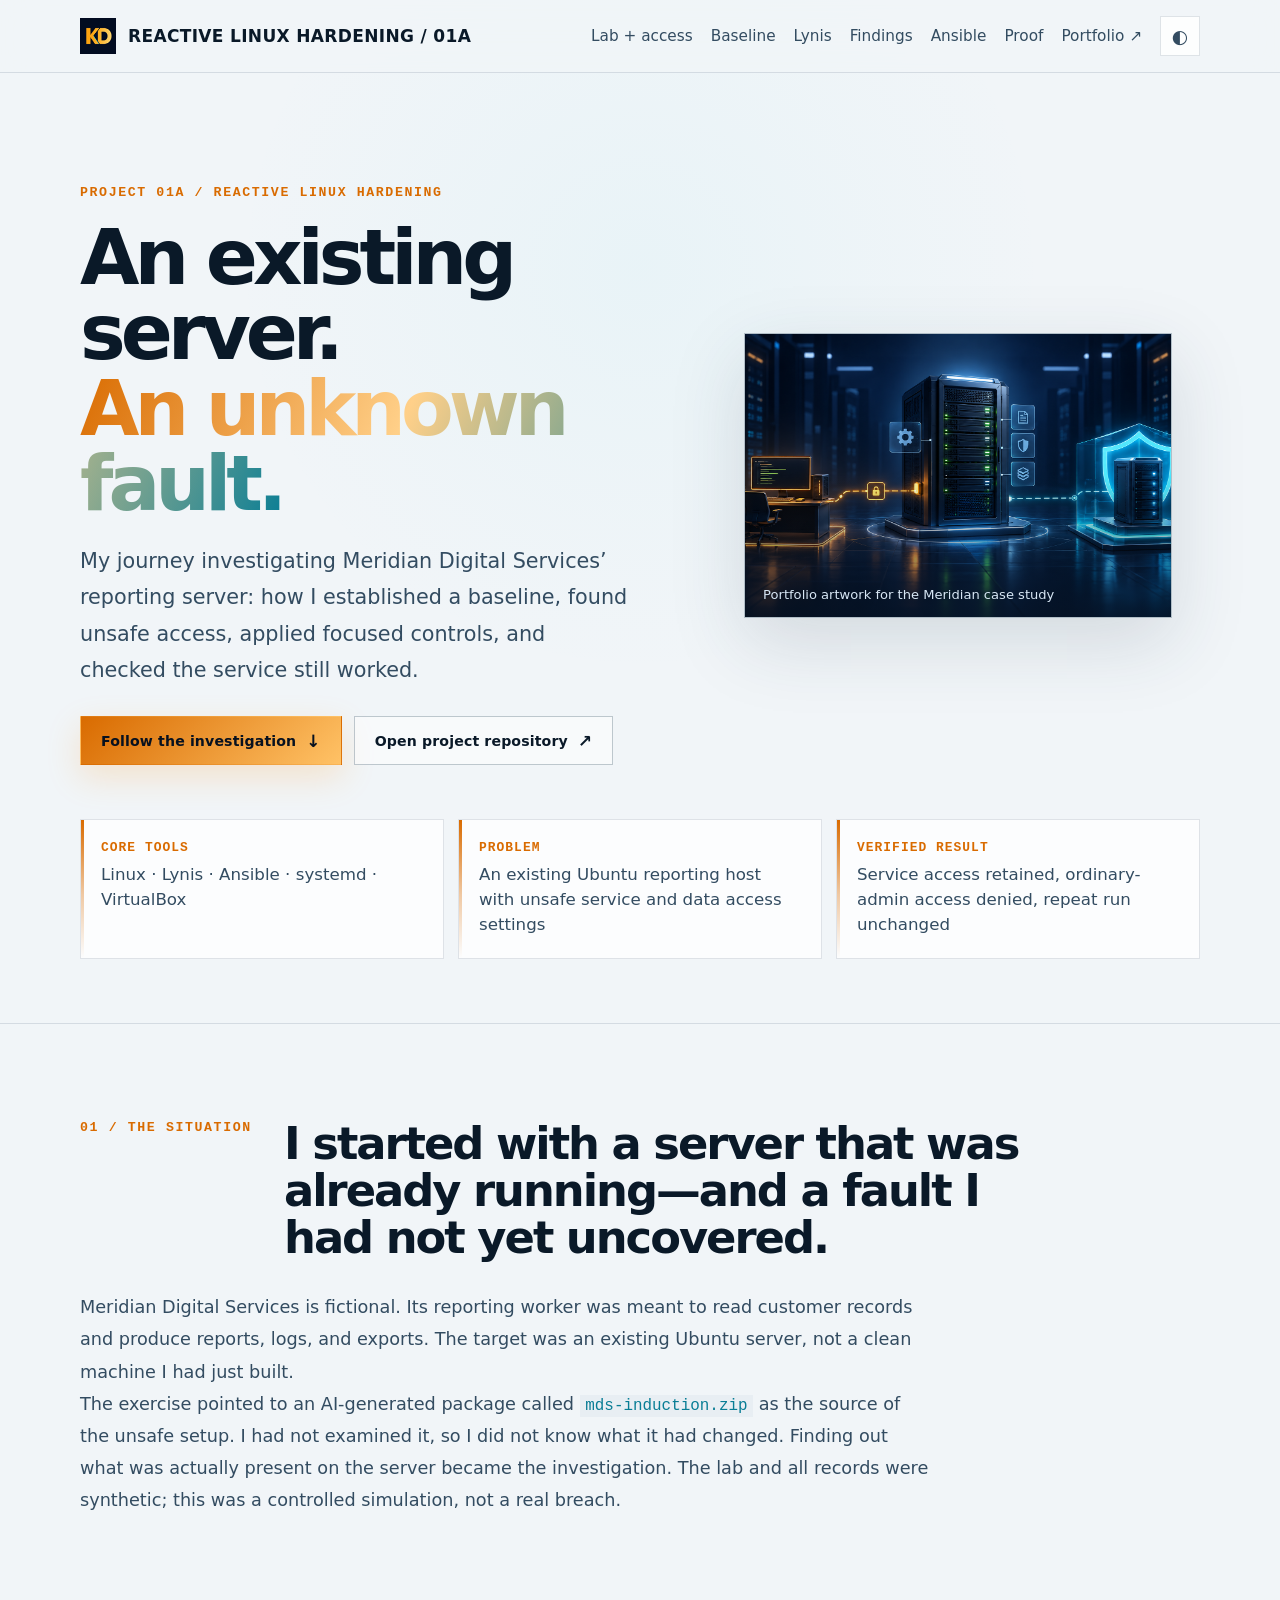
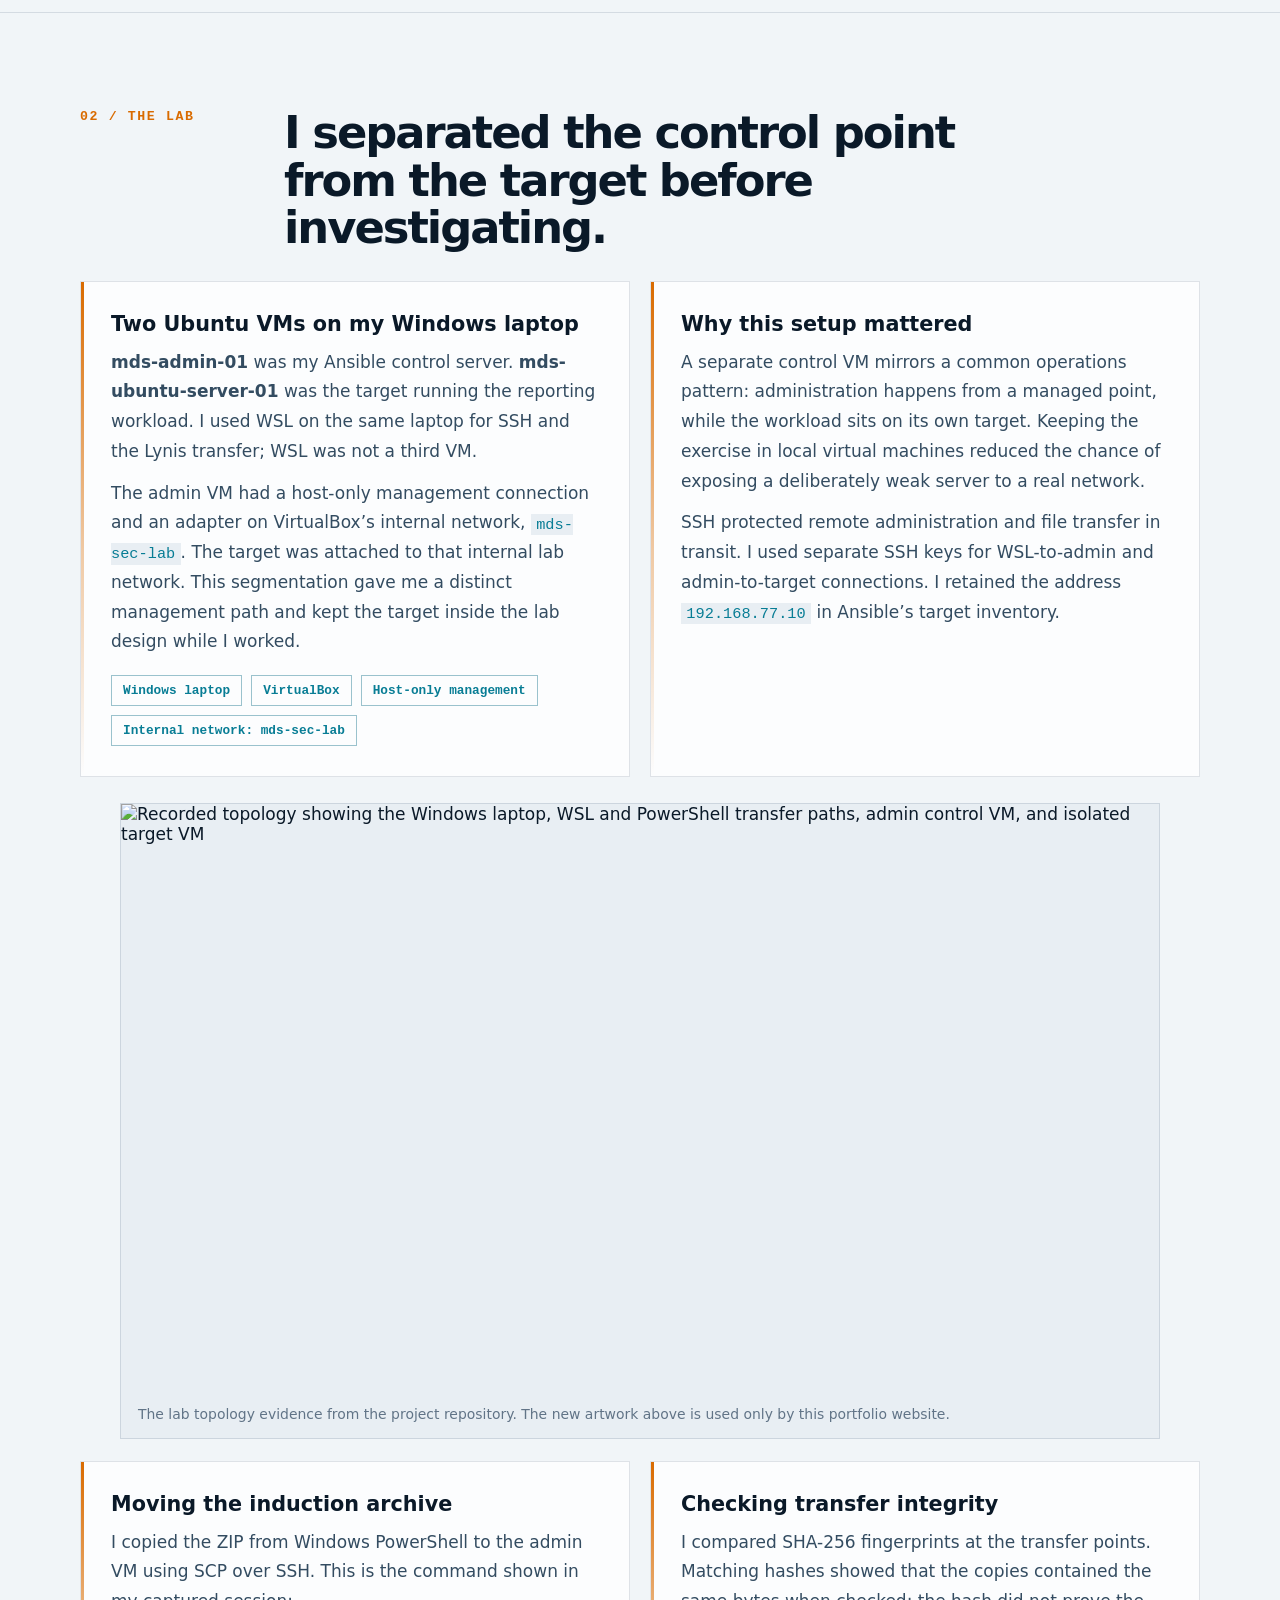
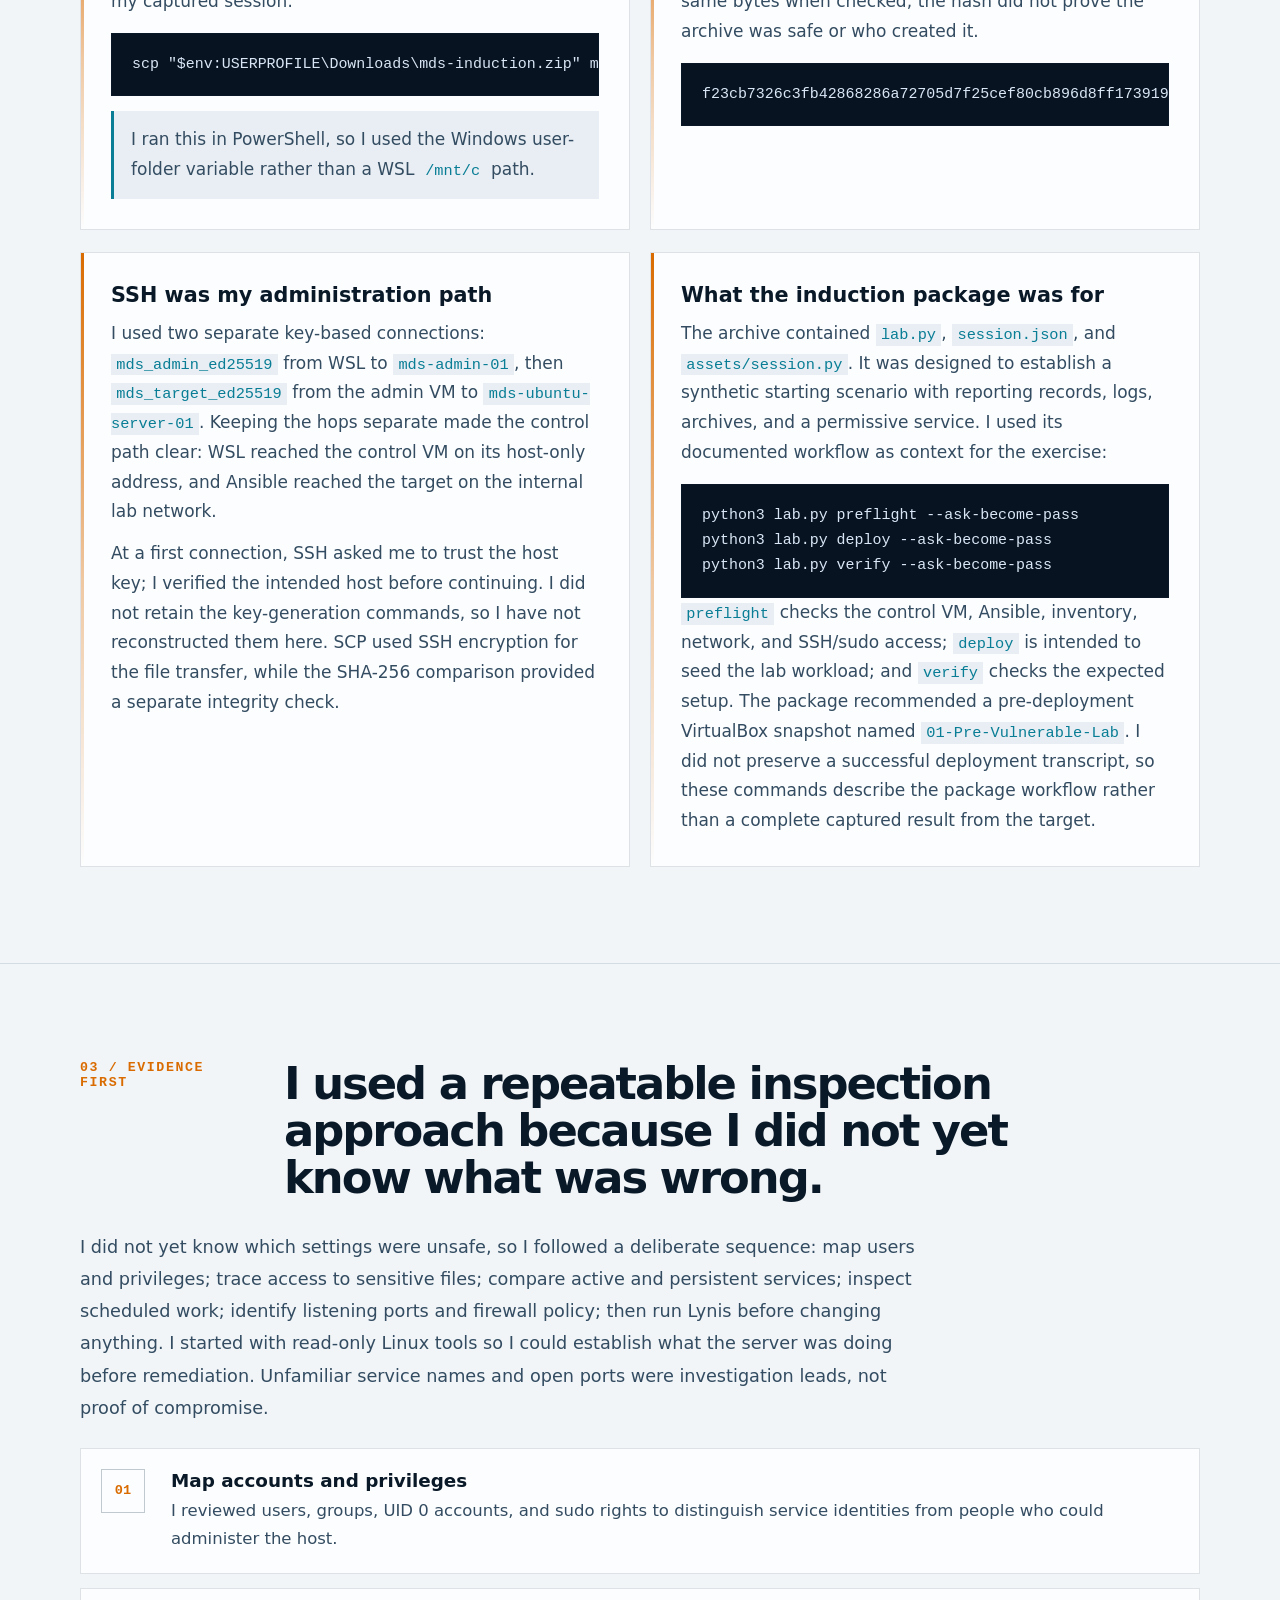
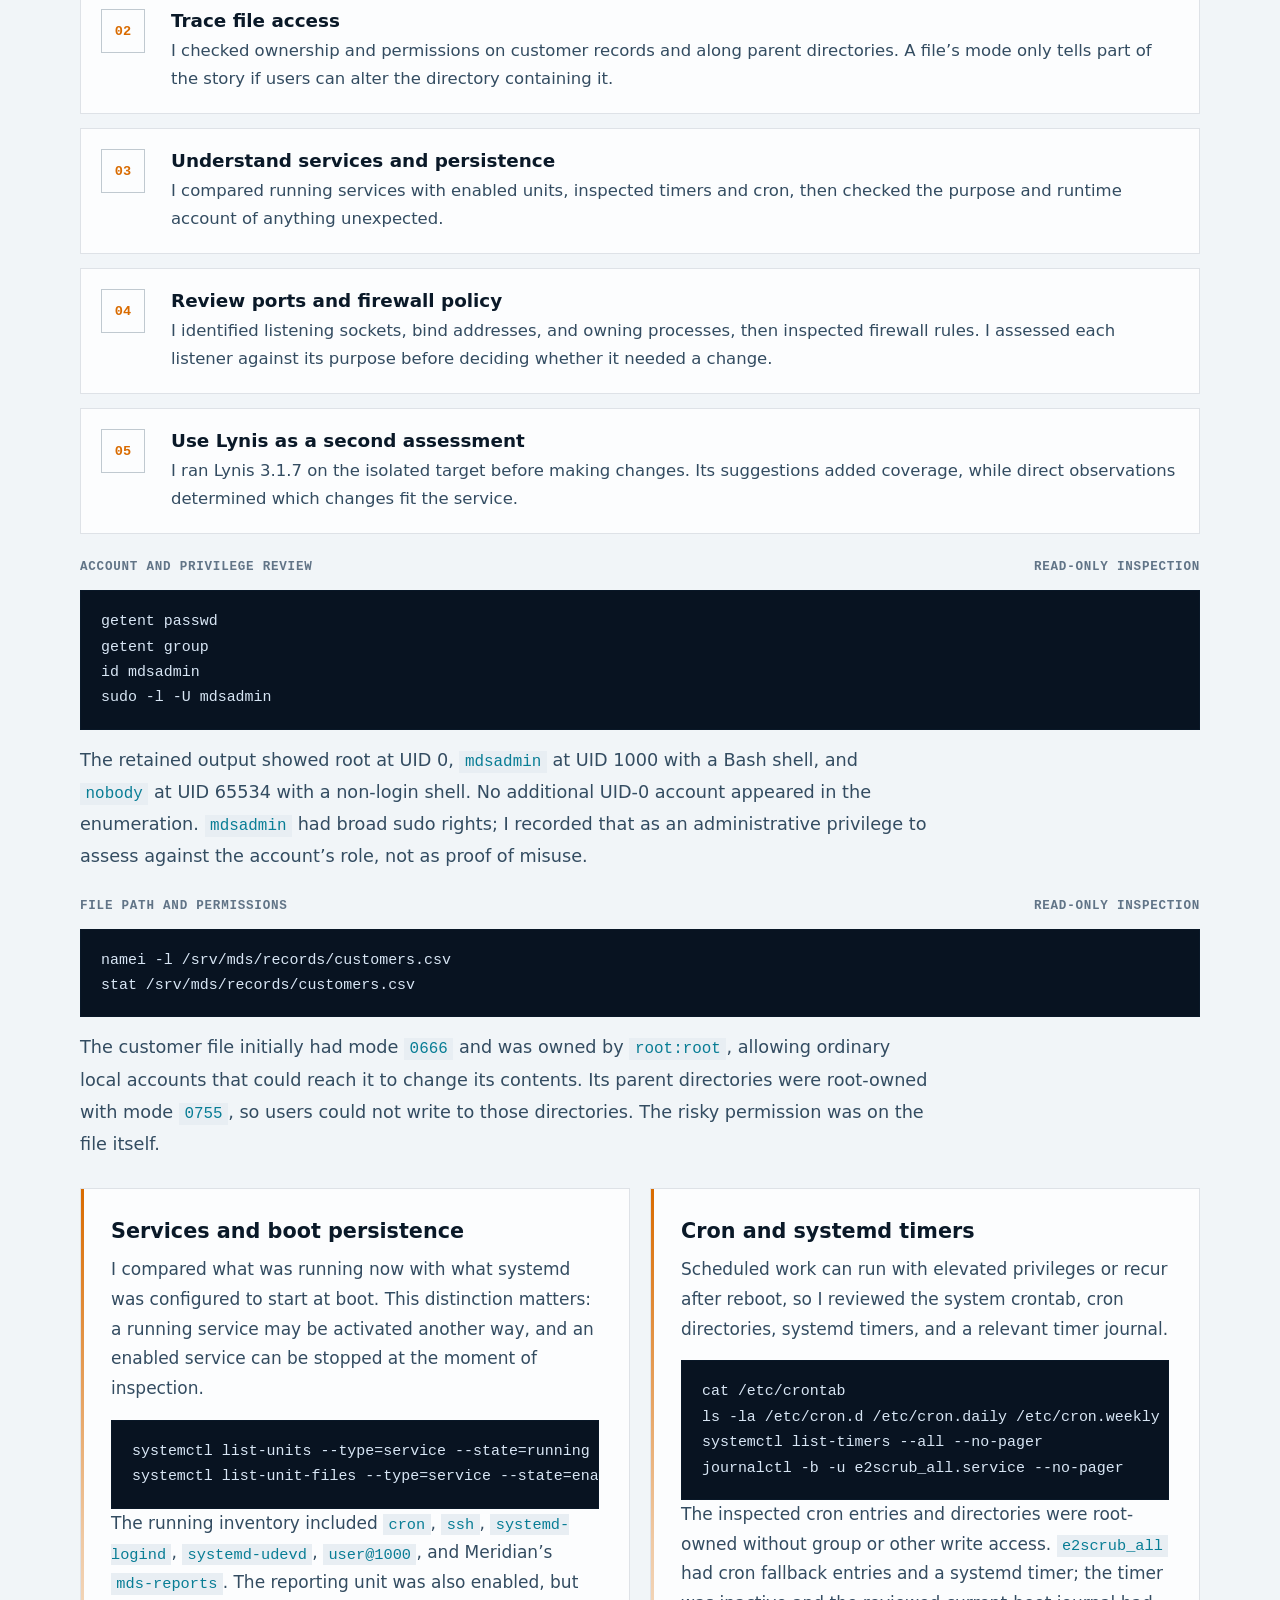
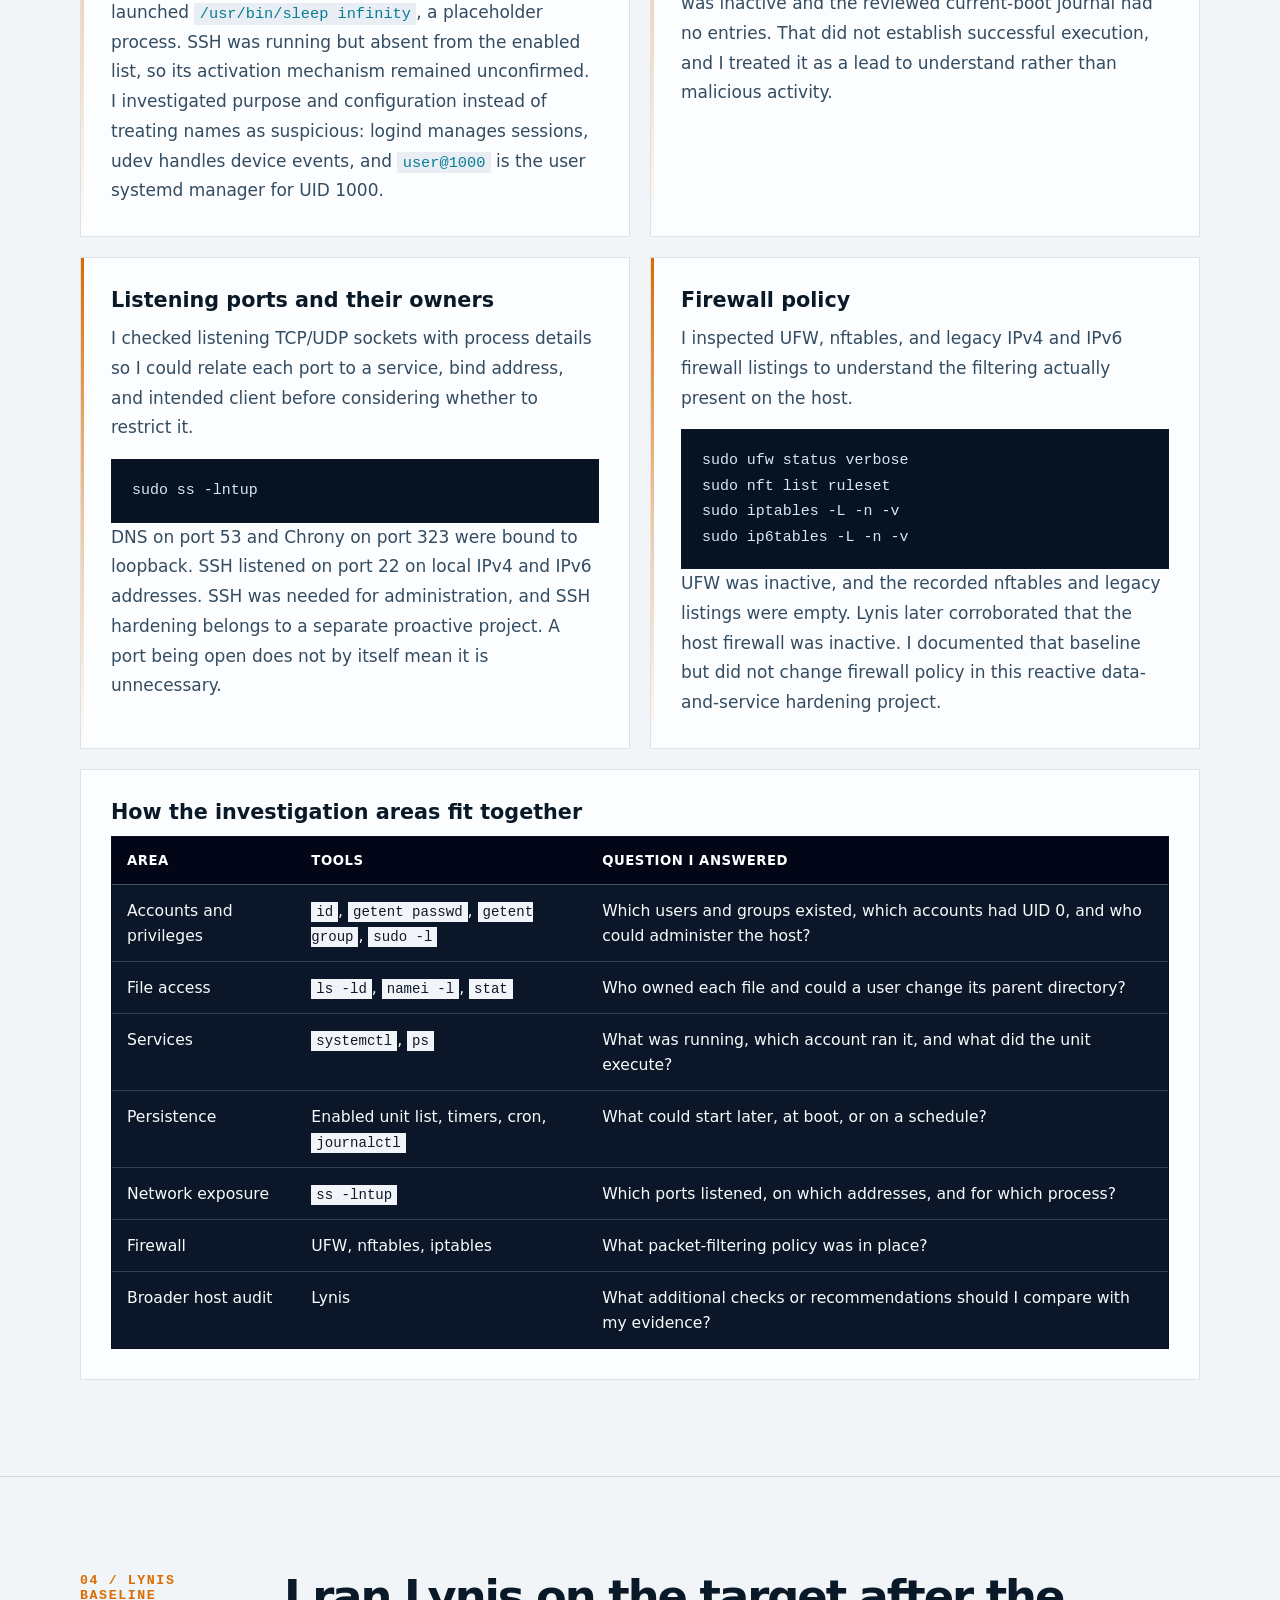
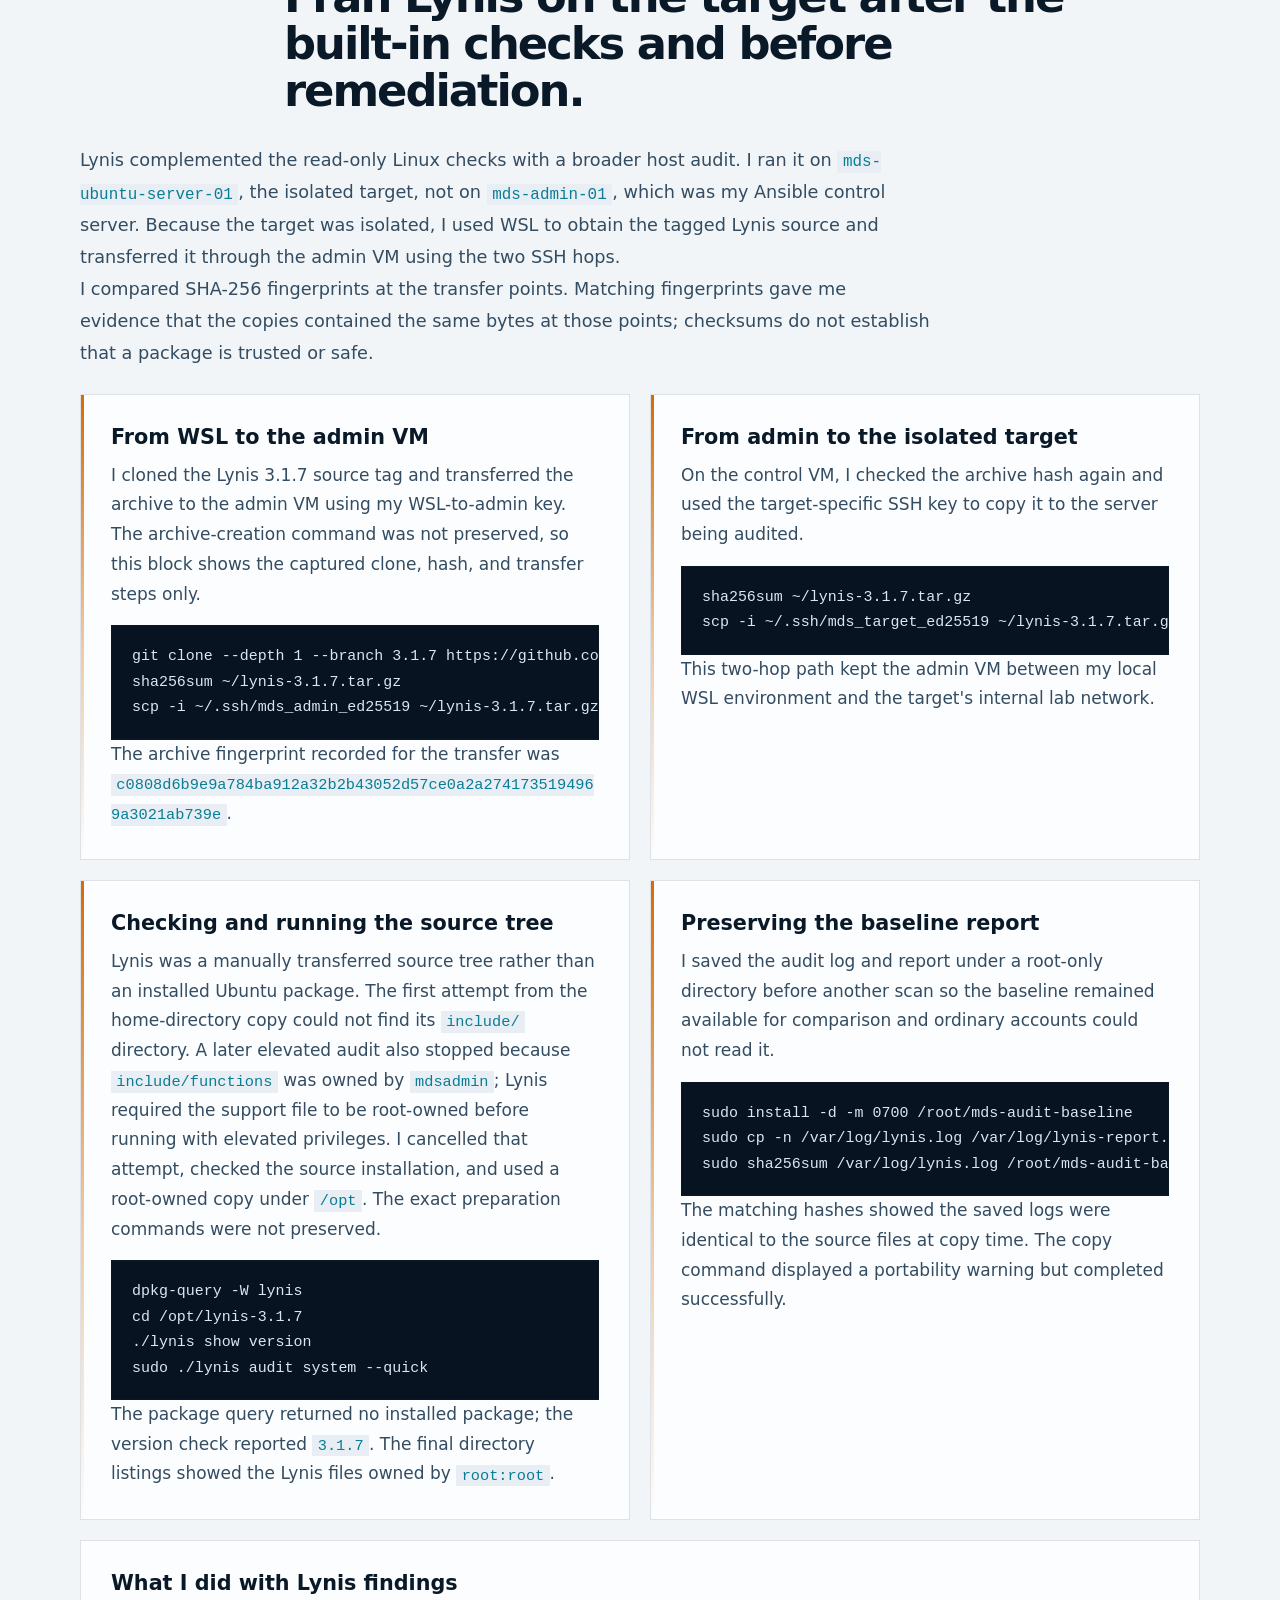
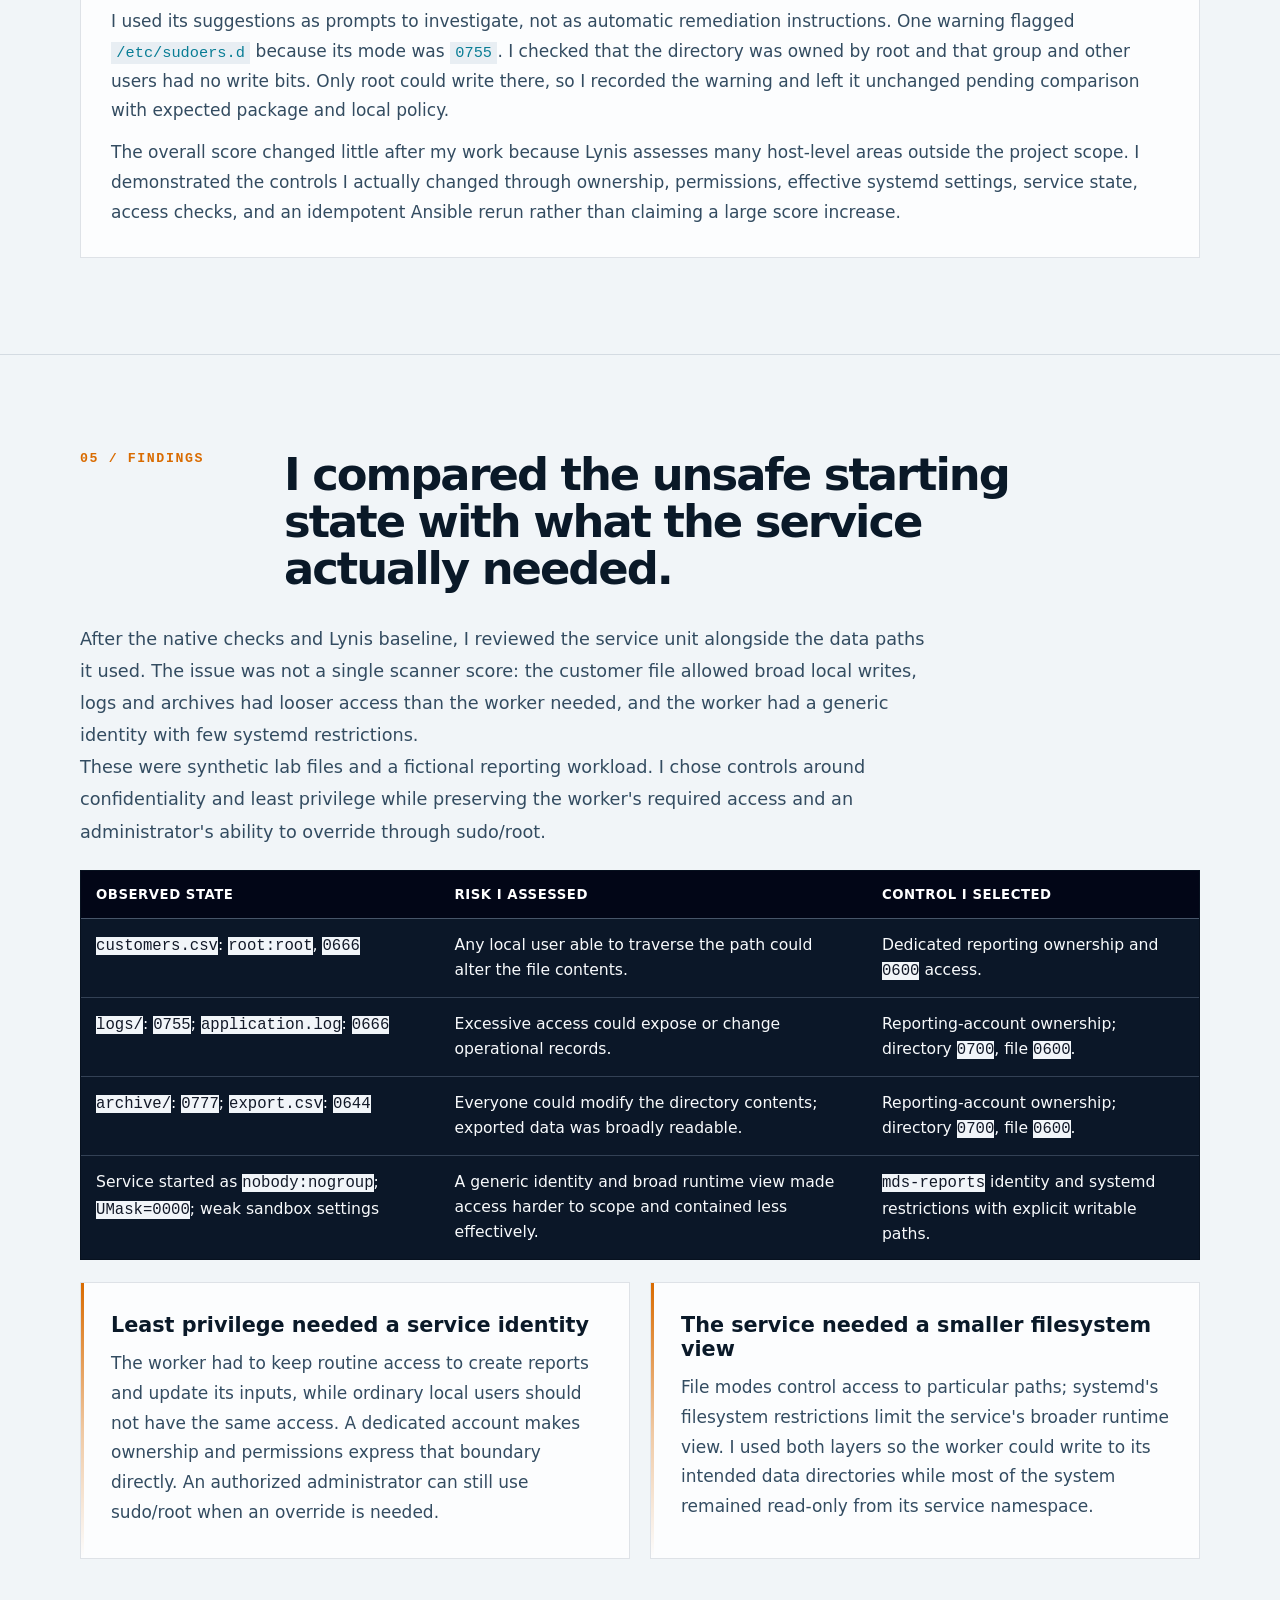
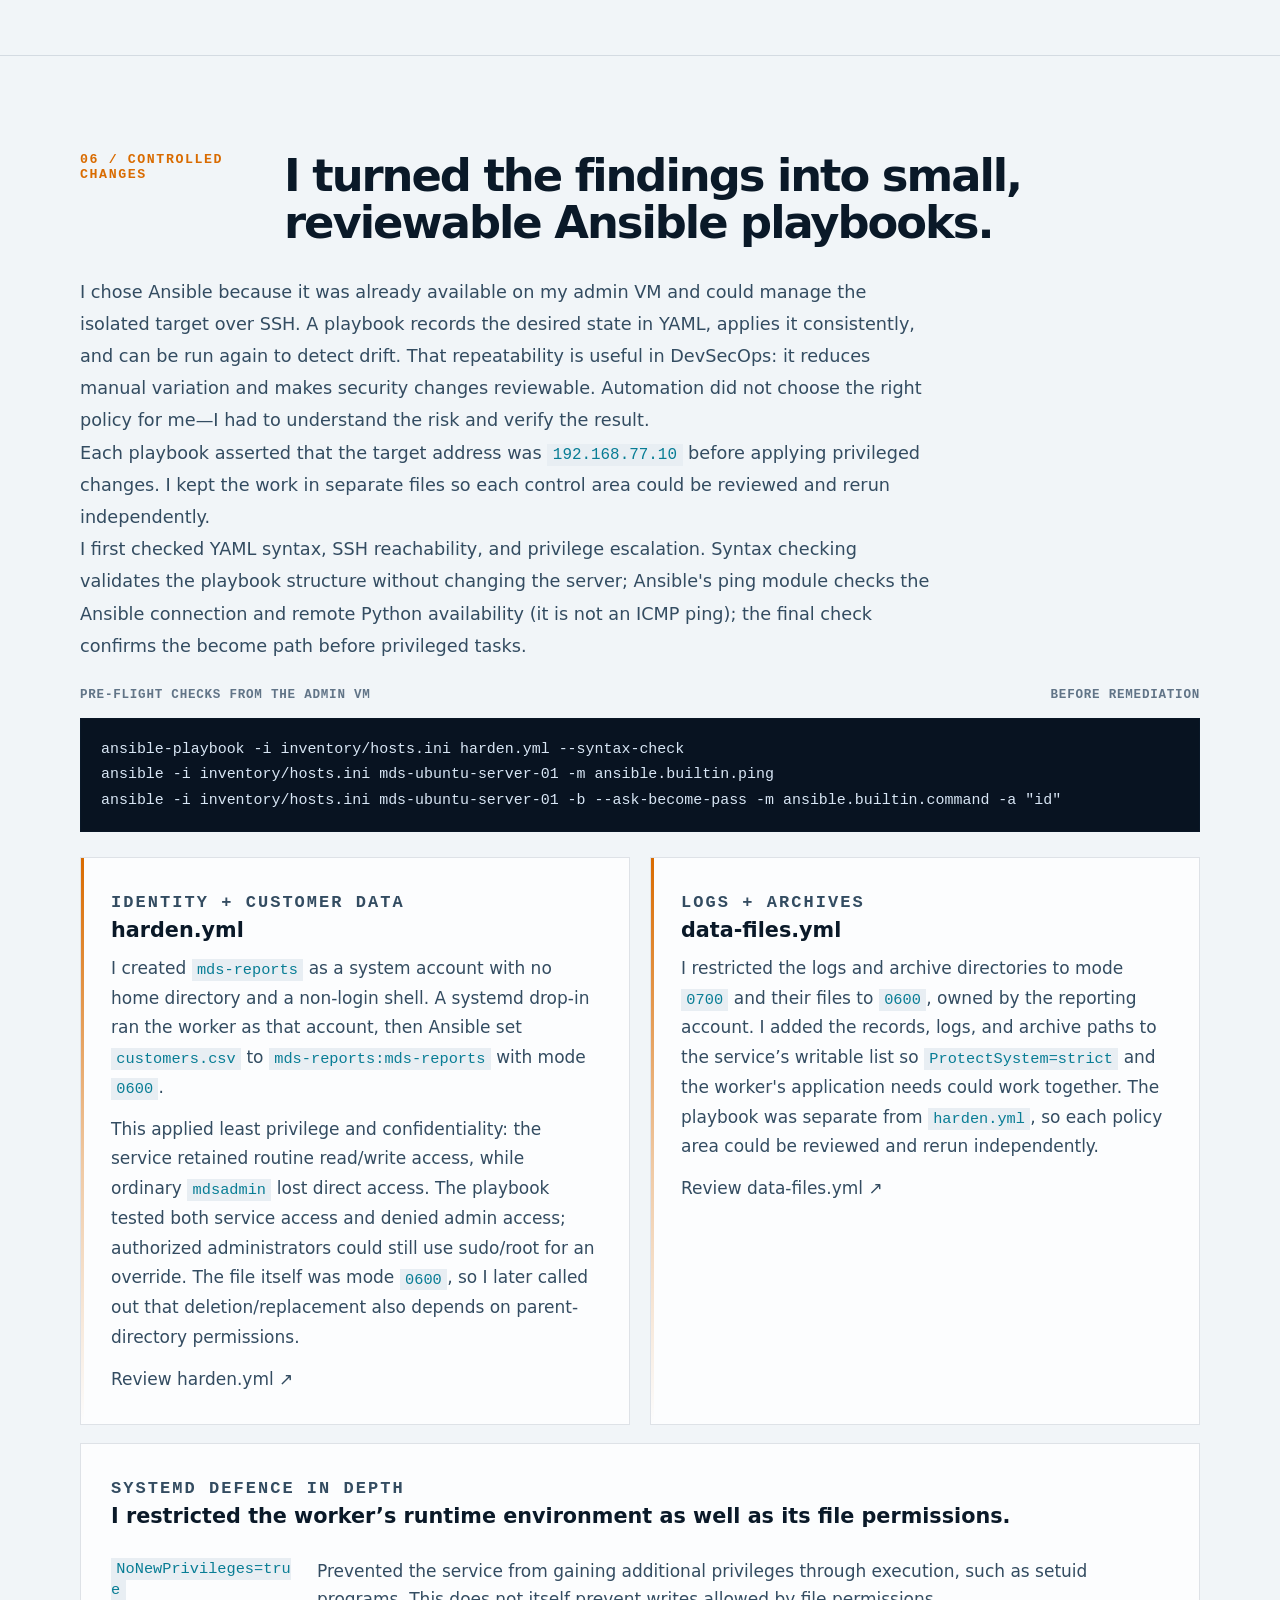
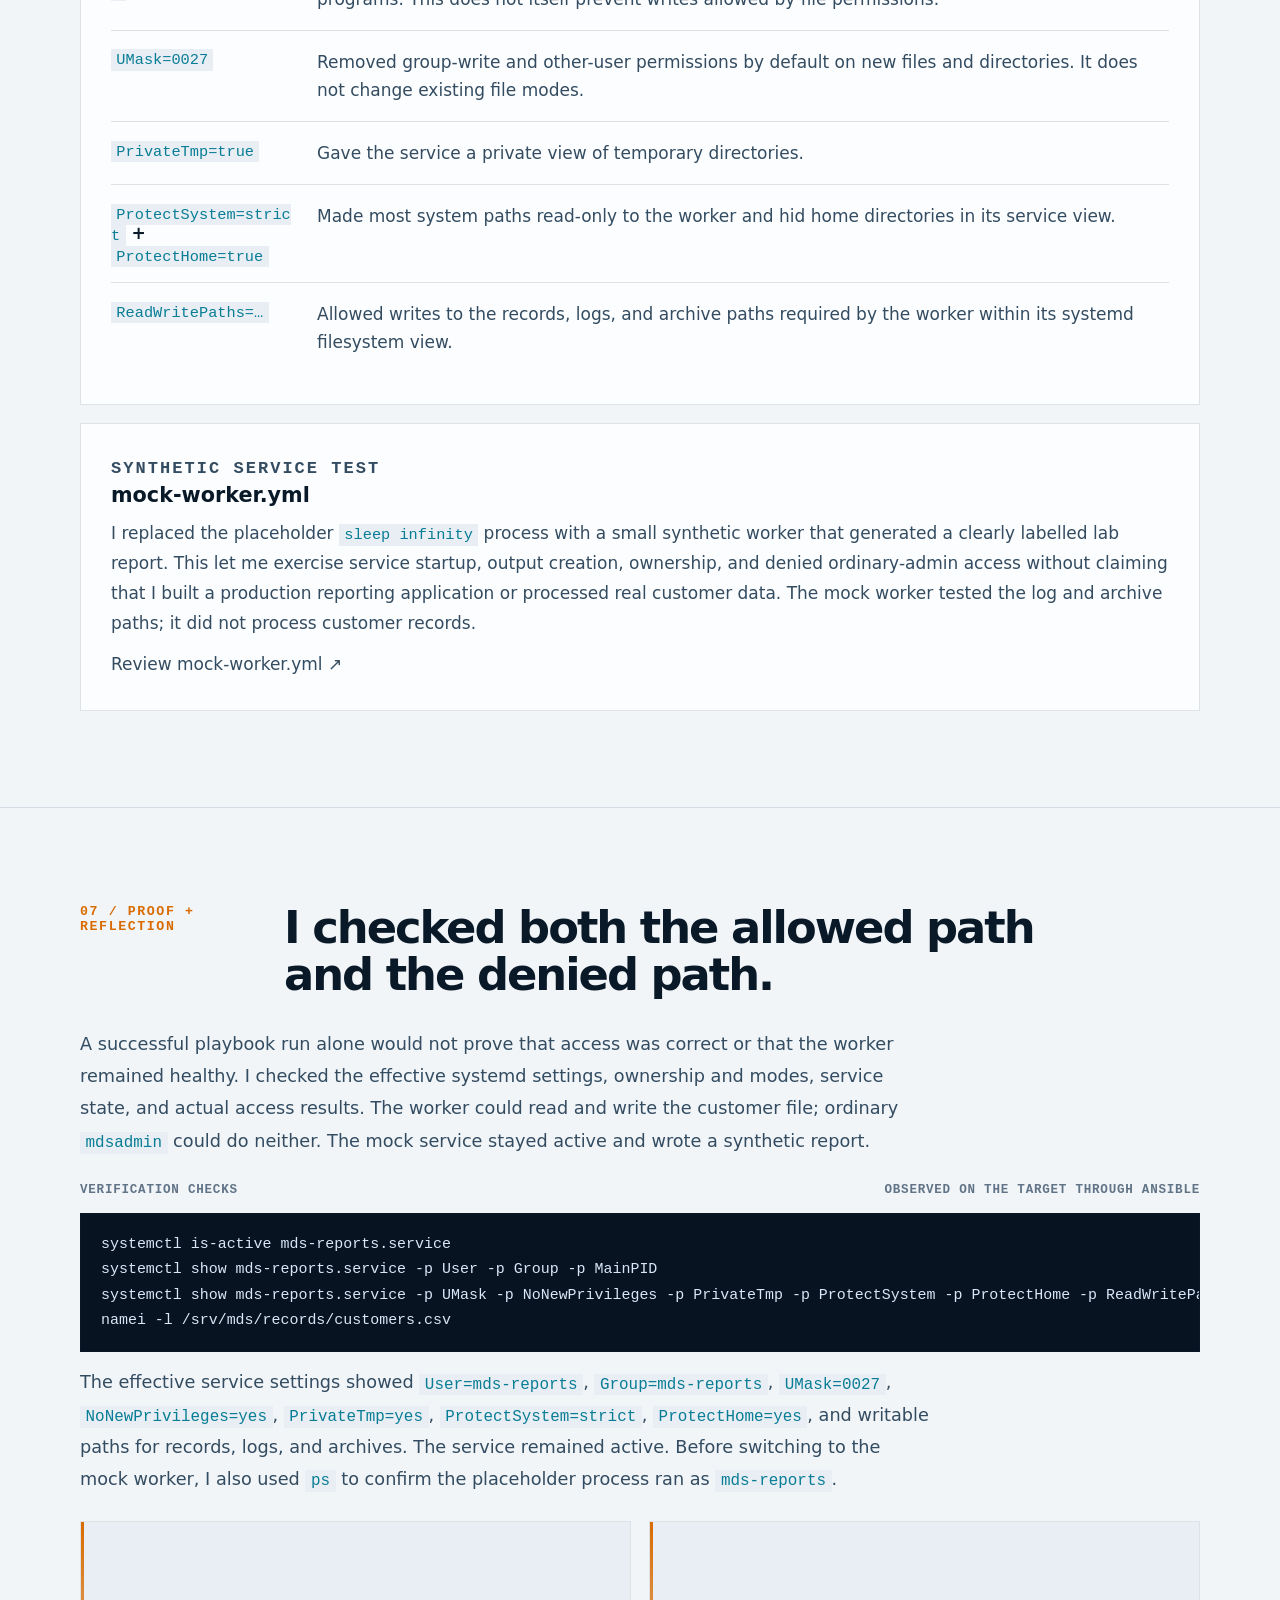
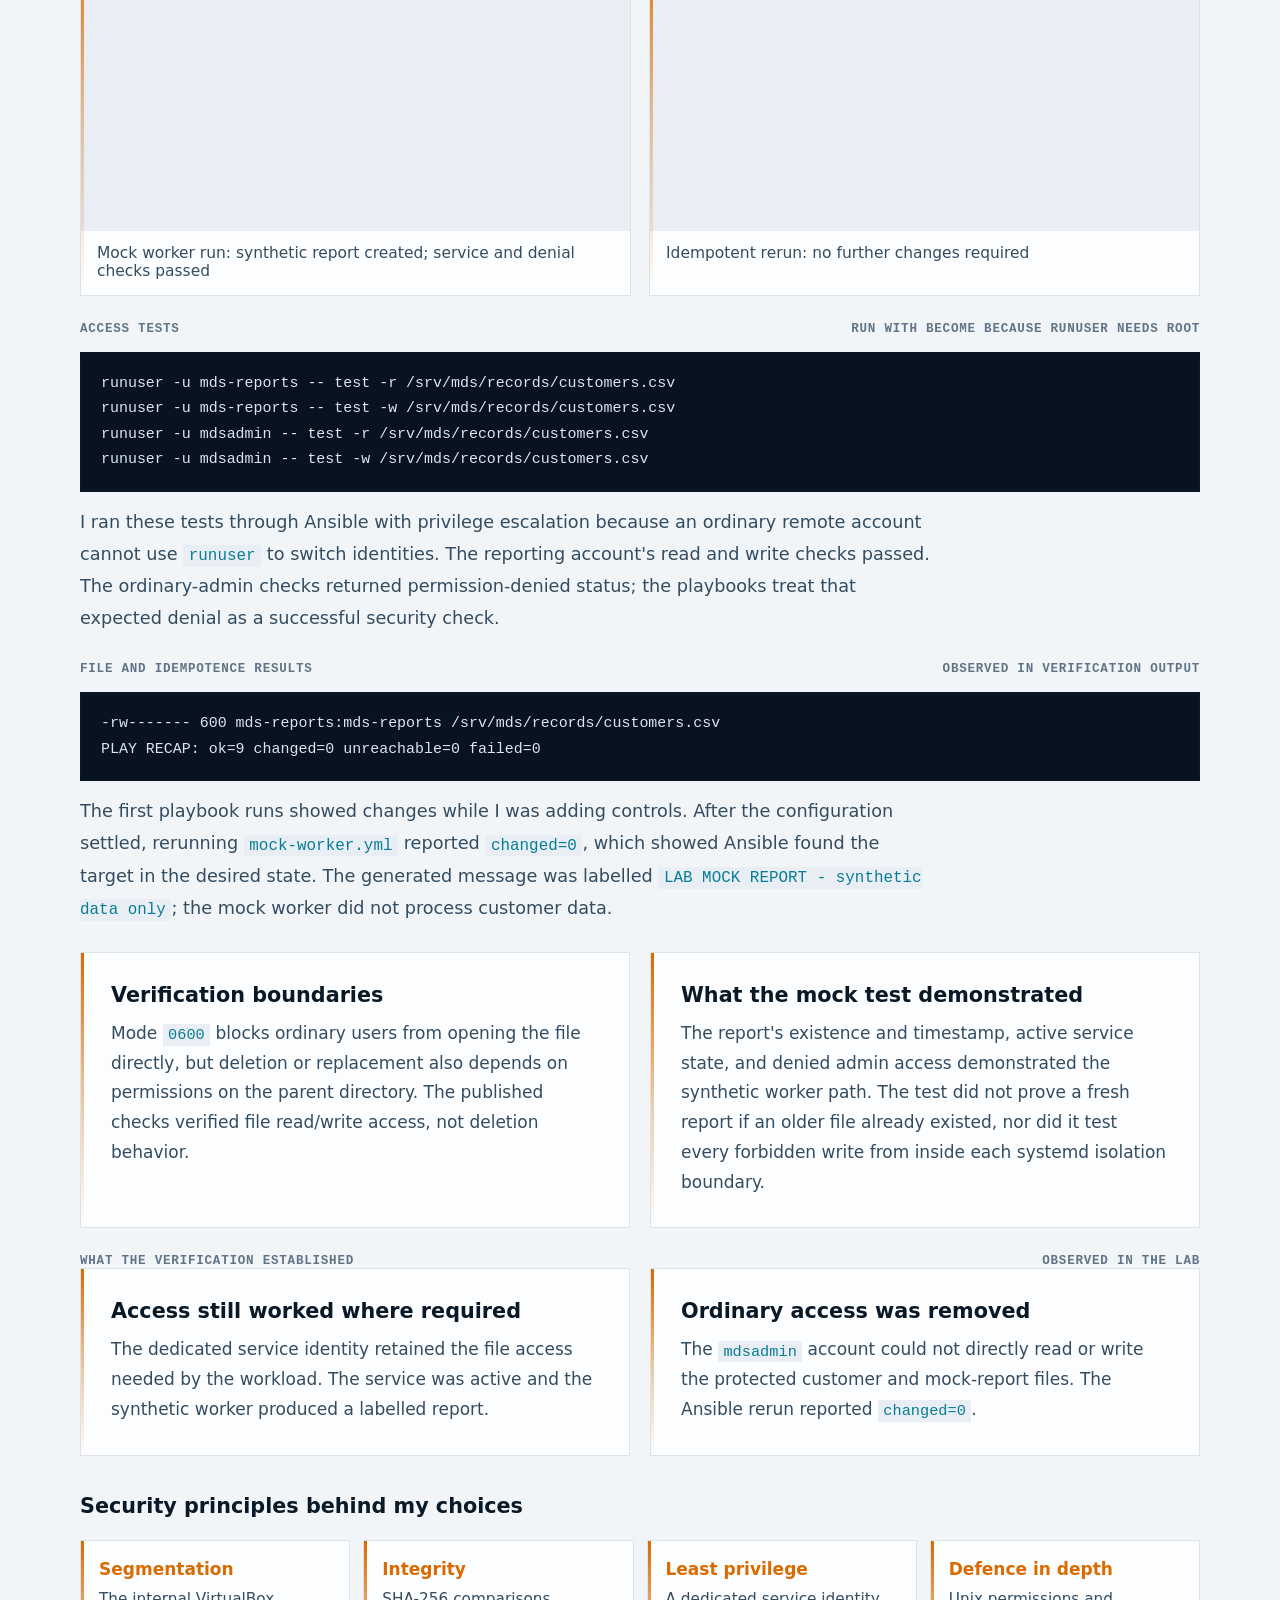
==== commit 967069c5: "Redirect Meridian URL to Project 1A" ====
--- a/meridian/index.html
+++ b/meridian/index.html
@@ -1,629 +1,13 @@
 <!doctype html>
-<html lang="en" data-theme="dark">
+<html lang="en">
   <head>
     <meta charset="UTF-8" />
     <meta name="viewport" content="width=device-width, initial-scale=1.0" />
-    <meta name="theme-color" content="#07111f" />
-    <link rel="canonical" href="https://delanekay.github.io/meridian/" />
-    <link rel="icon" type="image/png" sizes="64x64" href="/assets/favicon.png?v=1" />
-    <meta name="description" content="My Project 01A journey investigating and hardening a fictional reporting server in an isolated two-VM VirtualBox lab." />
-    <meta property="og:title" content="Meridian Linux Hardening | Kudakwashe Delan Sibanda" />
-    <meta property="og:description" content="An existing Ubuntu server, an unknown fault, and an evidence-led DevSecOps hardening journey." />
-    <meta property="og:image" content="https://delanekay.github.io/assets/meridian-hardening.png" />
-    <title>Meridian Linux Hardening | Kudakwashe Delan Sibanda</title>
-    <link rel="stylesheet" href="../assets/styles.css?v=20261020-3" />
-    <style>
-      :root { --story-width: min(1120px, calc(100vw - 44px)); }
-      html { scroll-padding-top: 92px; }
-      body { font-size: 1rem; }
-      .story-nav { position: sticky; top: 0; z-index: 50; border-bottom: 1px solid var(--line); background: color-mix(in srgb, var(--bg) 88%, transparent); backdrop-filter: blur(18px); }
-      .story-nav-inner { width: var(--story-width); min-height: 72px; margin: auto; display: flex; align-items: center; justify-content: space-between; gap: 18px; }
-      .story-brand { display: flex; align-items: center; gap: 12px; font-weight: 800; letter-spacing: .02em; }
-      .story-brand-mark { display: grid; width: 36px; aspect-ratio: 1; place-items: center; overflow: hidden; border-radius: 0; background: #07111f; }
-      .story-brand-mark img { display: block; width: 100%; height: 100%; object-fit: contain; }
-      .story-nav-links { display: flex; align-items: center; gap: 18px; color: var(--muted-strong); font-size: .9rem; }
-      .story-nav-links a:hover { color: var(--accent); }
-      .story-wrap { width: var(--story-width); margin: auto; }
-      .story-hero { padding: clamp(62px, 9vw, 112px) 0 64px; }
-      .story-kicker, .story-index { color: var(--accent); font: 800 .78rem ui-monospace, "Cascadia Code", monospace; letter-spacing: .12em; text-transform: uppercase; }
-      .story-hero-grid { display: grid; grid-template-columns: minmax(0, 1.05fr) minmax(340px, .95fr); align-items: center; gap: clamp(32px, 6vw, 76px); }
-      .story-hero h1 { max-width: 760px; margin: 20px 0 22px; font-size: clamp(2.7rem, 6vw, 5.3rem); line-height: .98; letter-spacing: -.065em; }
-      .story-hero h1 span { color: transparent; background: linear-gradient(115deg, var(--accent), #ffd089 48%, var(--cyan)); background-clip: text; }
-      .story-lede { max-width: 680px; color: var(--muted-strong); font-size: clamp(1.05rem, 1.8vw, 1.22rem); line-height: 1.75; }
-      .story-hero-art { position: relative; overflow: hidden; min-height: 285px; aspect-ratio: 1.5; border: 1px solid var(--line-strong); border-radius: 24px; box-shadow: var(--shadow); background: var(--bg-soft); }
-      .story-hero-art::after { position: absolute; inset: 50% 0 0; content: ""; background: linear-gradient(transparent, rgba(7,17,31,.62)); pointer-events: none; }
-      .story-hero-art img { width: 100%; height: 100%; min-height: 285px; object-fit: cover; }
-      .story-hero-art figcaption { position: absolute; z-index: 1; right: 18px; bottom: 15px; left: 18px; color: #d7e6f4; font-size: .77rem; }
-      .story-actions { display: flex; flex-wrap: wrap; gap: 12px; margin-top: 28px; }
-      .story-summary { display: grid; grid-template-columns: repeat(3, 1fr); gap: 14px; margin-top: 54px; }
-      .story-summary article { min-height: 112px; padding: 20px; border: 1px solid var(--line); border-radius: 16px; background: var(--surface); }
-      .story-summary strong { display: block; margin-bottom: 8px; color: var(--accent); font: 800 .76rem ui-monospace, monospace; letter-spacing: .08em; text-transform: uppercase; }
-      .story-summary span { color: var(--muted-strong); font-size: .98rem; line-height: 1.5; }
-      .story-section { padding: clamp(56px, 8vw, 96px) 0; border-top: 1px solid var(--line); }
-      .story-section-head { display: grid; grid-template-columns: 180px minmax(0, 1fr); gap: 24px; margin-bottom: 30px; }
-      .story-section h2 { max-width: 780px; font-size: clamp(1.9rem, 3.5vw, 3.1rem); line-height: 1.05; letter-spacing: -.045em; }
-      .story-section h3 { margin-bottom: 12px; font-size: 1.22rem; }
-      .story-prose { max-width: 850px; color: var(--muted-strong); font-size: 1.04rem; line-height: 1.82; }
-      .story-prose + .story-prose { margin-top: 16px; }
-      .story-prose strong { color: var(--text); }
-      .story-grid-two { display: grid; grid-template-columns: repeat(2, minmax(0,1fr)); gap: 20px; }
-      .story-panel { padding: clamp(20px, 3vw, 30px); border: 1px solid var(--line); border-radius: 18px; background: var(--surface); }
-      .story-panel { min-width: 0; }
-      .story-panel code { overflow-wrap: anywhere; }
-      .story-panel p { color: var(--muted-strong); font-size: 1rem; line-height: 1.75; }
-      .story-panel p + p { margin-top: 12px; }
-      .story-chip-list { display: flex; flex-wrap: wrap; gap: 9px; margin-top: 18px; }
-      .story-chip-list span { padding: 7px 11px; color: var(--cyan); border: 1px solid color-mix(in srgb, var(--cyan) 32%, var(--line)); border-radius: 999px; font: 700 .75rem ui-monospace, monospace; }
-      .story-topology { overflow: hidden; margin-top: 26px; border: 1px solid var(--line); border-radius: 18px; background: var(--bg-soft); }
-      .story-topology img { width: 100%; height: auto; }
-      .story-topology figcaption { padding: 13px 17px; color: var(--muted); font-size: .82rem; line-height: 1.5; }
-      .story-code { overflow-x: auto; margin: 16px 0 0; padding: 18px 20px; border: 1px solid var(--line); border-radius: 14px; background: #081321; color: #d8e6f5; font: .88rem/1.7 ui-monospace, "Cascadia Code", monospace; }
-      .story-code code, .story-panel .story-code code { padding: 0; color: inherit; border-radius: 0; background: transparent; font: inherit; }
-      html[data-theme="dark"] .story-code { border-color: #d6dee8; background: #f1f5f9; color: #111827; }
-      html[data-theme="dark"] code { color: #111827; background: #e2e8f0; }
-      html[data-theme="dark"] .story-code code { color: inherit; background: transparent; }
-      html[data-theme="dark"] .story-chip-list span { color: #111827; border-color: #cbd5e1; background: #f1f5f9; }
-      html[data-theme="dark"] .story-chip-list span a { color: inherit; }
-      .story-table-wrap { overflow-x: auto; margin-top: 8px; border: 1px solid var(--line); border-radius: 14px; }
-      .story-table { width: 100%; border-collapse: collapse; color: var(--muted-strong); font-size: .92rem; line-height: 1.6; }
-      .story-table th, .story-table td { padding: 13px 15px; border-bottom: 1px solid var(--line); text-align: left; vertical-align: top; }
-      .story-table th { color: var(--text); background: var(--bg-soft); font-size: .78rem; letter-spacing: .04em; text-transform: uppercase; }
-      .story-table tr:last-child td { border-bottom: 0; }
-      .story-table code { color: var(--cyan); }
-      html[data-theme="dark"] .story-table-wrap { border-color: #d6dee8; background: #f8fafc; }
-      html[data-theme="dark"] .story-table { color: #111827; }
-      html[data-theme="dark"] .story-table th { color: #ffffff; border-color: #0b1728; background: #07111f; }
-      html[data-theme="dark"] .story-table td { border-color: #cbd5e1; }
-      html[data-theme="dark"] .story-table code { color: #f8fafc; background: #101f33; }
-      html[data-theme="light"] .story-table-wrap { border-color: #07111f; background: #0b1728; }
-      html[data-theme="light"] .story-table { color: #f8fafc; }
-      html[data-theme="light"] .story-table th { color: #ffffff; border-color: #475569; background: #020617; }
-      html[data-theme="light"] .story-table td { border-color: #334155; }
-      html[data-theme="light"] .story-table code { color: #111827; background: #f1f5f9; }
-
-      .story-note { margin-top: 15px; padding: 14px 17px; border-left: 3px solid var(--cyan); border-radius: 0 10px 10px 0; background: var(--bg-soft); color: var(--muted-strong); font-size: .92rem; line-height: 1.65; }
-      .story-steps { display: grid; gap: 14px; counter-reset: step; }
-      .story-step { display: grid; grid-template-columns: 54px 1fr; gap: 16px; padding: 20px; border: 1px solid var(--line); border-radius: 16px; background: var(--surface); counter-increment: step; }
-      .story-step::before { display: grid; width: 42px; height: 42px; place-items: center; content: "0" counter(step); color: var(--accent); border: 1px solid var(--line-strong); border-radius: 12px; font: 800 .8rem ui-monospace, monospace; }
-      .story-step h3 { margin: 1px 0 6px; font-size: 1.08rem; }
-      .story-step p { color: var(--muted-strong); font-size: .97rem; line-height: 1.7; }
-      .story-observation { display: grid; grid-template-columns: 190px 1fr; gap: 16px; padding: 17px 0; border-bottom: 1px solid var(--line); }
-      .story-observation:last-child { border-bottom: 0; }
-      .story-observation strong { color: var(--text); }
-      .story-observation p { color: var(--muted-strong); line-height: 1.65; }
-      .story-observation code, .story-prose code, .story-panel code { padding: .12em .35em; color: var(--cyan); border-radius: 5px; background: var(--bg-soft); font: .9em ui-monospace, monospace; }
-      .story-code-label { display: flex; align-items: center; justify-content: space-between; margin-top: 26px; color: var(--muted); font: 700 .74rem ui-monospace, monospace; letter-spacing: .06em; text-transform: uppercase; }
-      .story-principles { display: grid; grid-template-columns: repeat(4, 1fr); gap: 13px; margin-top: 22px; }
-      .story-principles article { padding: 18px; border: 1px solid var(--line); border-radius: 15px; background: var(--surface); }
-      .story-principles h3 { margin-bottom: 8px; color: var(--accent); font-size: 1rem; }
-      .story-principles p { color: var(--muted-strong); font-size: .9rem; line-height: 1.65; }
-      .story-proof { display: grid; grid-template-columns: repeat(2, minmax(0,1fr)); gap: 18px; margin-top: 26px; }
-      .story-proof a { overflow: hidden; border: 1px solid var(--line); border-radius: 16px; background: var(--surface); transition: transform 180ms ease, border-color 180ms ease; }
-      .story-proof a:hover { transform: translateY(-3px); border-color: var(--line-strong); }
-      .story-proof img { width: 100%; aspect-ratio: 16/9; object-fit: cover; object-position: top; background: var(--bg-soft); }
-      .story-proof span { display: block; padding: 13px 16px 15px; color: var(--muted-strong); font-size: .91rem; }
-      .story-footer { display: flex; flex-wrap: wrap; align-items: center; justify-content: space-between; gap: 18px; padding: 30px 0 50px; color: var(--muted); font-size: .9rem; }
-      .story-footer a { color: var(--accent); }
-      body *, body *::before, body *::after { border-radius: 0 !important; }
-      @media (max-width: 850px) {
-        .story-hero-grid { grid-template-columns: 1fr; }
-        .story-hero-art { max-width: 660px; }
-        .story-section-head { grid-template-columns: 1fr; gap: 12px; }
-        .story-principles { grid-template-columns: repeat(2,1fr); }
-         .story-nav-inner { flex-wrap: wrap; padding: 10px 0; }
-        .story-nav-links { flex-wrap: wrap; justify-content: flex-end; gap: 10px; font-size: .8rem; }
-      }
-      @media (max-width: 600px) {
-        :root { --story-width: calc(100vw - 30px); }
-        .story-nav-inner { min-height: 62px; }
-        .story-nav-links a:not(.story-home) { display: none; }
-        .story-summary, .story-grid-two, .story-proof, .story-principles { grid-template-columns: 1fr; }
-        .story-hero { padding-top: 54px; }
-        .story-hero h1 { font-size: clamp(2.45rem, 12vw, 3.6rem); }
-        .story-hero-art, .story-hero-art img { min-height: 220px; }
-        .story-observation { grid-template-columns: 1fr; gap: 5px; }
-        .story-step { grid-template-columns: 42px 1fr; gap: 12px; }
-        .story-step::before { width: 36px; height: 36px; }
-      }
-    
-      /* Use the accent only for Meridian cards in multi-column sections. */
-      @media (min-width: 601px) {
-        .story-summary > article,
-        .story-grid-two > .story-panel,
-        .story-proof > a,
-        .story-principles > article { position: relative; }
-        .story-summary > article::before,
-        .story-grid-two > .story-panel::before,
-        .story-proof > a::before,
-        .story-principles > article::before {
-          position: absolute;
-          z-index: 2;
-          inset: 0 auto 0 0;
-          width: 3px;
-          content: "";
-          background: linear-gradient(180deg, var(--accent) 0%, color-mix(in srgb, var(--accent) 36%, transparent) 54%, transparent 100%);
-          pointer-events: none;
-        }
-      }
-</style>
+    <link rel="canonical" href="https://delanekay.github.io/project-1a/" />
+    <meta http-equiv="refresh" content="0; url=/project-1a/" />
+    <title>Project 1A has moved</title>
   </head>
   <body>
-    <header class="story-nav">
-      <div class="story-nav-inner">
-        <a class="story-brand" href="/#projects" aria-label="Back to Kudakwashe's portfolio">
-          <span class="story-brand-mark"><img src="/assets/favicon.png?v=1" alt="" /></span>
-          <span>REACTIVE LINUX HARDENING / 01A</span>
-        </a>
-        <nav class="story-nav-links" aria-label="Walkthrough sections">
-          <a href="#lab">Lab + access</a>
-          <a href="#investigation">Baseline</a>
-          <a href="#lynis">Lynis</a>
-          <a href="#findings">Findings</a>
-          <a href="#remediation">Ansible</a>
-          <a href="#proof">Proof</a>
-          <a class="story-home" href="/#projects">Portfolio ↗</a>
-          <button class="icon-button theme-toggle" type="button" aria-label="Switch to light theme" title="Switch theme">
-            <span class="theme-icon" aria-hidden="true">◐</span>
-          </button>
-        </nav>
-      </div>
-    </header>
-
-    <main>
-      <section class="story-hero">
-        <div class="story-wrap">
-          <div class="story-hero-grid">
-            <div>
-              <p class="story-kicker">PROJECT 01A / REACTIVE LINUX HARDENING</p>
-              <h1>An existing server.<br /><span>An unknown fault.</span></h1>
-              <p class="story-lede">
-                My journey investigating Meridian Digital Services’ reporting server:
-                how I established a baseline, found unsafe access, applied focused controls,
-                and checked the service still worked.
-              </p>
-              <div class="story-actions">
-                <a class="button button-primary" href="#context">Follow the investigation <span aria-hidden="true">↓</span></a>
-                <a class="button button-outline" href="https://github.com/DelaneKay/project-01a-meridian-linux-hardening" target="_blank" rel="noopener noreferrer">Open project repository <span aria-hidden="true">↗</span></a>
-              </div>
-            </div>
-            <figure class="story-hero-art">
-              <img src="../assets/meridian-hardening.png" width="1678" height="945" alt="Illustration of a workstation connected through a secured path to a protected server" />
-              <figcaption>Portfolio artwork for the Meridian case study</figcaption>
-            </figure>
-          </div>
-          <div class="story-summary" aria-label="Project summary">
-            <article><strong>Core tools</strong><span>Linux · Lynis · Ansible · systemd · VirtualBox</span></article>
-            <article><strong>Problem</strong><span>An existing Ubuntu reporting host with unsafe service and data access settings</span></article>
-            <article><strong>Verified result</strong><span>Service access retained, ordinary-admin access denied, repeat run unchanged</span></article>
-          </div>
-        </div>
-      </section>
-
-      <section class="story-section" id="context">
-        <div class="story-wrap">
-          <div class="story-section-head">
-            <p class="story-index">01 / THE SITUATION</p>
-            <h2>I started with a server that was already running—and a fault I had not yet uncovered.</h2>
-          </div>
-          <div class="story-prose">
-            <p>
-              Meridian Digital Services is fictional. Its reporting worker was meant to read customer
-              records and produce reports, logs, and exports. The target was an existing Ubuntu server,
-              not a clean machine I had just built.
-            </p>
-            <p>
-              The exercise pointed to an AI-generated package called <strong><code>mds-induction.zip</code></strong>
-              as the source of the unsafe setup. I had not examined it, so I did not know what it had changed.
-              Finding out what was actually present on the server became the investigation. The lab and all
-              records were synthetic; this was a controlled simulation, not a real breach.
-            </p>
-          </div>
-        </div>
-      </section>
-
-      <section class="story-section" id="lab">
-        <div class="story-wrap">
-          <div class="story-section-head">
-            <p class="story-index">02 / THE LAB</p>
-            <h2>I separated the control point from the target before investigating.</h2>
-          </div>
-          <div class="story-grid-two">
-            <article class="story-panel">
-              <h3>Two Ubuntu VMs on my Windows laptop</h3>
-              <p><strong>mds-admin-01</strong> was my Ansible control server. <strong>mds-ubuntu-server-01</strong> was the target running the reporting workload. I used WSL on the same laptop for SSH and the Lynis transfer; WSL was not a third VM.</p>
-              <p>The admin VM had a host-only management connection and an adapter on VirtualBox’s internal network, <code>mds-sec-lab</code>. The target was attached to that internal lab network. This segmentation gave me a distinct management path and kept the target inside the lab design while I worked.</p>
-              <div class="story-chip-list"><span>Windows laptop</span><span>VirtualBox</span><span>Host-only management</span><span>Internal network: mds-sec-lab</span></div>
-            </article>
-            <article class="story-panel">
-              <h3>Why this setup mattered</h3>
-              <p>A separate control VM mirrors a common operations pattern: administration happens from a managed point, while the workload sits on its own target. Keeping the exercise in local virtual machines reduced the chance of exposing a deliberately weak server to a real network.</p>
-              <p>SSH protected remote administration and file transfer in transit. I used separate SSH keys for WSL-to-admin and admin-to-target connections. I retained the address <code>192.168.77.10</code> in Ansible’s target inventory.</p>
-            </article>
-          </div>
-          <figure class="story-topology">
-            <img src="https://raw.githubusercontent.com/DelaneKay/project-01a-meridian-linux-hardening/master/evidence/lab-topology.png" width="1672" height="945" alt="Recorded topology showing the Windows laptop, WSL and PowerShell transfer paths, admin control VM, and isolated target VM" loading="lazy" />
-            <figcaption>The lab topology evidence from the project repository. The new artwork above is used only by this portfolio website.</figcaption>
-          </figure>
-          <div class="story-grid-two" style="margin-top:22px">
-            <article class="story-panel">
-              <h3>Moving the induction archive</h3>
-              <p>I copied the ZIP from Windows PowerShell to the admin VM using SCP over SSH. This is the command shown in my captured session:</p>
-              <pre class="story-code"><code>scp "$env:USERPROFILE\Downloads\mds-induction.zip" mdsadmin@192.168.56.101:~/</code></pre>
-              <p class="story-note">I ran this in PowerShell, so I used the Windows user-folder variable rather than a WSL <code>/mnt/c</code> path.</p>
-            </article>
-            <article class="story-panel">
-              <h3>Checking transfer integrity</h3>
-              <p>I compared SHA-256 fingerprints at the transfer points. Matching hashes showed that the copies contained the same bytes when checked; the hash did not prove the archive was safe or who created it.</p>
-              <pre class="story-code"><code>f23cb7326c3fb42868286a72705d7f25cef80cb896d8ff1739193d94f0e18c07</code></pre>
-            </article>
-          </div>
-          <div class="story-grid-two" style="margin-top:22px">
-            <article class="story-panel">
-              <h3>SSH was my administration path</h3>
-              <p>I used two separate key-based connections: <code>mds_admin_ed25519</code> from WSL to <code>mds-admin-01</code>, then <code>mds_target_ed25519</code> from the admin VM to <code>mds-ubuntu-server-01</code>. Keeping the hops separate made the control path clear: WSL reached the control VM on its host-only address, and Ansible reached the target on the internal lab network.</p>
-              <p>At a first connection, SSH asked me to trust the host key; I verified the intended host before continuing. I did not retain the key-generation commands, so I have not reconstructed them here. SCP used SSH encryption for the file transfer, while the SHA-256 comparison provided a separate integrity check.</p>
-            </article>
-            <article class="story-panel">
-              <h3>What the induction package was for</h3>
-              <p>The archive contained <code>lab.py</code>, <code>session.json</code>, and <code>assets/session.py</code>. It was designed to establish a synthetic starting scenario with reporting records, logs, archives, and a permissive service. I used its documented workflow as context for the exercise:</p>
-              <pre class="story-code"><code>python3 lab.py preflight --ask-become-pass
-python3 lab.py deploy --ask-become-pass
-python3 lab.py verify --ask-become-pass</code></pre>
-              <p><code>preflight</code> checks the control VM, Ansible, inventory, network, and SSH/sudo access; <code>deploy</code> is intended to seed the lab workload; and <code>verify</code> checks the expected setup. The package recommended a pre-deployment VirtualBox snapshot named <code>01-Pre-Vulnerable-Lab</code>. I did not preserve a successful deployment transcript, so these commands describe the package workflow rather than a complete captured result from the target.</p>
-            </article>
-          </div>
-        </div>
-      </section>
-
-      <section class="story-section" id="investigation">
-        <div class="story-wrap">
-          <div class="story-section-head">
-            <p class="story-index">03 / EVIDENCE FIRST</p>
-            <h2>I used a repeatable inspection approach because I did not yet know what was wrong.</h2>
-          </div>
-          <p class="story-prose">
-            I did not yet know which settings were unsafe, so I followed a deliberate sequence: map users and privileges; trace access to sensitive files; compare active and persistent services; inspect scheduled work; identify listening ports and firewall policy; then run Lynis before changing anything. I started with read-only Linux tools so I could establish what the server was doing before remediation. Unfamiliar service names and open ports were investigation leads, not proof of compromise.
-          </p>
-          <div class="story-steps" style="margin-top:24px">
-            <article class="story-step"><div><h3>Map accounts and privileges</h3><p>I reviewed users, groups, UID 0 accounts, and sudo rights to distinguish service identities from people who could administer the host.</p></div></article>
-            <article class="story-step"><div><h3>Trace file access</h3><p>I checked ownership and permissions on customer records and along parent directories. A file’s mode only tells part of the story if users can alter the directory containing it.</p></div></article>
-            <article class="story-step"><div><h3>Understand services and persistence</h3><p>I compared running services with enabled units, inspected timers and cron, then checked the purpose and runtime account of anything unexpected.</p></div></article>
-            <article class="story-step"><div><h3>Review ports and firewall policy</h3><p>I identified listening sockets, bind addresses, and owning processes, then inspected firewall rules. I assessed each listener against its purpose before deciding whether it needed a change.</p></div></article>
-            <article class="story-step"><div><h3>Use Lynis as a second assessment</h3><p>I ran Lynis 3.1.7 on the isolated target before making changes. Its suggestions added coverage, while direct observations determined which changes fit the service.</p></div></article>
-          </div>
-
-          <div class="story-code-label"><span>Account and privilege review</span><span>Read-only inspection</span></div>
-          <pre class="story-code"><code>getent passwd
-getent group
-id mdsadmin
-sudo -l -U mdsadmin</code></pre>
-          <p class="story-prose" style="margin-top:14px">The retained output showed root at UID 0, <code>mdsadmin</code> at UID 1000 with a Bash shell, and <code>nobody</code> at UID 65534 with a non-login shell. No additional UID-0 account appeared in the enumeration. <code>mdsadmin</code> had broad sudo rights; I recorded that as an administrative privilege to assess against the account’s role, not as proof of misuse.</p>
-
-          <div class="story-code-label"><span>File path and permissions</span><span>Read-only inspection</span></div>
-          <pre class="story-code"><code>namei -l /srv/mds/records/customers.csv
-stat /srv/mds/records/customers.csv</code></pre>
-          <p class="story-prose" style="margin-top:14px">The customer file initially had mode <code>0666</code> and was owned by <code>root:root</code>, allowing ordinary local accounts that could reach it to change its contents. Its parent directories were root-owned with mode <code>0755</code>, so users could not write to those directories. The risky permission was on the file itself.</p>
-
-          <div class="story-grid-two" style="margin-top:28px">
-            <article class="story-panel">
-              <h3>Services and boot persistence</h3>
-              <p>I compared what was running now with what systemd was configured to start at boot. This distinction matters: a running service may be activated another way, and an enabled service can be stopped at the moment of inspection.</p>
-              <pre class="story-code"><code>systemctl list-units --type=service --state=running --no-pager
-systemctl list-unit-files --type=service --state=enabled --no-pager</code></pre>
-              <p>The running inventory included <code>cron</code>, <code>ssh</code>, <code>systemd-logind</code>, <code>systemd-udevd</code>, <code>user@1000</code>, and Meridian’s <code>mds-reports</code>. The reporting unit was also enabled, but launched <code>/usr/bin/sleep infinity</code>, a placeholder process. SSH was running but absent from the enabled list, so its activation mechanism remained unconfirmed. I investigated purpose and configuration instead of treating names as suspicious: logind manages sessions, udev handles device events, and <code>user@1000</code> is the user systemd manager for UID 1000.</p>
-            </article>
-            <article class="story-panel">
-              <h3>Cron and systemd timers</h3>
-              <p>Scheduled work can run with elevated privileges or recur after reboot, so I reviewed the system crontab, cron directories, systemd timers, and a relevant timer journal.</p>
-              <pre class="story-code"><code>cat /etc/crontab
-ls -la /etc/cron.d /etc/cron.daily /etc/cron.weekly
-systemctl list-timers --all --no-pager
-journalctl -b -u e2scrub_all.service --no-pager</code></pre>
-              <p>The inspected cron entries and directories were root-owned without group or other write access. <code>e2scrub_all</code> had cron fallback entries and a systemd timer; the timer was inactive and the reviewed current-boot journal had no entries. That did not establish successful execution, and I treated it as a lead to understand rather than malicious activity.</p>
-            </article>
-          </div>
-          <div class="story-grid-two" style="margin-top:20px">
-            <article class="story-panel">
-              <h3>Listening ports and their owners</h3>
-              <p>I checked listening TCP/UDP sockets with process details so I could relate each port to a service, bind address, and intended client before considering whether to restrict it.</p>
-              <pre class="story-code"><code>sudo ss -lntup</code></pre>
-              <p>DNS on port 53 and Chrony on port 323 were bound to loopback. SSH listened on port 22 on local IPv4 and IPv6 addresses. SSH was needed for administration, and SSH hardening belongs to a separate proactive project. A port being open does not by itself mean it is unnecessary.</p>
-            </article>
-            <article class="story-panel">
-              <h3>Firewall policy</h3>
-              <p>I inspected UFW, nftables, and legacy IPv4 and IPv6 firewall listings to understand the filtering actually present on the host.</p>
-              <pre class="story-code"><code>sudo ufw status verbose
-sudo nft list ruleset
-sudo iptables -L -n -v
-sudo ip6tables -L -n -v</code></pre>
-              <p>UFW was inactive, and the recorded nftables and legacy listings were empty. Lynis later corroborated that the host firewall was inactive. I documented that baseline but did not change firewall policy in this reactive data-and-service hardening project.</p>
-            </article>
-          </div>
-          <article class="story-panel" style="margin-top:20px">
-            <h3>How the investigation areas fit together</h3>
-            <div class="story-table-wrap"><table class="story-table"><thead><tr><th>Area</th><th>Tools</th><th>Question I answered</th></tr></thead><tbody>
-              <tr><td>Accounts and privileges</td><td><code>id</code>, <code>getent passwd</code>, <code>getent group</code>, <code>sudo -l</code></td><td>Which users and groups existed, which accounts had UID 0, and who could administer the host?</td></tr>
-              <tr><td>File access</td><td><code>ls -ld</code>, <code>namei -l</code>, <code>stat</code></td><td>Who owned each file and could a user change its parent directory?</td></tr>
-              <tr><td>Services</td><td><code>systemctl</code>, <code>ps</code></td><td>What was running, which account ran it, and what did the unit execute?</td></tr>
-              <tr><td>Persistence</td><td>Enabled unit list, timers, cron, <code>journalctl</code></td><td>What could start later, at boot, or on a schedule?</td></tr>
-              <tr><td>Network exposure</td><td><code>ss -lntup</code></td><td>Which ports listened, on which addresses, and for which process?</td></tr>
-              <tr><td>Firewall</td><td>UFW, nftables, iptables</td><td>What packet-filtering policy was in place?</td></tr>
-              <tr><td>Broader host audit</td><td>Lynis</td><td>What additional checks or recommendations should I compare with my evidence?</td></tr>
-            </tbody></table></div>
-          </article>
-        </div>
-      </section>
-
-      <section class="story-section" id="lynis">
-        <div class="story-wrap">
-          <div class="story-section-head">
-            <p class="story-index">04 / LYNIS BASELINE</p>
-            <h2>I ran Lynis on the target after the built-in checks and before remediation.</h2>
-          </div>
-          <div class="story-prose">
-            <p>Lynis complemented the read-only Linux checks with a broader host audit. I ran it on <code>mds-ubuntu-server-01</code>, the isolated target, not on <code>mds-admin-01</code>, which was my Ansible control server. Because the target was isolated, I used WSL to obtain the tagged Lynis source and transferred it through the admin VM using the two SSH hops.</p>
-            <p>I compared SHA-256 fingerprints at the transfer points. Matching fingerprints gave me evidence that the copies contained the same bytes at those points; checksums do not establish that a package is trusted or safe.</p>
-          </div>
-          <div class="story-grid-two" style="margin-top:24px">
-            <article class="story-panel">
-              <h3>From WSL to the admin VM</h3>
-              <p>I cloned the Lynis 3.1.7 source tag and transferred the archive to the admin VM using my WSL-to-admin key. The archive-creation command was not preserved, so this block shows the captured clone, hash, and transfer steps only.</p>
-              <pre class="story-code"><code>git clone --depth 1 --branch 3.1.7 https://github.com/CISOfy/lynis.git ~/lynis-3.1.7
-sha256sum ~/lynis-3.1.7.tar.gz
-scp -i ~/.ssh/mds_admin_ed25519 ~/lynis-3.1.7.tar.gz mdsadmin@192.168.56.101:~/</code></pre>
-              <p>The archive fingerprint recorded for the transfer was <code>c0808d6b9e9a784ba912a32b2b43052d57ce0a2a2741735194969a3021ab739e</code>.</p>
-            </article>
-            <article class="story-panel">
-              <h3>From admin to the isolated target</h3>
-              <p>On the control VM, I checked the archive hash again and used the target-specific SSH key to copy it to the server being audited.</p>
-              <pre class="story-code"><code>sha256sum ~/lynis-3.1.7.tar.gz
-scp -i ~/.ssh/mds_target_ed25519 ~/lynis-3.1.7.tar.gz mdsadmin@192.168.77.10:~/</code></pre>
-              <p>This two-hop path kept the admin VM between my local WSL environment and the target's internal lab network.</p>
-            </article>
-          </div>
-          <div class="story-grid-two" style="margin-top:20px">
-            <article class="story-panel">
-              <h3>Checking and running the source tree</h3>
-              <p>Lynis was a manually transferred source tree rather than an installed Ubuntu package. The first attempt from the home-directory copy could not find its <code>include/</code> directory. A later elevated audit also stopped because <code>include/functions</code> was owned by <code>mdsadmin</code>; Lynis required the support file to be root-owned before running with elevated privileges. I cancelled that attempt, checked the source installation, and used a root-owned copy under <code>/opt</code>. The exact preparation commands were not preserved.</p>
-              <pre class="story-code"><code>dpkg-query -W lynis
-cd /opt/lynis-3.1.7
-./lynis show version
-sudo ./lynis audit system --quick</code></pre>
-              <p>The package query returned no installed package; the version check reported <code>3.1.7</code>. The final directory listings showed the Lynis files owned by <code>root:root</code>.</p>
-            </article>
-            <article class="story-panel">
-              <h3>Preserving the baseline report</h3>
-              <p>I saved the audit log and report under a root-only directory before another scan so the baseline remained available for comparison and ordinary accounts could not read it.</p>
-              <pre class="story-code"><code>sudo install -d -m 0700 /root/mds-audit-baseline
-sudo cp -n /var/log/lynis.log /var/log/lynis-report.dat /root/mds-audit-baseline/
-sudo sha256sum /var/log/lynis.log /root/mds-audit-baseline/lynis.log /var/log/lynis-report.dat /root/mds-audit-baseline/lynis-report.dat</code></pre>
-              <p>The matching hashes showed the saved logs were identical to the source files at copy time. The copy command displayed a portability warning but completed successfully.</p>
-            </article>
-          </div>
-          <article class="story-panel" style="margin-top:20px">
-            <h3>What I did with Lynis findings</h3>
-            <p>I used its suggestions as prompts to investigate, not as automatic remediation instructions. One warning flagged <code>/etc/sudoers.d</code> because its mode was <code>0755</code>. I checked that the directory was owned by root and that group and other users had no write bits. Only root could write there, so I recorded the warning and left it unchanged pending comparison with expected package and local policy.</p>
-            <p>The overall score changed little after my work because Lynis assesses many host-level areas outside the project scope. I demonstrated the controls I actually changed through ownership, permissions, effective systemd settings, service state, access checks, and an idempotent Ansible rerun rather than claiming a large score increase.</p>
-          </article>
-        </div>
-      </section>
-
-      <section class="story-section" id="findings">
-        <div class="story-wrap">
-          <div class="story-section-head">
-            <p class="story-index">05 / FINDINGS</p>
-            <h2>I compared the unsafe starting state with what the service actually needed.</h2>
-          </div>
-          <div class="story-prose">
-            <p>After the native checks and Lynis baseline, I reviewed the service unit alongside the data paths it used. The issue was not a single scanner score: the customer file allowed broad local writes, logs and archives had looser access than the worker needed, and the worker had a generic identity with few systemd restrictions.</p>
-            <p>These were synthetic lab files and a fictional reporting workload. I chose controls around confidentiality and least privilege while preserving the worker's required access and an administrator's ability to override through sudo/root.</p>
-          </div>
-          <div class="story-table-wrap" style="margin-top:22px"><table class="story-table"><thead><tr><th>Observed state</th><th>Risk I assessed</th><th>Control I selected</th></tr></thead><tbody>
-            <tr><td><code>customers.csv</code>: <code>root:root</code>, <code>0666</code></td><td>Any local user able to traverse the path could alter the file contents.</td><td>Dedicated reporting ownership and <code>0600</code> access.</td></tr>
-            <tr><td><code>logs/</code>: <code>0755</code>; <code>application.log</code>: <code>0666</code></td><td>Excessive access could expose or change operational records.</td><td>Reporting-account ownership; directory <code>0700</code>, file <code>0600</code>.</td></tr>
-            <tr><td><code>archive/</code>: <code>0777</code>; <code>export.csv</code>: <code>0644</code></td><td>Everyone could modify the directory contents; exported data was broadly readable.</td><td>Reporting-account ownership; directory <code>0700</code>, file <code>0600</code>.</td></tr>
-            <tr><td>Service started as <code>nobody:nogroup</code>; <code>UMask=0000</code>; weak sandbox settings</td><td>A generic identity and broad runtime view made access harder to scope and contained less effectively.</td><td><code>mds-reports</code> identity and systemd restrictions with explicit writable paths.</td></tr>
-          </tbody></table></div>
-          <div class="story-grid-two" style="margin-top:22px">
-            <article class="story-panel">
-              <h3>Least privilege needed a service identity</h3>
-              <p>The worker had to keep routine access to create reports and update its inputs, while ordinary local users should not have the same access. A dedicated account makes ownership and permissions express that boundary directly. An authorized administrator can still use sudo/root when an override is needed.</p>
-            </article>
-            <article class="story-panel">
-              <h3>The service needed a smaller filesystem view</h3>
-              <p>File modes control access to particular paths; systemd's filesystem restrictions limit the service's broader runtime view. I used both layers so the worker could write to its intended data directories while most of the system remained read-only from its service namespace.</p>
-            </article>
-          </div>
-        </div>
-      </section>
-
-      <section class="story-section" id="remediation">
-        <div class="story-wrap">
-          <div class="story-section-head">
-            <p class="story-index">06 / CONTROLLED CHANGES</p>
-            <h2>I turned the findings into small, reviewable Ansible playbooks.</h2>
-          </div>
-          <div class="story-prose">
-            <p>
-              I chose Ansible because it was already available on my admin VM and could manage the
-              isolated target over SSH. A playbook records the desired state in YAML, applies it consistently,
-              and can be run again to detect drift. That repeatability is useful in DevSecOps: it reduces
-              manual variation and makes security changes reviewable. Automation did not choose the right
-              policy for me—I had to understand the risk and verify the result.
-            </p>
-            <p>
-              Each playbook asserted that the target address was <code>192.168.77.10</code> before applying
-              privileged changes. I kept the work in separate files so each control area could be reviewed
-              and rerun independently.
-            </p>
-            <p>I first checked YAML syntax, SSH reachability, and privilege escalation. Syntax checking validates the playbook structure without changing the server; Ansible's ping module checks the Ansible connection and remote Python availability (it is not an ICMP ping); the final check confirms the become path before privileged tasks.</p>
-          </div>
-
-          <div class="story-code-label"><span>Pre-flight checks from the admin VM</span><span>Before remediation</span></div>
-          <pre class="story-code"><code>ansible-playbook -i inventory/hosts.ini harden.yml --syntax-check
-ansible -i inventory/hosts.ini mds-ubuntu-server-01 -m ansible.builtin.ping
-ansible -i inventory/hosts.ini mds-ubuntu-server-01 -b --ask-become-pass -m ansible.builtin.command -a "id"</code></pre>
-
-          <div class="story-grid-two" style="margin-top:25px">
-            <article class="story-panel">
-              <p class="story-index">IDENTITY + CUSTOMER DATA</p>
-              <h3>harden.yml</h3>
-              <p>I created <code>mds-reports</code> as a system account with no home directory and a non-login shell. A systemd drop-in ran the worker as that account, then Ansible set <code>customers.csv</code> to <code>mds-reports:mds-reports</code> with mode <code>0600</code>.</p>
-              <p>This applied least privilege and confidentiality: the service retained routine read/write access, while ordinary <code>mdsadmin</code> lost direct access. The playbook tested both service access and denied admin access; authorized administrators could still use sudo/root for an override. The file itself was mode <code>0600</code>, so I later called out that deletion/replacement also depends on parent-directory permissions.</p>
-              <p><a href="https://github.com/DelaneKay/project-01a-meridian-linux-hardening/blob/master/ansible/harden.yml" target="_blank" rel="noopener noreferrer">Review harden.yml ↗</a></p>
-            </article>
-            <article class="story-panel">
-              <p class="story-index">LOGS + ARCHIVES</p>
-              <h3>data-files.yml</h3>
-              <p>I restricted the logs and archive directories to mode <code>0700</code> and their files to <code>0600</code>, owned by the reporting account. I added the records, logs, and archive paths to the service’s writable list so <code>ProtectSystem=strict</code> and the worker's application needs could work together. The playbook was separate from <code>harden.yml</code>, so each policy area could be reviewed and rerun independently.</p>
-              <p><a href="https://github.com/DelaneKay/project-01a-meridian-linux-hardening/blob/master/ansible/data-files.yml" target="_blank" rel="noopener noreferrer">Review data-files.yml ↗</a></p>
-            </article>
-          </div>
-
-          <article class="story-panel" style="margin-top:18px">
-            <p class="story-index">SYSTEMD DEFENCE IN DEPTH</p>
-            <h3>I restricted the worker’s runtime environment as well as its file permissions.</h3>
-            <div class="story-observation"><strong><code>NoNewPrivileges=true</code></strong><p>Prevented the service from gaining additional privileges through execution, such as setuid programs. This does not itself prevent writes allowed by file permissions.</p></div>
-            <div class="story-observation"><strong><code>UMask=0027</code></strong><p>Removed group-write and other-user permissions by default on new files and directories. It does not change existing file modes.</p></div>
-            <div class="story-observation"><strong><code>PrivateTmp=true</code></strong><p>Gave the service a private view of temporary directories.</p></div>
-            <div class="story-observation"><strong><code>ProtectSystem=strict</code> + <code>ProtectHome=true</code></strong><p>Made most system paths read-only to the worker and hid home directories in its service view.</p></div>
-            <div class="story-observation"><strong><code>ReadWritePaths=…</code></strong><p>Allowed writes to the records, logs, and archive paths required by the worker within its systemd filesystem view.</p></div>
-          </article>
-
-          <article class="story-panel" style="margin-top:18px">
-            <p class="story-index">SYNTHETIC SERVICE TEST</p>
-            <h3>mock-worker.yml</h3>
-            <p>I replaced the placeholder <code>sleep infinity</code> process with a small synthetic worker that generated a clearly labelled lab report. This let me exercise service startup, output creation, ownership, and denied ordinary-admin access without claiming that I built a production reporting application or processed real customer data. The mock worker tested the log and archive paths; it did not process customer records.</p>
-            <p><a href="https://github.com/DelaneKay/project-01a-meridian-linux-hardening/blob/master/ansible/mock-worker.yml" target="_blank" rel="noopener noreferrer">Review mock-worker.yml ↗</a></p>
-          </article>
-        </div>
-      </section>
-
-      <section class="story-section" id="proof">
-        <div class="story-wrap">
-          <div class="story-section-head">
-            <p class="story-index">07 / PROOF + REFLECTION</p>
-            <h2>I checked both the allowed path and the denied path.</h2>
-          </div>
-          <p class="story-prose">
-            A successful playbook run alone would not prove that access was correct or that the worker
-            remained healthy. I checked the effective systemd settings, ownership and modes, service state,
-            and actual access results. The worker could read and write the customer file; ordinary
-            <code>mdsadmin</code> could do neither. The mock service stayed active and wrote a synthetic report.
-          </p>
-          <div class="story-code-label"><span>Verification checks</span><span>Observed on the target through Ansible</span></div>
-          <pre class="story-code"><code>systemctl is-active mds-reports.service
-systemctl show mds-reports.service -p User -p Group -p MainPID
-systemctl show mds-reports.service -p UMask -p NoNewPrivileges -p PrivateTmp -p ProtectSystem -p ProtectHome -p ReadWritePaths
-namei -l /srv/mds/records/customers.csv</code></pre>
-          <p class="story-prose" style="margin-top:14px">The effective service settings showed <code>User=mds-reports</code>, <code>Group=mds-reports</code>, <code>UMask=0027</code>, <code>NoNewPrivileges=yes</code>, <code>PrivateTmp=yes</code>, <code>ProtectSystem=strict</code>, <code>ProtectHome=yes</code>, and writable paths for records, logs, and archives. The service remained active. Before switching to the mock worker, I also used <code>ps</code> to confirm the placeholder process ran as <code>mds-reports</code>.</p>
-          <div class="story-proof">
-            <a href="https://raw.githubusercontent.com/DelaneKay/project-01a-meridian-linux-hardening/master/evidence/mock-worker-run.png" target="_blank" rel="noopener noreferrer">
-              <img src="https://raw.githubusercontent.com/DelaneKay/project-01a-meridian-linux-hardening/master/evidence/mock-worker-run.png" alt="Terminal evidence showing the successful synthetic reporting worker run and denied ordinary-admin access" loading="lazy" />
-              <span>Mock worker run: synthetic report created; service and denial checks passed</span>
-            </a>
-            <a href="https://raw.githubusercontent.com/DelaneKay/project-01a-meridian-linux-hardening/master/evidence/mock-worker-idempotent-run.png" target="_blank" rel="noopener noreferrer">
-              <img src="https://raw.githubusercontent.com/DelaneKay/project-01a-meridian-linux-hardening/master/evidence/mock-worker-idempotent-run.png" alt="Terminal evidence showing a successful idempotent rerun of the mock-worker playbook" loading="lazy" />
-              <span>Idempotent rerun: no further changes required</span>
-            </a>
-          </div>
-
-          <div class="story-code-label"><span>Access tests</span><span>Run with become because runuser needs root</span></div>
-          <pre class="story-code"><code>runuser -u mds-reports -- test -r /srv/mds/records/customers.csv
-runuser -u mds-reports -- test -w /srv/mds/records/customers.csv
-runuser -u mdsadmin -- test -r /srv/mds/records/customers.csv
-runuser -u mdsadmin -- test -w /srv/mds/records/customers.csv</code></pre>
-          <p class="story-prose" style="margin-top:14px">I ran these tests through Ansible with privilege escalation because an ordinary remote account cannot use <code>runuser</code> to switch identities. The reporting account's read and write checks passed. The ordinary-admin checks returned permission-denied status; the playbooks treat that expected denial as a successful security check.</p>
-          <div class="story-code-label" style="margin-top:28px"><span>File and idempotence results</span><span>Observed in verification output</span></div>
-          <pre class="story-code"><code>-rw------- 600 mds-reports:mds-reports /srv/mds/records/customers.csv
-PLAY RECAP: ok=9 changed=0 unreachable=0 failed=0</code></pre>
-          <p class="story-prose" style="margin-top:14px">The first playbook runs showed changes while I was adding controls. After the configuration settled, rerunning <code>mock-worker.yml</code> reported <code>changed=0</code>, which showed Ansible found the target in the desired state. The generated message was labelled <code>LAB MOCK REPORT - synthetic data only</code>; the mock worker did not process customer data.</p>
-          <div class="story-grid-two" style="margin-top:28px">
-            <article class="story-panel">
-              <h3>Verification boundaries</h3>
-              <p>Mode <code>0600</code> blocks ordinary users from opening the file directly, but deletion or replacement also depends on permissions on the parent directory. The published checks verified file read/write access, not deletion behavior.</p>
-            </article>
-            <article class="story-panel">
-              <h3>What the mock test demonstrated</h3>
-              <p>The report's existence and timestamp, active service state, and denied admin access demonstrated the synthetic worker path. The test did not prove a fresh report if an older file already existed, nor did it test every forbidden write from inside each systemd isolation boundary.</p>
-            </article>
-          </div>
-
-          <div class="story-code-label"><span>What the verification established</span><span>Observed in the lab</span></div>
-          <div class="story-grid-two">
-            <article class="story-panel"><h3>Access still worked where required</h3><p>The dedicated service identity retained the file access needed by the workload. The service was active and the synthetic worker produced a labelled report.</p></article>
-            <article class="story-panel"><h3>Ordinary access was removed</h3><p>The <code>mdsadmin</code> account could not directly read or write the protected customer and mock-report files. The Ansible rerun reported <code>changed=0</code>.</p></article>
-          </div>
-
-          <h3 style="margin-top:38px">Security principles behind my choices</h3>
-          <div class="story-principles">
-            <article><h3>Segmentation</h3><p>The internal VirtualBox network separated the lab target from the management path and limited unnecessary exposure.</p></article>
-            <article><h3>Integrity</h3><p>SHA-256 comparisons checked that transferred archives matched across hops; they did not establish trust or provenance.</p></article>
-            <article><h3>Least privilege</h3><p>A dedicated service identity and restrictive file modes reduced routine access to customer data.</p></article>
-            <article><h3>Defence in depth</h3><p>Unix permissions and systemd sandbox controls limited access at more than one layer.</p></article>
-          </div>
-          <p class="story-note">These choices draw on foundational concepts covered in ISC2 Certified in Cybersecurity and the Google Cybersecurity Certificate, with defence-in-depth and segmentation themes also familiar from AWS Security Specialty learning. I applied those ideas using local Linux controls; I did not use AWS services or claim certification through this project.</p>
-
-          <article class="story-panel" style="margin-top:22px">
-            <h3>Notes from troubleshooting the work</h3>
-            <div class="story-table-wrap"><table class="story-table"><thead><tr><th>What I saw</th><th>What I learned</th></tr></thead><tbody>
-              <tr><td>Ansible reported “Missing sudo password”</td><td>The task needed privilege escalation and an interactive become-password prompt, so I added <code>-b --ask-become-pass</code>.</td></tr>
-              <tr><td><code>runuser</code> refused to switch accounts</td><td>The remote command was not running as root. Running the check through Ansible become allowed the test to run as the intended account.</td></tr>
-              <tr><td>Ansible warned about Python interpreter discovery</td><td>It selected <code>/usr/bin/python3.14</code>. The warning did not stop the successful playbook runs.</td></tr>
-              <tr><td>A playbook rerun still showed changes</td><td>I had just added or adjusted directives. Once the configuration settled, a later rerun returned <code>changed=0</code>.</td></tr>
-              <tr><td>Lynis reported the sudoers drop-in directory as possibly unsafe</td><td>I checked its root ownership and actual write bits. Since only root could write, I documented the scanner warning and left it pending policy review.</td></tr>
-            </tbody></table></div>
-          </article>
-          <article class="story-panel" style="margin-top:20px">
-            <h3>Repository evidence and related files</h3>
-            <p>The portfolio page is the designed version of the same journey; the project repository contains the complete source material and captured evidence for review.</p>
-            <div class="story-chip-list">
-              <span><a href="https://github.com/DelaneKay/project-01a-meridian-linux-hardening/blob/master/docs/step-by-step-lab-walkthrough.md" target="_blank" rel="noopener noreferrer">Full GitHub walkthrough ↗</a></span>
-              <span><a href="https://github.com/DelaneKay/project-01a-meridian-linux-hardening/blob/master/docs/findings-and-remediation.md" target="_blank" rel="noopener noreferrer">Findings and remediation ↗</a></span>
-              <span><a href="https://github.com/DelaneKay/project-01a-meridian-linux-hardening/blob/master/evidence/hardening-verification.md" target="_blank" rel="noopener noreferrer">Verification record ↗</a></span>
-            </div>
-          </article>
-          <article class="story-panel" style="margin-top:30px">
-            <h3>What this project did—and did not—claim</h3>
-            <p>This was a reactive Linux hardening exercise on a fictional workload in a local VirtualBox lab. I used Lynis as an assessment aid and verified specific access and service outcomes; I do not claim a large Lynis score improvement because the fixes addressed a focused service and data scope.</p>
-            <p>SSH provided my administration and file-transfer path. I inspected SSH and firewall state but did not harden either here; that belongs to the separate proactive cloud-server project. I did not install <code>auditd</code> or build a production reporting application. Those are outside this project's completed scope.</p>
-          </article>
-        </div>
-      </section>
-    </main>
-
-    <footer class="story-wrap story-footer">
-      <span>Project 01A of 11 · Meridian Reporting Server</span>
-      <span>
-        <a href="https://github.com/DelaneKay/project-01a-meridian-linux-hardening" target="_blank" rel="noopener noreferrer">Full project repository ↗</a>
-        &nbsp;·&nbsp; <a href="/#projects">Back to portfolio ↑</a>
-      </span>
-    </footer>
-    <script>
-      const themeRoot = document.documentElement;
-      const themeButton = document.querySelector(".theme-toggle");
-      const themeColor = document.querySelector('meta[name="theme-color"]');
-
-      function applyTheme(theme) {
-        themeRoot.dataset.theme = theme;
-        themeButton.setAttribute(
-          "aria-label",
-          theme === "dark" ? "Switch to light theme" : "Switch to dark theme",
-        );
-        themeColor.setAttribute("content", theme === "dark" ? "#07111f" : "#f1f5f8");
-      }
-
-      const savedTheme = localStorage.getItem("portfolio-theme");
-      const systemTheme = window.matchMedia("(prefers-color-scheme: light)").matches
-        ? "light"
-        : "dark";
-      applyTheme(savedTheme || systemTheme);
-
-      themeButton.addEventListener("click", () => {
-        const nextTheme = themeRoot.dataset.theme === "dark" ? "light" : "dark";
-        applyTheme(nextTheme);
-        localStorage.setItem("portfolio-theme", nextTheme);
-      });
-    </script>
+    <p>This project page has moved. <a href="/project-1a/">Continue to Project 1A</a>.</p>
   </body>
-</html>+</html>
